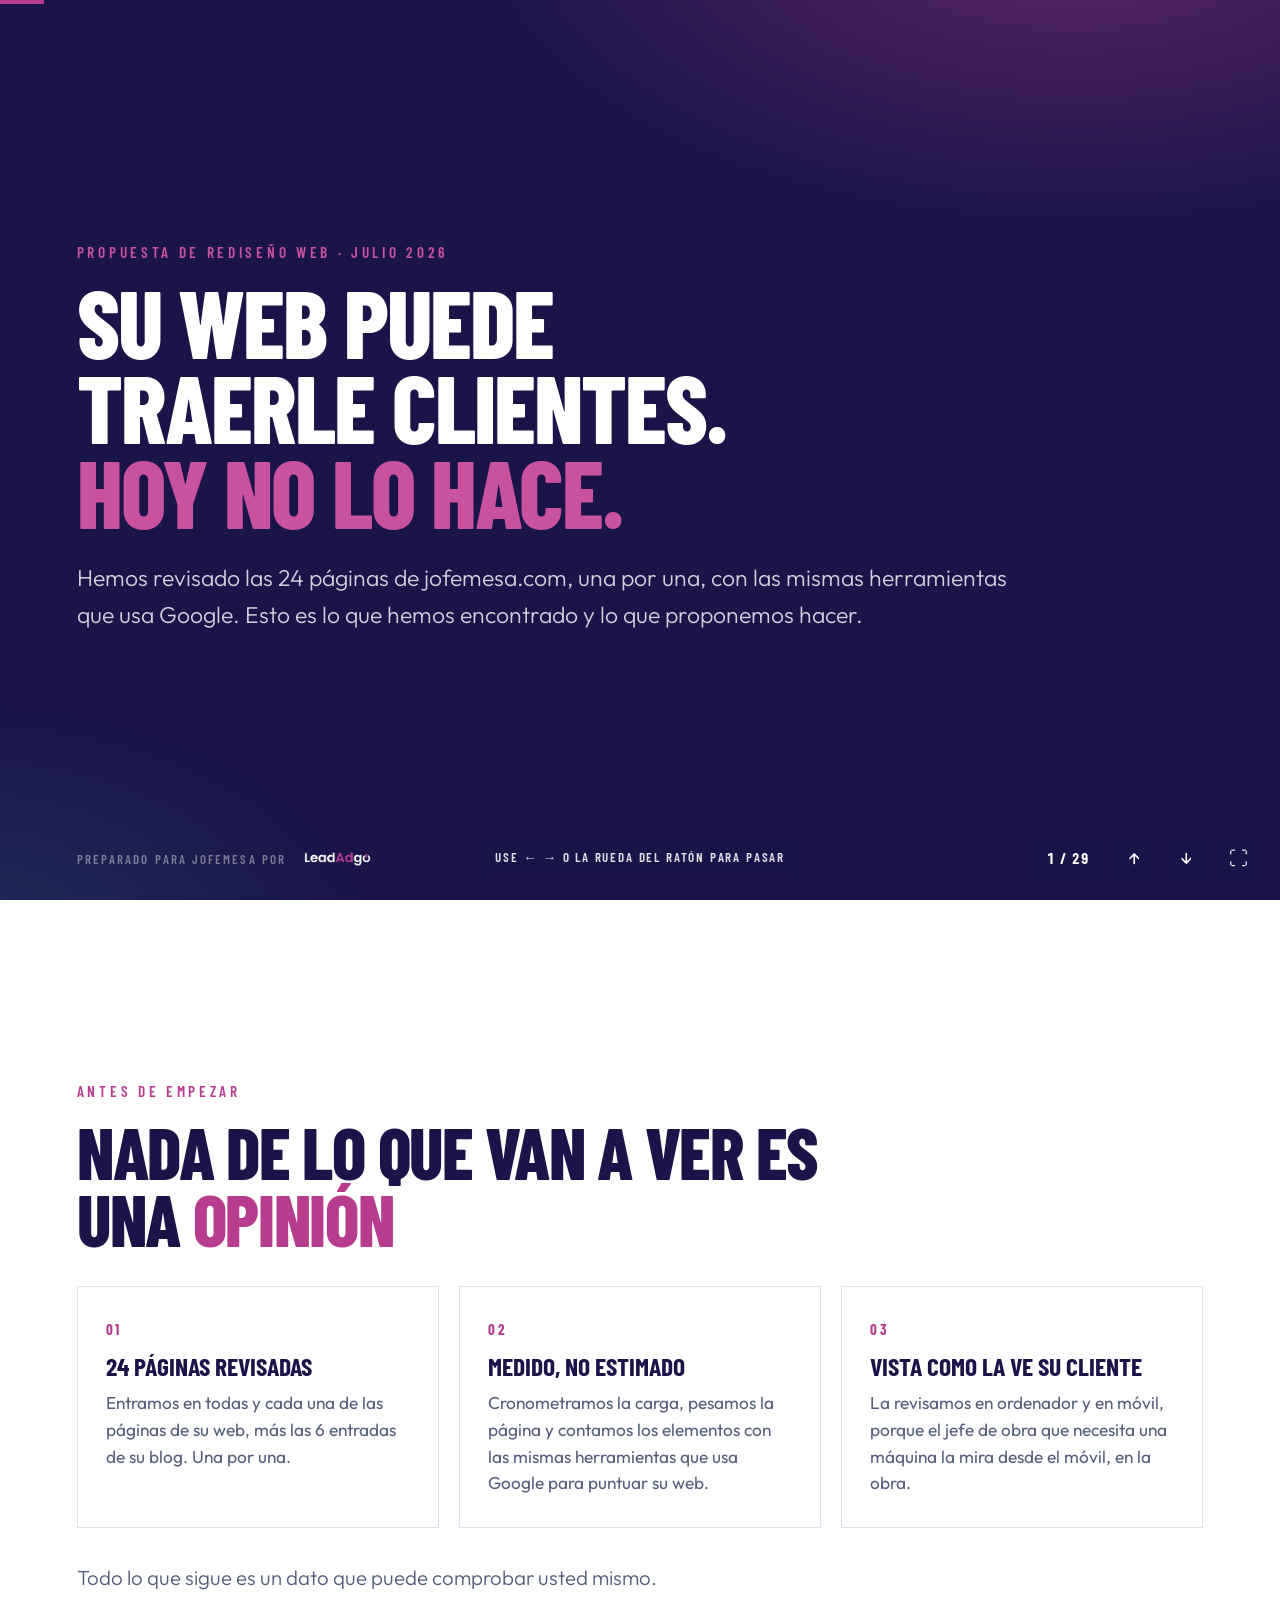
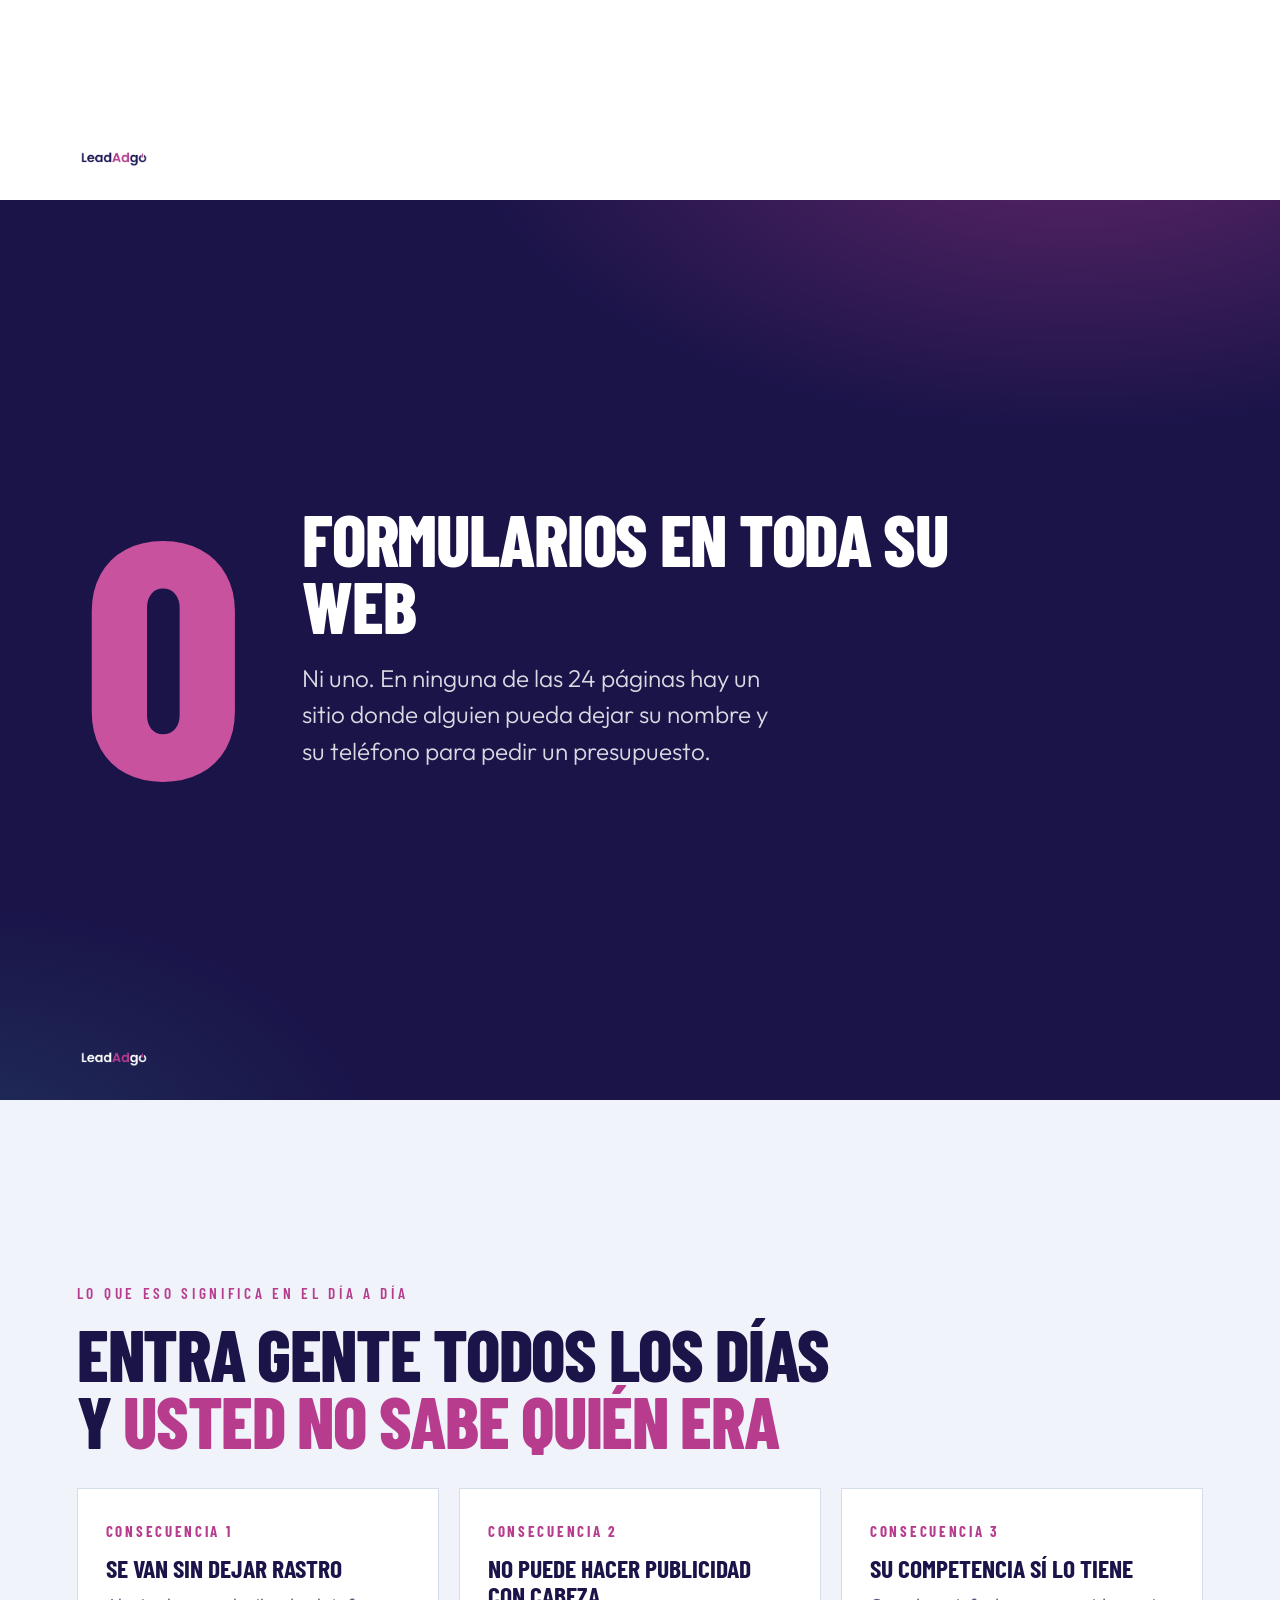
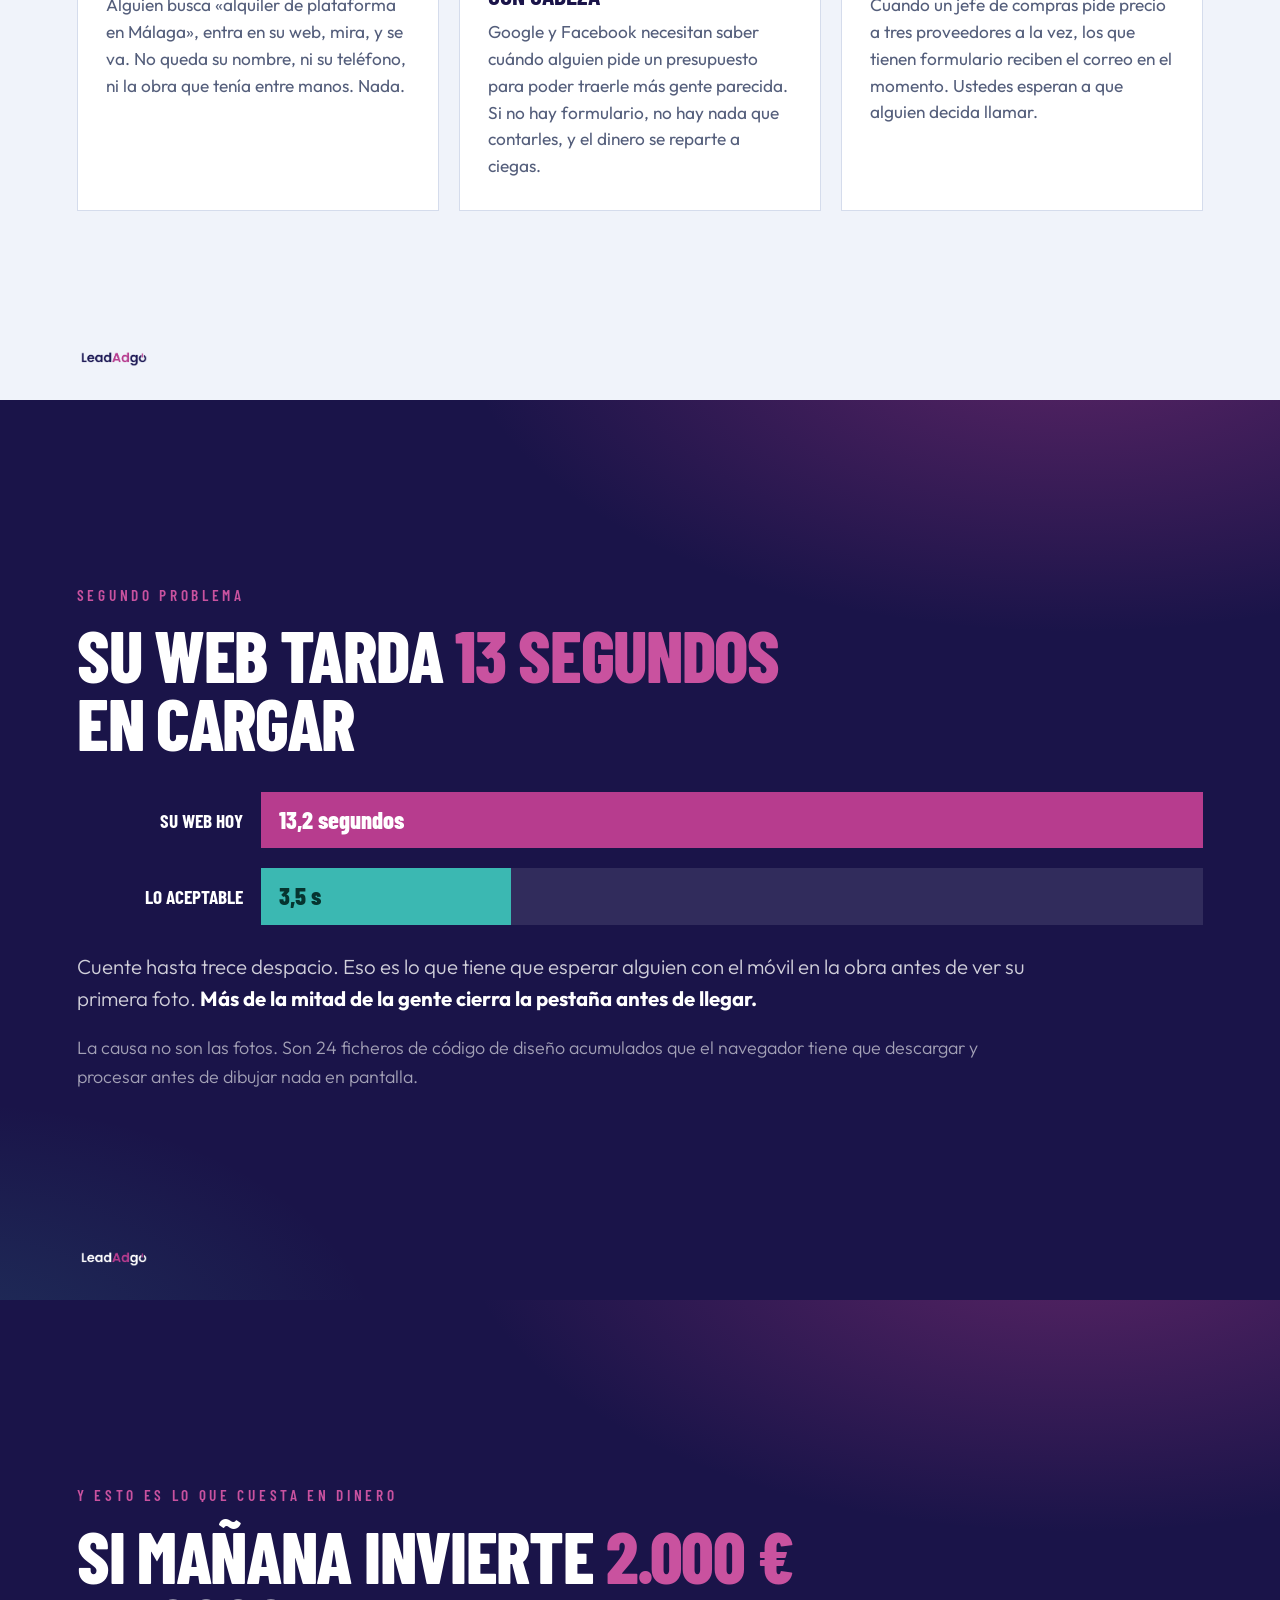
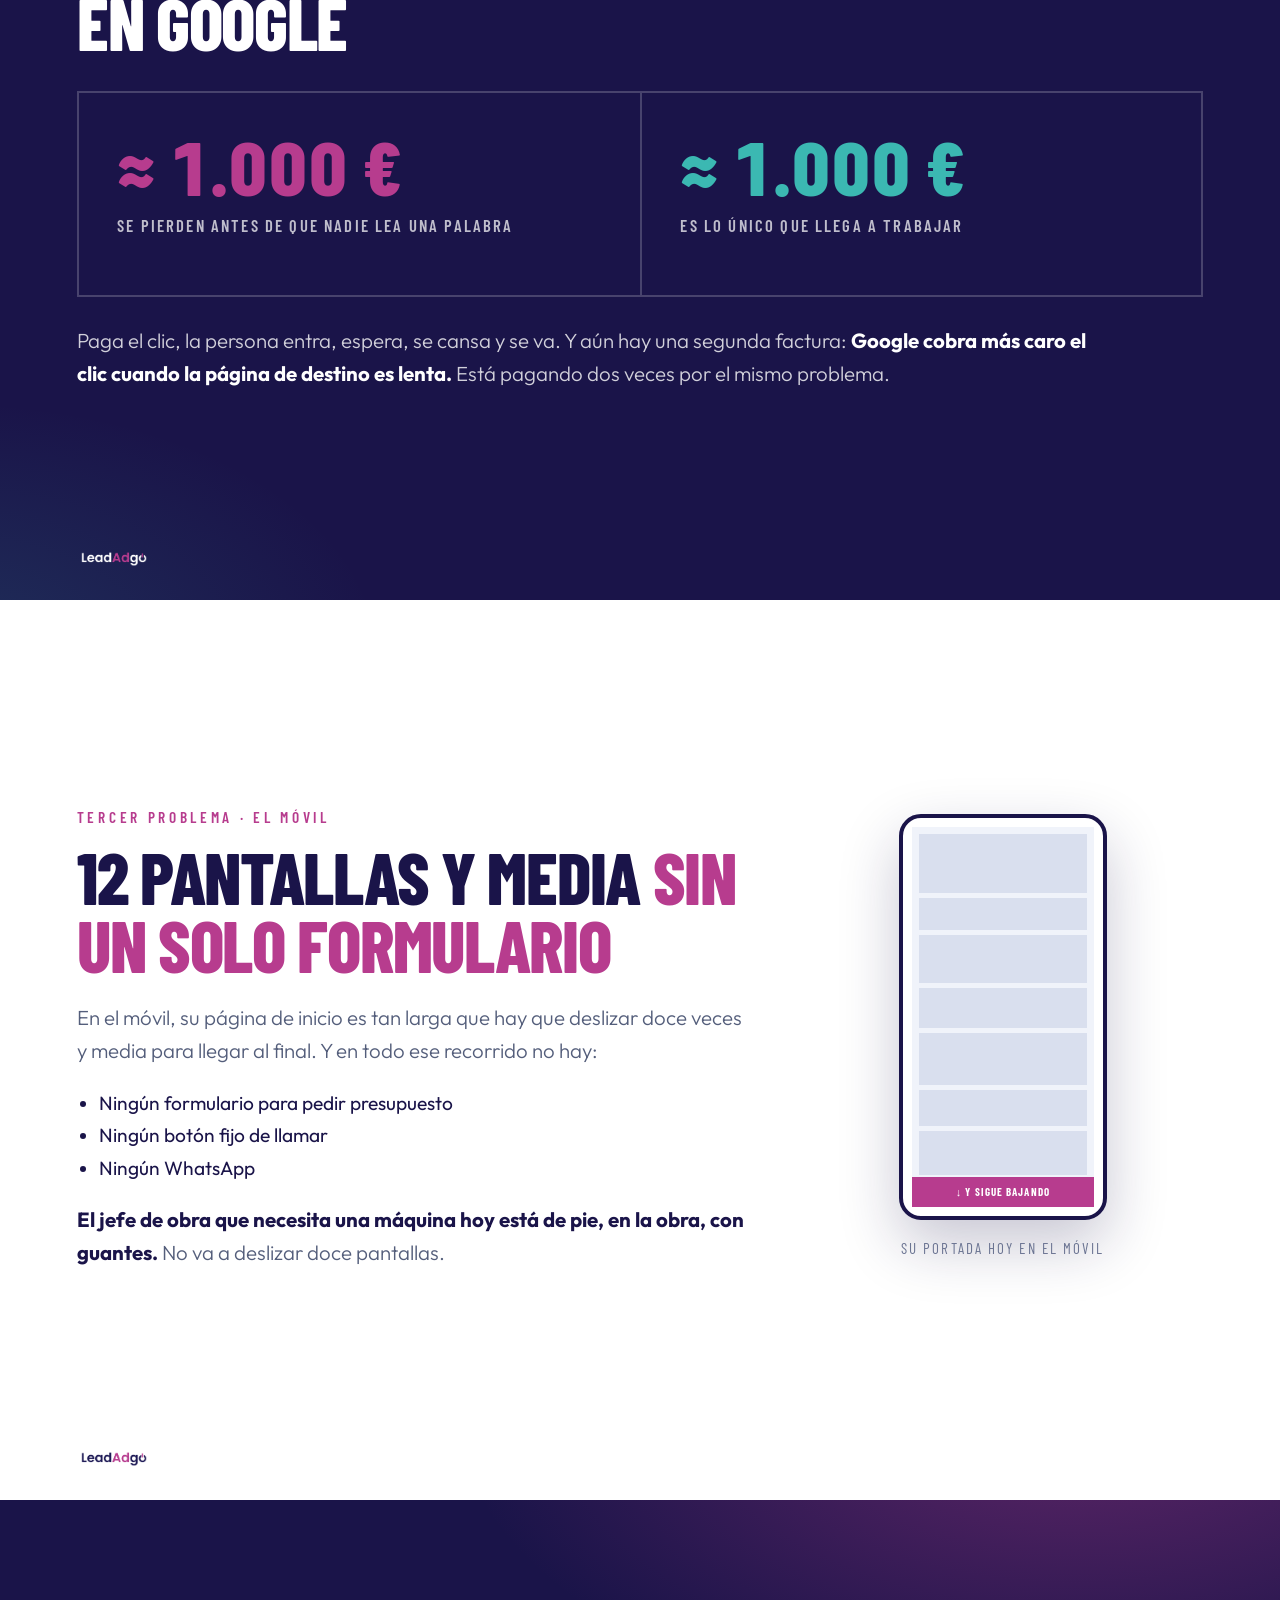
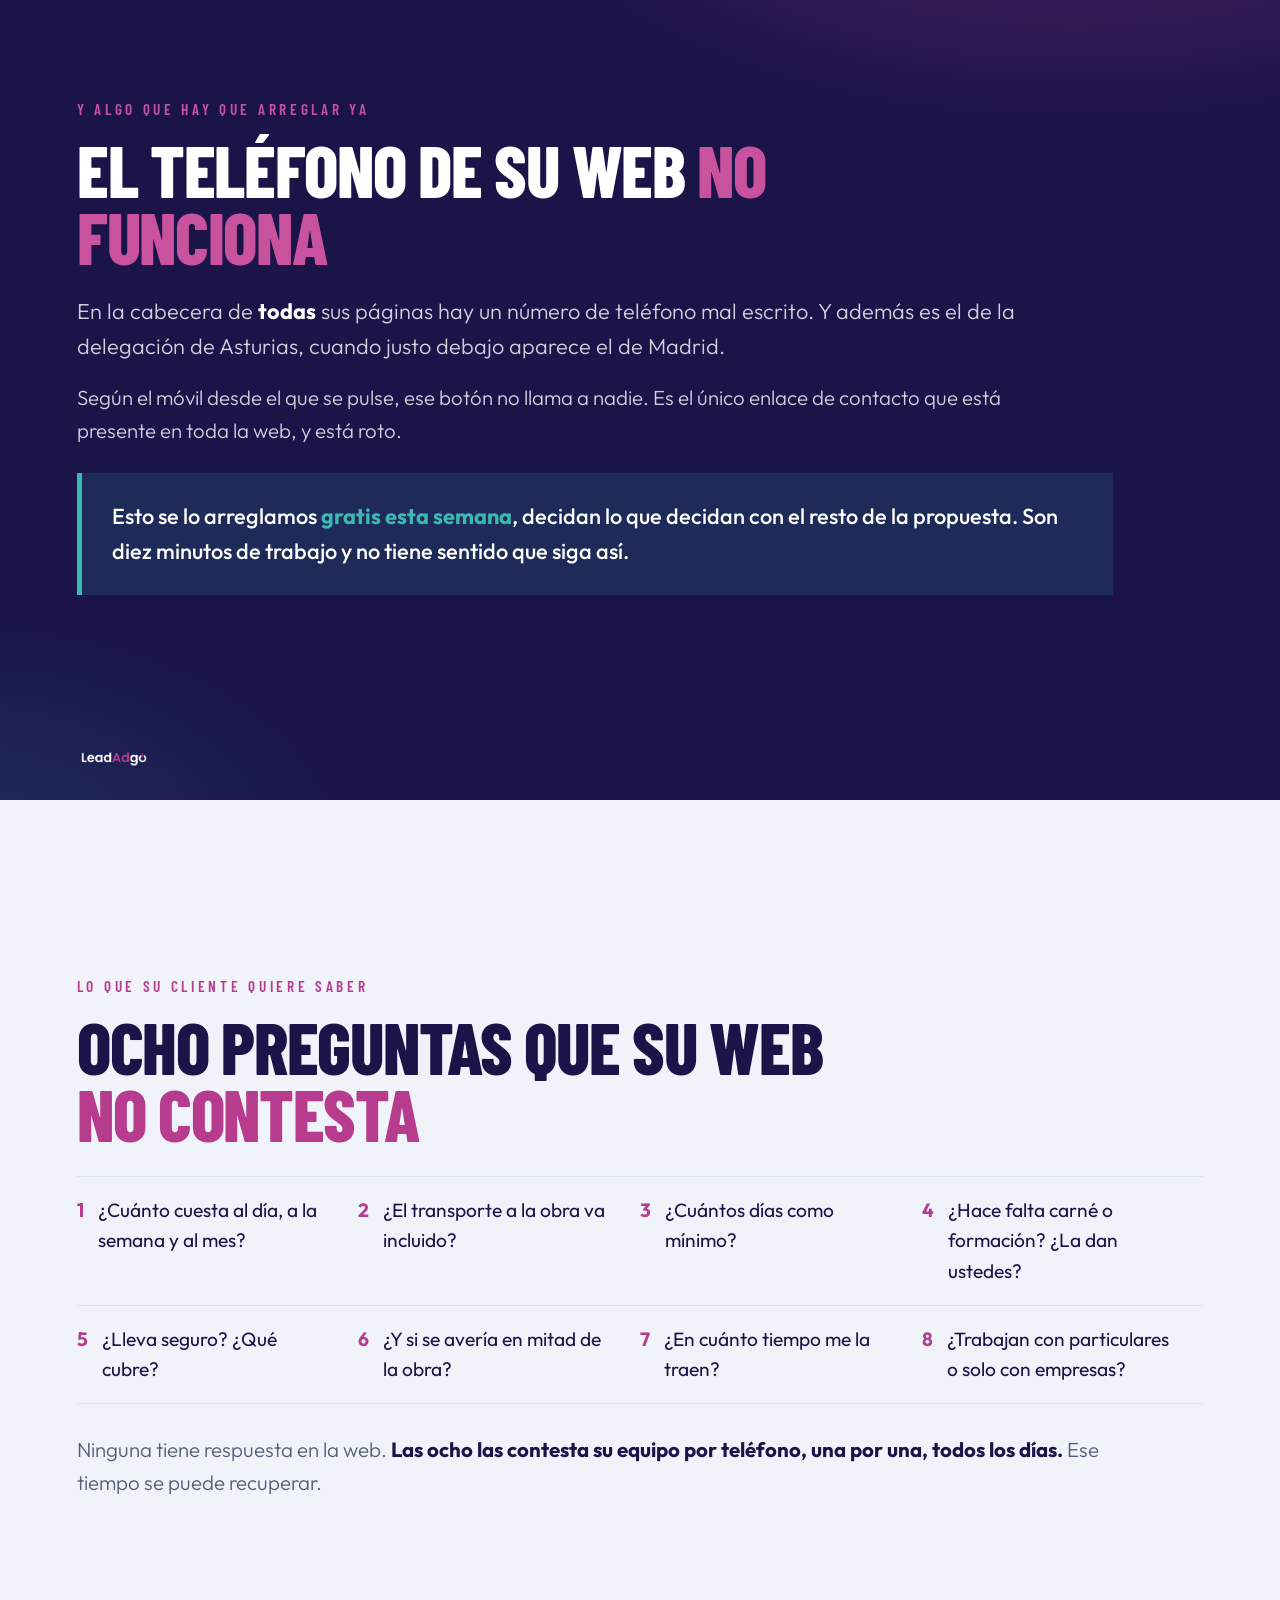
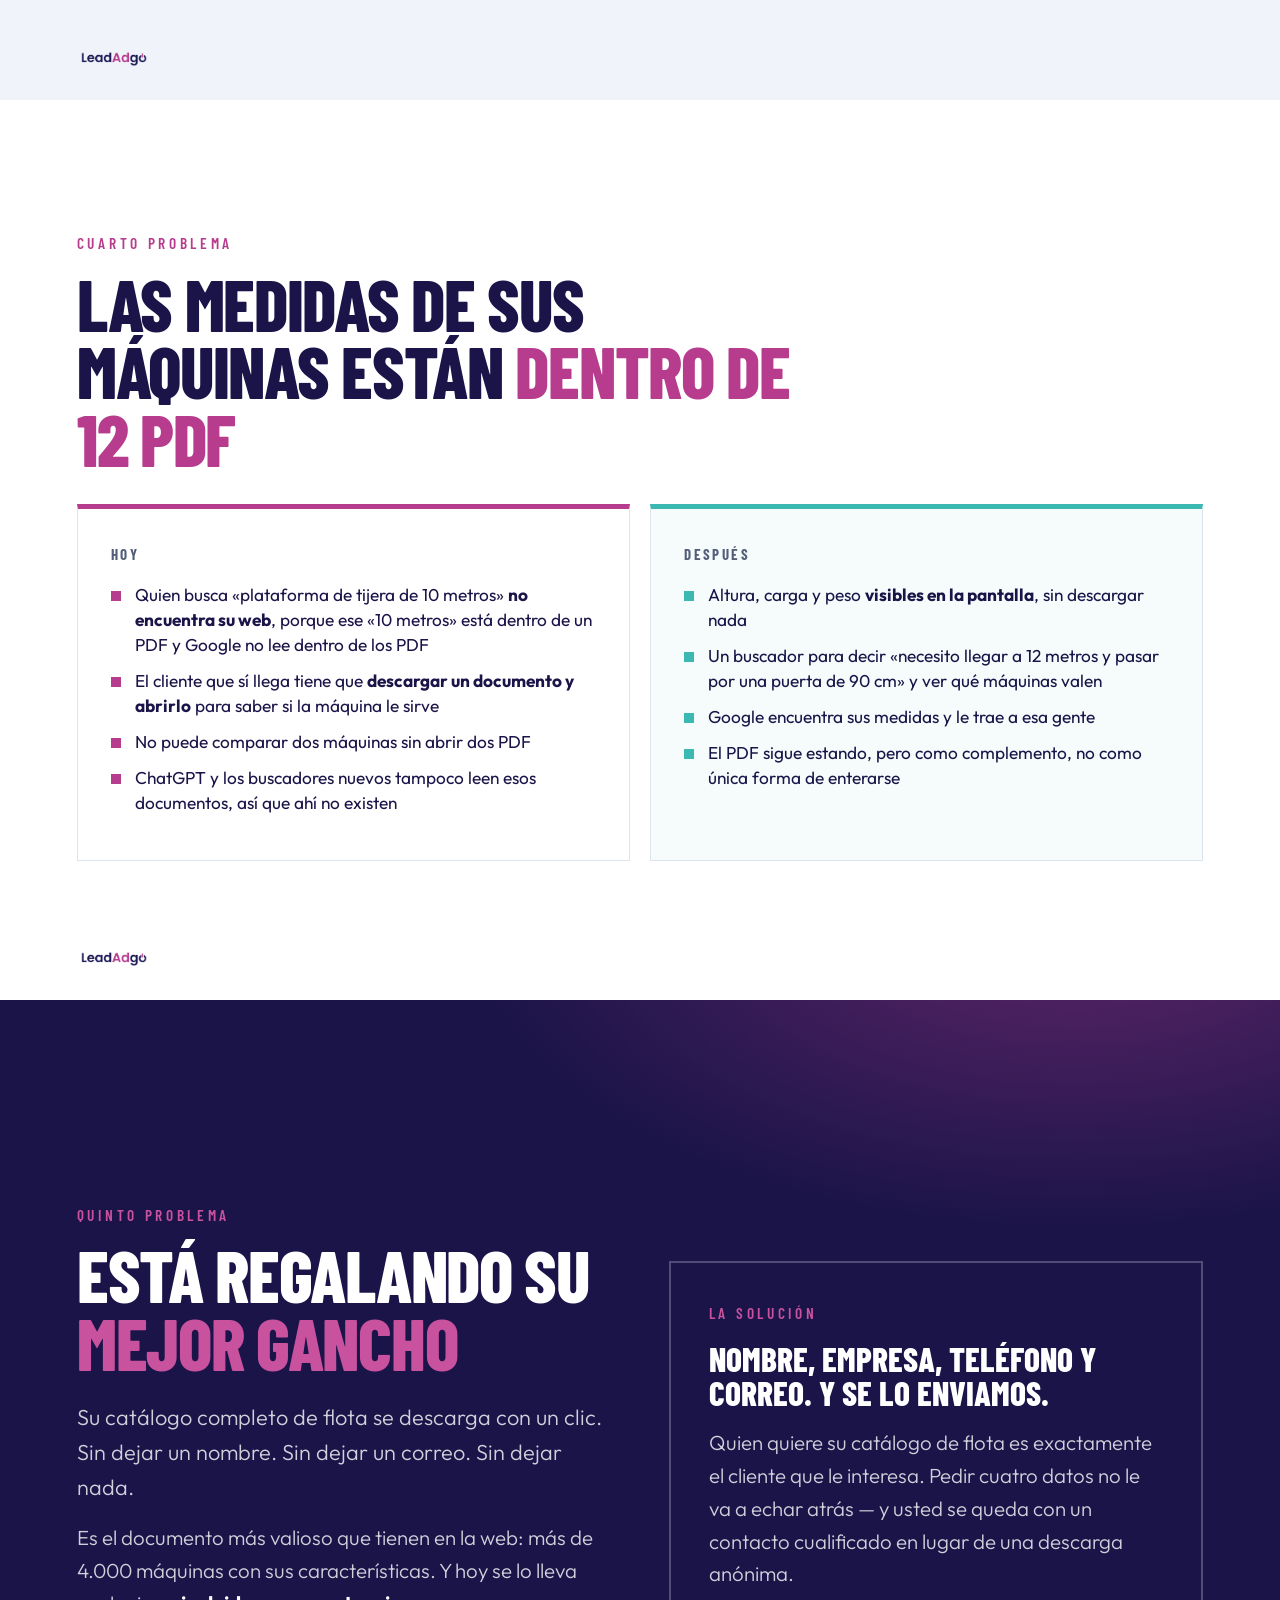
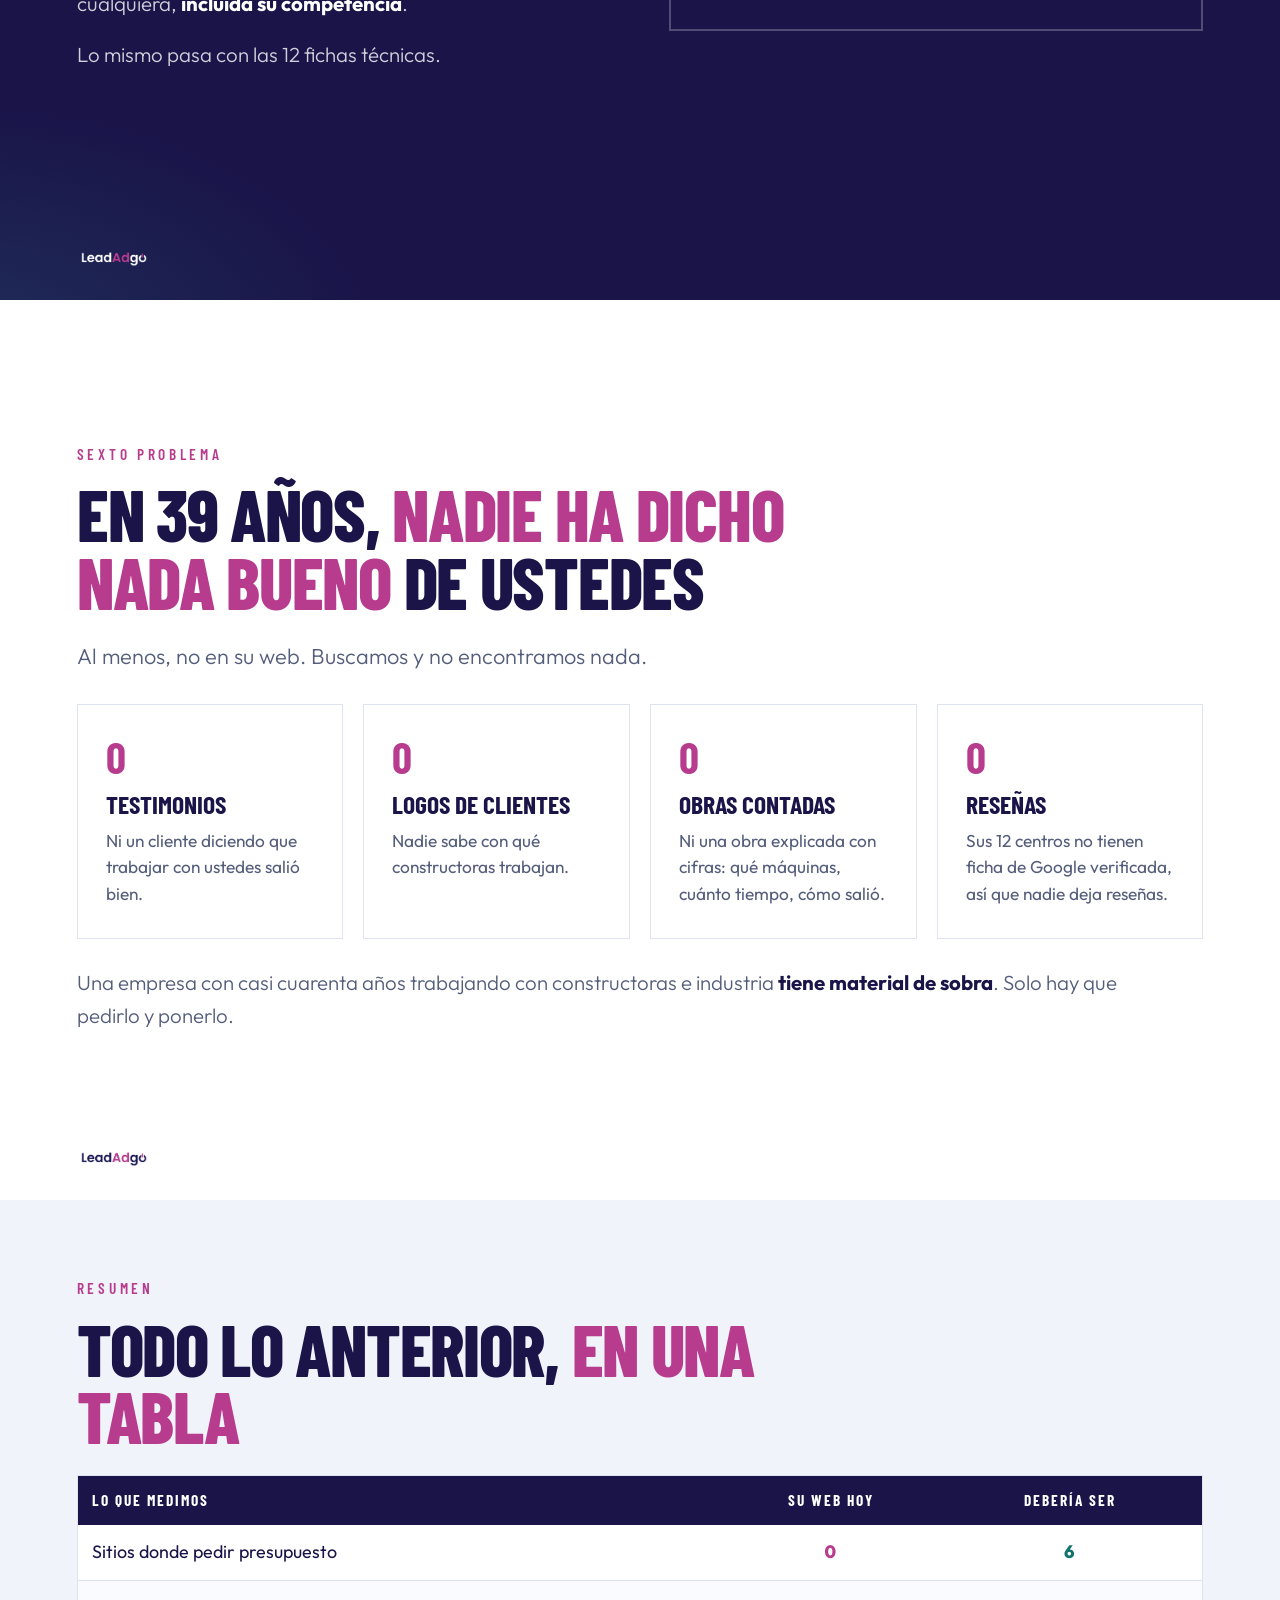
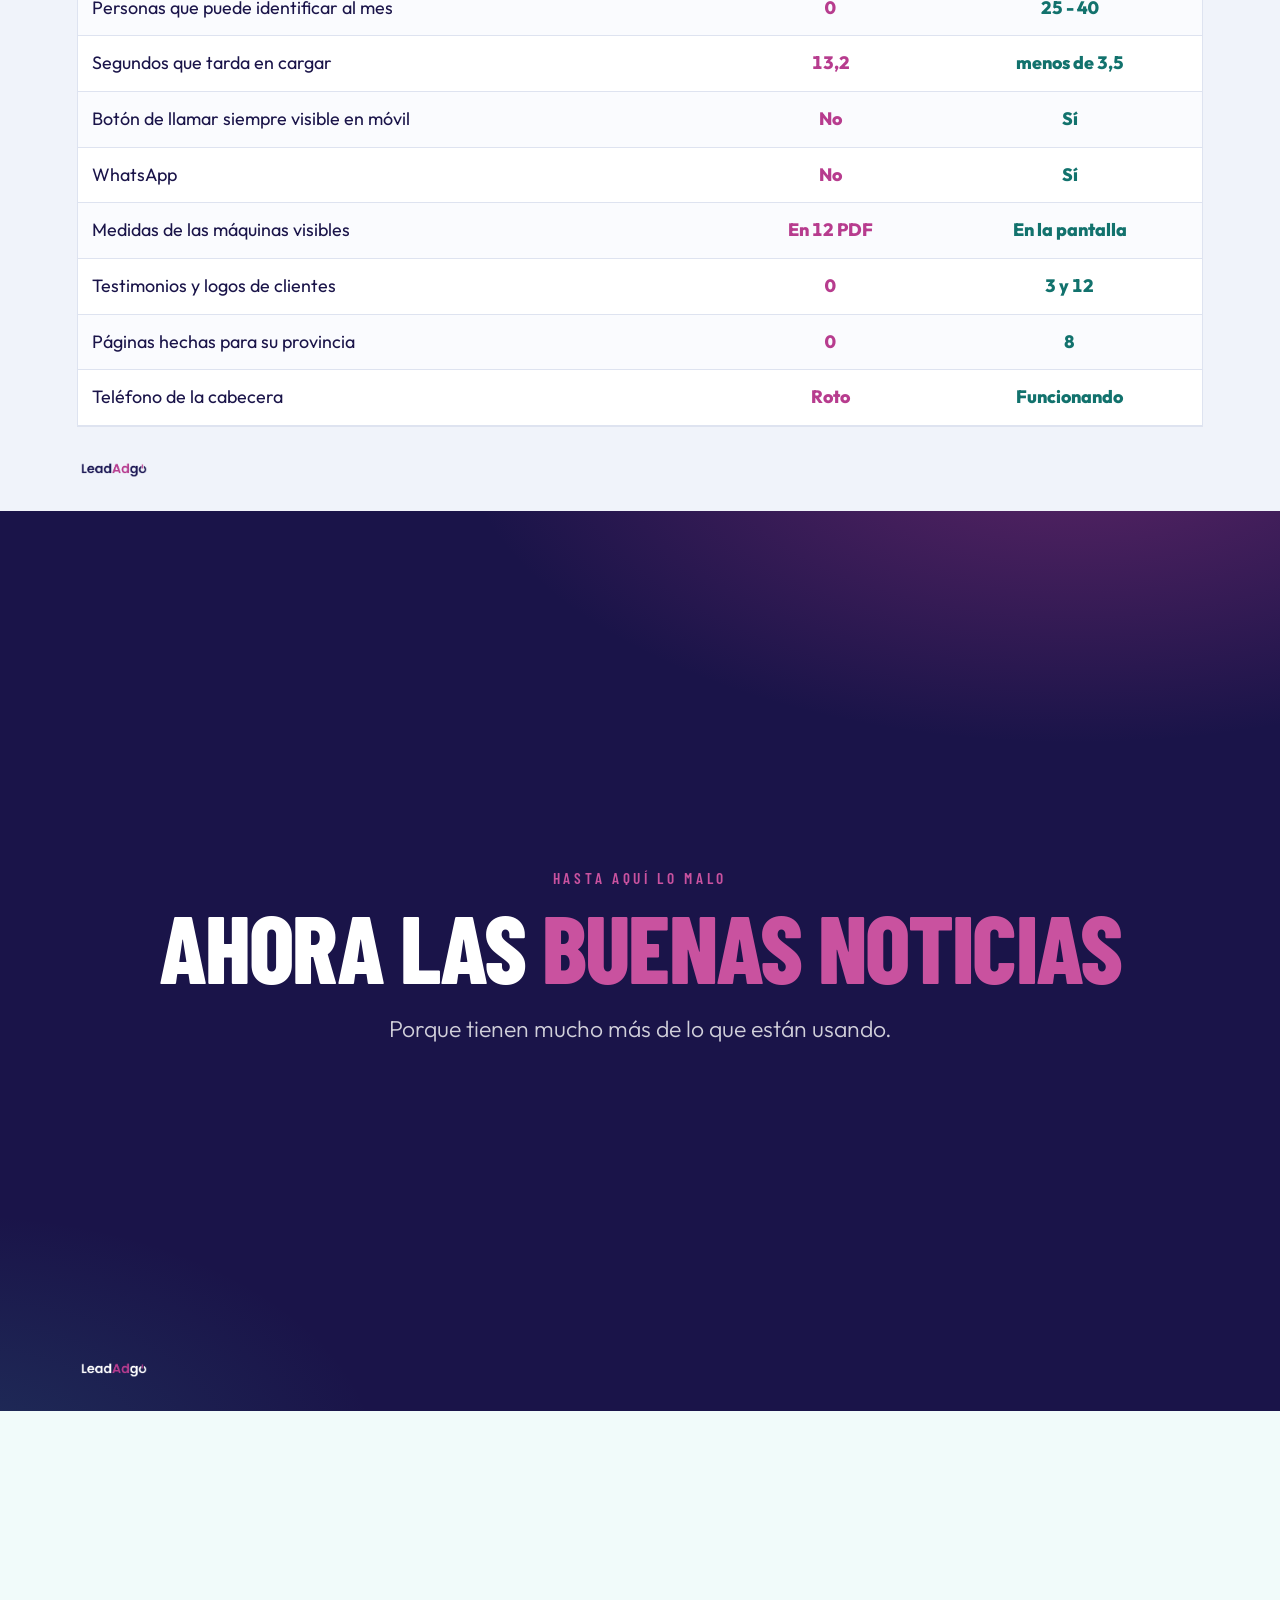
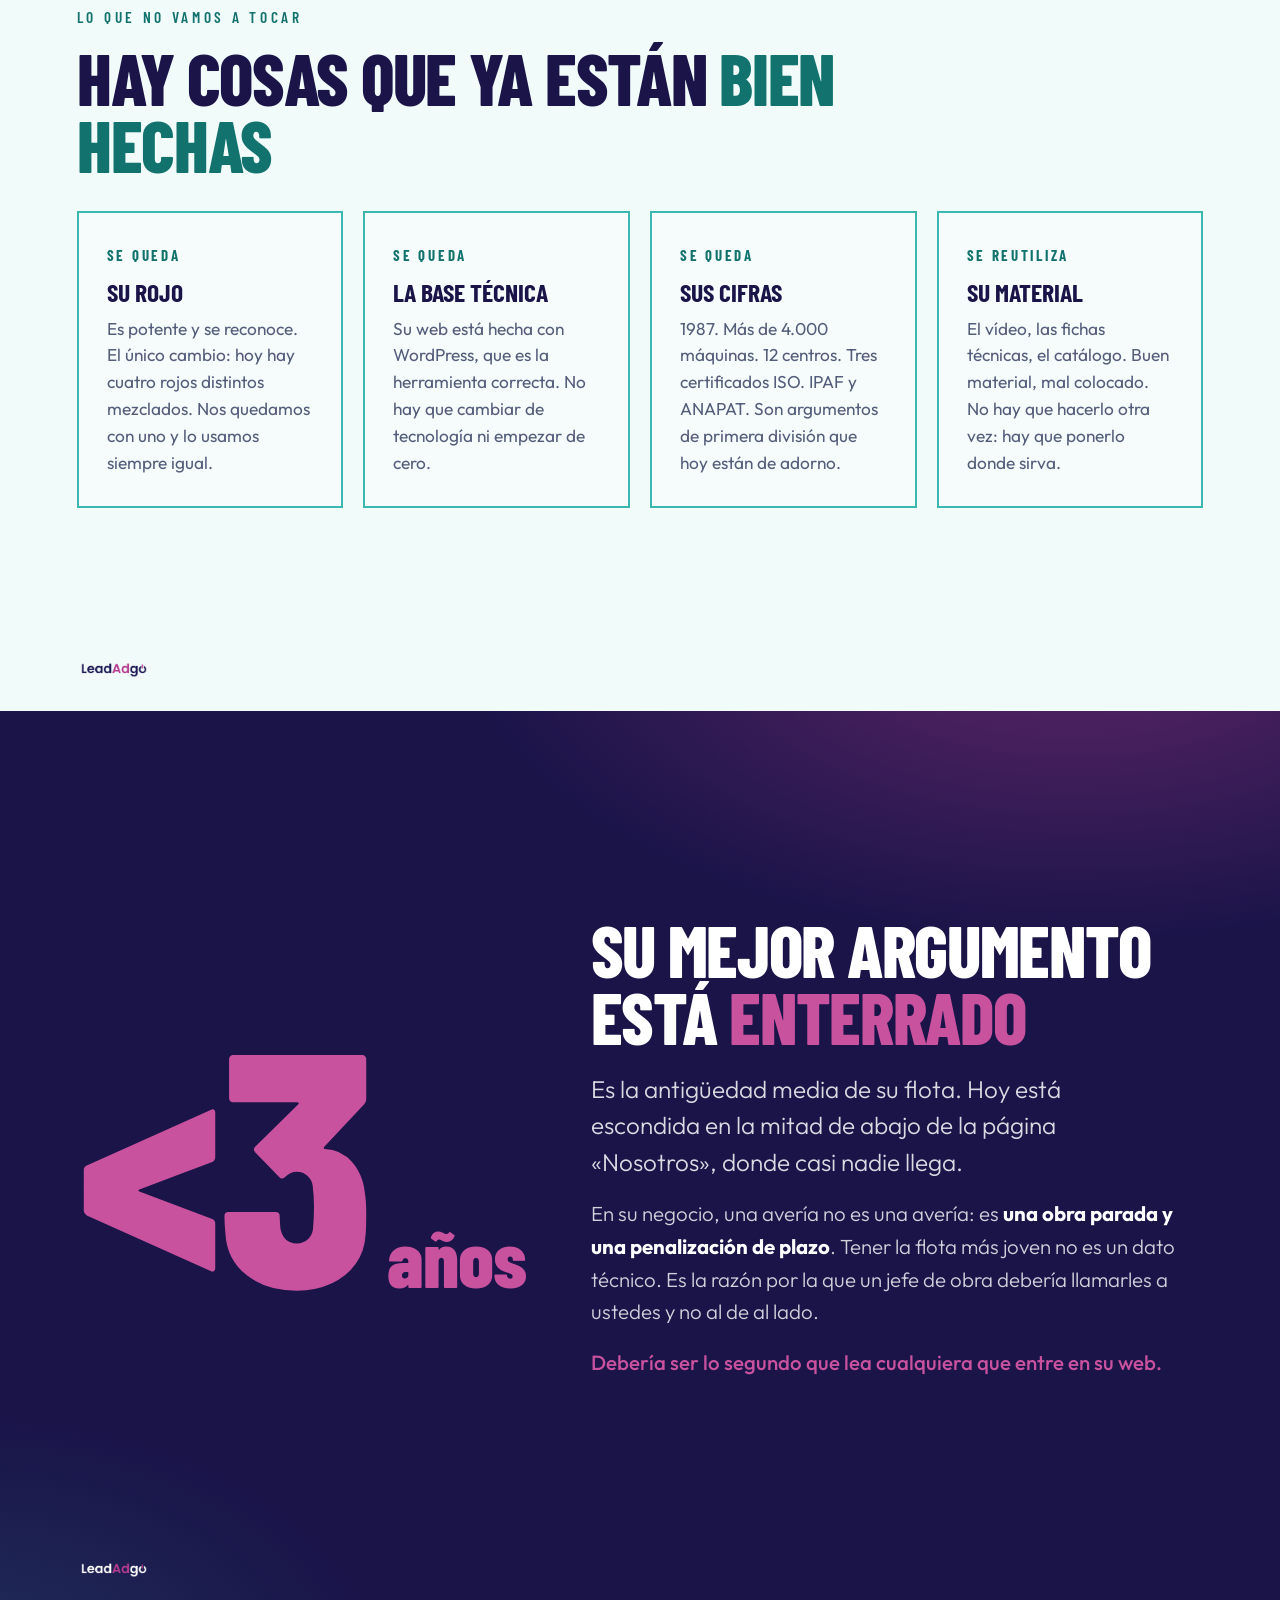
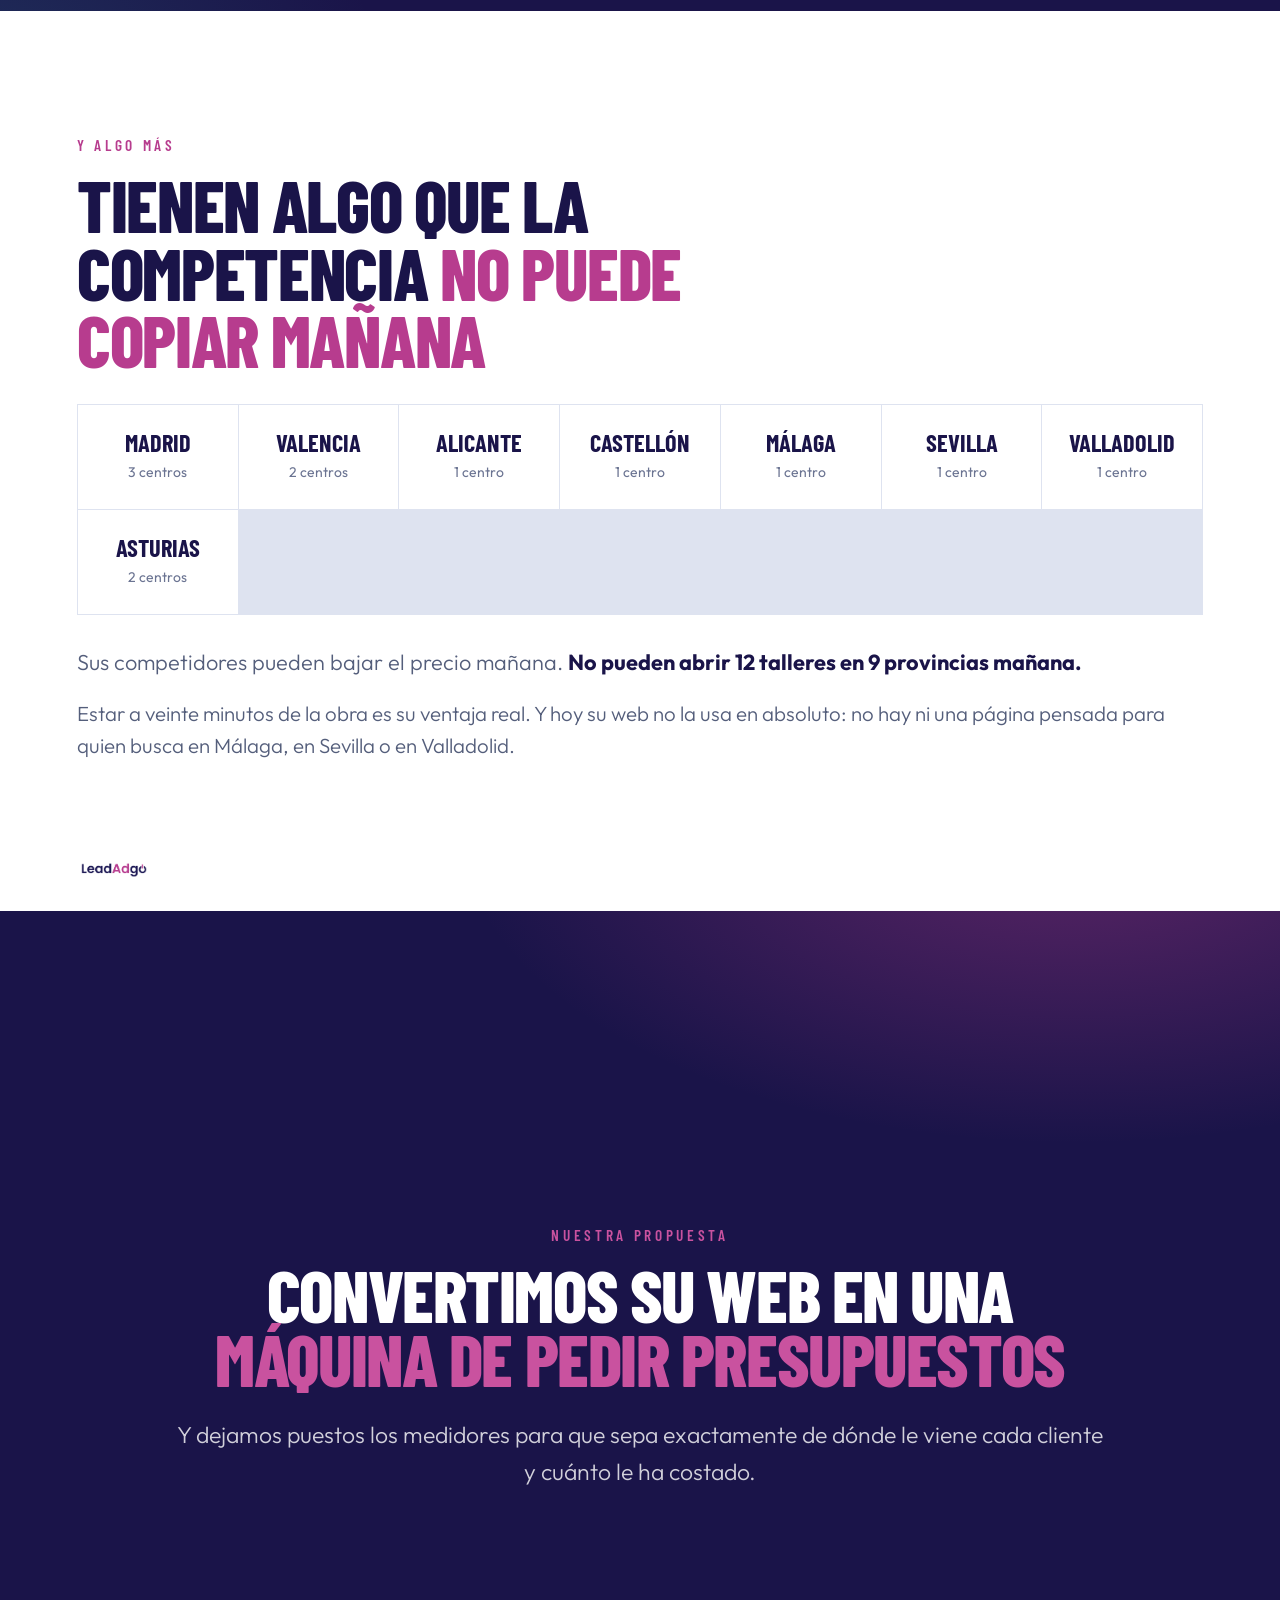
==== JOFEMESA-CLIENTE/index.html @ c35e4840 "Actualiza presentacion cliente: logo real, precios, paquetes y quita garantia - Sustituye el logo re" ====
<!DOCTYPE html>
<html lang="es">
<head>
<meta charset="utf-8">
<meta name="viewport" content="width=device-width, initial-scale=1">
<title>Su web puede traerle clientes · JOFEMESA × LeadadGo</title>
<meta name="description" content="Propuesta de rediseño web para JOFEMESA. Presentación comercial de LeadadGo.">
<link href="https://fonts.googleapis.com/css2?family=Barlow+Condensed:wght@400;500;600;700;800&family=Outfit:wght@200;300;400;500;600;700;800&display=swap" rel="stylesheet">
<style>
:root{
  --navy:#1A1449; --navy2:#1D1A55; --navy3:#241D66; --deep:#100D2E;
  --mag:#B73C8E; --magl:#C9529F; --magd:#A43E90; --teal:#3BB8B2;
  /* --t3 a 4,62:1 sobre blanco para que las etiquetas pequeñas cumplan WCAG AA */
  --mist:#F0F3FA; --border:#DEE3F0; --t2:#545E7B; --t3:#6B7492;
  --fd:'Barlow Condensed','Arial Narrow',sans-serif;
  --fb:'Outfit',-apple-system,'Segoe UI',sans-serif;
}
*{box-sizing:border-box}
html{scroll-behavior:smooth}
html,body{margin:0;padding:0}
body{
  font-family:var(--fb);color:var(--navy);background:var(--deep);
  -webkit-font-smoothing:antialiased;font-size:21px;line-height:1.6;
  scroll-snap-type:y mandatory;overflow-y:scroll;height:100vh
}

/* ============ ESTRUCTURA DE DIAPOSITIVA ============ */
.s{
  min-height:100vh;scroll-snap-align:start;scroll-snap-stop:always;
  display:flex;flex-direction:column;justify-content:center;
  padding:76px 6vw 84px;position:relative;background:#fff;overflow:hidden
}
.s.navy{background:var(--navy);color:#fff}
.s.navy::before{content:'';position:absolute;inset:0;background:
  radial-gradient(1000px 520px at 84% -10%,rgba(183,60,142,.44),transparent 62%),
  radial-gradient(720px 420px at -4% 106%,rgba(59,184,178,.16),transparent 60%);pointer-events:none}
.s.mist{background:var(--mist)}
.s.teal-tint{background:#F1FBFA}
.s > *{position:relative;z-index:1}
.w{width:100%;max-width:1180px;margin:0 auto}

/* ============ TIPOGRAFÍA ============ */
.eyebrow{font-family:var(--fd);font-size:clamp(14px,1.2vw,17px);font-weight:600;letter-spacing:.24em;text-transform:uppercase;color:var(--mag);margin:0 0 14px}
.s.navy .eyebrow{color:var(--magl)}
h1{font-family:var(--fd);font-size:clamp(46px,7.4vw,110px);font-weight:800;line-height:.9;letter-spacing:-.02em;text-transform:uppercase;margin:0 0 26px}
h1 em{font-style:normal;color:var(--mag)}
.s.navy h1 em{color:var(--magl)}
h2{font-family:var(--fd);font-size:clamp(38px,5.6vw,80px);font-weight:800;line-height:.94;letter-spacing:-.018em;text-transform:uppercase;margin:0 0 24px;max-width:23ch}
h2 em{font-style:normal;color:var(--mag)}
.s.navy h2 em{color:var(--magl)}
h3{font-family:var(--fd);font-size:clamp(26px,2.6vw,38px);font-weight:700;line-height:1.05;text-transform:uppercase;margin:0 0 12px}
p{margin:0 0 18px}
.big{font-size:clamp(21px,1.9vw,28px);font-weight:300;line-height:1.5;max-width:30ch;color:var(--t2)}
.s.navy .big{color:rgba(255,255,255,.84)}
.lede{font-size:clamp(19px,1.6vw,25px);font-weight:300;line-height:1.6;max-width:62ch;color:var(--t2)}
.s.navy .lede{color:rgba(255,255,255,.8)}
strong{font-weight:700;color:var(--navy)}
.s.navy strong{color:#fff}
.mark{color:var(--mag);font-weight:700}
.s.navy .mark{color:var(--magl)}

/* ============ CIFRA GIGANTE ============ */
.mega{font-family:var(--fd);font-size:clamp(150px,26vw,380px);font-weight:800;line-height:.78;letter-spacing:-.035em;color:var(--magl);margin:0;font-variant-numeric:tabular-nums}
.mega.dark{color:var(--mag)}
.mega small{font-size:.24em;letter-spacing:-.01em}
.numrow{display:grid;grid-template-columns:auto 1fr;gap:clamp(28px,5vw,70px);align-items:center}
@media(max-width:900px){.numrow{grid-template-columns:1fr;gap:12px}}

/* ============ SPLIT ============ */
.split{display:grid;grid-template-columns:1fr 1fr;gap:clamp(30px,4.5vw,66px);align-items:center}
.split.wide-l{grid-template-columns:1.25fr .75fr}
.split.wide-r{grid-template-columns:.85fr 1.15fr}
@media(max-width:960px){.split,.split.wide-l,.split.wide-r{grid-template-columns:1fr;gap:26px}}

/* ============ TARJETAS ============ */
.cards{display:grid;grid-template-columns:repeat(auto-fit,minmax(250px,1fr));gap:20px}
.c{background:#fff;border:1px solid var(--border);padding:30px 28px}
.s.navy .c{background:var(--navy2);border-color:rgba(255,255,255,.18)}
.s.mist .c{border-color:#D5DCEC}
.c .k{font-family:var(--fd);font-size:15px;font-weight:700;letter-spacing:.18em;text-transform:uppercase;color:var(--mag);display:block;margin-bottom:12px}
.s.navy .c .k{color:var(--magl)}
.c h4{font-family:var(--fd);font-size:clamp(22px,2vw,29px);font-weight:700;text-transform:uppercase;line-height:1.05;margin:0 0 10px;color:var(--navy)}
.s.navy .c h4{color:#fff}
.c p{font-size:clamp(16px,1.35vw,19px);line-height:1.55;color:var(--t2);margin:0}
.s.navy .c p{color:rgba(255,255,255,.76)}
.c.good{border-color:var(--teal);border-width:2px;background:#F5FCFB}
.c.good .k{color:#12726D}

/* ============ VELOCÍMETRO ============ */
.speed{margin:0 0 10px}
.speed .row{display:grid;grid-template-columns:clamp(110px,13vw,190px) 1fr;gap:18px;align-items:center;margin-bottom:20px}
.speed .lab{font-family:var(--fd);font-size:clamp(16px,1.5vw,21px);font-weight:700;text-transform:uppercase;text-align:right;line-height:1.1}
.speed .track{height:clamp(38px,4.4vw,58px);background:rgba(255,255,255,.1);position:relative}
.s:not(.navy) .speed .track{background:#E7EBF5}
.speed .fill{height:100%;display:flex;align-items:center;padding:0 18px;font-family:var(--fd);font-size:clamp(18px,1.9vw,27px);font-weight:800;color:#fff;white-space:nowrap}
.speed .fill.bad{width:100%;background:var(--mag)}
.speed .fill.ok{width:26.5%;background:var(--teal);color:#06342F}
.speed .note{font-size:clamp(15px,1.25vw,18px);color:var(--t3);margin:0}
.s.navy .speed .note{color:rgba(255,255,255,.6)}

/* ============ DINERO ============ */
.money{display:grid;grid-template-columns:1fr 1fr;gap:0;border:2px solid rgba(255,255,255,.2);margin-bottom:8px}
.money > div{padding:clamp(24px,3vw,40px)}
.money > div + div{border-left:2px solid rgba(255,255,255,.2)}
.money .amt{font-family:var(--fd);font-size:clamp(46px,6vw,88px);font-weight:800;line-height:.9;font-variant-numeric:tabular-nums}
.money .lost .amt{color:var(--mag)}
.money .kept .amt{color:var(--teal)}
.money .cap{font-family:var(--fd);font-size:clamp(15px,1.3vw,19px);font-weight:600;letter-spacing:.13em;text-transform:uppercase;margin-top:12px;color:rgba(255,255,255,.72)}
@media(max-width:760px){.money{grid-template-columns:1fr}.money > div + div{border-left:0;border-top:2px solid rgba(255,255,255,.2)}}

/* ============ MÓVIL ============ */
.phone{width:clamp(150px,17vw,208px);border:4px solid var(--navy);border-radius:22px;background:#fff;padding:9px;margin:0 auto;box-shadow:0 24px 60px rgba(26,20,73,.24)}
.s.navy .phone{border-color:rgba(255,255,255,.8);box-shadow:0 24px 60px rgba(0,0,0,.4)}
.phone .scr{background:var(--mist);height:clamp(280px,32vw,380px);position:relative;overflow:hidden;display:flex;flex-direction:column;gap:5px;padding:7px}
.phone .blk{background:#D9DFEE;flex:0 0 auto}
.phone .marker{position:absolute;left:0;right:0;bottom:0;background:var(--mag);color:#fff;font-family:var(--fd);font-size:11px;font-weight:700;letter-spacing:.1em;text-transform:uppercase;text-align:center;padding:6px 4px}
.phone.fixed-bar .bar{display:flex;gap:4px;padding:5px;background:#fff;border-top:1px solid var(--border)}
.phone.fixed-bar .bar span{flex:1;font-family:var(--fd);font-size:10px;font-weight:700;text-transform:uppercase;text-align:center;padding:8px 2px;letter-spacing:.04em}

/* ============ PREGUNTAS ============ */
.qs{display:grid;grid-template-columns:repeat(auto-fit,minmax(280px,1fr));gap:0;border-top:1px solid var(--border)}
.s.navy .qs{border-color:rgba(255,255,255,.18)}
.qs div{padding:18px 22px 18px 0;border-bottom:1px solid var(--border);font-size:clamp(17px,1.5vw,22px);font-weight:400;display:flex;gap:14px}
.s.navy .qs div{border-color:rgba(255,255,255,.18);color:rgba(255,255,255,.9)}
.qs div i{font-style:normal;color:var(--mag);font-weight:700;flex:0 0 auto}
.s.navy .qs div i{color:var(--magl)}

/* ============ ANTES / DESPUÉS ============ */
.ba{display:grid;grid-template-columns:1fr 1fr;gap:20px}
.ba > div{padding:clamp(22px,2.6vw,34px);border:1px solid var(--border);background:#fff}
.ba .bef{border-top:5px solid var(--mag)}
.ba .aft{border-top:5px solid var(--teal);background:#F5FCFB}
.ba .tt{font-family:var(--fd);font-size:15px;font-weight:700;letter-spacing:.16em;text-transform:uppercase;color:var(--t2);margin:0 0 16px}
.ba ul{margin:0;padding:0;list-style:none;font-size:clamp(16px,1.35vw,19px)}
.ba li{position:relative;padding-left:24px;margin-bottom:11px;line-height:1.45}
.ba li::before{content:'';position:absolute;left:0;top:9px;width:10px;height:10px;background:var(--mag)}
.ba .aft li::before{background:var(--teal)}
@media(max-width:820px){.ba{grid-template-columns:1fr}}

/* ============ MENÚ ============ */
.menu{border:1px solid var(--border);background:#fff}
.menu .hd{padding:12px 18px;font-family:var(--fd);font-size:14px;font-weight:700;letter-spacing:.14em;text-transform:uppercase;color:#fff}
.menu.old .hd{background:var(--mag)}
.menu.new .hd{background:var(--teal);color:#06342F}
.menu ul{list-style:none;margin:0;padding:16px 20px;font-family:var(--fd);font-size:clamp(16px,1.5vw,21px);font-weight:600;text-transform:uppercase;letter-spacing:.02em}
.menu li{padding:5px 0;border-bottom:1px solid #F1F3F9}
.menu li:last-child{border-bottom:0}
.menu li small{display:block;font-family:var(--fb);font-size:14px;font-weight:400;text-transform:none;letter-spacing:0;color:var(--t3);margin-top:2px}
.menu .cta{background:var(--mag);color:#fff;text-align:center;padding:11px;font-family:var(--fd);font-weight:700;letter-spacing:.1em;text-transform:uppercase;font-size:15px;margin:8px 20px 18px}

/* ============ MAQUETA ============ */
.mock{border:3px solid var(--navy);background:#fff}
.mock .top{background:var(--navy);color:#fff;padding:11px 16px;display:flex;justify-content:space-between;gap:14px;font-family:var(--fd);font-size:13px;letter-spacing:.13em;text-transform:uppercase}
.mock .in{display:grid;grid-template-columns:1.2fr .8fr}
.mock .lft{padding:clamp(20px,2.4vw,32px)}
.mock .rgt{padding:clamp(20px,2.4vw,32px);background:var(--mist);border-left:1px solid var(--border)}
.mock .ph{font-family:var(--fd);font-size:13px;letter-spacing:.12em;text-transform:uppercase;color:var(--t3);margin-bottom:10px}
.mock h5{font-family:var(--fd);font-size:clamp(23px,2.4vw,34px);font-weight:800;text-transform:uppercase;line-height:1;margin:0 0 10px;color:var(--navy)}
.mock .sm{font-size:15px;color:var(--t2);margin:0 0 16px;line-height:1.45}
.mock .fld{border:1px solid var(--border);background:#fff;padding:11px 13px;margin-bottom:8px;color:var(--t3);font-size:15px}
.mock .btn{background:#AC0000;color:#fff;text-align:center;padding:13px;font-family:var(--fd);font-weight:700;letter-spacing:.09em;text-transform:uppercase;font-size:16px}
.mock .btn.g{background:transparent;color:var(--navy);border:2px solid var(--navy);display:inline-block;padding:11px 20px}
@media(max-width:820px){.mock .in{grid-template-columns:1fr}.mock .rgt{border-left:0;border-top:1px solid var(--border)}}

/* ============ FICHA DE MÁQUINA ============ */
.mach{border:1px solid var(--border);background:#fff;max-width:340px}
.mach .img{height:130px;background:linear-gradient(135deg,#1C3254,#33578C);display:flex;align-items:center;justify-content:center;color:rgba(255,255,255,.5);font-family:var(--fd);font-size:13px;letter-spacing:.14em;text-transform:uppercase}
.mach .bd{padding:20px 22px}
.mach .cat{font-family:var(--fd);font-size:13px;font-weight:700;letter-spacing:.13em;text-transform:uppercase;color:#1C3254}
.mach h5{font-family:var(--fd);font-size:24px;font-weight:800;text-transform:uppercase;margin:5px 0 14px;color:#0E1217;line-height:1}
.mach .r{display:flex;justify-content:space-between;padding:7px 0;border-bottom:1px solid #EDEFF3;font-size:16px}
.mach .r span:first-child{color:#4A5561}
.mach .r span:last-child{font-weight:700;font-variant-numeric:tabular-nums;color:#0E1217}
.mach .btn{background:#AC0000;color:#fff;text-align:center;padding:12px;font-family:var(--fd);font-weight:700;letter-spacing:.09em;text-transform:uppercase;font-size:15px;margin-top:16px}

/* ============ TABLA SIMPLE ============ */
.tbl{width:100%;border-collapse:collapse;font-size:clamp(16px,1.4vw,20px)}
.tbl th{font-family:var(--fd);font-size:clamp(14px,1.2vw,17px);font-weight:700;letter-spacing:.13em;text-transform:uppercase;text-align:left;padding:12px 14px;background:var(--navy);color:#fff}
.tbl th.tc,.tbl td.tc{text-align:center}
.tbl td{padding:13px 14px;border-bottom:1px solid var(--border);color:var(--navy)}
.tbl tr:nth-child(even) td{background:#FAFBFE}
.tbl .bad{color:var(--mag);font-weight:800;font-variant-numeric:tabular-nums}
.tbl .ok{color:#12726D;font-weight:800;font-variant-numeric:tabular-nums}
.tblwrap{overflow-x:auto;border:1px solid var(--border);background:#fff}

/* ============ PROVINCIAS ============ */
.provs{display:grid;grid-template-columns:repeat(auto-fit,minmax(140px,1fr));gap:1px;background:var(--border);border:1px solid var(--border)}
.provs div{background:#fff;padding:clamp(16px,2vw,26px) 14px;text-align:center}
.provs b{display:block;font-family:var(--fd);font-size:clamp(19px,1.9vw,26px);font-weight:700;text-transform:uppercase;color:var(--navy);line-height:1.05}
.provs span{display:block;font-size:14px;color:var(--t3);margin-top:5px}

/* ============ PRECIOS ============ */
.pk3{display:grid;grid-template-columns:repeat(3,1fr);gap:18px;align-items:start}
@media(max-width:980px){.pk3{grid-template-columns:1fr}}
.pk{background:#fff;border:1px solid var(--border);display:flex;flex-direction:column;position:relative}
.pk.feat{border:3px solid var(--mag);box-shadow:0 22px 54px rgba(26,20,73,.2)}
.pk .rb{position:absolute;top:-3px;right:-3px;background:var(--mag);color:#fff;font-family:var(--fd);font-size:12px;font-weight:700;letter-spacing:.14em;text-transform:uppercase;padding:7px 13px}
.pk .h{padding:26px 24px 22px;border-bottom:1px solid var(--border)}
.pk.feat .h{background:var(--navy);border-bottom:0}
.pk .nm{font-family:var(--fd);font-size:clamp(24px,2.2vw,32px);font-weight:800;text-transform:uppercase;line-height:1;margin:0 0 6px;color:var(--navy)}
.pk.feat .nm{color:#fff}
.pk .tg{font-size:15px;color:var(--t2);margin:0 0 16px;min-height:42px;line-height:1.4}
.pk.feat .tg{color:rgba(255,255,255,.74)}
.pk .pr{font-family:var(--fd);font-size:clamp(44px,4.6vw,62px);font-weight:800;line-height:.9;color:var(--navy);font-variant-numeric:tabular-nums}
.pk.feat .pr{color:#fff}
.pk .pr sup{font-size:.42em;vertical-align:super}
.pk .vat{font-size:13px;color:var(--t3);margin:7px 0 0}
.pk.feat .vat{color:rgba(255,255,255,.55)}
.pk .b{padding:22px 24px 26px;flex:1}
.pk ul{list-style:none;margin:0;padding:0;font-size:16px}
.pk li{position:relative;padding-left:24px;margin-bottom:10px;line-height:1.45;color:var(--navy)}
.pk li::before{content:'';position:absolute;left:0;top:8px;width:10px;height:10px;background:var(--mag)}
.pk li.p::before{background:var(--teal)}
.pk .pre{font-size:15px;font-weight:600;color:var(--t2);margin:0 0 14px}

/* ============ NO INCLUIDO ============ */
.notinc{display:grid;grid-template-columns:repeat(auto-fit,minmax(300px,1fr));gap:12px}
.notinc div{display:flex;align-items:center;gap:16px;padding:16px 20px;border:1px solid var(--border);background:#fff}
.notinc div:nth-child(even){background:var(--mist)}
.notinc i{flex:0 0 auto;width:36px;height:36px;border-radius:50%;background:var(--mag);color:#fff;font-style:normal;font-family:var(--fd);font-weight:700;font-size:14px;display:grid;place-items:center}
.notinc div.t i{background:var(--teal);color:#06342F}
.notinc span{font-size:clamp(15px,1.25vw,18px);line-height:1.4;color:var(--navy)}

/* ============ NECESITAMOS ============ */
.need{display:grid;grid-template-columns:repeat(auto-fit,minmax(230px,1fr));gap:16px}
.need div{background:var(--navy2);border-left:4px solid var(--magl);padding:22px 24px}
.need b{display:block;font-family:var(--fd);font-size:clamp(19px,1.8vw,25px);font-weight:700;text-transform:uppercase;line-height:1.05;color:#fff;margin-bottom:7px}
.need span{font-size:16px;color:rgba(255,255,255,.74);line-height:1.5}

/* ============ PASOS ============ */
.steps{display:grid;grid-template-columns:repeat(auto-fit,minmax(200px,1fr));gap:0;border:1px solid rgba(255,255,255,.2)}
.steps > div{padding:clamp(22px,2.6vw,34px);border-left:1px solid rgba(255,255,255,.2)}
.steps > div:first-child{border-left:0}
.steps .n{font-family:var(--fd);font-size:clamp(44px,5vw,72px);font-weight:800;line-height:.85;color:var(--magl);display:block;margin-bottom:8px}
.steps b{display:block;font-family:var(--fd);font-size:clamp(19px,1.7vw,24px);font-weight:700;text-transform:uppercase;line-height:1.05;margin-bottom:7px}
.steps span{font-size:16px;color:rgba(255,255,255,.74);line-height:1.5}
@media(max-width:900px){.steps > div{border-left:0;border-top:1px solid rgba(255,255,255,.2)}.steps > div:first-child{border-top:0}}

/* ============ LOGO ============ */
.logo-img{display:inline-block;height:1em;width:auto;vertical-align:-.15em}

/* ============ CRÉDITO DE PIE ============ */
.credit{position:absolute;left:6vw;bottom:30px;display:flex;align-items:center;gap:14px;font-family:var(--fd);font-size:13px;font-weight:600;letter-spacing:.16em;text-transform:uppercase;color:var(--t3);z-index:2}
.s.navy .credit{color:rgba(255,255,255,.42)}
.credit .logo-img{height:22px}

/* ============ CONTROLES ============ */
.progress{position:fixed;top:0;left:0;height:4px;background:var(--mag);z-index:200;width:0;transition:width .18s ease}
.hud{position:fixed;right:20px;bottom:20px;z-index:200;display:flex;align-items:center;gap:8px}
.hud button{
  width:44px;height:44px;border:0;background:rgba(26,20,73,.9);color:#fff;cursor:pointer;
  font-size:19px;line-height:1;display:grid;place-items:center;font-family:var(--fb);
  backdrop-filter:blur(8px);transition:background .15s
}
.hud button:hover{background:var(--mag)}
.hud .count{
  background:rgba(26,20,73,.9);color:#fff;font-family:var(--fd);font-size:15px;font-weight:700;
  letter-spacing:.1em;padding:0 15px;height:44px;display:grid;place-items:center;
  font-variant-numeric:tabular-nums;backdrop-filter:blur(8px)
}
.hint{
  position:fixed;left:50%;bottom:22px;transform:translateX(-50%);z-index:200;
  background:rgba(26,20,73,.9);color:rgba(255,255,255,.9);font-family:var(--fd);font-size:13px;
  font-weight:600;letter-spacing:.14em;text-transform:uppercase;padding:10px 20px;
  backdrop-filter:blur(8px);transition:opacity .5s;pointer-events:none
}
.hint.gone{opacity:0}
@media(max-width:760px){.hud{right:12px;bottom:12px}.hint{display:none}}

/* ============ IMPRESIÓN ============ */
@media print{
  @page{size:A4 landscape;margin:0}
  html,body{height:auto;overflow:visible;scroll-snap-type:none;background:#fff;font-size:13pt}
  .progress,.hud,.hint{display:none!important}
  .s{min-height:auto;height:190mm;page-break-after:always;break-after:page;padding:22mm 20mm}
  .s:last-child{page-break-after:auto}
  *{-webkit-print-color-adjust:exact!important;print-color-adjust:exact!important}
  .credit{bottom:10mm;left:20mm}
}
</style>
</head>
<body>

<div class="progress" id="prog"></div>

<!-- ═══════════════ 01 · PORTADA ═══════════════ -->
<section class="s navy" data-document-role="page" data-label="01 - Portada">
  <div class="w">
    <p class="eyebrow">Propuesta de rediseño web · Julio 2026</p>
    <h1>Su web puede<br>traerle clientes.<br><em>Hoy no lo hace.</em></h1>
    <p class="lede" style="font-size:clamp(20px,1.8vw,27px)">Hemos revisado las 24 páginas de jofemesa.com, una por una, con las mismas herramientas que usa Google. Esto es lo que hemos encontrado y lo que proponemos hacer.</p>
  </div>
  <div class="credit"><span>Preparado para JOFEMESA por</span><img class="logo-img lt" src="assets/logo-negativo.png" alt="LeadAdgo"></div>
</section>

<!-- ═══════════════ 02 · CÓMO HEMOS TRABAJADO ═══════════════ -->
<section class="s" data-document-role="page" data-label="02 - Como hemos trabajado">
  <div class="w">
    <p class="eyebrow">Antes de empezar</p>
    <h2>Nada de lo que van a ver es una <em>opinión</em></h2>
    <div class="cards" style="margin-top:34px">
      <div class="c"><span class="k">01</span><h4>24 páginas revisadas</h4><p>Entramos en todas y cada una de las páginas de su web, más las 6 entradas de su blog. Una por una.</p></div>
      <div class="c"><span class="k">02</span><h4>Medido, no estimado</h4><p>Cronometramos la carga, pesamos la página y contamos los elementos con las mismas herramientas que usa Google para puntuar su web.</p></div>
      <div class="c"><span class="k">03</span><h4>Vista como la ve su cliente</h4><p>La revisamos en ordenador y en móvil, porque el jefe de obra que necesita una máquina la mira desde el móvil, en la obra.</p></div>
    </div>
    <p class="lede" style="margin-top:34px">Todo lo que sigue es un dato que puede comprobar usted mismo.</p>
  </div>
  <div class="credit"><img class="logo-img" src="assets/logo.png" alt="LeadAdgo"></div>
</section>

<!-- ═══════════════ 03 · EL GOLPE ═══════════════ -->
<section class="s navy" data-document-role="page" data-label="03 - El golpe: cero formularios">
  <div class="w numrow">
    <p class="mega">0</p>
    <div>
      <h2 style="margin-bottom:20px">Formularios en toda su web</h2>
      <p class="big">Ni uno. En ninguna de las 24 páginas hay un sitio donde alguien pueda dejar su nombre y su teléfono para pedir un presupuesto.</p>
    </div>
  </div>
  <div class="credit"><img class="logo-img lt" src="assets/logo-negativo.png" alt="LeadAdgo"></div>
</section>

<!-- ═══════════════ 04 · QUÉ SIGNIFICA ═══════════════ -->
<section class="s mist" data-document-role="page" data-label="04 - Que significa eso">
  <div class="w">
    <p class="eyebrow">Lo que eso significa en el día a día</p>
    <h2>Entra gente todos los días y <em>usted no sabe quién era</em></h2>
    <div class="cards" style="margin-top:34px">
      <div class="c"><span class="k">Consecuencia 1</span><h4>Se van sin dejar rastro</h4><p>Alguien busca «alquiler de plataforma en Málaga», entra en su web, mira, y se va. No queda su nombre, ni su teléfono, ni la obra que tenía entre manos. Nada.</p></div>
      <div class="c"><span class="k">Consecuencia 2</span><h4>No puede hacer publicidad con cabeza</h4><p>Google y Facebook necesitan saber cuándo alguien pide un presupuesto para poder traerle más gente parecida. Si no hay formulario, no hay nada que contarles, y el dinero se reparte a ciegas.</p></div>
      <div class="c"><span class="k">Consecuencia 3</span><h4>Su competencia sí lo tiene</h4><p>Cuando un jefe de compras pide precio a tres proveedores a la vez, los que tienen formulario reciben el correo en el momento. Ustedes esperan a que alguien decida llamar.</p></div>
    </div>
  </div>
  <div class="credit"><img class="logo-img" src="assets/logo.png" alt="LeadAdgo"></div>
</section>

<!-- ═══════════════ 05 · VELOCIDAD ═══════════════ -->
<section class="s navy" data-document-role="page" data-label="05 - Velocidad: 13 segundos">
  <div class="w">
    <p class="eyebrow">Segundo problema</p>
    <h2>Su web tarda <em>13 segundos</em> en cargar</h2>
    <div class="speed" style="margin-top:36px">
      <div class="row"><div class="lab">Su web hoy</div><div class="track"><div class="fill bad">13,2 segundos</div></div></div>
      <div class="row"><div class="lab">Lo aceptable</div><div class="track"><div class="fill ok">3,5 s</div></div></div>
    </div>
    <p class="lede" style="max-width:76ch;margin-top:26px">Cuente hasta trece despacio. Eso es lo que tiene que esperar alguien con el móvil en la obra antes de ver su primera foto. <strong>Más de la mitad de la gente cierra la pestaña antes de llegar.</strong></p>
    <p class="lede" style="max-width:76ch;color:rgba(255,255,255,.6);font-size:clamp(17px,1.4vw,21px)">La causa no son las fotos. Son 24 ficheros de código de diseño acumulados que el navegador tiene que descargar y procesar antes de dibujar nada en pantalla.</p>
  </div>
  <div class="credit"><img class="logo-img lt" src="assets/logo-negativo.png" alt="LeadAdgo"></div>
</section>

<!-- ═══════════════ 06 · LA CUENTA DE LA PUBLICIDAD ═══════════════ -->
<section class="s navy" data-document-role="page" data-label="06 - La cuenta de la publicidad">
  <div class="w">
    <p class="eyebrow">Y esto es lo que cuesta en dinero</p>
    <h2>Si mañana invierte <em>2.000 €</em> en Google</h2>
    <div class="money" style="margin-top:34px">
      <div class="lost"><div class="amt">≈ 1.000 €</div><p class="cap">Se pierden antes de que nadie lea una palabra</p></div>
      <div class="kept"><div class="amt">≈ 1.000 €</div><p class="cap">Es lo único que llega a trabajar</p></div>
    </div>
    <p class="lede" style="max-width:78ch;margin-top:28px">Paga el clic, la persona entra, espera, se cansa y se va. Y aún hay una segunda factura: <strong>Google cobra más caro el clic cuando la página de destino es lenta.</strong> Está pagando dos veces por el mismo problema.</p>
  </div>
  <div class="credit"><img class="logo-img lt" src="assets/logo-negativo.png" alt="LeadAdgo"></div>
</section>

<!-- ═══════════════ 07 · MÓVIL ═══════════════ -->
<section class="s" data-document-role="page" data-label="07 - Movil sin formulario">
  <div class="w split wide-l">
    <div>
      <p class="eyebrow">Tercer problema · el móvil</p>
      <h2>12 pantallas y media <em>sin un solo formulario</em></h2>
      <p class="lede">En el móvil, su página de inicio es tan larga que hay que deslizar doce veces y media para llegar al final. Y en todo ese recorrido no hay:</p>
      <ul style="font-size:clamp(18px,1.5vw,23px);line-height:1.7;padding-left:22px">
        <li>Ningún formulario para pedir presupuesto</li>
        <li>Ningún botón fijo de llamar</li>
        <li>Ningún WhatsApp</li>
      </ul>
      <p class="lede"><strong>El jefe de obra que necesita una máquina hoy está de pie, en la obra, con guantes.</strong> No va a deslizar doce pantallas.</p>
    </div>
    <div>
      <div class="phone">
        <div class="scr">
          <div class="blk" style="height:16%"></div>
          <div class="blk" style="height:9%"></div>
          <div class="blk" style="height:13%"></div>
          <div class="blk" style="height:11%"></div>
          <div class="blk" style="height:14%"></div>
          <div class="blk" style="height:10%"></div>
          <div class="blk" style="height:12%"></div>
          <div class="blk" style="height:9%"></div>
          <div class="marker">↓ y sigue bajando</div>
        </div>
      </div>
      <p style="text-align:center;font-family:var(--fd);font-size:15px;letter-spacing:.14em;text-transform:uppercase;color:var(--t3);margin-top:16px">Su portada hoy en el móvil</p>
    </div>
  </div>
  <div class="credit"><img class="logo-img" src="assets/logo.png" alt="LeadAdgo"></div>
</section>

<!-- ═══════════════ 08 · TELÉFONO ROTO ═══════════════ -->
<section class="s navy" data-document-role="page" data-label="08 - Telefono roto">
  <div class="w">
    <p class="eyebrow">Y algo que hay que arreglar ya</p>
    <h2>El teléfono de su web <em>no funciona</em></h2>
    <p class="lede" style="max-width:74ch;font-size:clamp(20px,1.7vw,26px)">En la cabecera de <strong>todas</strong> sus páginas hay un número de teléfono mal escrito. Y además es el de la delegación de Asturias, cuando justo debajo aparece el de Madrid.</p>
    <p class="lede" style="max-width:74ch">Según el móvil desde el que se pulse, ese botón no llama a nadie. Es el único enlace de contacto que está presente en toda la web, y está roto.</p>
    <div style="background:rgba(59,184,178,.14);border-left:5px solid var(--teal);padding:26px 30px;margin-top:26px;max-width:74ch">
      <p style="margin:0;font-size:clamp(19px,1.7vw,25px);font-weight:500;color:#fff">Esto se lo arreglamos <strong style="color:var(--teal)">gratis esta semana</strong>, decidan lo que decidan con el resto de la propuesta. Son diez minutos de trabajo y no tiene sentido que siga así.</p>
    </div>
  </div>
  <div class="credit"><img class="logo-img lt" src="assets/logo-negativo.png" alt="LeadAdgo"></div>
</section>

<!-- ═══════════════ 09 · LAS 8 PREGUNTAS ═══════════════ -->
<section class="s mist" data-document-role="page" data-label="09 - Las 8 preguntas">
  <div class="w">
    <p class="eyebrow">Lo que su cliente quiere saber</p>
    <h2>Ocho preguntas que su web <em>no contesta</em></h2>
    <div class="qs" style="margin-top:28px">
      <div><i>1</i><span>¿Cuánto cuesta al día, a la semana y al mes?</span></div>
      <div><i>2</i><span>¿El transporte a la obra va incluido?</span></div>
      <div><i>3</i><span>¿Cuántos días como mínimo?</span></div>
      <div><i>4</i><span>¿Hace falta carné o formación? ¿La dan ustedes?</span></div>
      <div><i>5</i><span>¿Lleva seguro? ¿Qué cubre?</span></div>
      <div><i>6</i><span>¿Y si se avería en mitad de la obra?</span></div>
      <div><i>7</i><span>¿En cuánto tiempo me la traen?</span></div>
      <div><i>8</i><span>¿Trabajan con particulares o solo con empresas?</span></div>
    </div>
    <p class="lede" style="margin-top:30px;max-width:80ch">Ninguna tiene respuesta en la web. <strong>Las ocho las contesta su equipo por teléfono, una por una, todos los días.</strong> Ese tiempo se puede recuperar.</p>
  </div>
  <div class="credit"><img class="logo-img" src="assets/logo.png" alt="LeadAdgo"></div>
</section>

<!-- ═══════════════ 10 · DATOS ESCONDIDOS ═══════════════ -->
<section class="s" data-document-role="page" data-label="10 - Datos escondidos en PDF">
  <div class="w">
    <p class="eyebrow">Cuarto problema</p>
    <h2>Las medidas de sus máquinas están <em>dentro de 12 PDF</em></h2>
    <div class="ba" style="margin-top:32px">
      <div class="bef">
        <p class="tt">Hoy</p>
        <ul>
          <li>Quien busca «plataforma de tijera de 10 metros» <strong>no encuentra su web</strong>, porque ese «10 metros» está dentro de un PDF y Google no lee dentro de los PDF</li>
          <li>El cliente que sí llega tiene que <strong>descargar un documento y abrirlo</strong> para saber si la máquina le sirve</li>
          <li>No puede comparar dos máquinas sin abrir dos PDF</li>
          <li>ChatGPT y los buscadores nuevos tampoco leen esos documentos, así que ahí no existen</li>
        </ul>
      </div>
      <div class="aft">
        <p class="tt">Después</p>
        <ul>
          <li>Altura, carga y peso <strong>visibles en la pantalla</strong>, sin descargar nada</li>
          <li>Un buscador para decir «necesito llegar a 12 metros y pasar por una puerta de 90 cm» y ver qué máquinas valen</li>
          <li>Google encuentra sus medidas y le trae a esa gente</li>
          <li>El PDF sigue estando, pero como complemento, no como única forma de enterarse</li>
        </ul>
      </div>
    </div>
  </div>
  <div class="credit"><img class="logo-img" src="assets/logo.png" alt="LeadAdgo"></div>
</section>

<!-- ═══════════════ 11 · CATÁLOGO REGALADO ═══════════════ -->
<section class="s navy" data-document-role="page" data-label="11 - Catalogo regalado">
  <div class="w split">
    <div>
      <p class="eyebrow">Quinto problema</p>
      <h2>Está regalando su <em>mejor gancho</em></h2>
      <p class="lede" style="font-size:clamp(20px,1.7vw,26px)">Su catálogo completo de flota se descarga con un clic. Sin dejar un nombre. Sin dejar un correo. Sin dejar nada.</p>
      <p class="lede">Es el documento más valioso que tienen en la web: más de 4.000 máquinas con sus características. Y hoy se lo lleva cualquiera, <strong>incluida su competencia</strong>.</p>
      <p class="lede">Lo mismo pasa con las 12 fichas técnicas.</p>
    </div>
    <div style="border:2px solid rgba(255,255,255,.24);padding:clamp(24px,3vw,38px)">
      <p class="eyebrow" style="margin-bottom:18px">La solución</p>
      <p style="font-family:var(--fd);font-size:clamp(26px,2.6vw,38px);font-weight:800;text-transform:uppercase;line-height:1.02;margin:0 0 16px;color:#fff">Nombre, empresa, teléfono y correo. Y se lo enviamos.</p>
      <p class="lede" style="margin:0">Quien quiere su catálogo de flota es exactamente el cliente que le interesa. Pedir cuatro datos no le va a echar atrás — y usted se queda con un contacto cualificado en lugar de una descarga anónima.</p>
    </div>
  </div>
  <div class="credit"><img class="logo-img lt" src="assets/logo-negativo.png" alt="LeadAdgo"></div>
</section>

<!-- ═══════════════ 12 · SIN PRUEBA SOCIAL ═══════════════ -->
<section class="s" data-document-role="page" data-label="12 - Sin prueba social">
  <div class="w">
    <p class="eyebrow">Sexto problema</p>
    <h2>En 39 años, <em>nadie ha dicho nada bueno</em> de ustedes</h2>
    <p class="lede" style="font-size:clamp(20px,1.7vw,26px);max-width:70ch">Al menos, no en su web. Buscamos y no encontramos nada.</p>
    <div class="cards" style="margin-top:30px">
      <div class="c"><span class="k" style="font-size:44px;line-height:1;letter-spacing:0">0</span><h4>Testimonios</h4><p>Ni un cliente diciendo que trabajar con ustedes salió bien.</p></div>
      <div class="c"><span class="k" style="font-size:44px;line-height:1;letter-spacing:0">0</span><h4>Logos de clientes</h4><p>Nadie sabe con qué constructoras trabajan.</p></div>
      <div class="c"><span class="k" style="font-size:44px;line-height:1;letter-spacing:0">0</span><h4>Obras contadas</h4><p>Ni una obra explicada con cifras: qué máquinas, cuánto tiempo, cómo salió.</p></div>
      <div class="c"><span class="k" style="font-size:44px;line-height:1;letter-spacing:0">0</span><h4>Reseñas</h4><p>Sus 12 centros no tienen ficha de Google verificada, así que nadie deja reseñas.</p></div>
    </div>
    <p class="lede" style="margin-top:28px;max-width:82ch">Una empresa con casi cuarenta años trabajando con constructoras e industria <strong>tiene material de sobra</strong>. Solo hay que pedirlo y ponerlo.</p>
  </div>
  <div class="credit"><img class="logo-img" src="assets/logo.png" alt="LeadAdgo"></div>
</section>

<!-- ═══════════════ 13 · RESUMEN DEL DIAGNÓSTICO ═══════════════ -->
<section class="s mist" data-document-role="page" data-label="13 - Resumen del diagnostico">
  <div class="w">
    <p class="eyebrow">Resumen</p>
    <h2>Todo lo anterior, <em>en una tabla</em></h2>
    <div class="tblwrap" style="margin-top:26px">
      <table class="tbl">
        <thead><tr><th>Lo que medimos</th><th class="tc">Su web hoy</th><th class="tc">Debería ser</th></tr></thead>
        <tbody>
          <tr><td>Sitios donde pedir presupuesto</td><td class="tc bad">0</td><td class="tc ok">6</td></tr>
          <tr><td>Personas que puede identificar al mes</td><td class="tc bad">0</td><td class="tc ok">25 - 40</td></tr>
          <tr><td>Segundos que tarda en cargar</td><td class="tc bad">13,2</td><td class="tc ok">menos de 3,5</td></tr>
          <tr><td>Botón de llamar siempre visible en móvil</td><td class="tc bad">No</td><td class="tc ok">Sí</td></tr>
          <tr><td>WhatsApp</td><td class="tc bad">No</td><td class="tc ok">Sí</td></tr>
          <tr><td>Medidas de las máquinas visibles</td><td class="tc bad">En 12 PDF</td><td class="tc ok">En la pantalla</td></tr>
          <tr><td>Testimonios y logos de clientes</td><td class="tc bad">0</td><td class="tc ok">3 y 12</td></tr>
          <tr><td>Páginas hechas para su provincia</td><td class="tc bad">0</td><td class="tc ok">8</td></tr>
          <tr><td>Teléfono de la cabecera</td><td class="tc bad">Roto</td><td class="tc ok">Funcionando</td></tr>
        </tbody>
      </table>
    </div>
  </div>
  <div class="credit"><img class="logo-img" src="assets/logo.png" alt="LeadAdgo"></div>
</section>

<!-- ═══════════════ 14 · TRANSICIÓN ═══════════════ -->
<section class="s navy" data-document-role="page" data-label="14 - Transicion">
  <div class="w" style="text-align:center">
    <p class="eyebrow" style="text-align:center">Hasta aquí lo malo</p>
    <h1 style="max-width:24ch;margin:0 auto 22px">Ahora las <em>buenas noticias</em></h1>
    <p class="lede" style="max-width:60ch;margin:0 auto;font-size:clamp(20px,1.8vw,27px)">Porque tienen mucho más de lo que están usando.</p>
  </div>
  <div class="credit"><img class="logo-img lt" src="assets/logo-negativo.png" alt="LeadAdgo"></div>
</section>

<!-- ═══════════════ 15 · LO QUE FUNCIONA ═══════════════ -->
<section class="s teal-tint" data-document-role="page" data-label="15 - Lo que ya funciona">
  <div class="w">
    <p class="eyebrow" style="color:#12726D">Lo que no vamos a tocar</p>
    <h2>Hay cosas que ya están <em style="color:#12726D">bien hechas</em></h2>
    <div class="cards" style="margin-top:32px">
      <div class="c good"><span class="k">Se queda</span><h4>Su rojo</h4><p>Es potente y se reconoce. El único cambio: hoy hay cuatro rojos distintos mezclados. Nos quedamos con uno y lo usamos siempre igual.</p></div>
      <div class="c good"><span class="k">Se queda</span><h4>La base técnica</h4><p>Su web está hecha con WordPress, que es la herramienta correcta. No hay que cambiar de tecnología ni empezar de cero.</p></div>
      <div class="c good"><span class="k">Se queda</span><h4>Sus cifras</h4><p>1987. Más de 4.000 máquinas. 12 centros. Tres certificados ISO. IPAF y ANAPAT. Son argumentos de primera división que hoy están de adorno.</p></div>
      <div class="c good"><span class="k">Se reutiliza</span><h4>Su material</h4><p>El vídeo, las fichas técnicas, el catálogo. Buen material, mal colocado. No hay que hacerlo otra vez: hay que ponerlo donde sirva.</p></div>
    </div>
  </div>
  <div class="credit"><img class="logo-img" src="assets/logo.png" alt="LeadAdgo"></div>
</section>

<!-- ═══════════════ 16 · EL ARGUMENTO ENTERRADO ═══════════════ -->
<section class="s navy" data-document-role="page" data-label="16 - El argumento enterrado">
  <div class="w numrow">
    <p class="mega">&lt;3<small> años</small></p>
    <div>
      <h2 style="margin-bottom:20px">Su mejor argumento está <em>enterrado</em></h2>
      <p class="big" style="max-width:36ch">Es la antigüedad media de su flota. Hoy está escondida en la mitad de abajo de la página «Nosotros», donde casi nadie llega.</p>
      <p class="lede" style="max-width:56ch;margin-top:18px">En su negocio, una avería no es una avería: es <strong>una obra parada y una penalización de plazo</strong>. Tener la flota más joven no es un dato técnico. Es la razón por la que un jefe de obra debería llamarles a ustedes y no al de al lado.</p>
      <p class="lede" style="max-width:56ch;color:var(--magl);font-weight:500">Debería ser lo segundo que lea cualquiera que entre en su web.</p>
    </div>
  </div>
  <div class="credit"><img class="logo-img lt" src="assets/logo-negativo.png" alt="LeadAdgo"></div>
</section>

<!-- ═══════════════ 17 · LO QUE NADIE PUEDE COPIAR ═══════════════ -->
<section class="s" data-document-role="page" data-label="17 - Lo que nadie puede copiar">
  <div class="w">
    <p class="eyebrow">Y algo más</p>
    <h2>Tienen algo que la competencia <em>no puede copiar mañana</em></h2>
    <div class="provs" style="margin-top:30px">
      <div><b>Madrid</b><span>3 centros</span></div>
      <div><b>Valencia</b><span>2 centros</span></div>
      <div><b>Alicante</b><span>1 centro</span></div>
      <div><b>Castellón</b><span>1 centro</span></div>
      <div><b>Málaga</b><span>1 centro</span></div>
      <div><b>Sevilla</b><span>1 centro</span></div>
      <div><b>Valladolid</b><span>1 centro</span></div>
      <div><b>Asturias</b><span>2 centros</span></div>
    </div>
    <p class="lede" style="margin-top:30px;max-width:84ch;font-size:clamp(20px,1.7vw,26px)">Sus competidores pueden bajar el precio mañana. <strong>No pueden abrir 12 talleres en 9 provincias mañana.</strong></p>
    <p class="lede" style="max-width:84ch">Estar a veinte minutos de la obra es su ventaja real. Y hoy su web no la usa en absoluto: no hay ni una página pensada para quien busca en Málaga, en Sevilla o en Valladolid.</p>
  </div>
  <div class="credit"><img class="logo-img" src="assets/logo.png" alt="LeadAdgo"></div>
</section>

<!-- ═══════════════ 18 · LA PROPUESTA ═══════════════ -->
<section class="s navy" data-document-role="page" data-label="18 - La propuesta">
  <div class="w" style="text-align:center">
    <p class="eyebrow" style="text-align:center">Nuestra propuesta</p>
    <h1 style="max-width:26ch;margin:0 auto 26px;font-size:clamp(38px,5.6vw,80px)">Convertimos su web en una <em>máquina de pedir presupuestos</em></h1>
    <p class="lede" style="max-width:62ch;margin:0 auto;font-size:clamp(20px,1.8vw,27px)">Y dejamos puestos los medidores para que sepa exactamente de dónde le viene cada cliente y cuánto le ha costado.</p>
  </div>
  <div class="credit"><img class="logo-img lt" src="assets/logo-negativo.png" alt="LeadAdgo"></div>
</section>

<!-- ═══════════════ 19 · LA NUEVA PORTADA ═══════════════ -->
<section class="s" data-document-role="page" data-label="19 - La nueva portada">
  <div class="w">
    <p class="eyebrow">Cambio 1</p>
    <h2>Lo primero que verá su cliente: <em>un formulario</em></h2>
    <div class="mock" style="margin-top:24px">
      <div class="top"><span>Nueva portada · lo que se ve sin bajar nada</span><span>Ordenador y móvil</span></div>
      <div class="in">
        <div class="lft">
          <p class="ph">Foto: plataforma trabajando, con operario</p>
          <h5>Alquiler de maquinaria para obra e industria en toda España</h5>
          <p class="sm">Más de 4.000 máquinas con menos de 3 años de antigüedad media. 12 centros. Desde 1987.</p>
          <span class="btn g">📞 Llamar al 91 361 31 31</span>
        </div>
        <div class="rgt">
          <p class="ph" style="color:#0E1217;font-weight:700">Pida su presupuesto</p>
          <p class="sm" style="margin-bottom:14px">Le contestamos en menos de 2 horas</p>
          <div class="fld">¿Qué máquina necesita? ▾</div>
          <div class="fld">Provincia ▾</div>
          <div class="fld">Teléfono</div>
          <div class="fld">Correo electrónico</div>
          <div class="btn">Pedir presupuesto</div>
        </div>
      </div>
    </div>
    <p class="lede" style="margin-top:22px;max-width:86ch">Cuatro datos, nada más. Cuantas menos casillas, más gente lo rellena. <strong>Y el vídeo de presentación baja más abajo:</strong> un vídeo está muy bien, pero no es un presupuesto.</p>
  </div>
  <div class="credit"><img class="logo-img" src="assets/logo.png" alt="LeadAdgo"></div>
</section>

<!-- ═══════════════ 20 · MENÚ ═══════════════ -->
<section class="s mist" data-document-role="page" data-label="20 - Menu simplificado">
  <div class="w">
    <p class="eyebrow">Cambio 2</p>
    <h2>De <em>20 opciones</em> de menú a 6</h2>
    <div class="split" style="margin-top:26px">
      <div class="menu old">
        <div class="hd">Hoy · 20 opciones y tres niveles</div>
        <ul>
          <li>Alquiler maquinaria de elevación ▾<small>+ 11 opciones dentro</small></li>
          <li>Alquiler maquinaria de obra ▾<small>+ 7 opciones dentro</small></li>
          <li>Venta</li>
          <li>Otros servicios</li>
          <li>Nosotros</li>
          <li>Noticias</li>
          <li>Contacto</li>
        </ul>
      </div>
      <div class="menu new">
        <div class="hd">Después · 6 opciones y un nivel</div>
        <ul>
          <li>Alquiler ▾<small>Plataformas · Carretillas · Obra · Energía</small></li>
          <li>Venta</li>
          <li>Servicios industriales</li>
          <li>Empresa</li>
          <li>Sedes</li>
        </ul>
        <div class="cta">📞 91 361 31 31 · Pedir presupuesto</div>
      </div>
    </div>
    <p class="lede" style="margin-top:24px;max-width:86ch">Hoy, para llegar a una plataforma de tijera hay que hacer <strong>tres clics</strong>, y cuando se llega no hay ni precio ni formulario. Después será <strong>un clic</strong>, y el teléfono y el botón de presupuesto estarán siempre visibles arriba.</p>
  </div>
  <div class="credit"><img class="logo-img" src="assets/logo.png" alt="LeadAdgo"></div>
</section>

<!-- ═══════════════ 21 · MÁQUINAS A LA VISTA ═══════════════ -->
<section class="s" data-document-role="page" data-label="21 - Maquinas a la vista">
  <div class="w split wide-r">
    <div>
      <div class="mach">
        <div class="img">Foto de la máquina</div>
        <div class="bd">
          <p class="cat">Plataformas de tijera</p>
          <h5>Tijera eléctrica compacta</h5>
          <div class="r"><span>Altura de trabajo</span><span>10,00 m</span></div>
          <div class="r"><span>Carga</span><span>320 kg</span></div>
          <div class="r"><span>Peso</span><span>1.550 kg</span></div>
          <div class="r"><span>Motor</span><span>Eléctrico</span></div>
          <div class="btn">Pedir precio de esta máquina</div>
        </div>
      </div>
    </div>
    <div>
      <p class="eyebrow">Cambio 3</p>
      <h2>Cada máquina, con sus <em>medidas a la vista</em></h2>
      <p class="lede">Altura, carga, peso y tipo de motor. Sin descargar nada, sin abrir un PDF, sin llamar para preguntar.</p>
      <p class="lede">Y un buscador para filtrar: «necesito llegar a 12 metros» o «tiene que pasar por una puerta de 90 centímetros».</p>
      <p class="lede"><strong>Cada máquina tendrá su propio botón de pedir precio.</strong> El cliente no tiene que buscar dónde preguntar: lo tiene justo debajo de la máquina que le interesa.</p>
    </div>
  </div>
  <div class="credit"><img class="logo-img" src="assets/logo.png" alt="LeadAdgo"></div>
</section>

<!-- ═══════════════ 22 · MÓVIL ARREGLADO ═══════════════ -->
<section class="s navy" data-document-role="page" data-label="22 - Movil arreglado">
  <div class="w split wide-l">
    <div>
      <p class="eyebrow">Cambio 4</p>
      <h2>En el móvil: llamar, WhatsApp y presupuesto <em>siempre a mano</em></h2>
      <p class="lede">Una barra fija abajo de la pantalla, en todas las páginas. Da igual por dónde vaya el cliente: los tres botones están siempre ahí, a un dedo de distancia.</p>
      <p class="lede">Y la portada pasa de doce pantallas y media a <strong>seis</strong>, con tres oportunidades de pedir presupuesto en el camino.</p>
      <p class="lede" style="color:var(--magl);font-weight:500">De todos los cambios de esta propuesta, este es probablemente el que más presupuestos va a traer por sí solo.</p>
    </div>
    <div>
      <div class="phone fixed-bar">
        <div class="scr" style="height:clamp(210px,24vw,290px)">
          <div class="blk" style="height:26%;background:#C3CCE4"></div>
          <div class="blk" style="height:20%"></div>
          <div class="blk" style="height:17%"></div>
          <div class="blk" style="height:20%"></div>
        </div>
        <div class="bar">
          <span style="border:1px solid #DEE3F0;color:#1A1449">📞 Llamar</span>
          <span style="background:#25D366;color:#0E1217">WhatsApp</span>
          <span style="background:#AC0000;color:#fff">Presup.</span>
        </div>
      </div>
      <p style="text-align:center;font-family:var(--fd);font-size:15px;letter-spacing:.14em;text-transform:uppercase;color:rgba(255,255,255,.5);margin-top:16px">Barra fija en todas las páginas</p>
    </div>
  </div>
  <div class="credit"><img class="logo-img lt" src="assets/logo-negativo.png" alt="LeadAdgo"></div>
</section>

<!-- ═══════════════ 23 · 8 PROVINCIAS ═══════════════ -->
<section class="s" data-document-role="page" data-label="23 - 8 paginas de provincia">
  <div class="w">
    <p class="eyebrow">Cambio 5 · el más rentable</p>
    <h2>Ocho páginas que trabajan para <em>sus ocho provincias</em></h2>
    <p class="lede" style="max-width:82ch;font-size:clamp(20px,1.7vw,26px)">Quien busca «alquiler de plataformas en Málaga» quiere ver Málaga. Quiere ver la dirección de su nave en Málaga, el teléfono de Málaga y una foto de Málaga.</p>
    <div class="cards" style="margin-top:28px">
      <div class="c"><span class="k">Cómo funciona</span><h4>Una página por provincia</h4><p>Ocho páginas hechas a medida para las ocho provincias donde tienen instalación. Cada una con su sede, su teléfono y su gente.</p></div>
      <div class="c"><span class="k">Para qué sirve</span><h4>Son el destino de los anuncios</h4><p>Cuando alguien busque en Sevilla y vea su anuncio, aterrizará en la página de Sevilla. No en la portada general.</p></div>
      <div class="c"><span class="k">Qué gana</span><h4>El clic sale más barato</h4><p>Google premia que el anuncio y la página digan lo mismo. Mejor anuncio, clic más barato, más presupuestos por el mismo dinero.</p></div>
    </div>
    <p class="lede" style="margin-top:26px;max-width:84ch"><strong>Sus 12 centros dejan de ser una lista de direcciones y se convierten en ocho puertas de entrada.</strong></p>
  </div>
  <div class="credit"><img class="logo-img" src="assets/logo.png" alt="LeadAdgo"></div>
</section>

<!-- ═══════════════ 24 · MEDICIÓN ═══════════════ -->
<section class="s mist" data-document-role="page" data-label="24 - Medicion">
  <div class="w">
    <p class="eyebrow">Cambio 6</p>
    <h2>Cada mañana va a saber <em>de dónde viene cada cliente</em></h2>
    <p class="lede" style="max-width:82ch;font-size:clamp(20px,1.7vw,26px)">Hoy no hay forma de saberlo. Después, un panel que se actualiza solo y que se abre en el móvil o en el ordenador.</p>
    <div class="cards" style="margin-top:28px">
      <div class="c"><span class="k">Verá</span><h4>Cuántas peticiones</h4><p>Cuántas personas han pedido presupuesto hoy, esta semana y este mes.</p></div>
      <div class="c"><span class="k">Verá</span><h4>De qué provincia</h4><p>Y cada petición irá directamente al correo de la delegación que la va a atender, sin pasar por Madrid.</p></div>
      <div class="c"><span class="k">Verá</span><h4>De qué anuncio</h4><p>Qué búsqueda de Google le trajo a esa persona. Y qué búsquedas no traen nada, para dejar de pagarlas.</p></div>
      <div class="c"><span class="k">Verá</span><h4>Cuánto le costó</h4><p>El precio exacto de cada petición de presupuesto. Ese número es el que decide si merece la pena invertir más o menos.</p></div>
    </div>
  </div>
  <div class="credit"><img class="logo-img" src="assets/logo.png" alt="LeadAdgo"></div>
</section>

<!-- ═══════════════ 25 · ANTES Y DESPUÉS ═══════════════ -->
<section class="s navy" data-document-role="page" data-label="25 - Antes y despues">
  <div class="w">
    <p class="eyebrow">En resumen</p>
    <h2>Antes y <em>después</em></h2>
    <div class="tblwrap" style="margin-top:24px">
      <table class="tbl">
        <thead><tr><th></th><th class="tc">Hoy</th><th class="tc">Después</th></tr></thead>
        <tbody>
          <tr><td>Sitios donde pedir presupuesto</td><td class="tc bad">0</td><td class="tc ok">6</td></tr>
          <tr><td>Segundos en cargar</td><td class="tc bad">13,2</td><td class="tc ok">menos de 3,5</td></tr>
          <tr><td>Peso de la página</td><td class="tc bad">2,8 megas</td><td class="tc ok">menos de 0,9</td></tr>
          <tr><td>Opciones en el menú</td><td class="tc bad">20</td><td class="tc ok">6</td></tr>
          <tr><td>Pantallas de scroll en móvil</td><td class="tc bad">12,5</td><td class="tc ok">6</td></tr>
          <tr><td>WhatsApp y botón de llamar fijo</td><td class="tc bad">No</td><td class="tc ok">Sí</td></tr>
          <tr><td>Medidas de las máquinas</td><td class="tc bad">En 12 PDF</td><td class="tc ok">En pantalla, con buscador</td></tr>
          <tr><td>Páginas para sus provincias</td><td class="tc bad">0</td><td class="tc ok">8</td></tr>
          <tr><td>Panel para saber qué funciona</td><td class="tc bad">No</td><td class="tc ok">Sí, diario</td></tr>
          <tr><td>Peticiones de presupuesto al mes</td><td class="tc bad">0</td><td class="tc ok">25 - 40</td></tr>
        </tbody>
      </table>
    </div>
  </div>
  <div class="credit"><img class="logo-img lt" src="assets/logo-negativo.png" alt="LeadAdgo"></div>
</section>

<!-- ═══════════════ 26 · PRECIO ═══════════════ -->
<section class="s" data-document-role="page" data-label="26 - Precio">
  <div class="w">
    <p class="eyebrow">Inversión</p>
    <h2>Tres formas de <em>hacerlo</em></h2>
    <div class="pk3" style="margin-top:26px">

      <div class="pk">
        <div class="h">
          <p class="nm">Lanzamiento</p>
          <p class="tg">Para arrancar y tapar la fuga principal.</p>
          <div class="pr">1.950<sup>€</sup></div>
          <p class="vat">Sin IVA · en tres pagos</p>
        </div>
        <div class="b">
          <ul>
            <li>8 páginas nuevas</li>
            <li>3 sitios donde pedir presupuesto</li>
            <li>WhatsApp y barra fija en el móvil</li>
            <li>Teléfono arreglado</li>
            <li>Web más rápida</li>
            <li>Medición básica</li>
            <li>Los textos los aportan ustedes; nosotros los ordenamos</li>
          </ul>
        </div>
      </div>

      <div class="pk feat">
        <span class="rb">Recomendado</span>
        <div class="h">
          <p class="nm">Conversión</p>
          <p class="tg">La web completa, midiendo todo.</p>
          <div class="pr">3.500<sup>€</sup></div>
          <p class="vat">Sin IVA · en tres pagos</p>
        </div>
        <div class="b">
          <p class="pre">Todo lo anterior, y además:</p>
          <ul>
            <li class="p">16 páginas: toda la web</li>
            <li class="p">6 sitios donde pedir presupuesto, y cada petición va directa a su delegación</li>
            <li class="p">Catálogo entregado a cambio de los datos</li>
            <li class="p">Medición completa en Google y Facebook, y en regla con la ley de cookies</li>
            <li class="p">Todos los textos escritos por nosotros</li>
            <li class="p">Trabajamos el proyecto en WordPress, el mismo gestor de contenidos que ya usan</li>
            <li class="p">Web rápida de verdad: menos de 2,5 s</li>
          </ul>
        </div>
      </div>

      <div class="pk">
        <div class="h">
          <p class="nm">Performance</p>
          <p class="tg">Todo, y listo para crecer en las 8 provincias.</p>
          <div class="pr">5.900<sup>€</sup></div>
          <p class="vat">Sin IVA · en tres pagos</p>
        </div>
        <div class="b">
          <p class="pre">Todo lo anterior, y además:</p>
          <ul>
            <li class="p">16 páginas de campaña: 8 provincias × 2 tipos de máquina</li>
            <li class="p">Todas las medidas de toda la flota sacadas de los PDF y puestas en pantalla, con buscador</li>
            <li class="p">Las 8 fichas de Google de sus sedes puestas a punto</li>
            <li class="p">Calculadora «alquilar o comprar carretilla»</li>
            <li class="p">2 guías descargables más para captar contactos</li>
            <li class="p">30 días de acompañamiento</li>
          </ul>
        </div>
      </div>

    </div>
    <p class="lede" style="margin-top:24px;max-width:88ch;font-size:clamp(17px,1.4vw,20px)">Precios sin IVA. Se pagan en tres veces: al empezar, al aprobar el diseño y al publicar. La web está lista en <strong>6 o 7 semanas</strong>. La inversión en publicidad de Google se paga aparte y va directamente a Google.</p>
  </div>
  <div class="credit"><img class="logo-img" src="assets/logo.png" alt="LeadAdgo"></div>
</section>

<!-- ═══════════════ 27 · NO INCLUIDO ═══════════════ -->
<section class="s" data-document-role="page" data-label="27 - No incluido">
  <div class="w">
    <p class="eyebrow">Para que no haya sorpresas</p>
    <h2>Lo que <em>no incluye</em> este presupuesto</h2>
    <div class="notinc" style="margin-top:28px">
      <div><i>01</i><span>Hosting, dominio o licencias externas</span></div>
      <div><i>02</i><span>Compra de fotografías, vídeos o recursos premium</span></div>
      <div><i>03</i><span>Producción audiovisual (grabar vídeo nuevo)</span></div>
      <div><i>04</i><span>Traducciones profesionales — la web se entrega en español</span></div>
      <div><i>05</i><span>Redacción legal de textos de privacidad, cookies o condiciones</span></div>
      <div><i>06</i><span>Integraciones avanzadas con CRM, ERP u otros sistemas internos</span></div>
      <div><i>07</i><span>Mantenimiento mensual posterior al lanzamiento</span></div>
      <div class="t"><i>08</i><span>Campañas de publicidad o gestión SEO — esto lo hacemos, pero como servicio aparte</span></div>
    </div>
  </div>
  <div class="credit"><img class="logo-img" src="assets/logo.png" alt="LeadAdgo"></div>
</section>

<!-- ═══════════════ 28 · QUÉ NECESITAMOS ═══════════════ -->
<section class="s navy" data-document-role="page" data-label="28 - Que necesitamos">
  <div class="w">
    <p class="eyebrow">Lo que necesitamos de ustedes</p>
    <h2>Hay una parte que <em>solo ustedes tienen</em></h2>
    <div class="need" style="margin-top:30px">
      <div><b>Los horarios de las 12 sedes</b><span>Hoy no aparecen en ninguna. Es lo primero que busca alguien que quiere pasarse a recoger una máquina.</span></div>
      <div><b>Un compromiso de plazo</b><span>«Presupuesto en 2 horas», «entrega en 24 horas». El que ustedes puedan cumplir siempre. Sin un plazo concreto no hay nada que prometer.</span></div>
      <div><b>Las marcas con las que trabajan</b><span>Hoy la web dice «primeras marcas» sin decir cuáles. Mucha gente busca directamente por marca.</span></div>
      <div><b>Tres obras contadas</b><span>Qué máquinas, cuánto tiempo, cómo salió. Con cifras. Vale un audio de WhatsApp de treinta segundos.</span></div>
      <div><b>Logos de 8 a 12 clientes</b><span>Con su permiso. Ver con quién trabajan vale más que cualquier texto que podamos escribir nosotros.</span></div>
      <div><b>Tres o cuatro testimonios</b><span>Con nombre, cargo y empresa. Cortos. Reales.</span></div>
    </div>
    <p class="lede" style="margin-top:28px;max-width:84ch;font-size:clamp(19px,1.6vw,24px)">Podemos hacer la mejor web del sector. Pero si no podemos decir que entregan en 24 horas ni mostrar con quién trabajan, <strong>estaremos compitiendo con una mano atada.</strong></p>
  </div>
  <div class="credit"><img class="logo-img lt" src="assets/logo-negativo.png" alt="LeadAdgo"></div>
</section>

<!-- ═══════════════ 29 · CIERRE ═══════════════ -->
<section class="s navy" data-document-role="page" data-label="29 - Cierre">
  <div class="w">
    <p class="eyebrow">Los siguientes pasos</p>
    <h1 style="max-width:24ch;font-size:clamp(40px,6vw,88px);margin-bottom:34px">Empiece a saber <em>quién entra</em> en su web</h1>
    <div class="steps">
      <div><span class="n">1</span><b>Esta semana</b><span>Les arreglamos el teléfono roto, gratis. Así ven cómo trabajamos antes de firmar nada.</span></div>
      <div><span class="n">2</span><b>La semana que viene</b><span>Nos dicen con qué opción quieren arrancar y nos pasan el material.</span></div>
      <div><span class="n">3</span><b>6-7 semanas después</b><span>Web publicada, formularios funcionando y el panel de peticiones en marcha.</span></div>
      <div><span class="n">4</span><b>A los 90 días</b><span>Revisamos juntos los números. Y si no llegamos a 15 peticiones al mes, seguimos sin cobrar.</span></div>
    </div>
    <p class="lede" style="margin-top:34px;max-width:66ch;font-size:clamp(20px,1.7vw,26px);color:#fff">Gracias por el tiempo. <strong>¿Empezamos por el teléfono?</strong></p>
  </div>
  <div class="credit"><span>Propuesta preparada por</span><img class="logo-img lt" src="assets/logo-negativo.png" alt="LeadAdgo"><span>· Julio 2026</span></div>
</section>

<!-- ═══════════════ CONTROLES ═══════════════ -->
<div class="hint" id="hint">Use ← → o la rueda del ratón para pasar</div>
<div class="hud">
  <span class="count" id="count">1 / 29</span>
  <button id="prev" title="Anterior (←)" aria-label="Diapositiva anterior">↑</button>
  <button id="next" title="Siguiente (→)" aria-label="Siguiente diapositiva">↓</button>
  <button id="fs" title="Pantalla completa (F)" aria-label="Pantalla completa">⛶</button>
</div>

<script>
(function(){
  var slides = Array.prototype.slice.call(document.querySelectorAll('.s'));
  var count  = document.getElementById('count');
  var prog   = document.getElementById('prog');
  var hint   = document.getElementById('hint');
  var i = 0;

  document.getElementById('count').textContent = '1 / ' + slides.length;

  function goTo(n){
    i = Math.max(0, Math.min(slides.length - 1, n));
    slides[i].scrollIntoView({behavior:'smooth', block:'start'});
    render();
  }
  function render(){
    count.textContent = (i + 1) + ' / ' + slides.length;
    prog.style.width = ((i + 1) / slides.length * 100) + '%';
  }

  // Detecta la diapositiva visible al hacer scroll manual
  if ('IntersectionObserver' in window){
    var io = new IntersectionObserver(function(entries){
      entries.forEach(function(e){
        if (e.isIntersecting && e.intersectionRatio > 0.55){
          var idx = slides.indexOf(e.target);
          if (idx > -1){ i = idx; render(); }
        }
      });
    }, {threshold:[0.55]});
    slides.forEach(function(s){ io.observe(s); });
  }

  document.getElementById('next').addEventListener('click', function(){ goTo(i + 1); });
  document.getElementById('prev').addEventListener('click', function(){ goTo(i - 1); });
  document.getElementById('fs').addEventListener('click', function(){
    if (document.fullscreenElement){ document.exitFullscreen(); }
    else if (document.documentElement.requestFullscreen){ document.documentElement.requestFullscreen(); }
  });

  document.addEventListener('keydown', function(e){
    if (e.metaKey || e.ctrlKey || e.altKey) return;
    switch(e.key){
      case 'ArrowRight': case 'ArrowDown': case 'PageDown': case ' ':
        e.preventDefault(); goTo(i + 1); break;
      case 'ArrowLeft': case 'ArrowUp': case 'PageUp':
        e.preventDefault(); goTo(i - 1); break;
      case 'Home': e.preventDefault(); goTo(0); break;
      case 'End':  e.preventDefault(); goTo(slides.length - 1); break;
      case 'f': case 'F':
        e.preventDefault(); document.getElementById('fs').click(); break;
    }
  });

  setTimeout(function(){ hint.classList.add('gone'); }, 5200);
  render();
})();
</script>

</body>
</html>
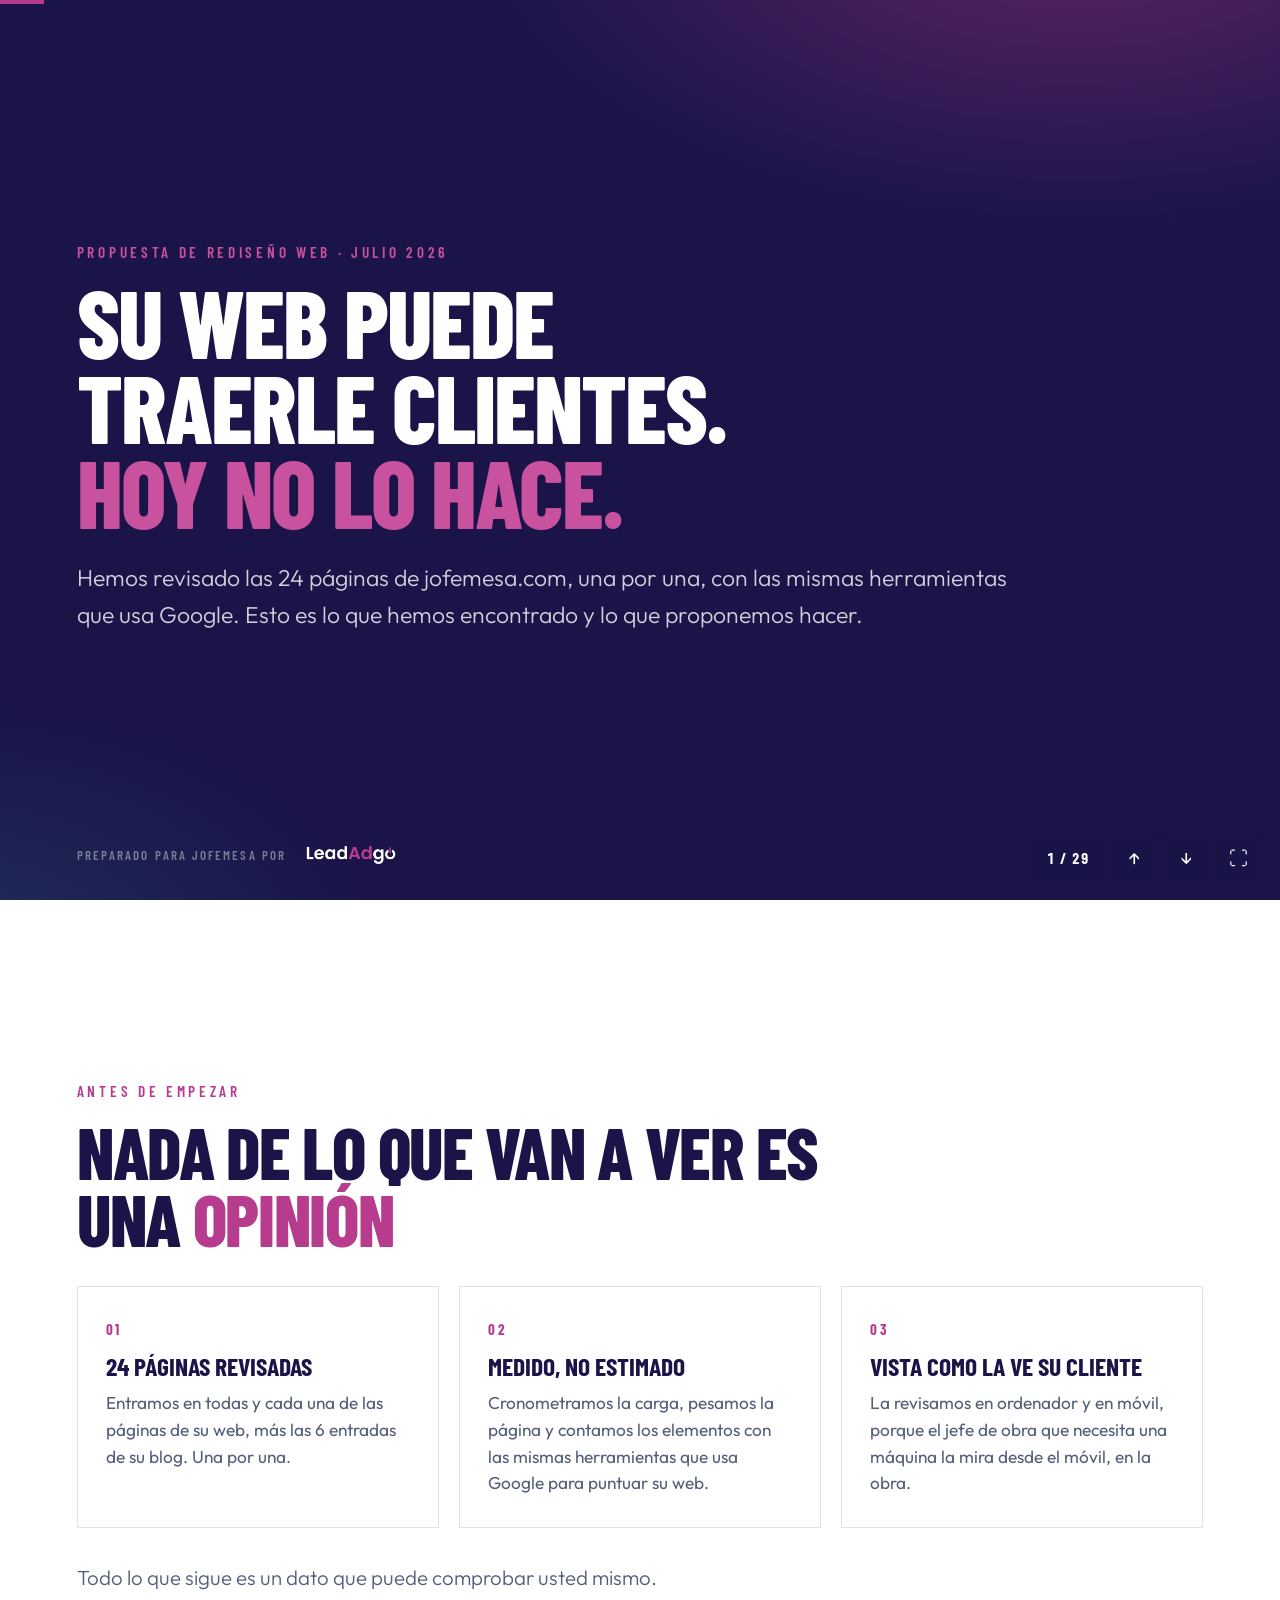
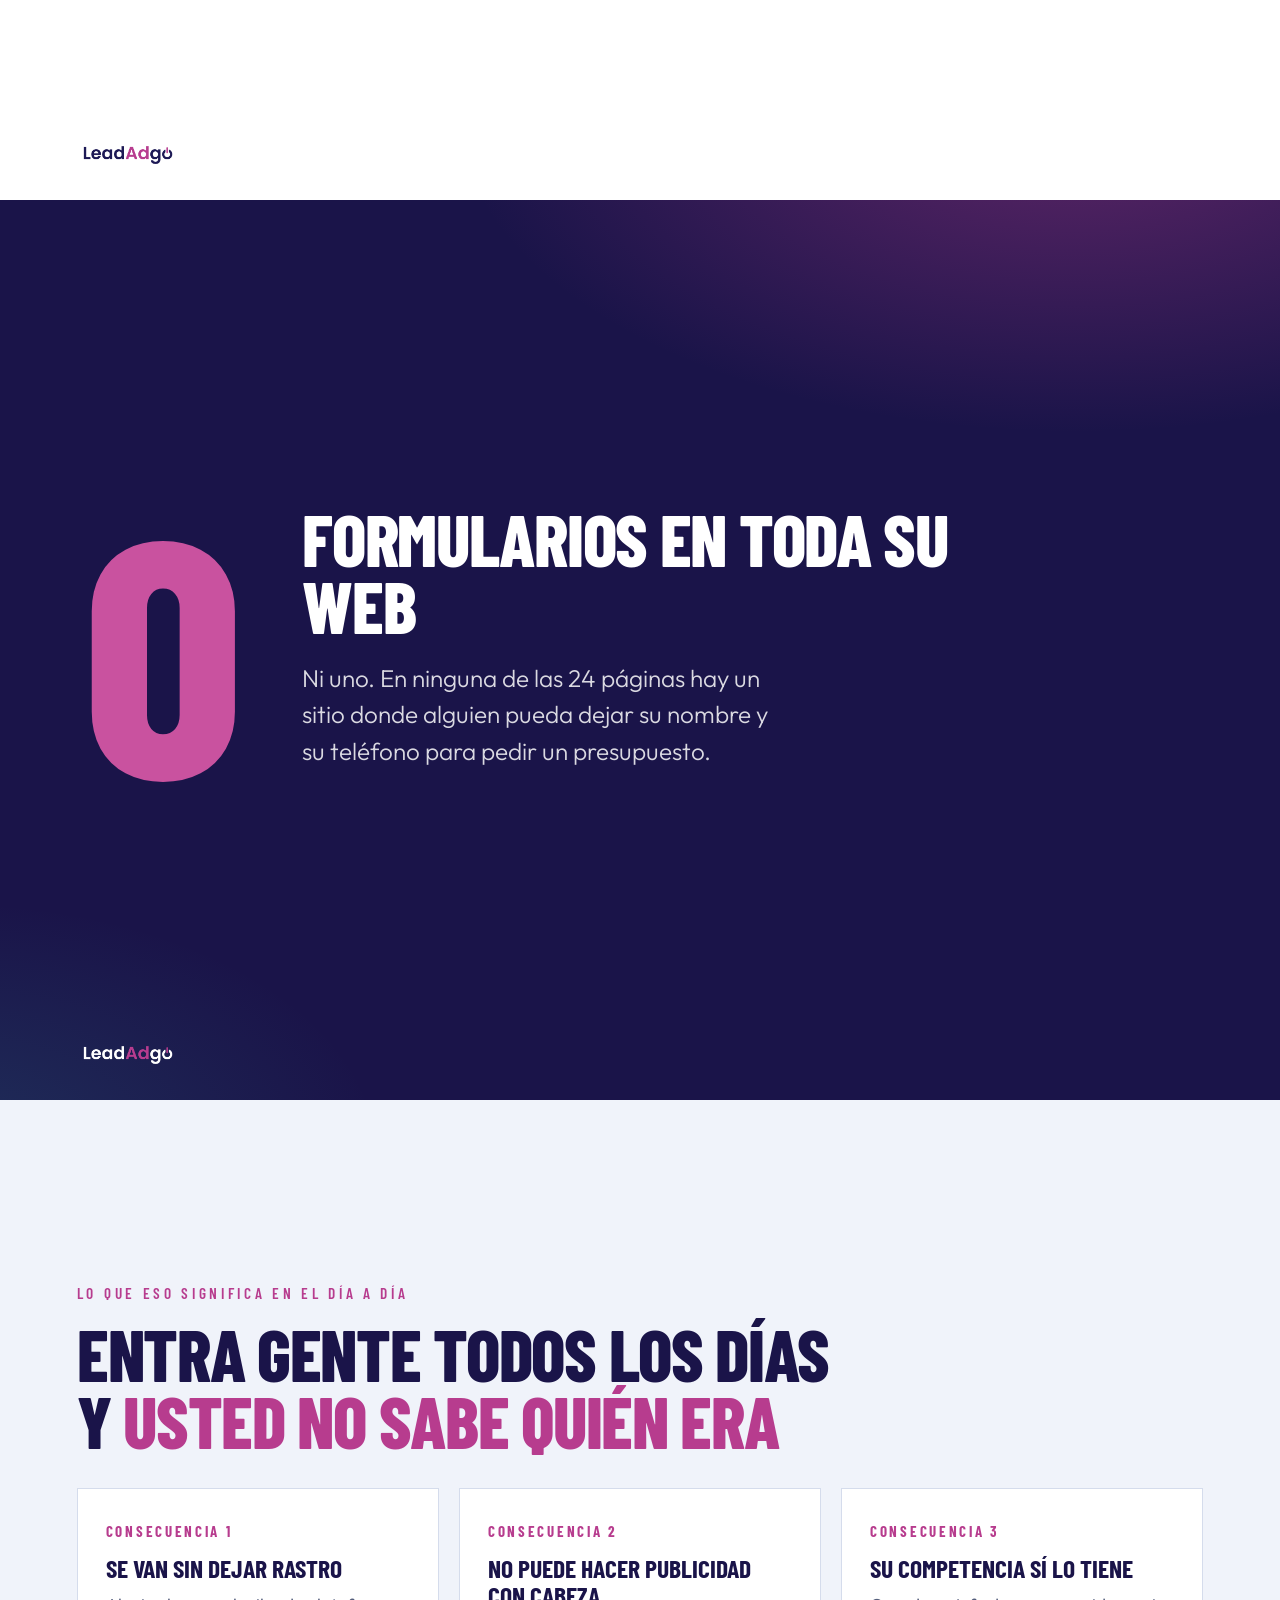
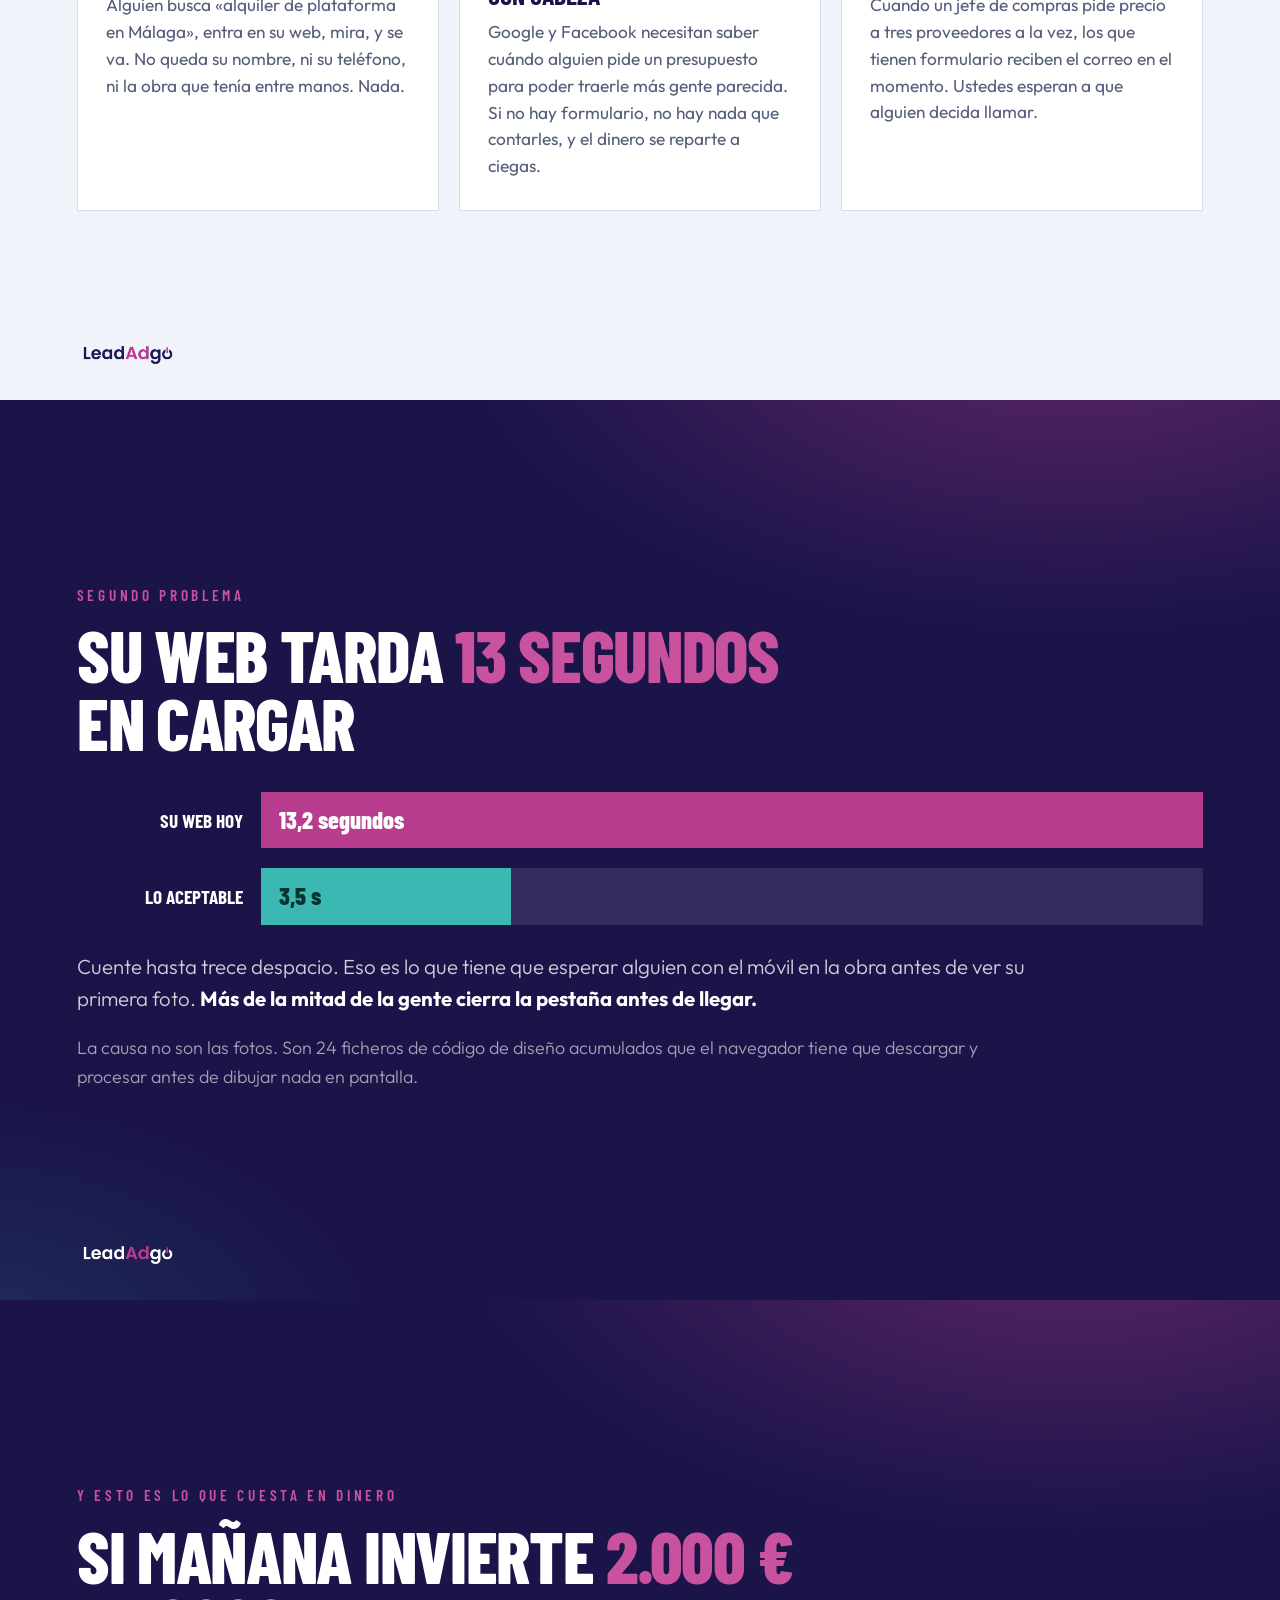
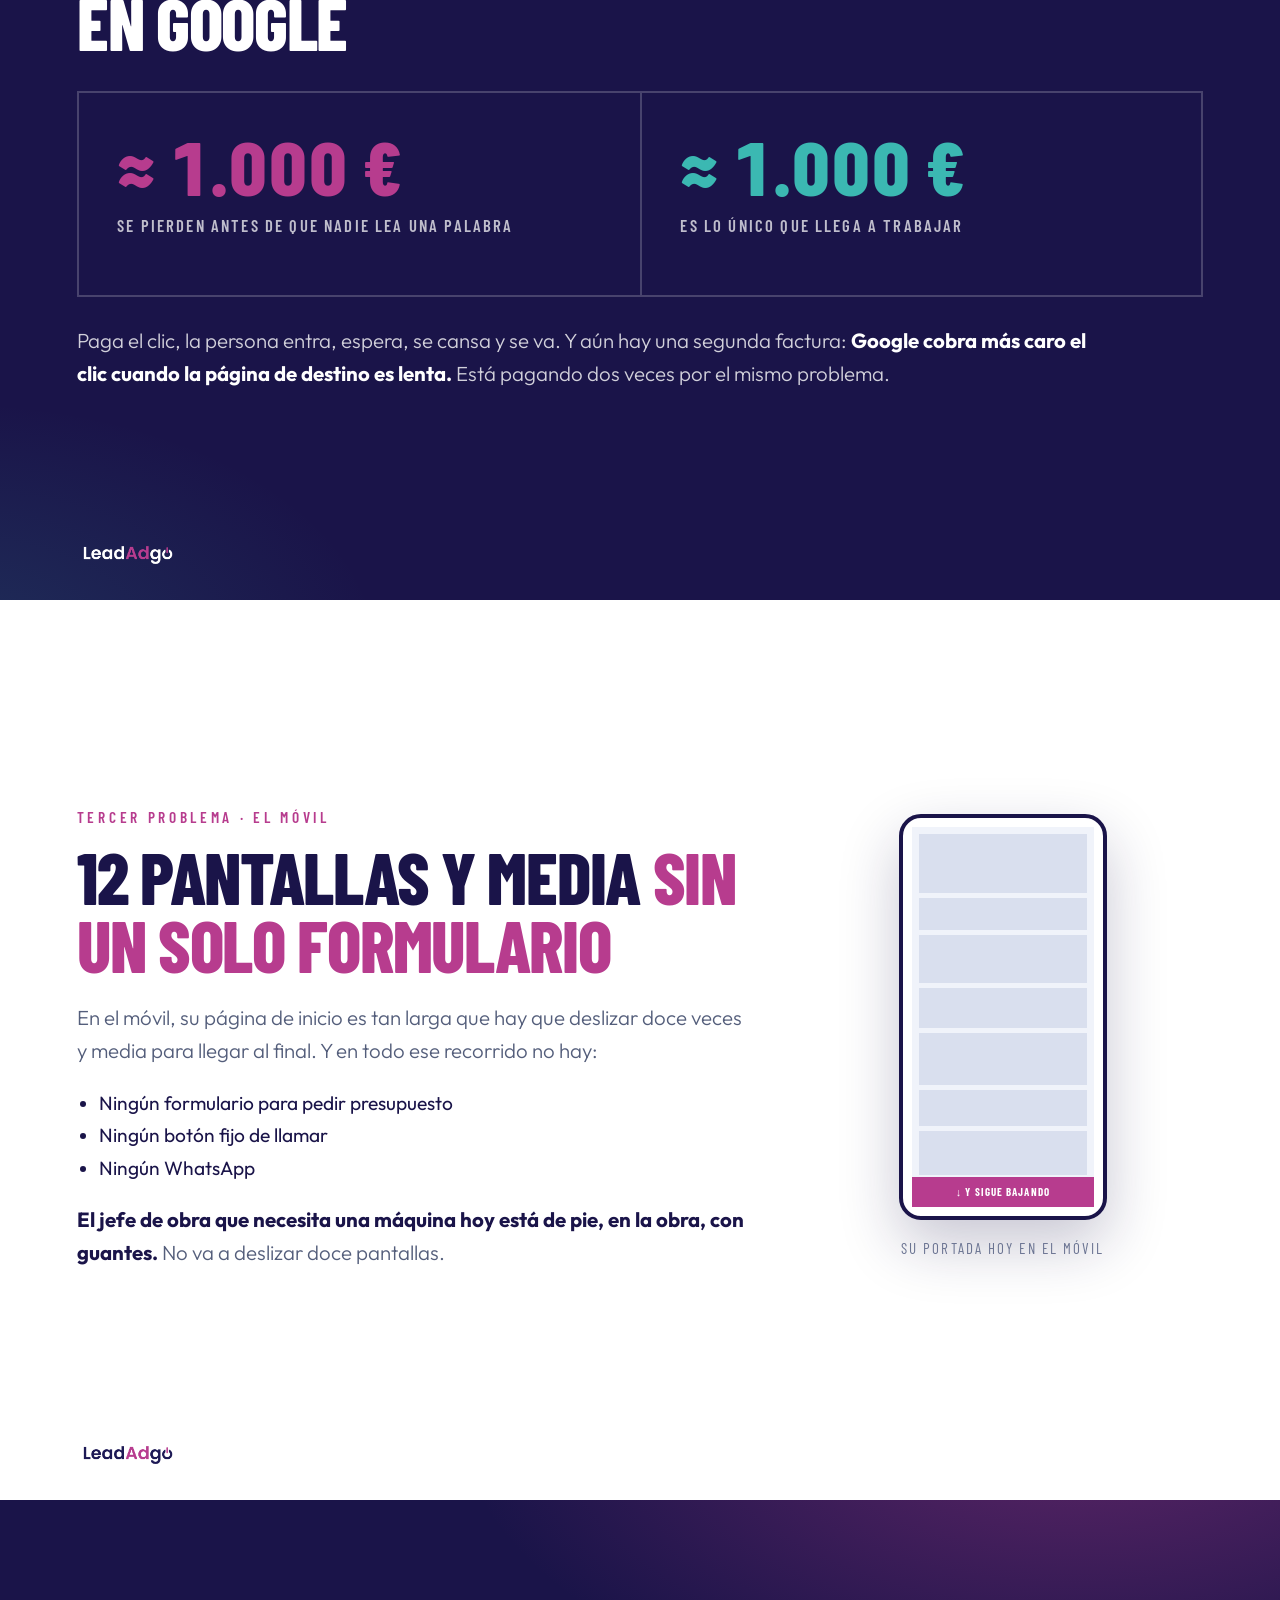
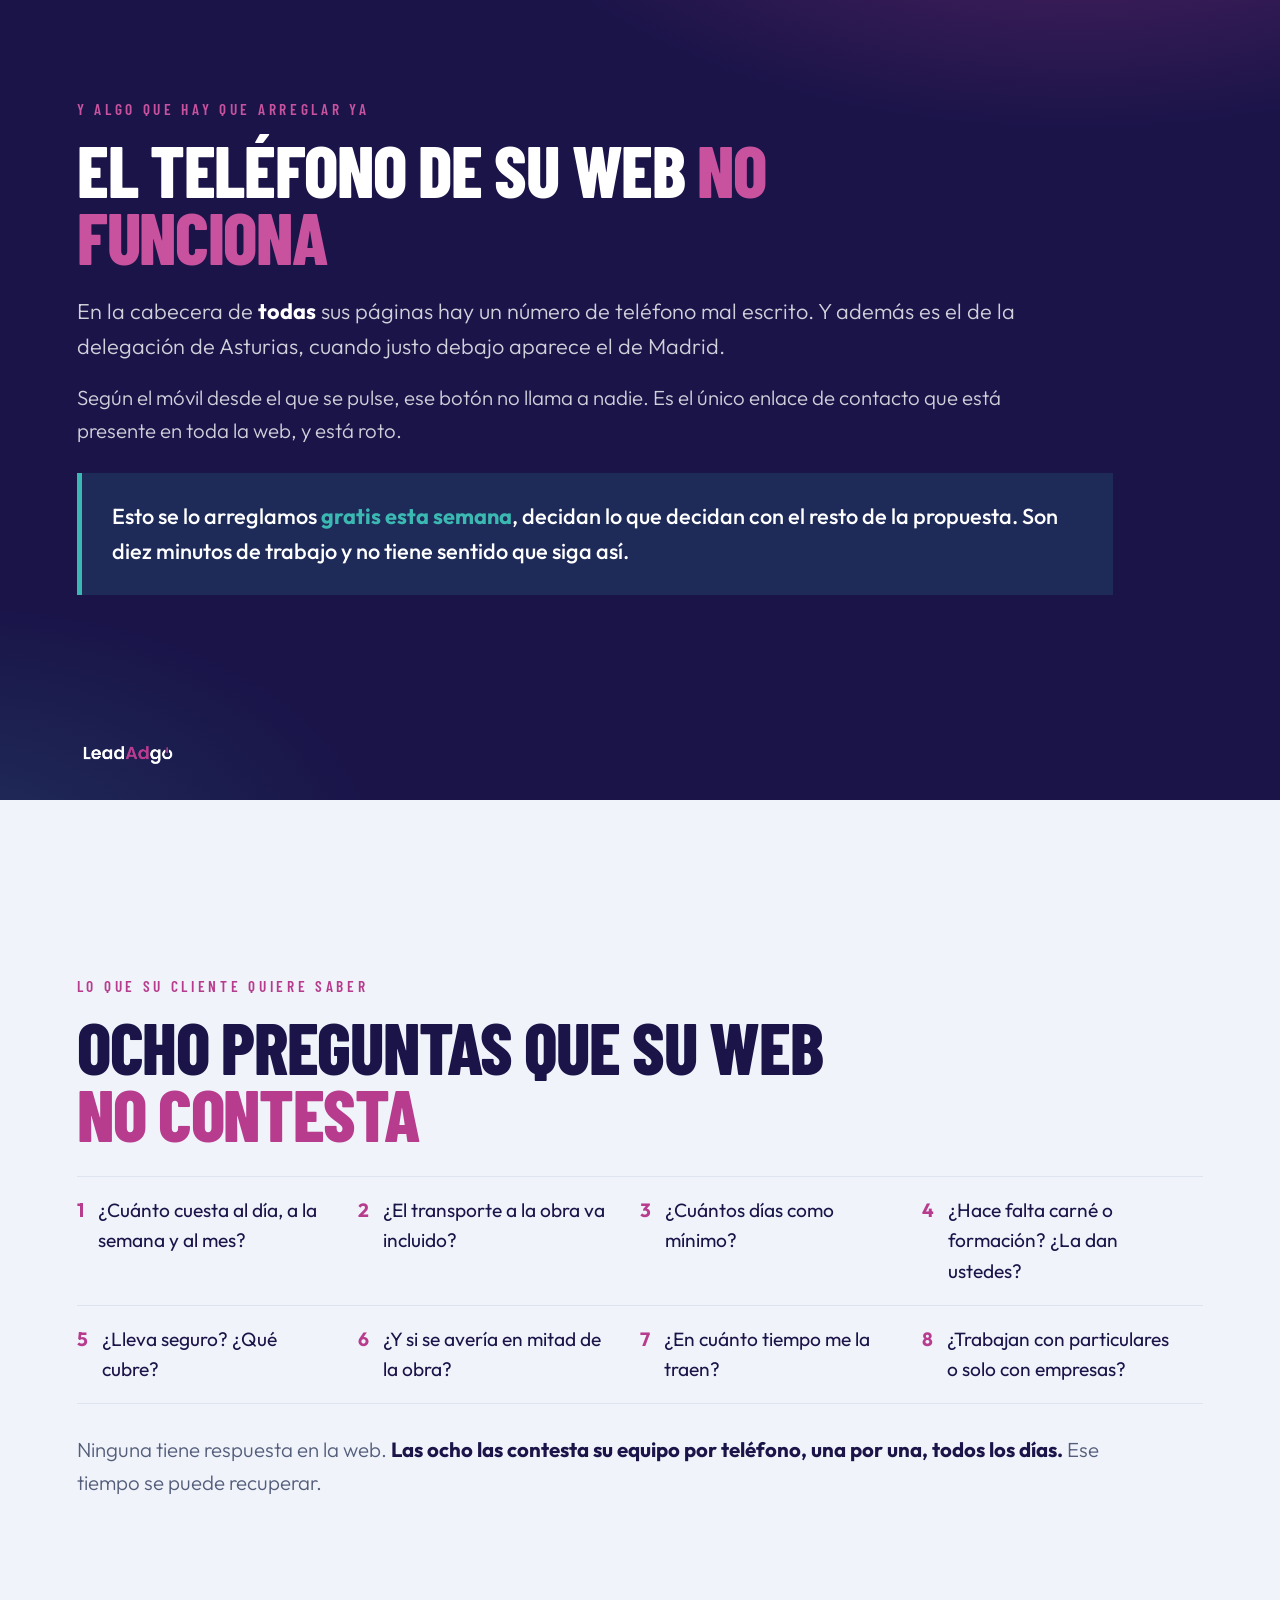
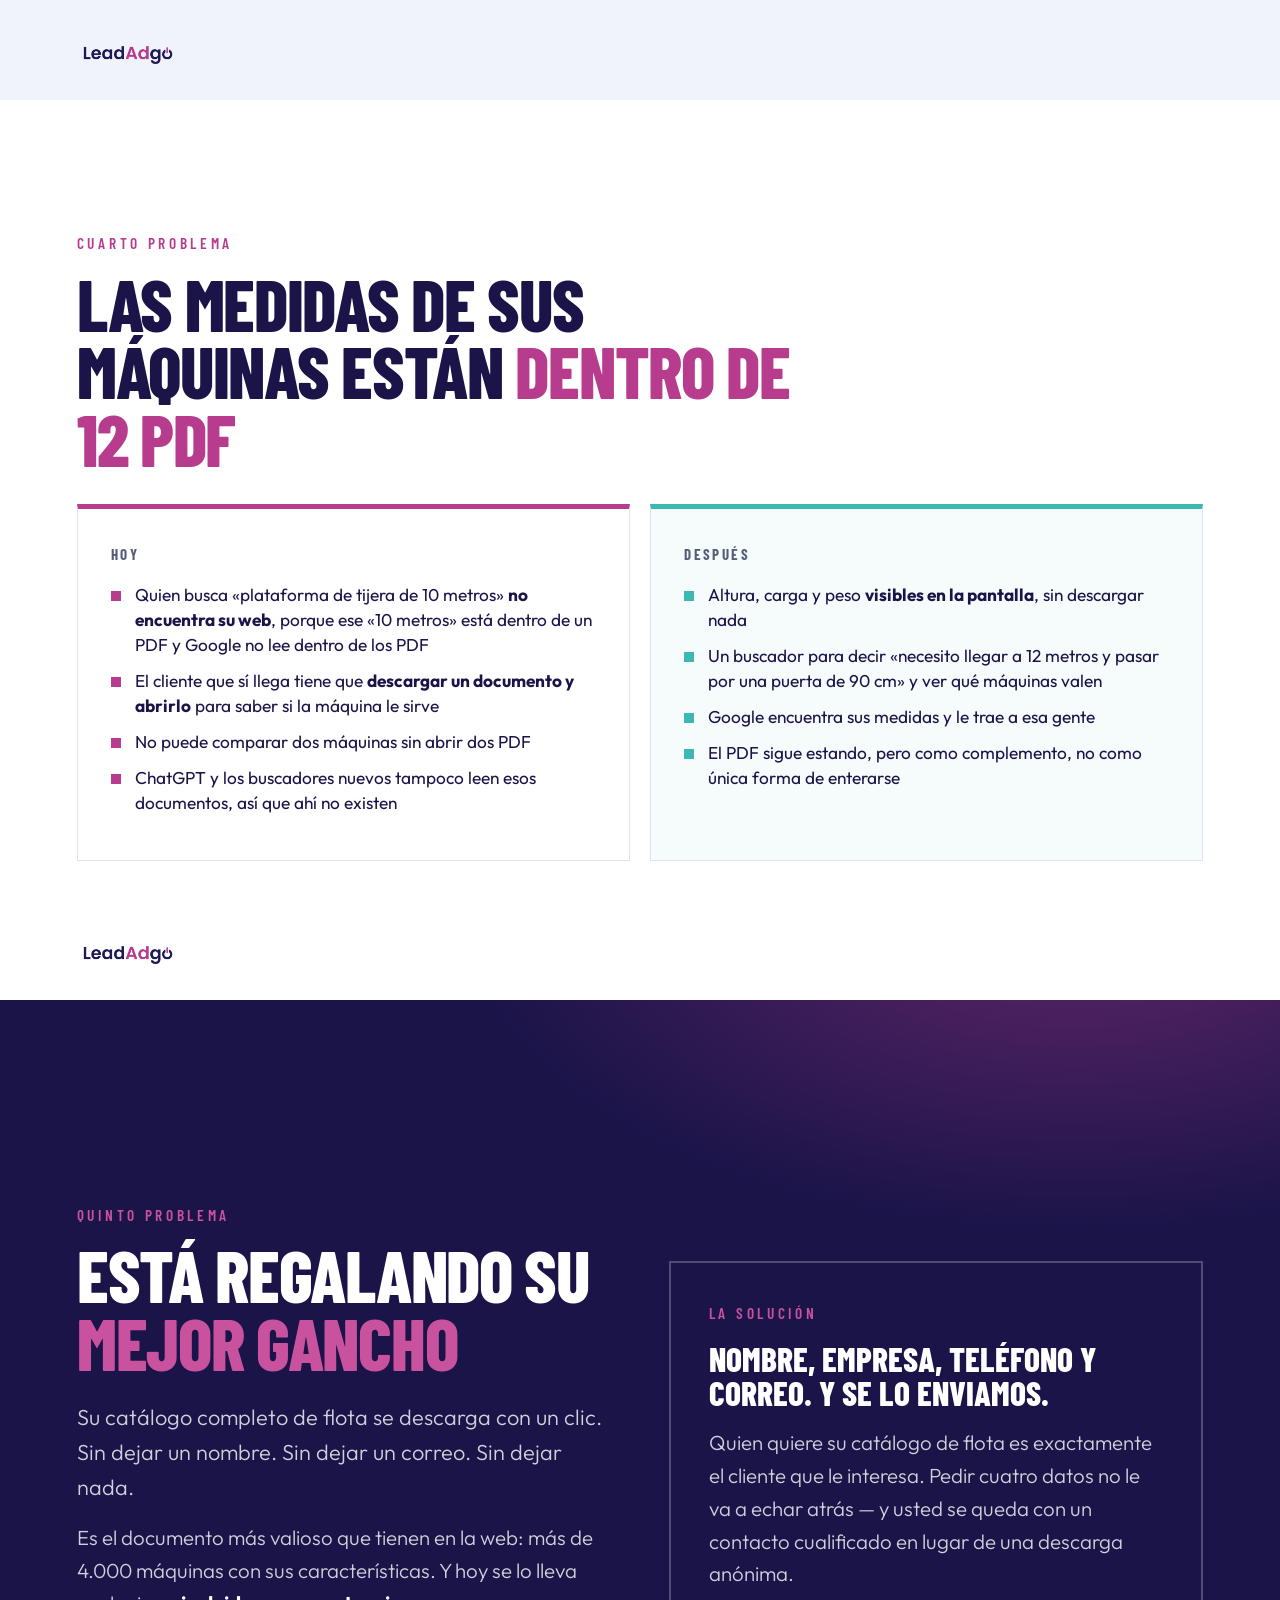
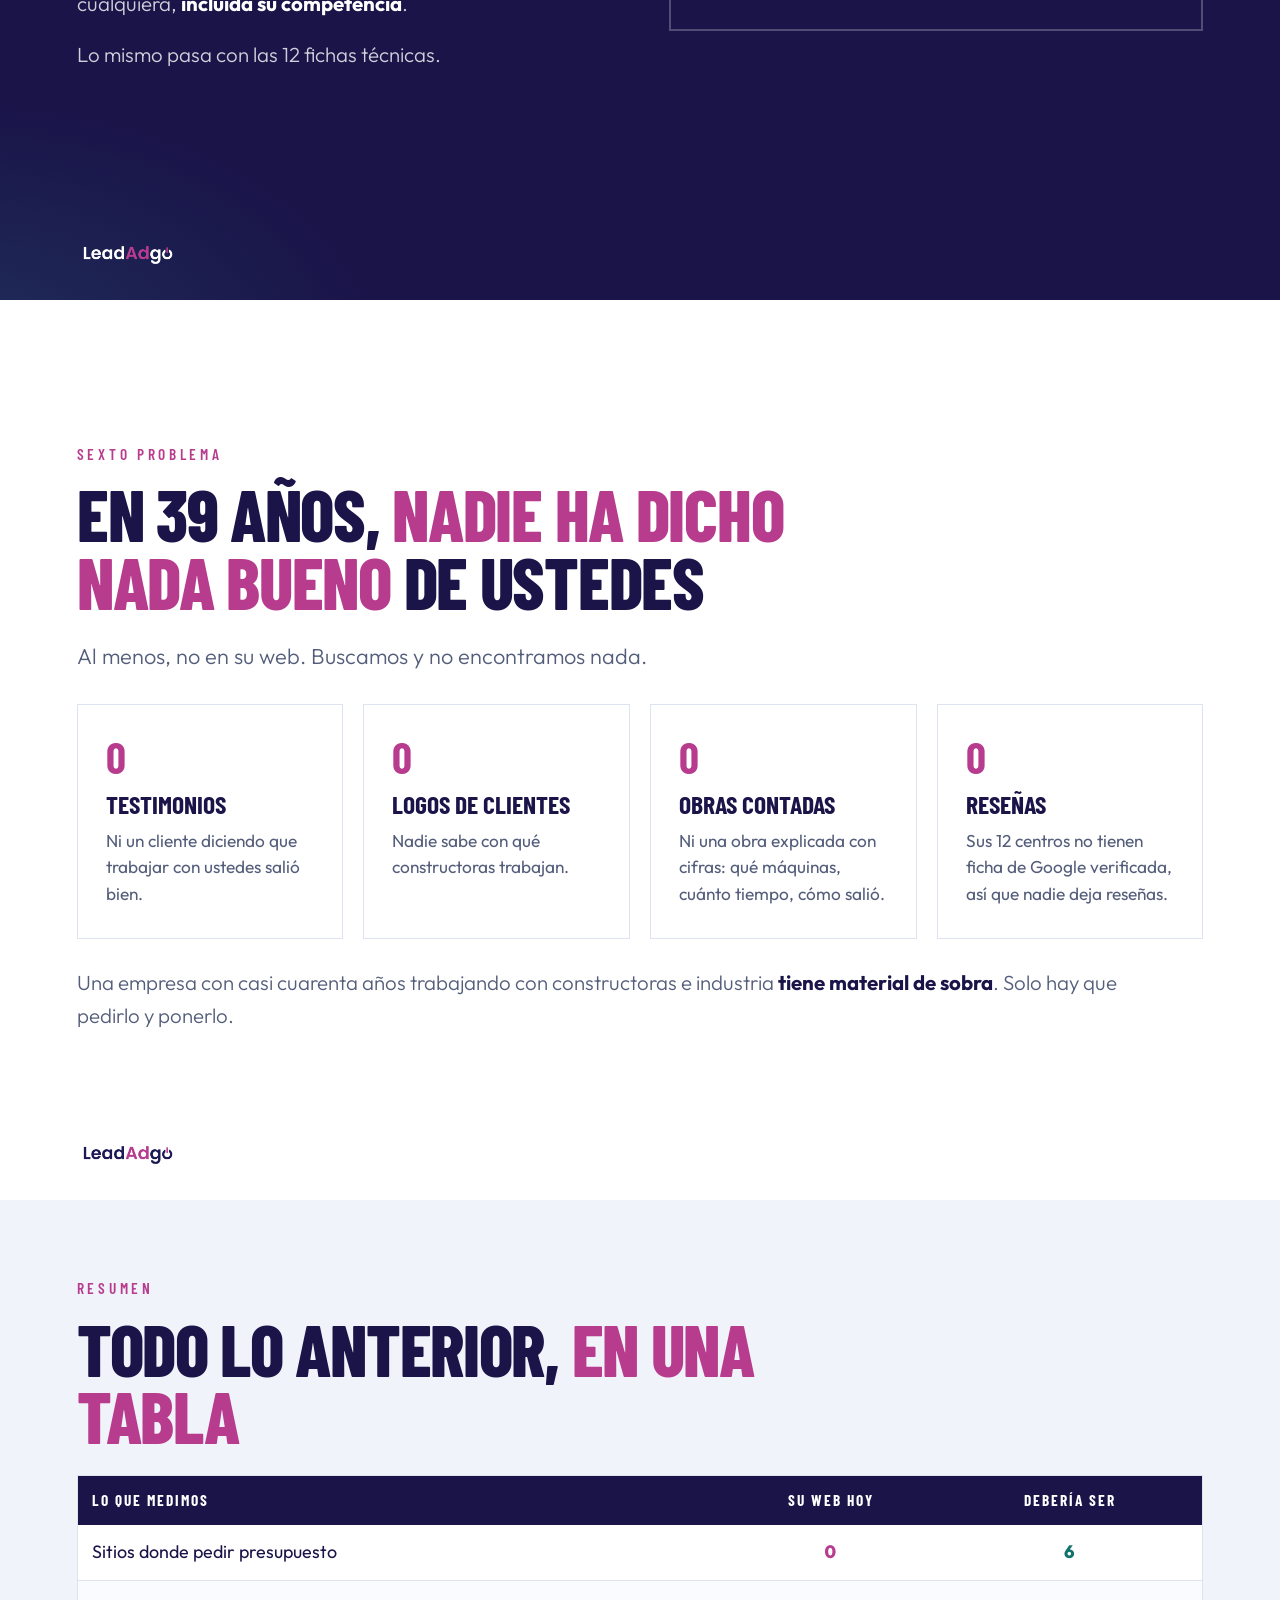
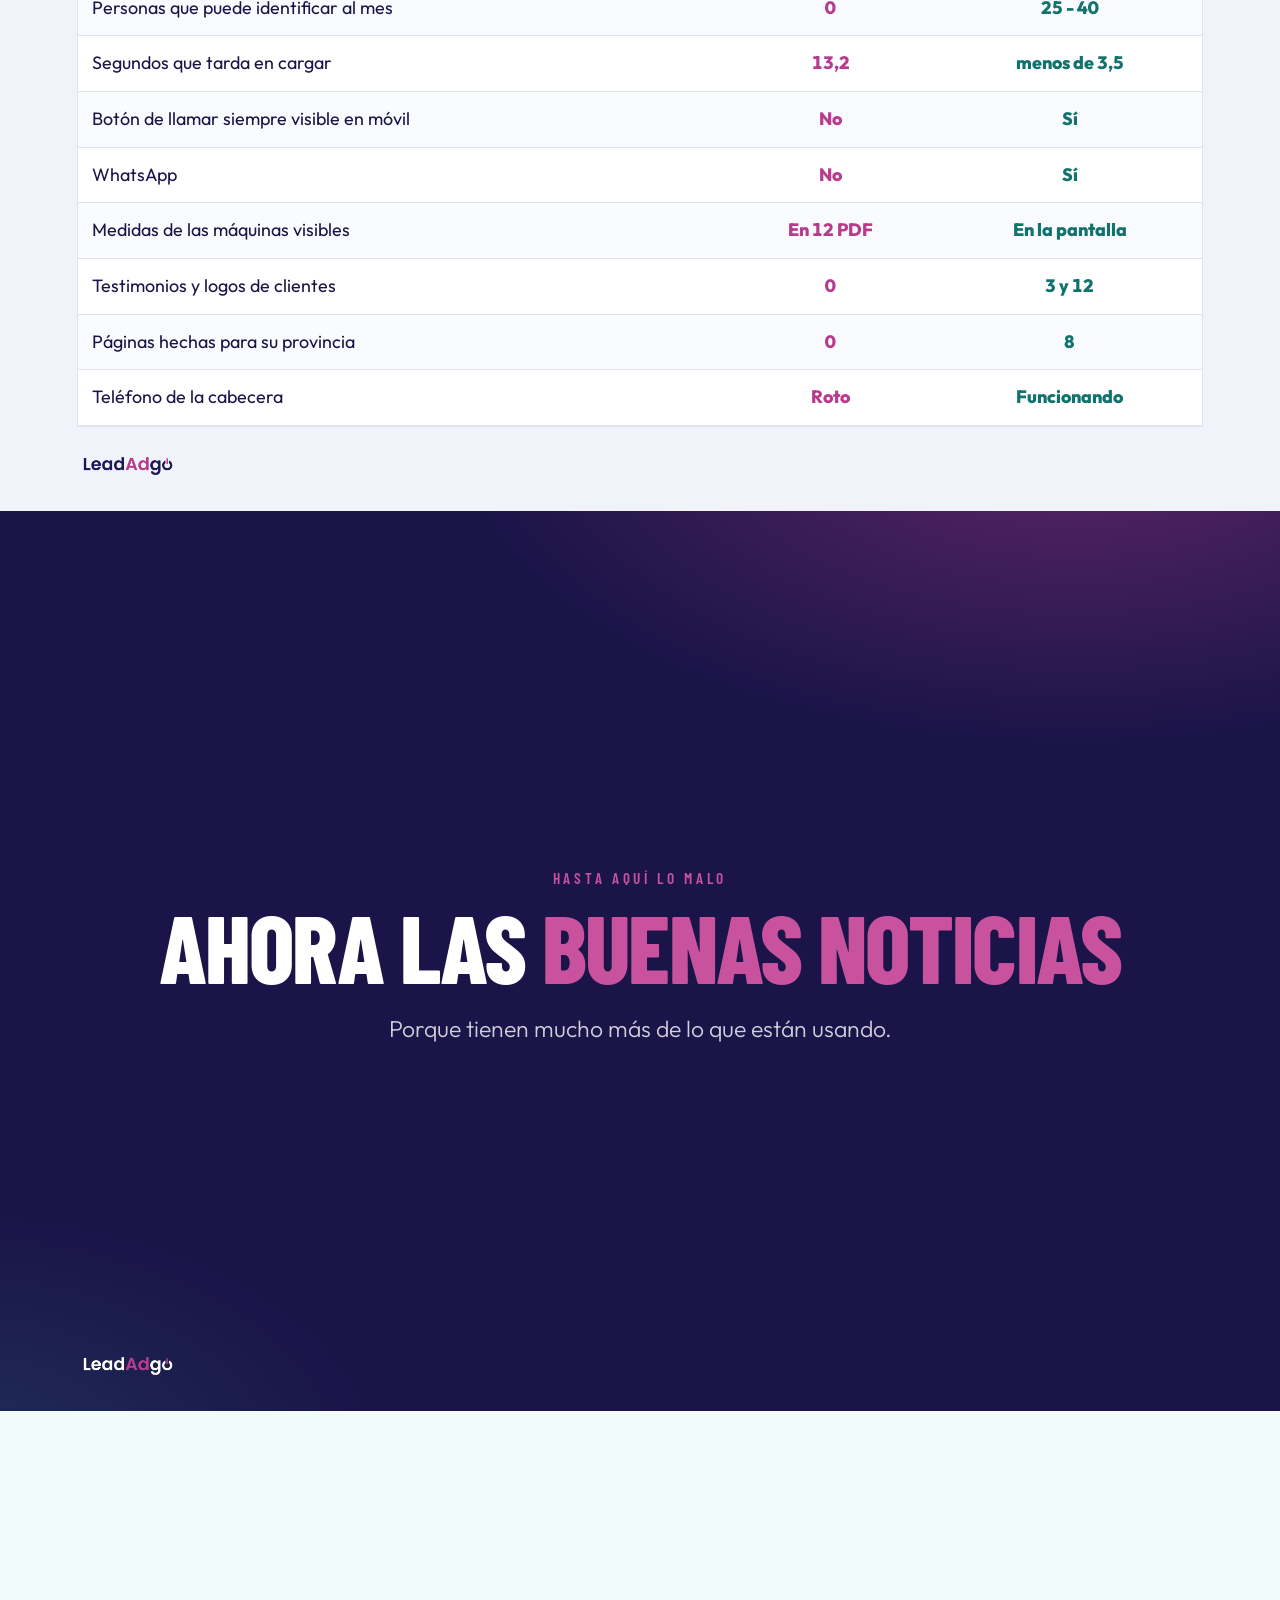
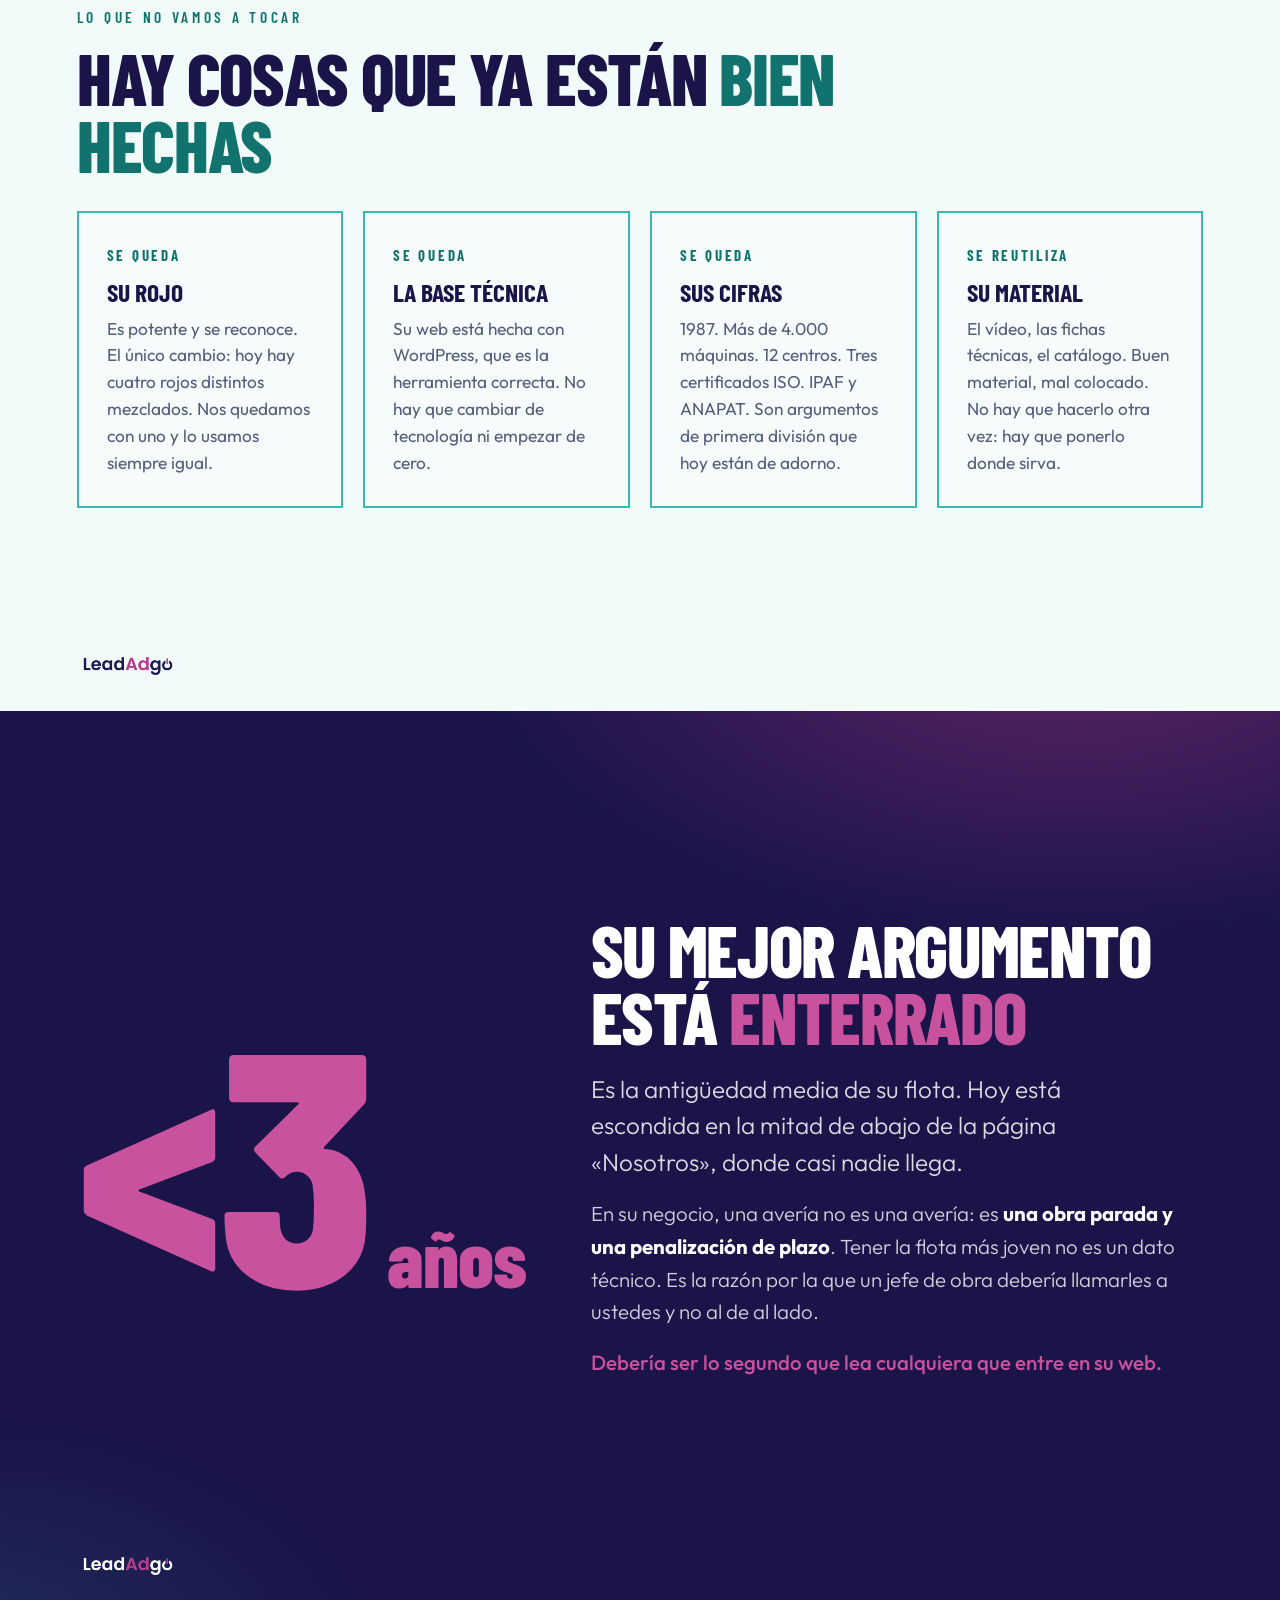
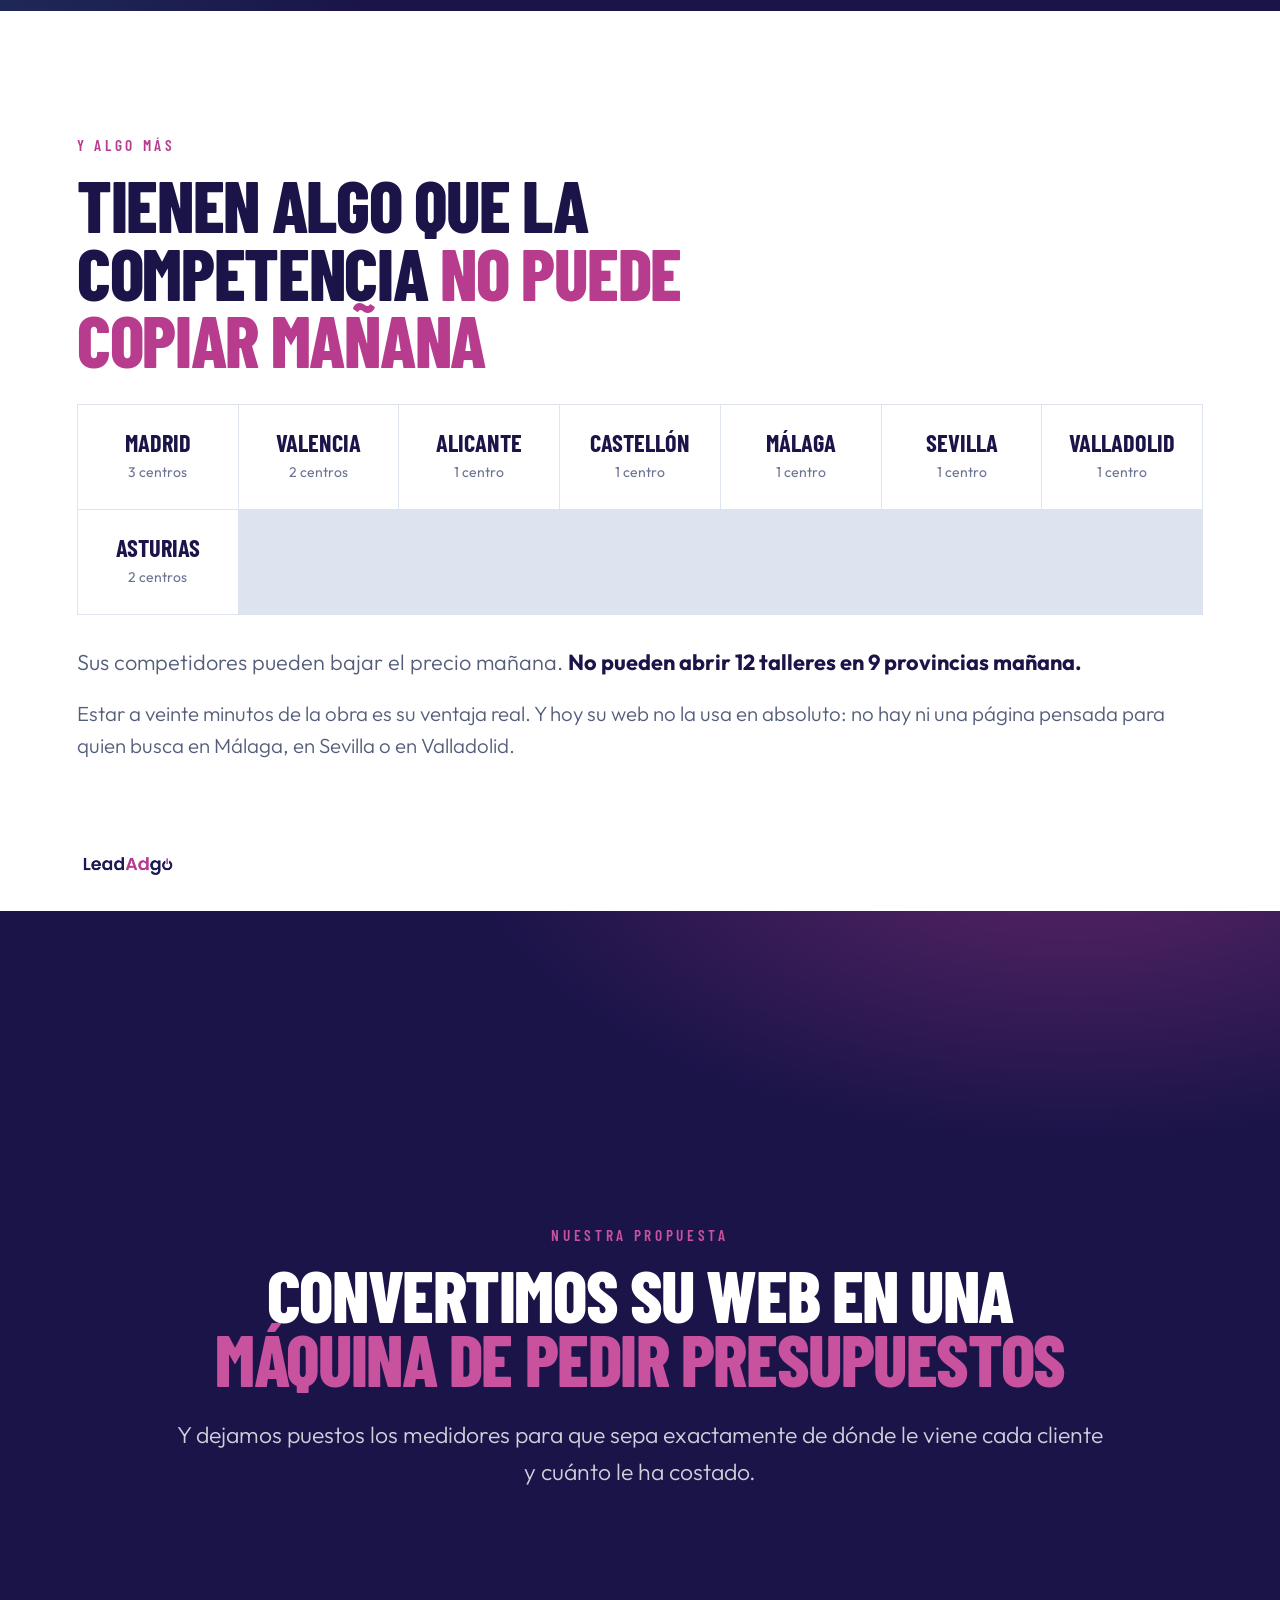
==== commit 83b12112: "Actualiza precios y logo de la presentacion cliente - Lanzamiento 1.950 -> 3.000 EUR, Conversion 3.5" ====
--- a/JOFEMESA-CLIENTE/index.html
+++ b/JOFEMESA-CLIENTE/index.html
@@ -242,7 +242,7 @@
 /* ============ CRÉDITO DE PIE ============ */
 .credit{position:absolute;left:6vw;bottom:30px;display:flex;align-items:center;gap:14px;font-family:var(--fd);font-size:13px;font-weight:600;letter-spacing:.16em;text-transform:uppercase;color:var(--t3);z-index:2}
 .s.navy .credit{color:rgba(255,255,255,.42)}
-.credit .logo-img{height:22px}
+.credit .logo-img{height:30px}
 
 /* ============ CONTROLES ============ */
 .progress{position:fixed;top:0;left:0;height:4px;background:var(--mag);z-index:200;width:0;transition:width .18s ease}
@@ -783,8 +783,8 @@
         <div class="h">
           <p class="nm">Lanzamiento</p>
           <p class="tg">Para arrancar y tapar la fuga principal.</p>
-          <div class="pr">1.950<sup>€</sup></div>
-          <p class="vat">Sin IVA · en tres pagos</p>
+          <div class="pr">3.000<sup>€</sup></div>
+          <p class="vat">Sin IVA · en dos pagos</p>
         </div>
         <div class="b">
           <ul>
@@ -804,8 +804,8 @@
         <div class="h">
           <p class="nm">Conversión</p>
           <p class="tg">La web completa, midiendo todo.</p>
-          <div class="pr">3.500<sup>€</sup></div>
-          <p class="vat">Sin IVA · en tres pagos</p>
+          <div class="pr">5.000<sup>€</sup></div>
+          <p class="vat">Sin IVA · en dos pagos</p>
         </div>
         <div class="b">
           <p class="pre">Todo lo anterior, y además:</p>
@@ -825,8 +825,8 @@
         <div class="h">
           <p class="nm">Performance</p>
           <p class="tg">Todo, y listo para crecer en las 8 provincias.</p>
-          <div class="pr">5.900<sup>€</sup></div>
-          <p class="vat">Sin IVA · en tres pagos</p>
+          <div class="pr">9.500<sup>€</sup></div>
+          <p class="vat">Sin IVA · en dos pagos</p>
         </div>
         <div class="b">
           <p class="pre">Todo lo anterior, y además:</p>
@@ -842,7 +842,7 @@
       </div>
 
     </div>
-    <p class="lede" style="margin-top:24px;max-width:88ch;font-size:clamp(17px,1.4vw,20px)">Precios sin IVA. Se pagan en tres veces: al empezar, al aprobar el diseño y al publicar. La web está lista en <strong>6 o 7 semanas</strong>. La inversión en publicidad de Google se paga aparte y va directamente a Google.</p>
+    <p class="lede" style="margin-top:24px;max-width:88ch;font-size:clamp(17px,1.4vw,20px)">Precios sin IVA. Se pagan en dos veces: al aprobar el diseño y al publicar. La web está lista en <strong>6 o 7 semanas</strong>. La inversión en publicidad de Google se paga aparte y va directamente a Google.</p>
   </div>
   <div class="credit"><img class="logo-img" src="assets/logo.png" alt="LeadAdgo"></div>
 </section>
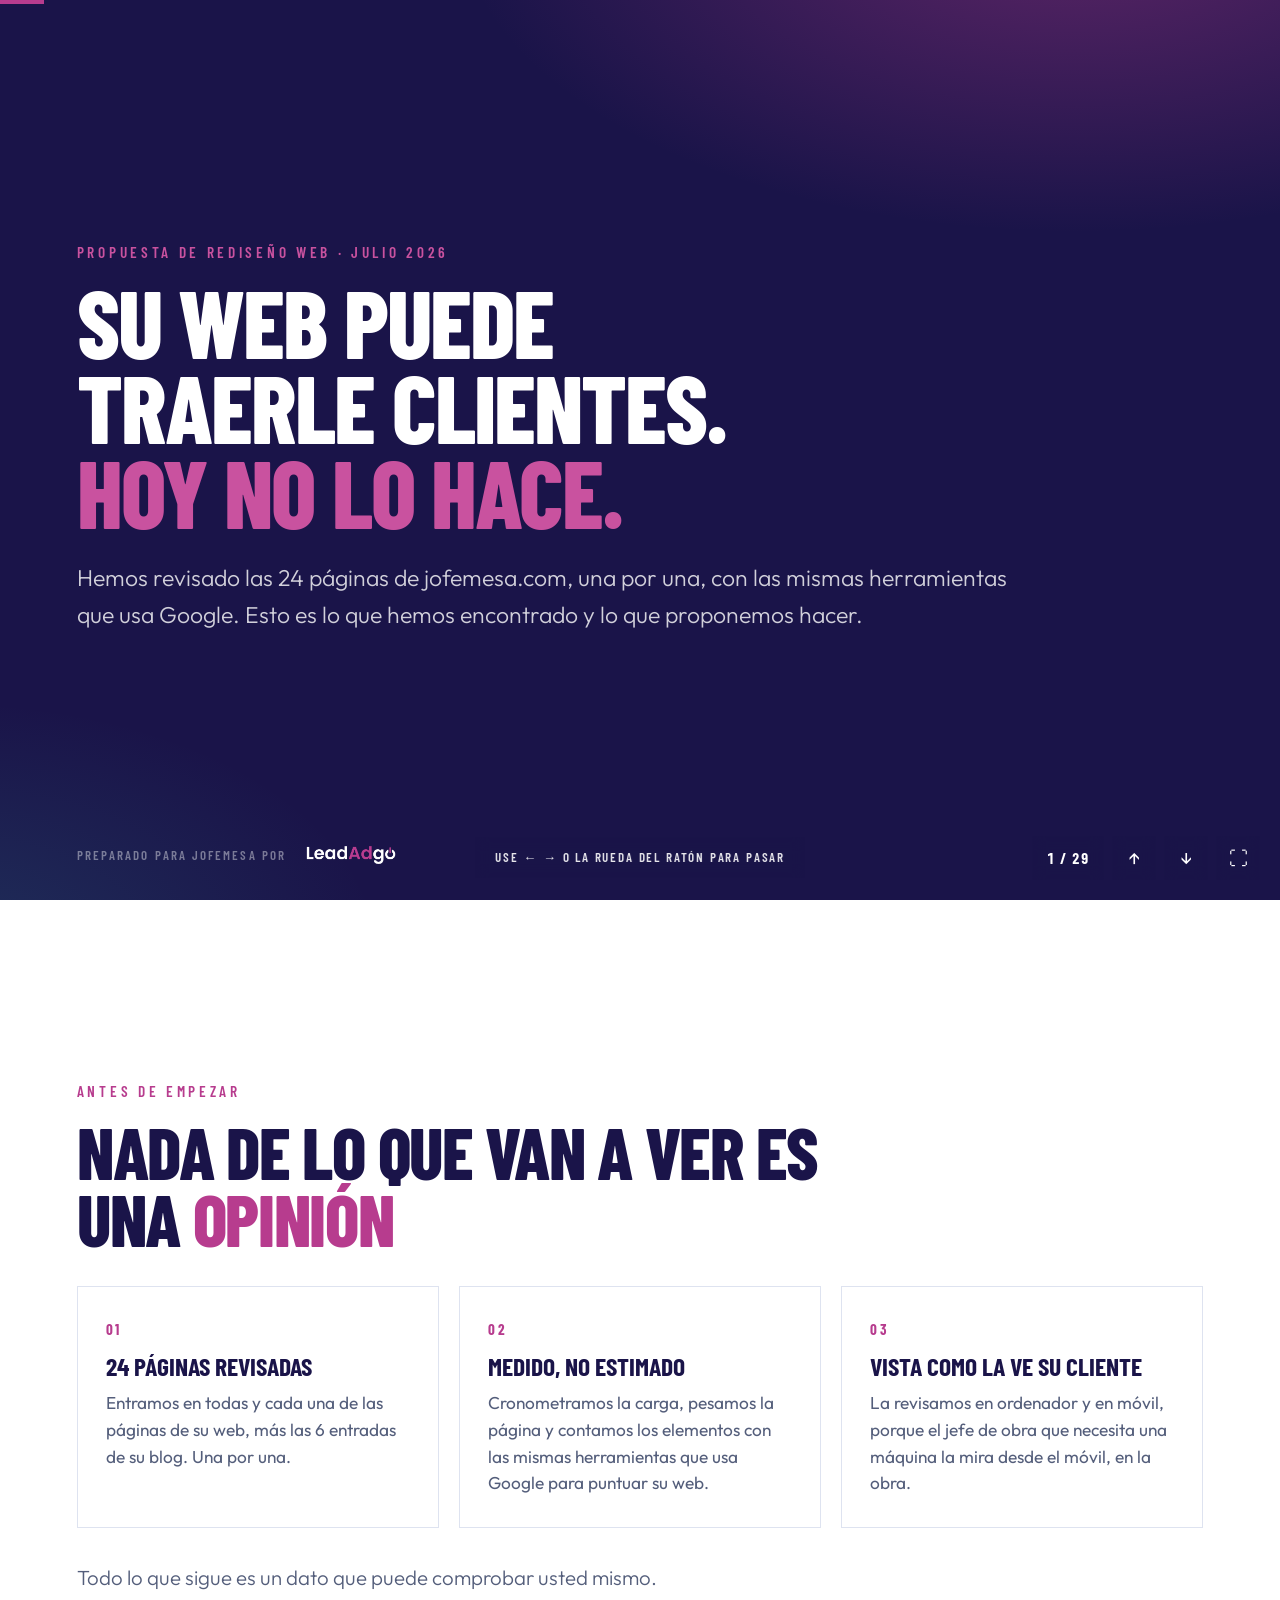
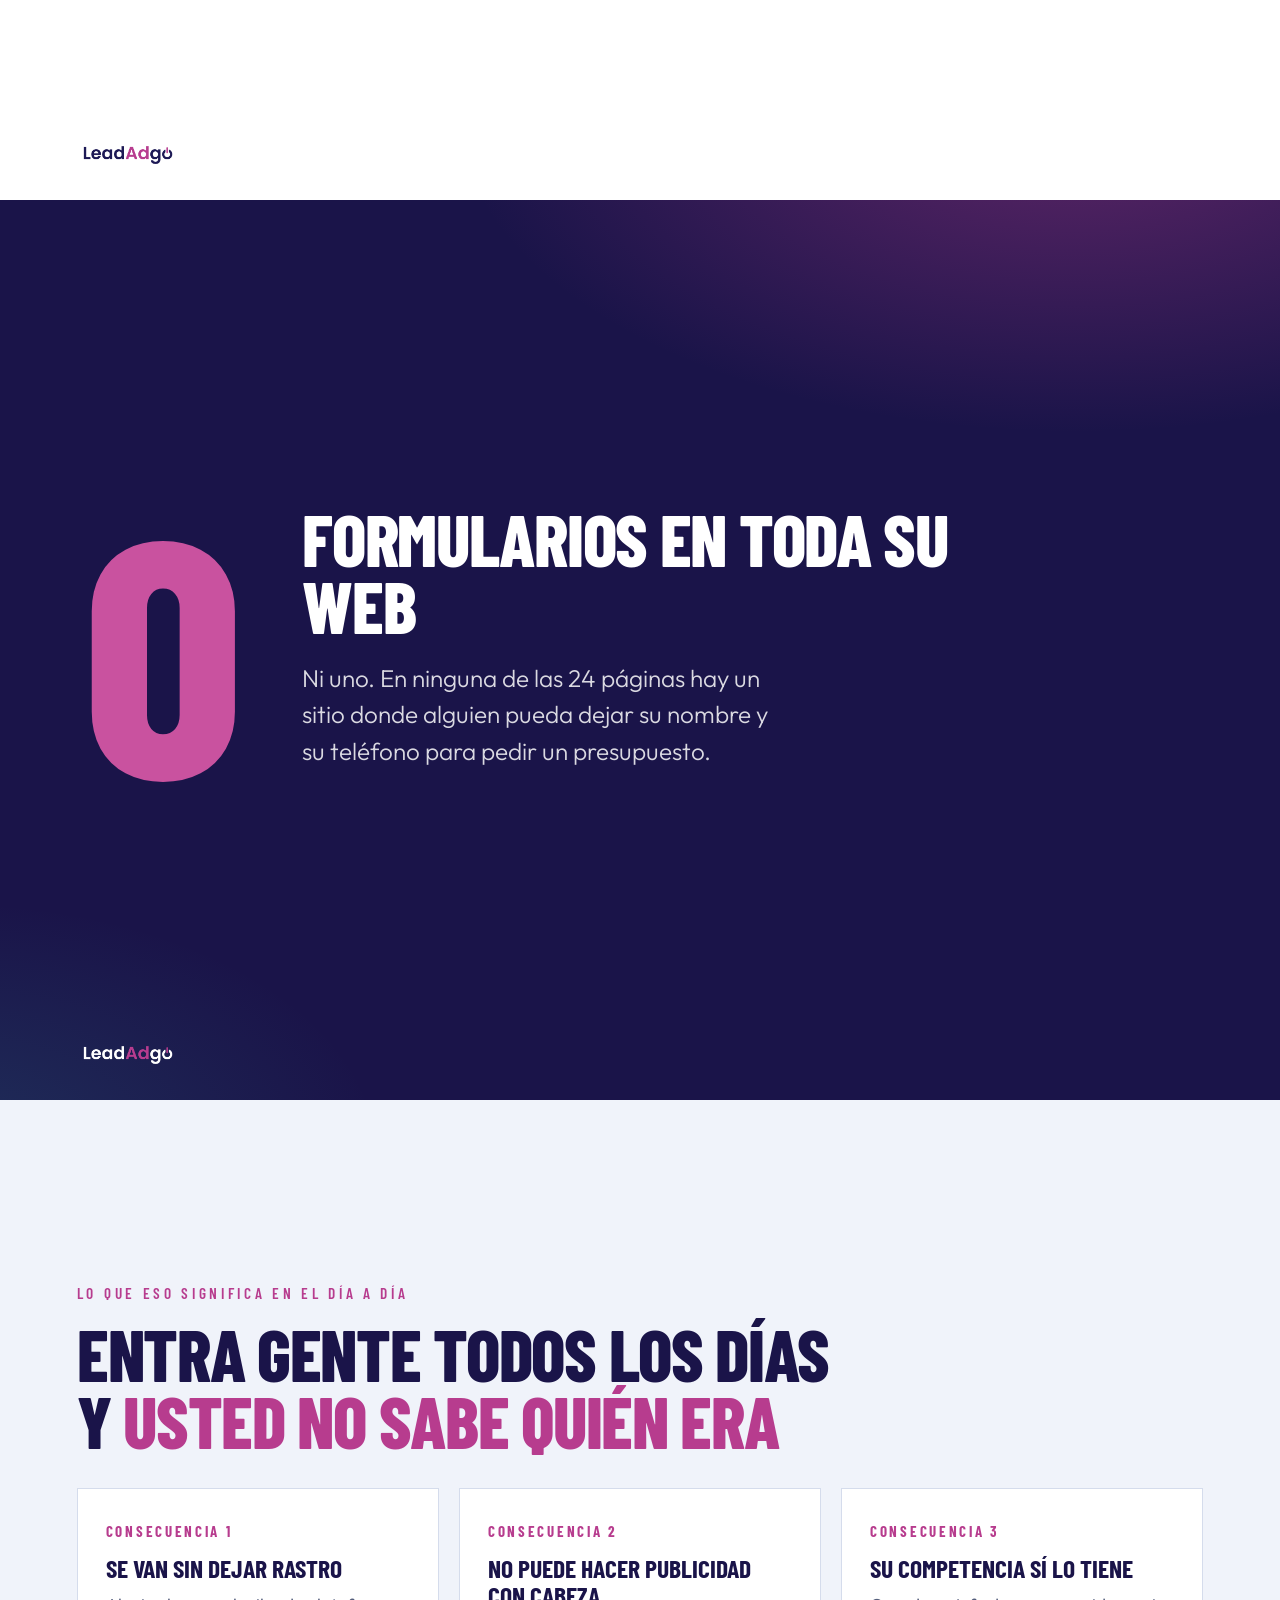
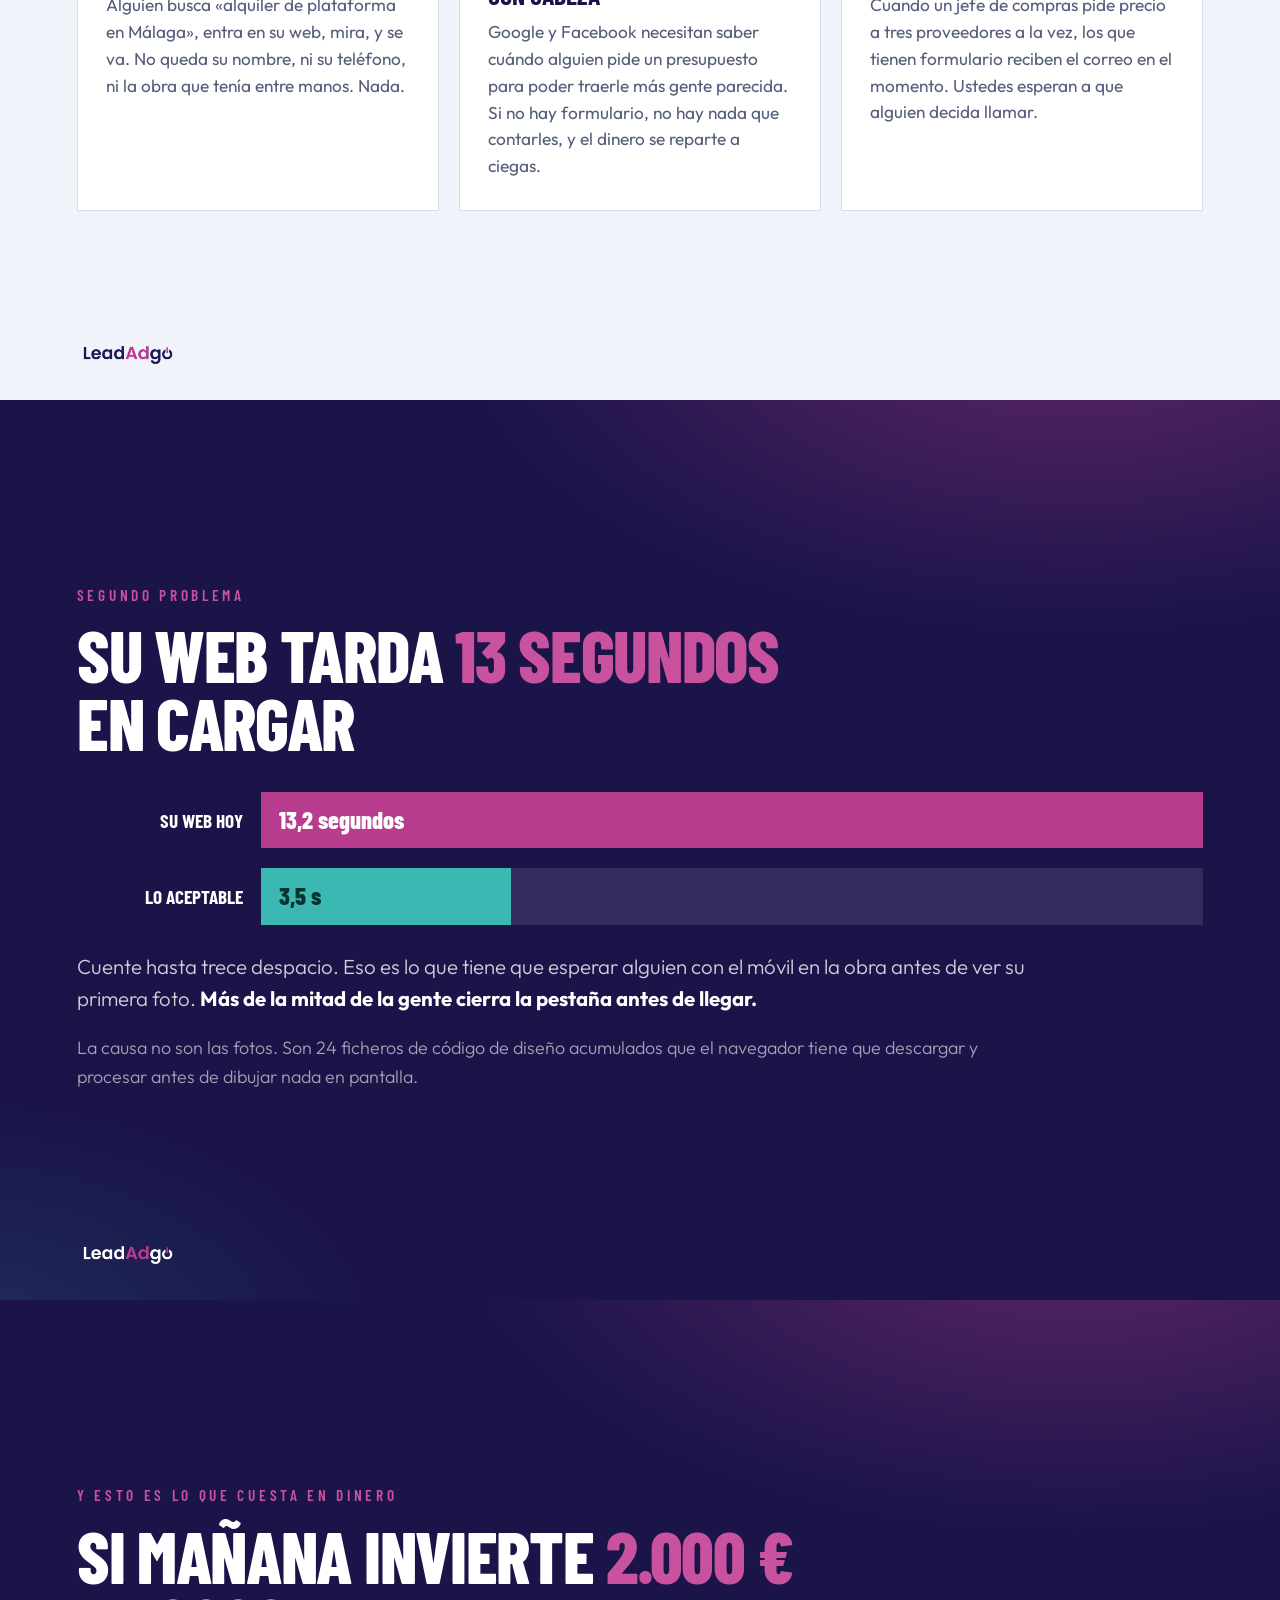
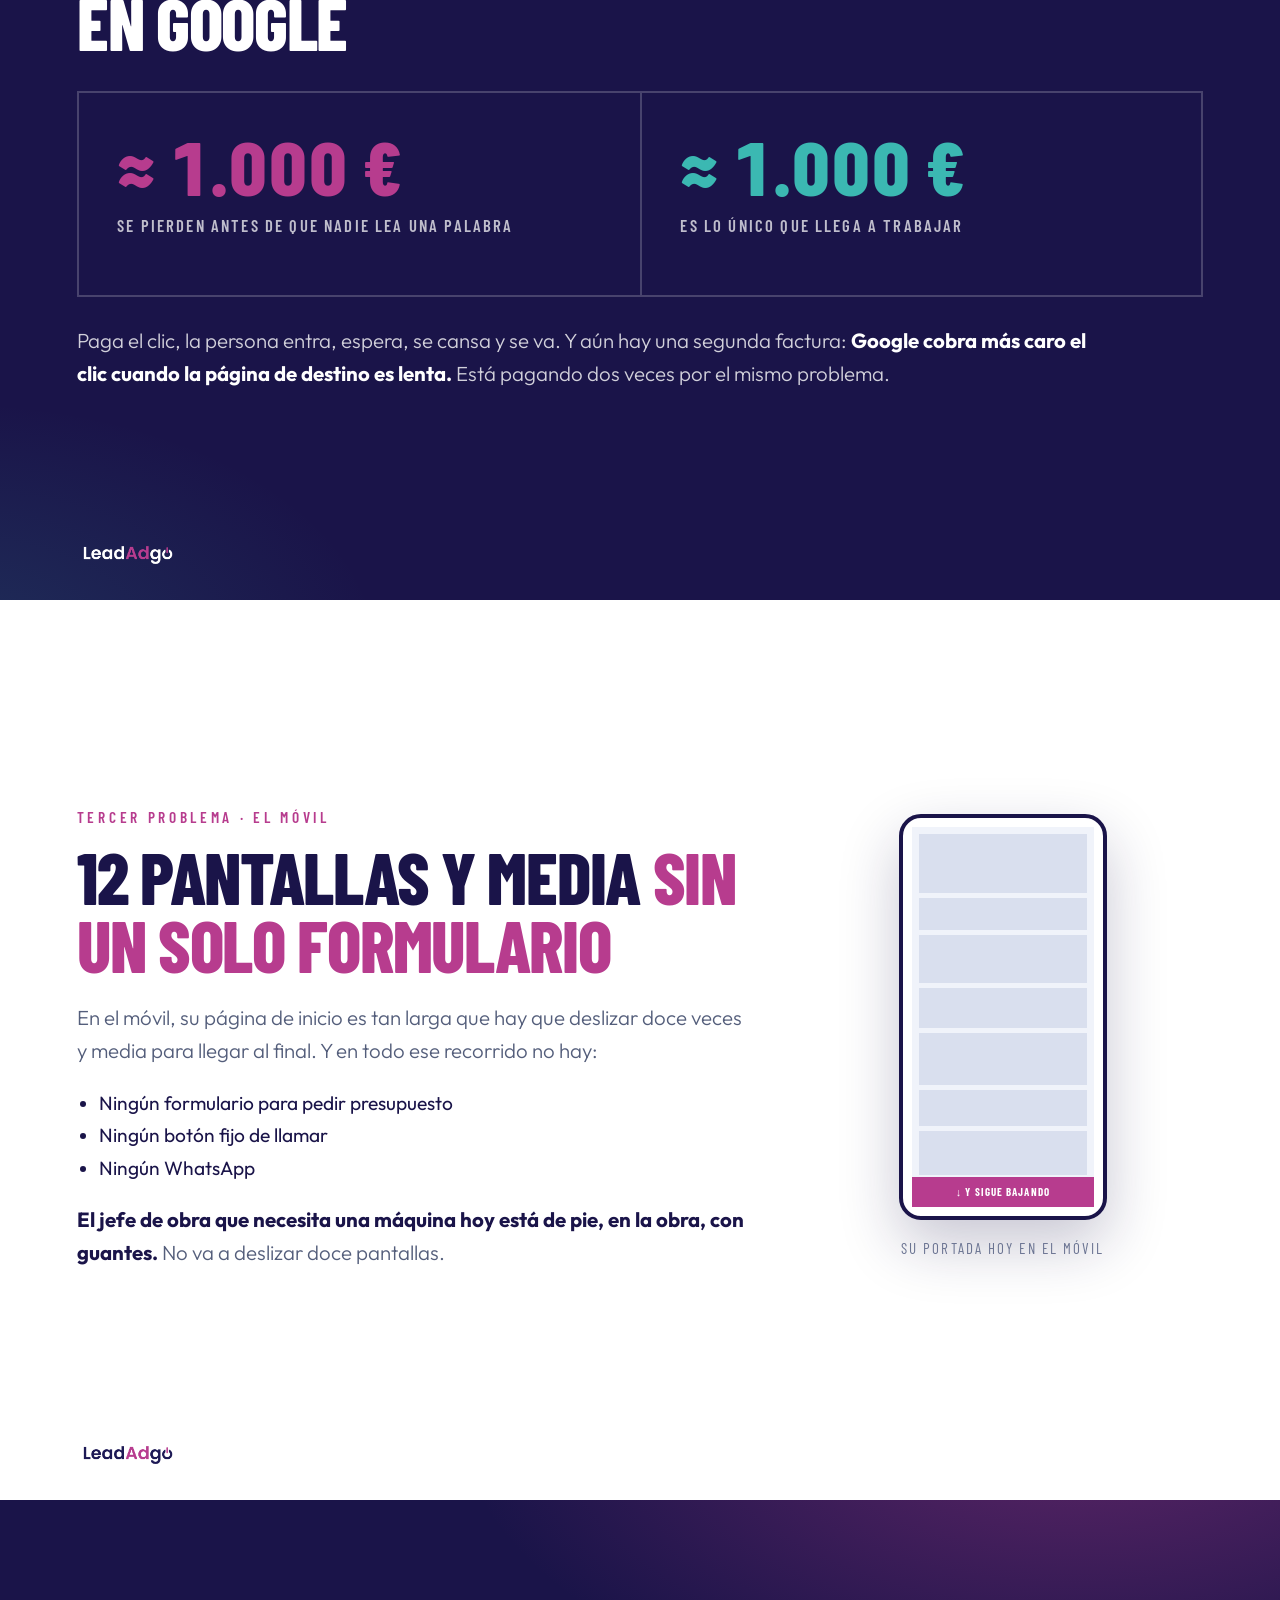
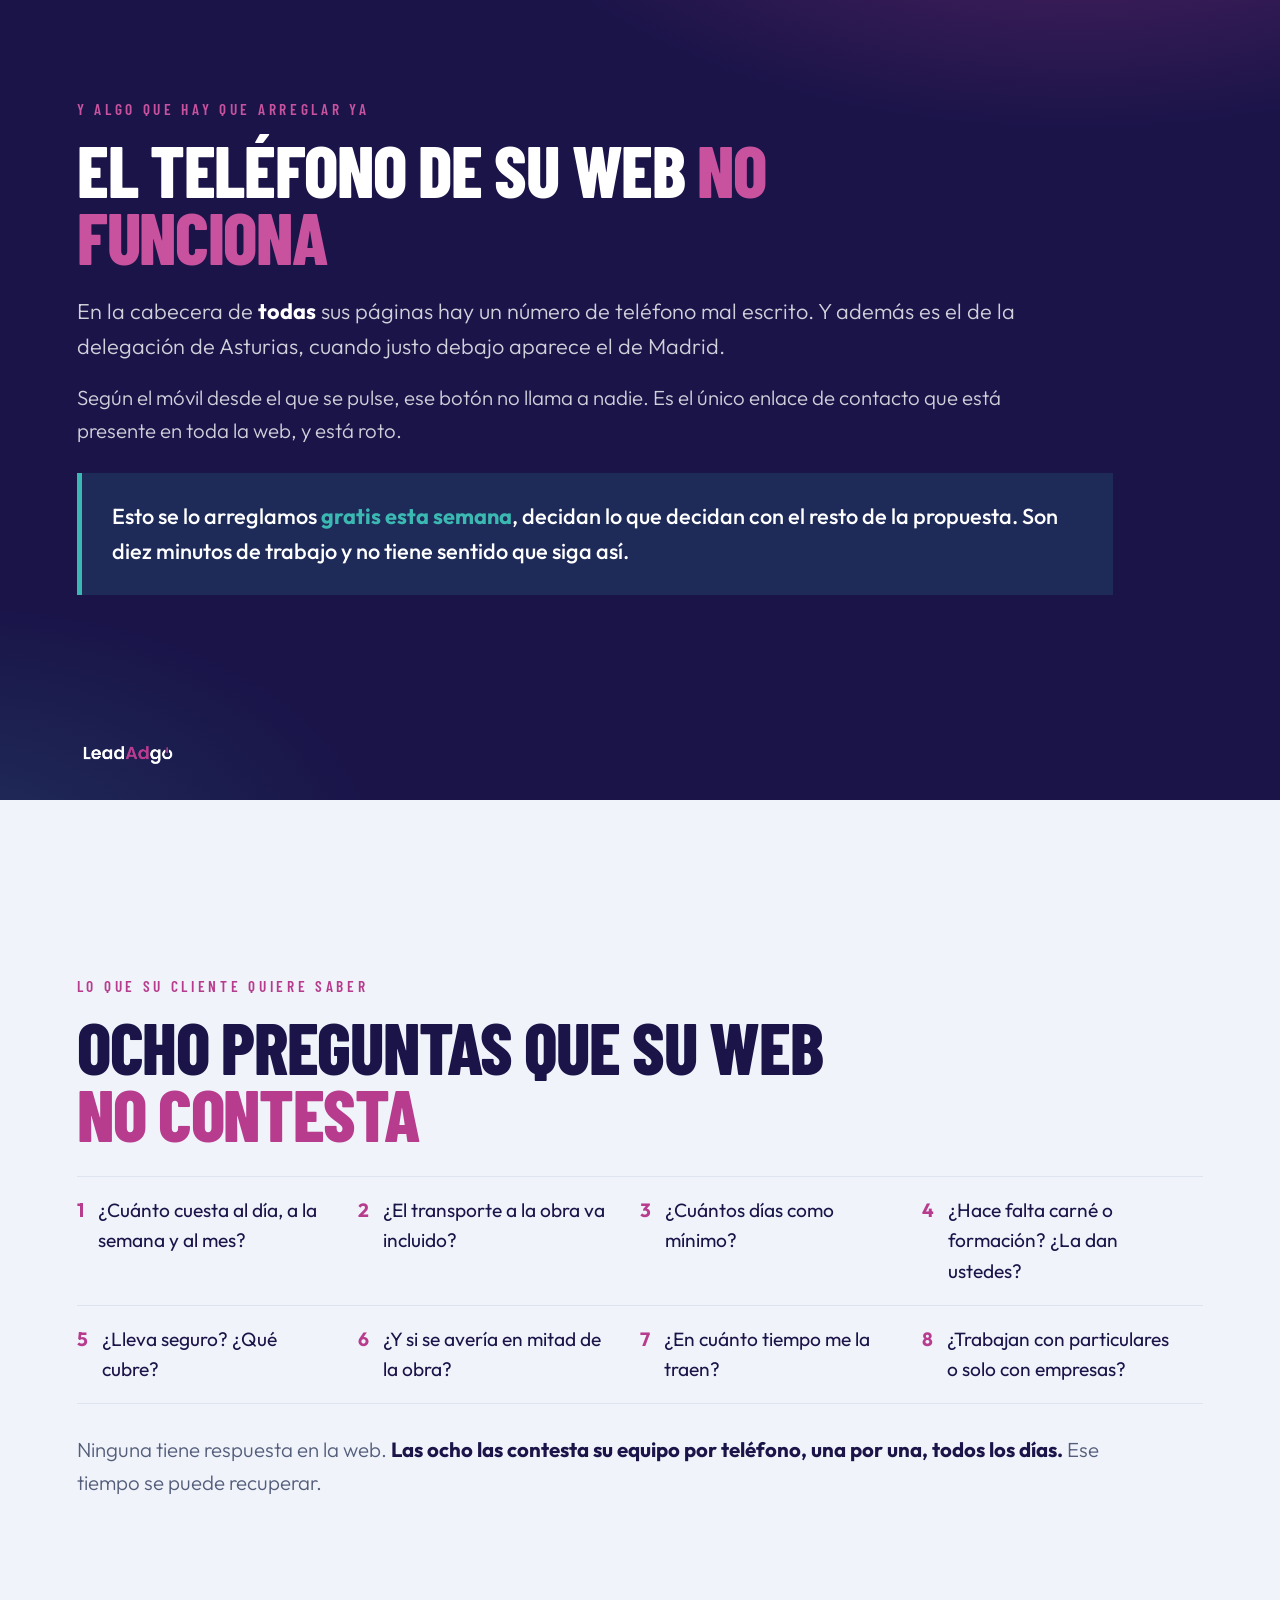
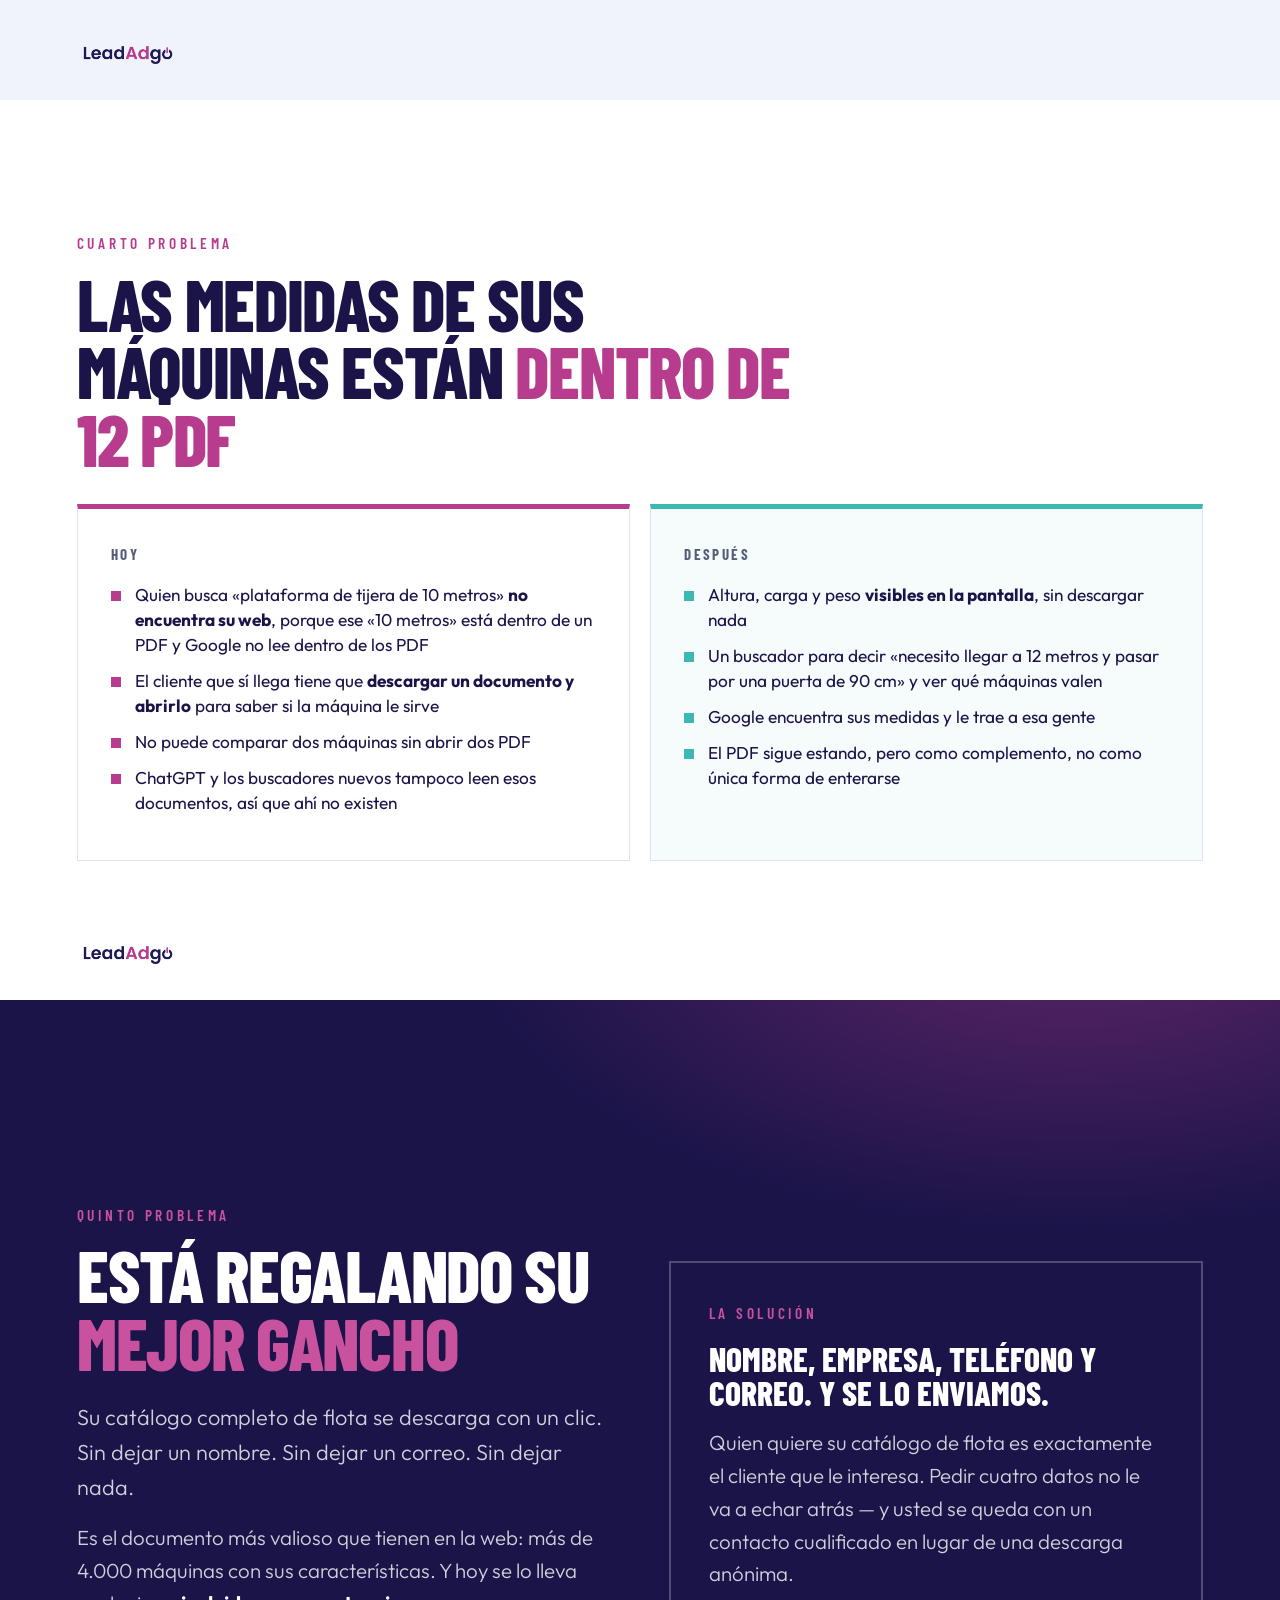
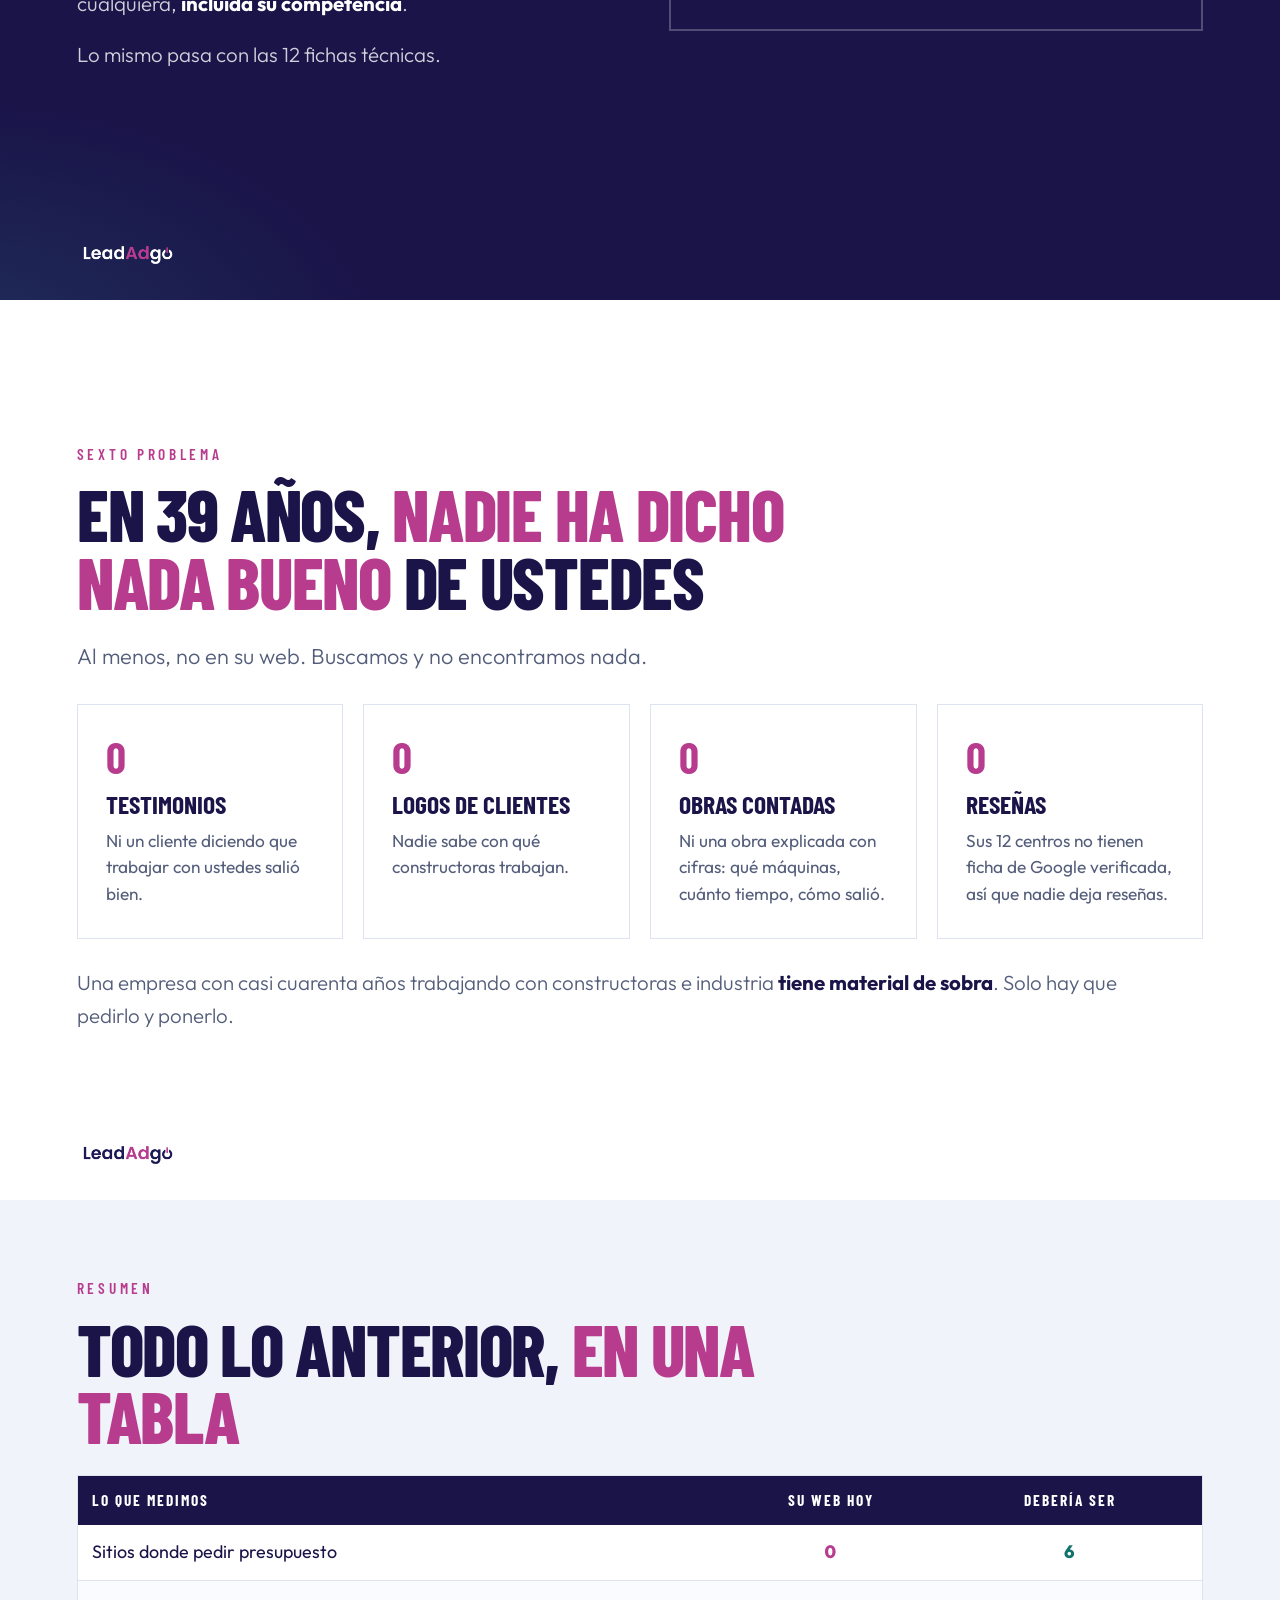
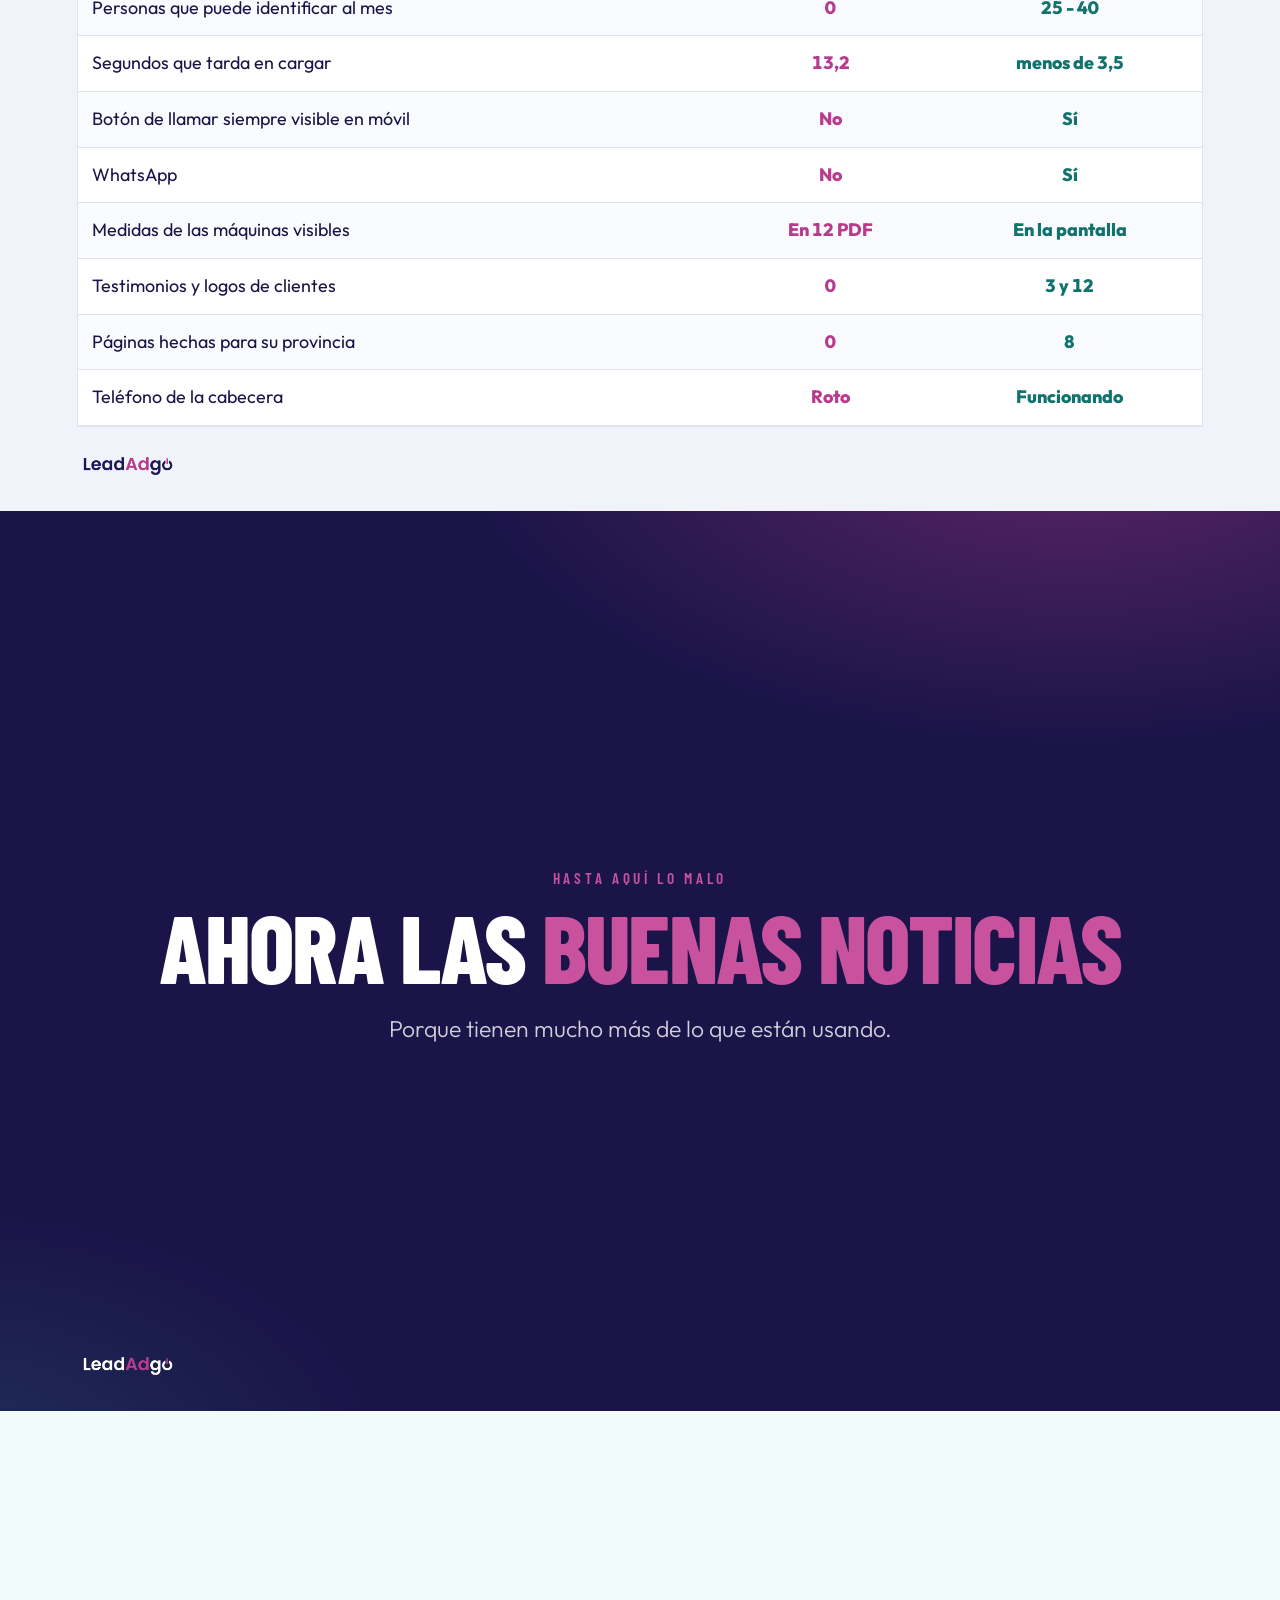
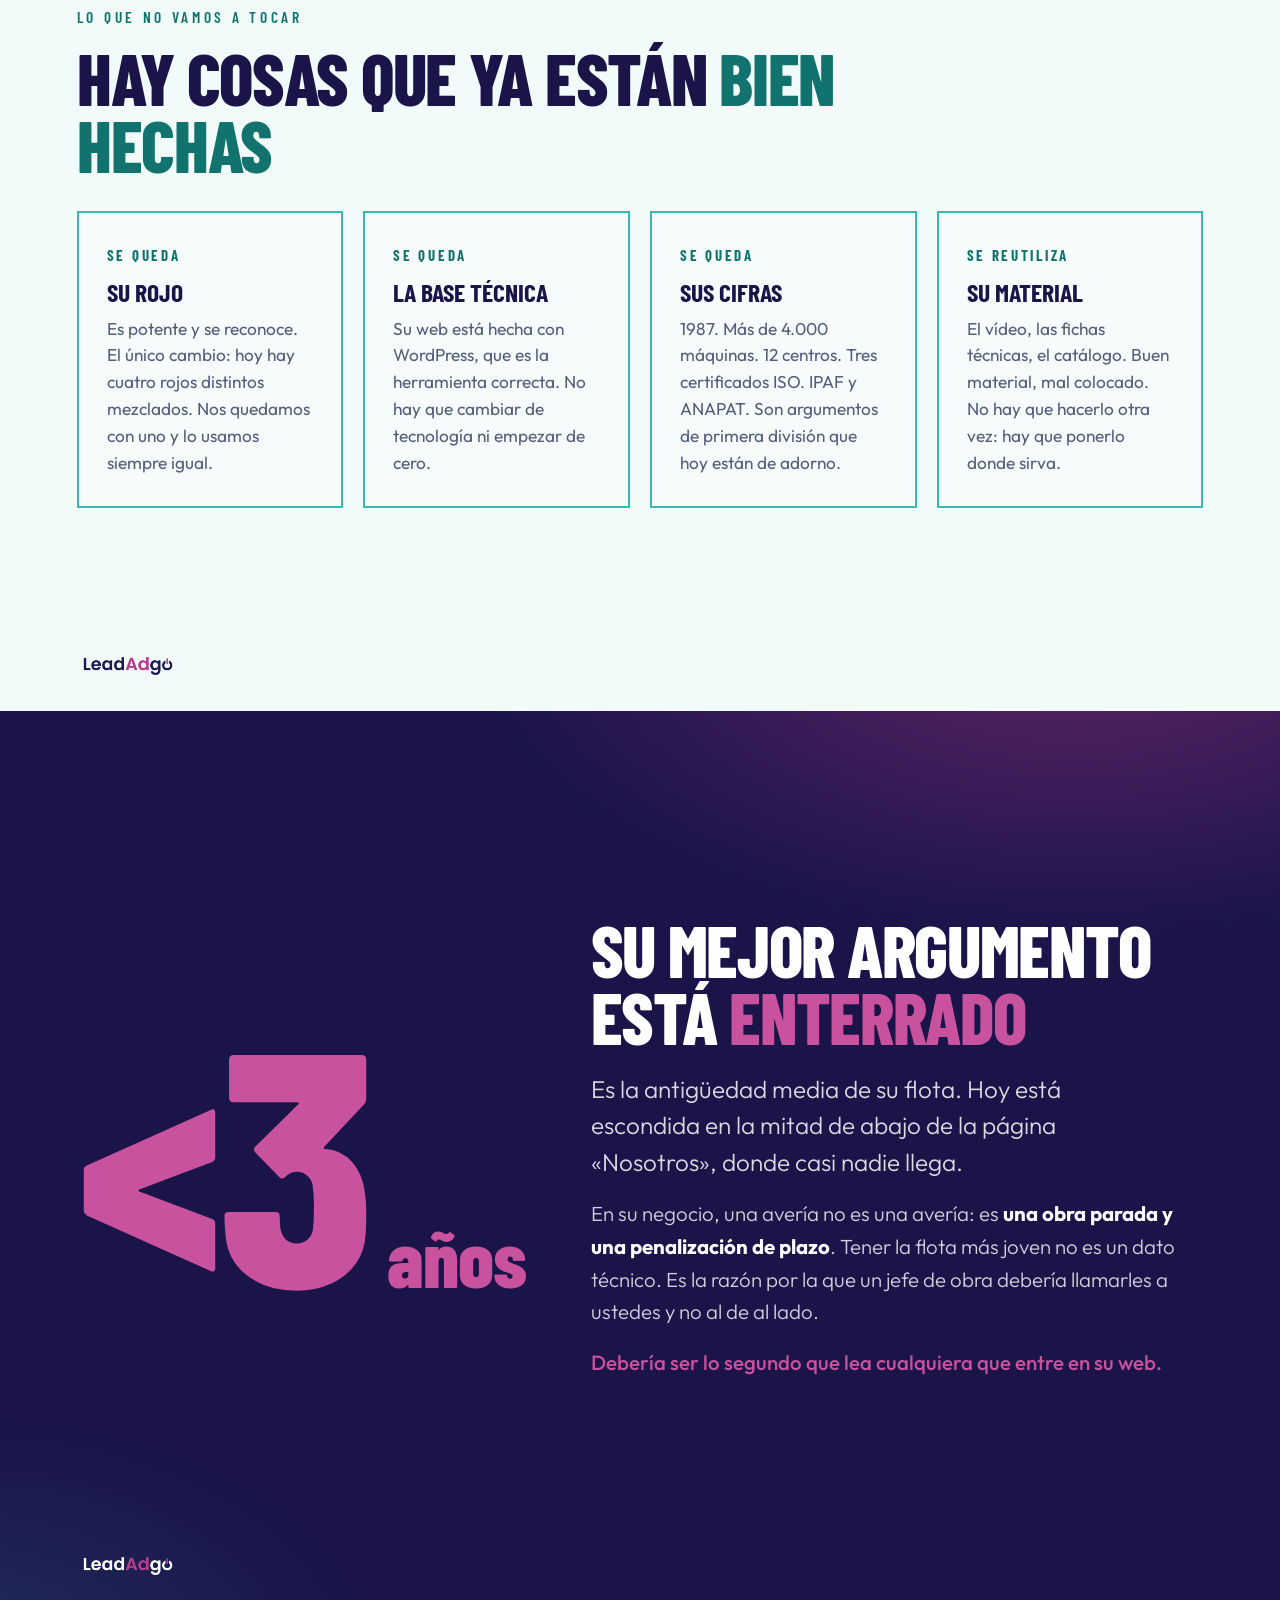
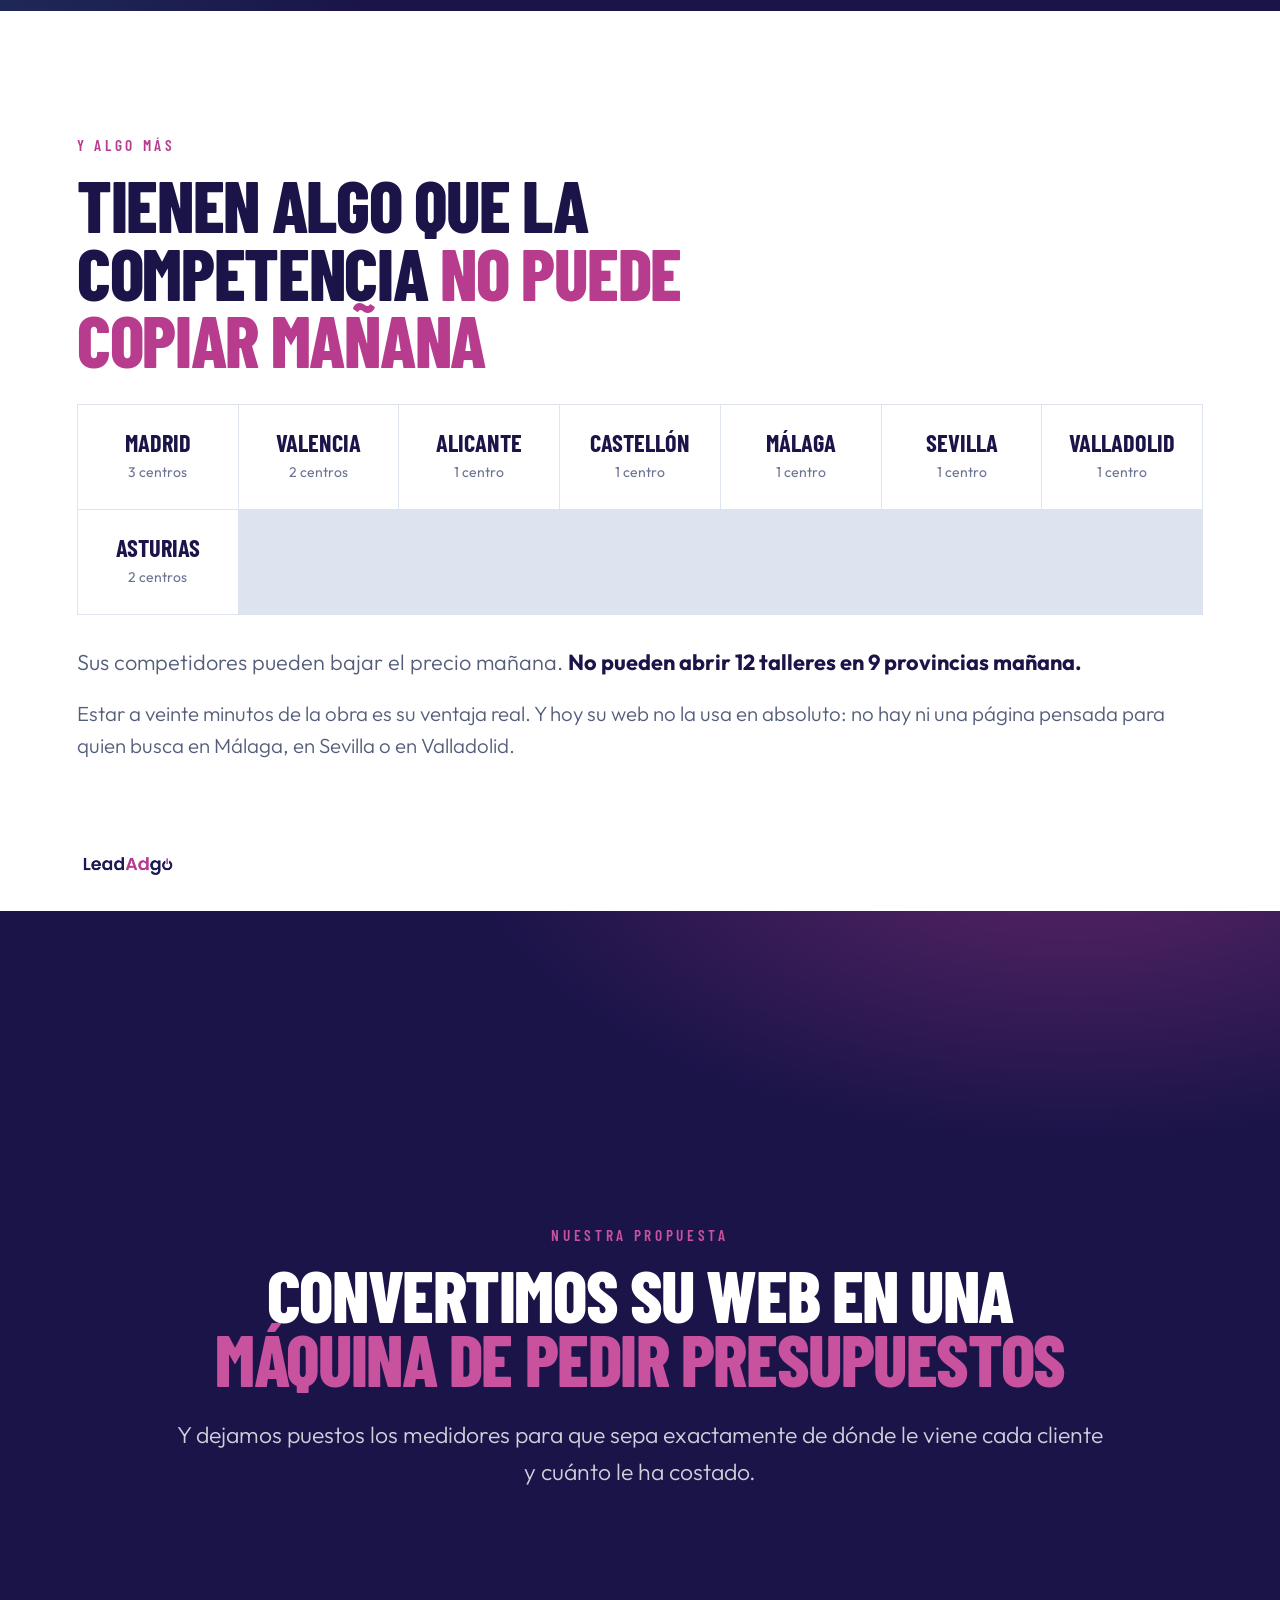
==== commit 03d593b7: "Aclara forma de pago: 50% al iniciar y 50% al publicar la web" ====
--- a/JOFEMESA-CLIENTE/index.html
+++ b/JOFEMESA-CLIENTE/index.html
@@ -842,7 +842,7 @@
       </div>
 
     </div>
-    <p class="lede" style="margin-top:24px;max-width:88ch;font-size:clamp(17px,1.4vw,20px)">Precios sin IVA. Se pagan en dos veces: al aprobar el diseño y al publicar. La web está lista en <strong>6 o 7 semanas</strong>. La inversión en publicidad de Google se paga aparte y va directamente a Google.</p>
+    <p class="lede" style="margin-top:24px;max-width:88ch;font-size:clamp(17px,1.4vw,20px)">Precios sin IVA. Se pagan en dos veces: 50% al iniciar el proyecto y 50% al publicar la web. La web está lista en <strong>6 o 7 semanas</strong>. La inversión en publicidad de Google se paga aparte y va directamente a Google.</p>
   </div>
   <div class="credit"><img class="logo-img" src="assets/logo.png" alt="LeadAdgo"></div>
 </section>
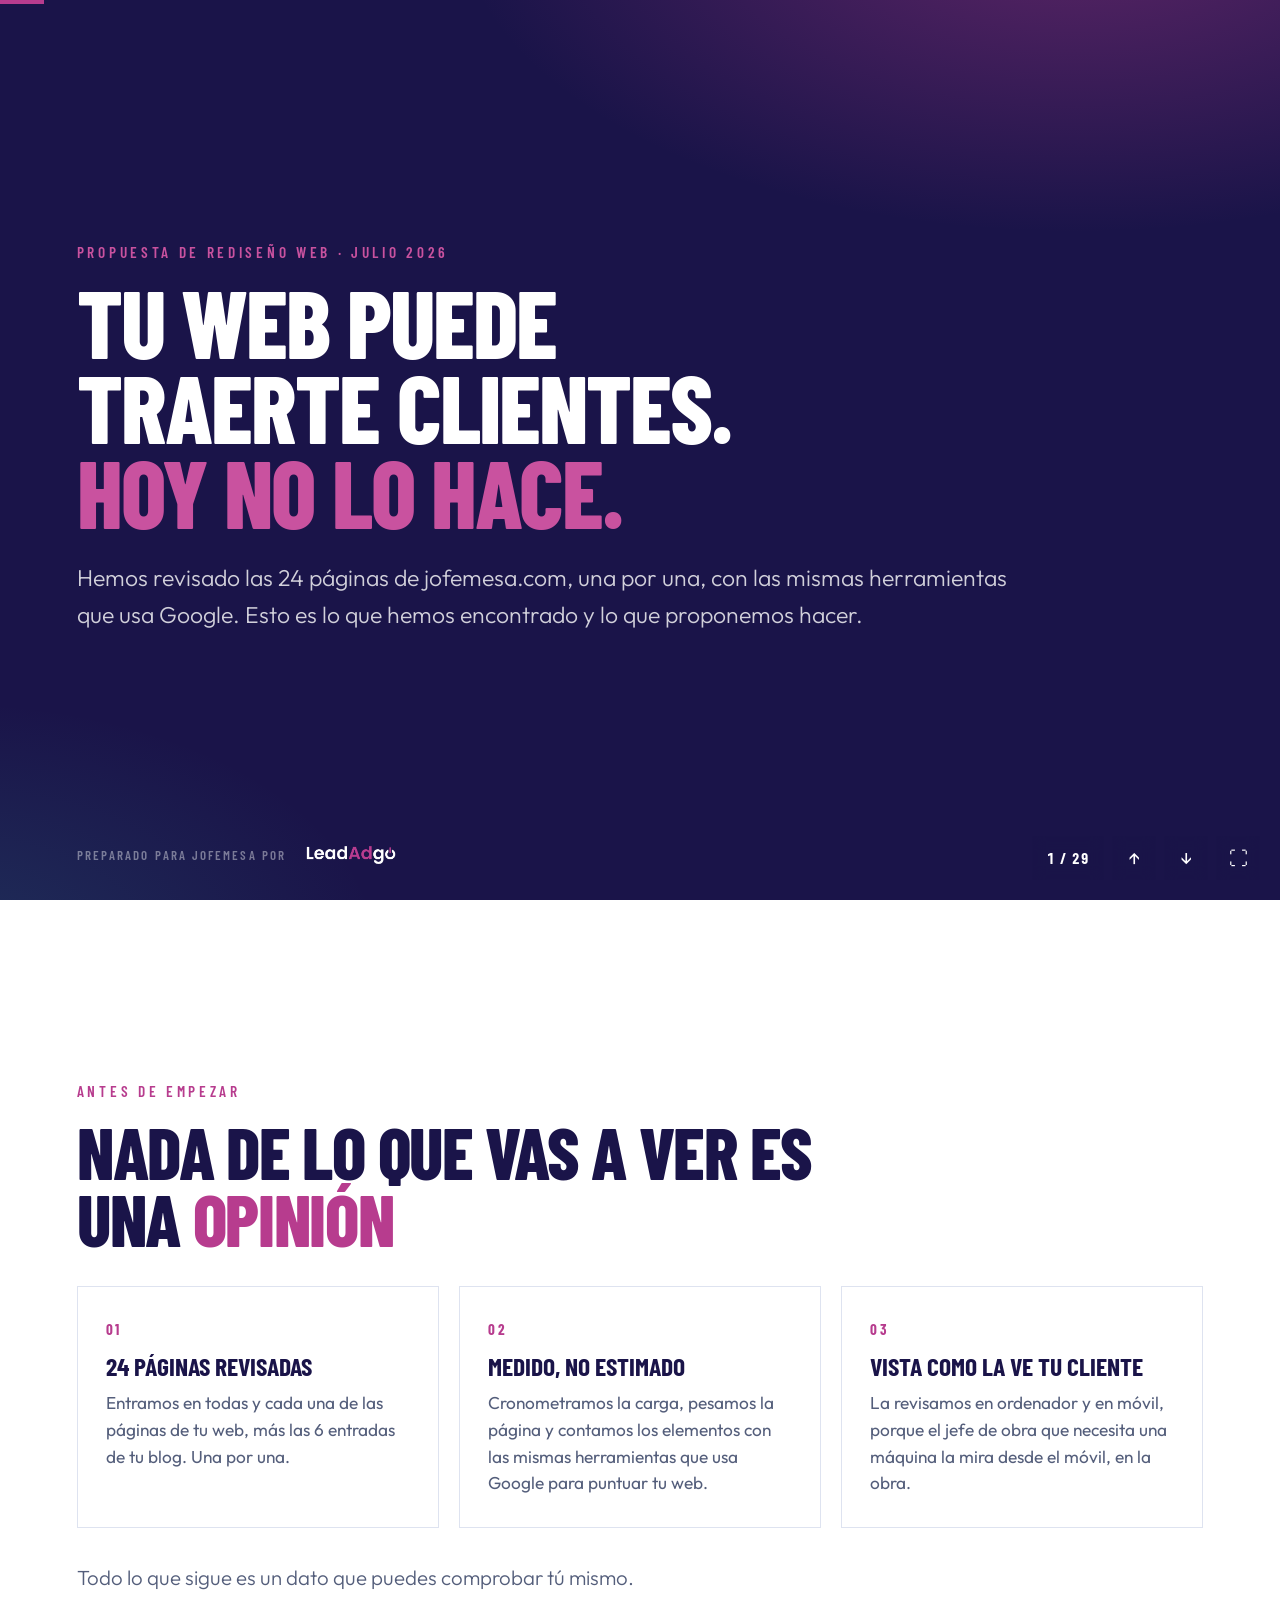
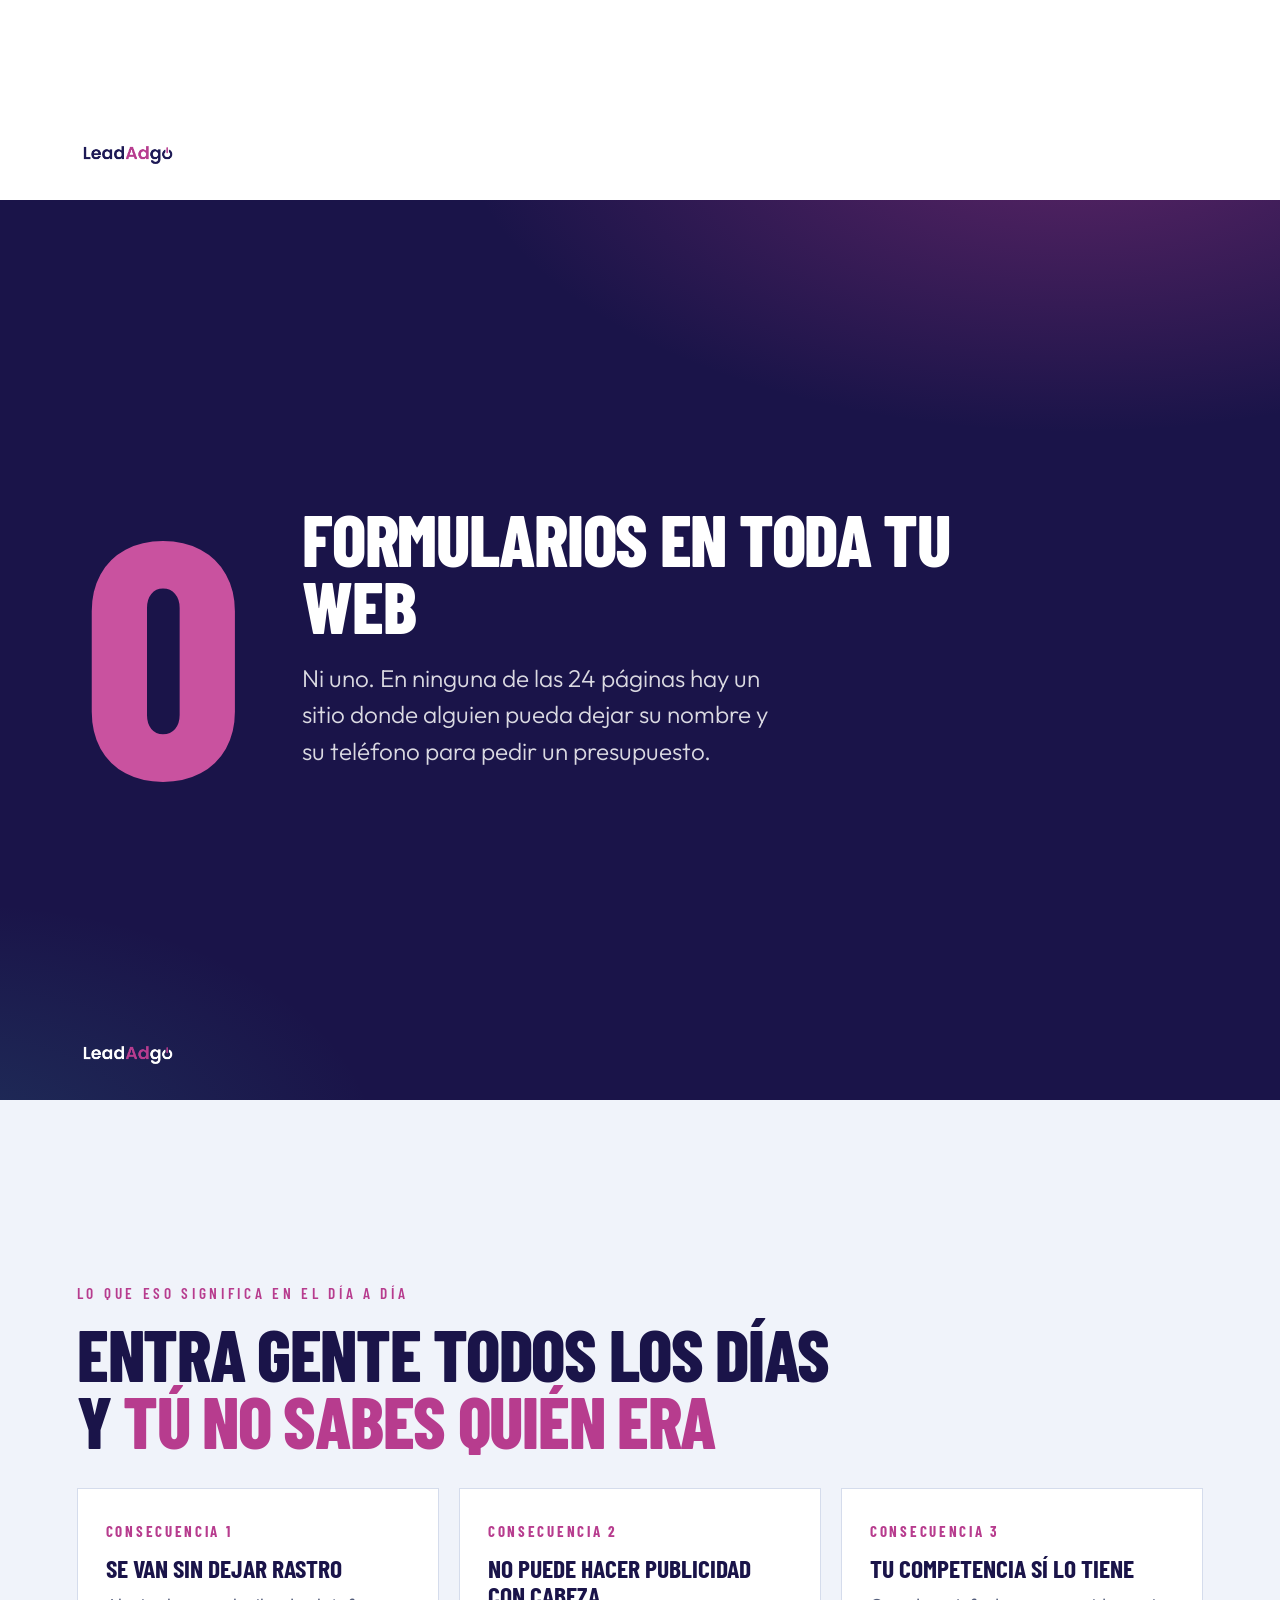
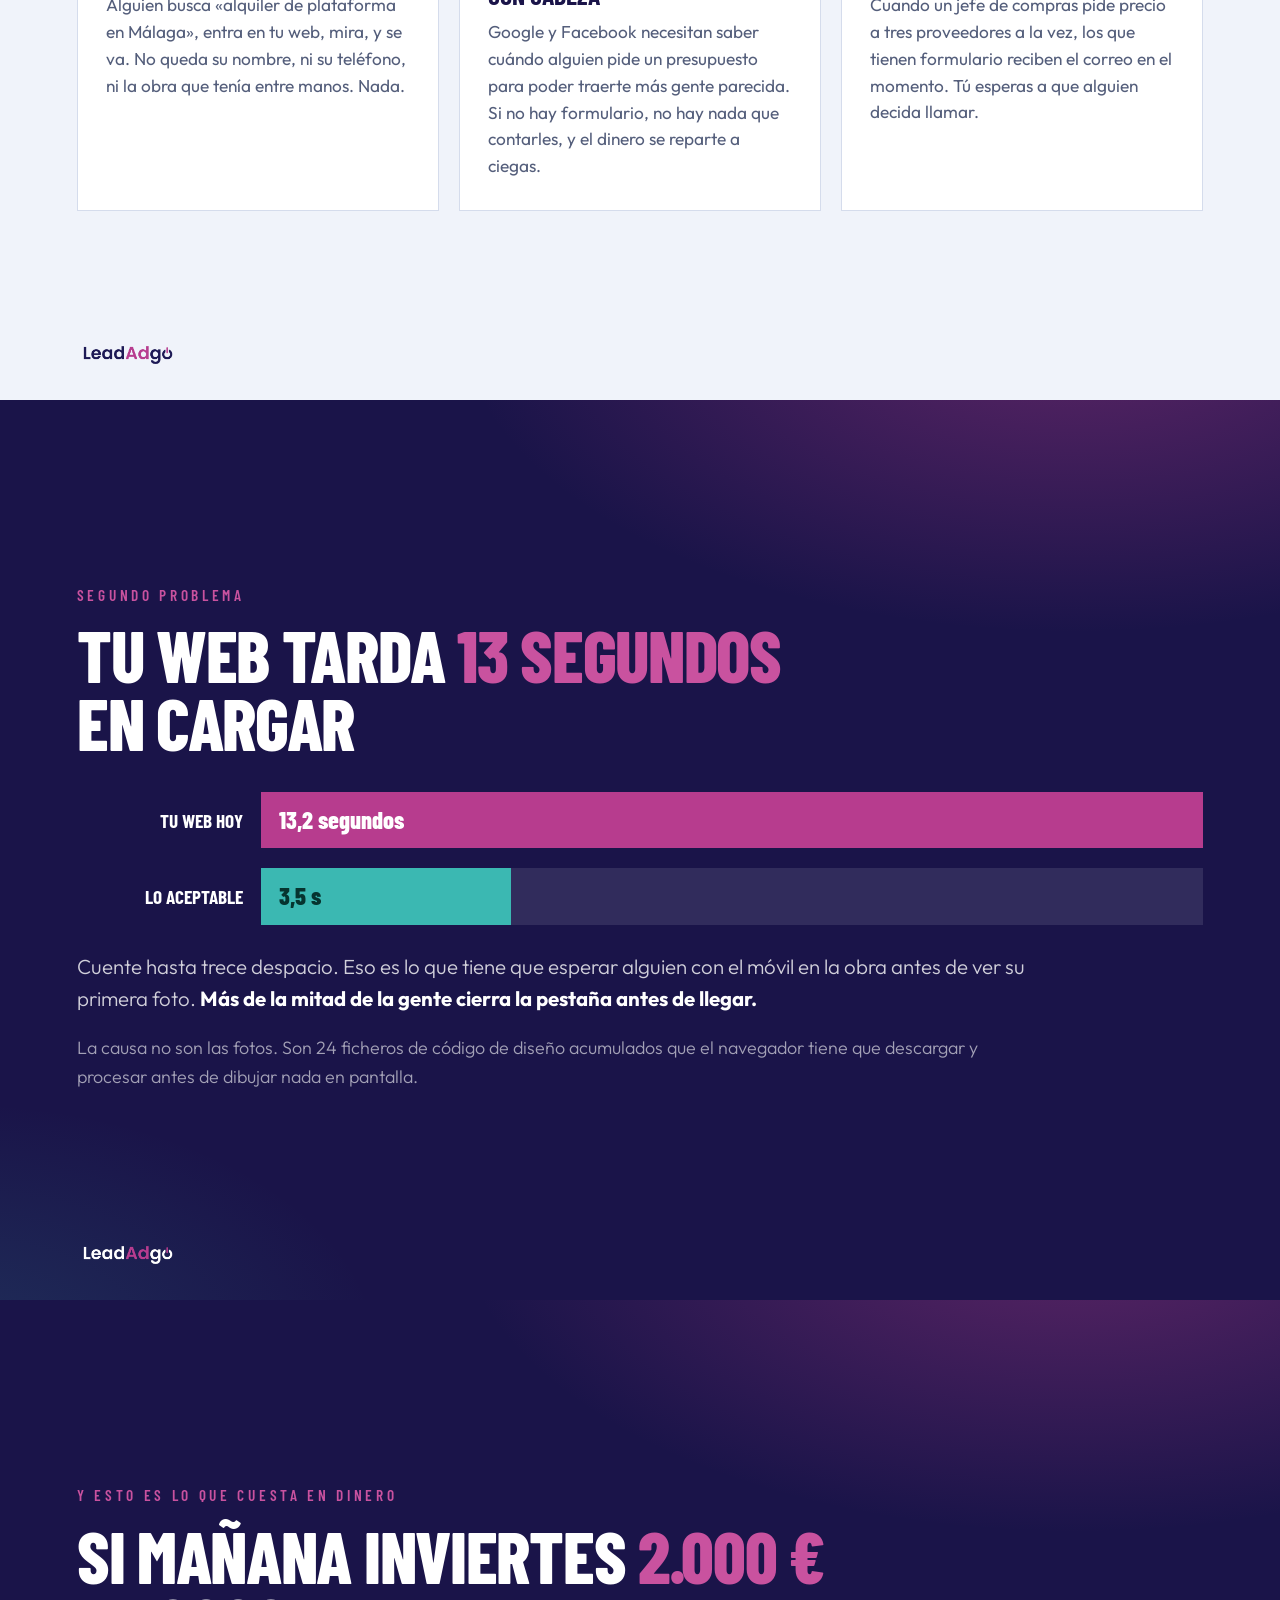
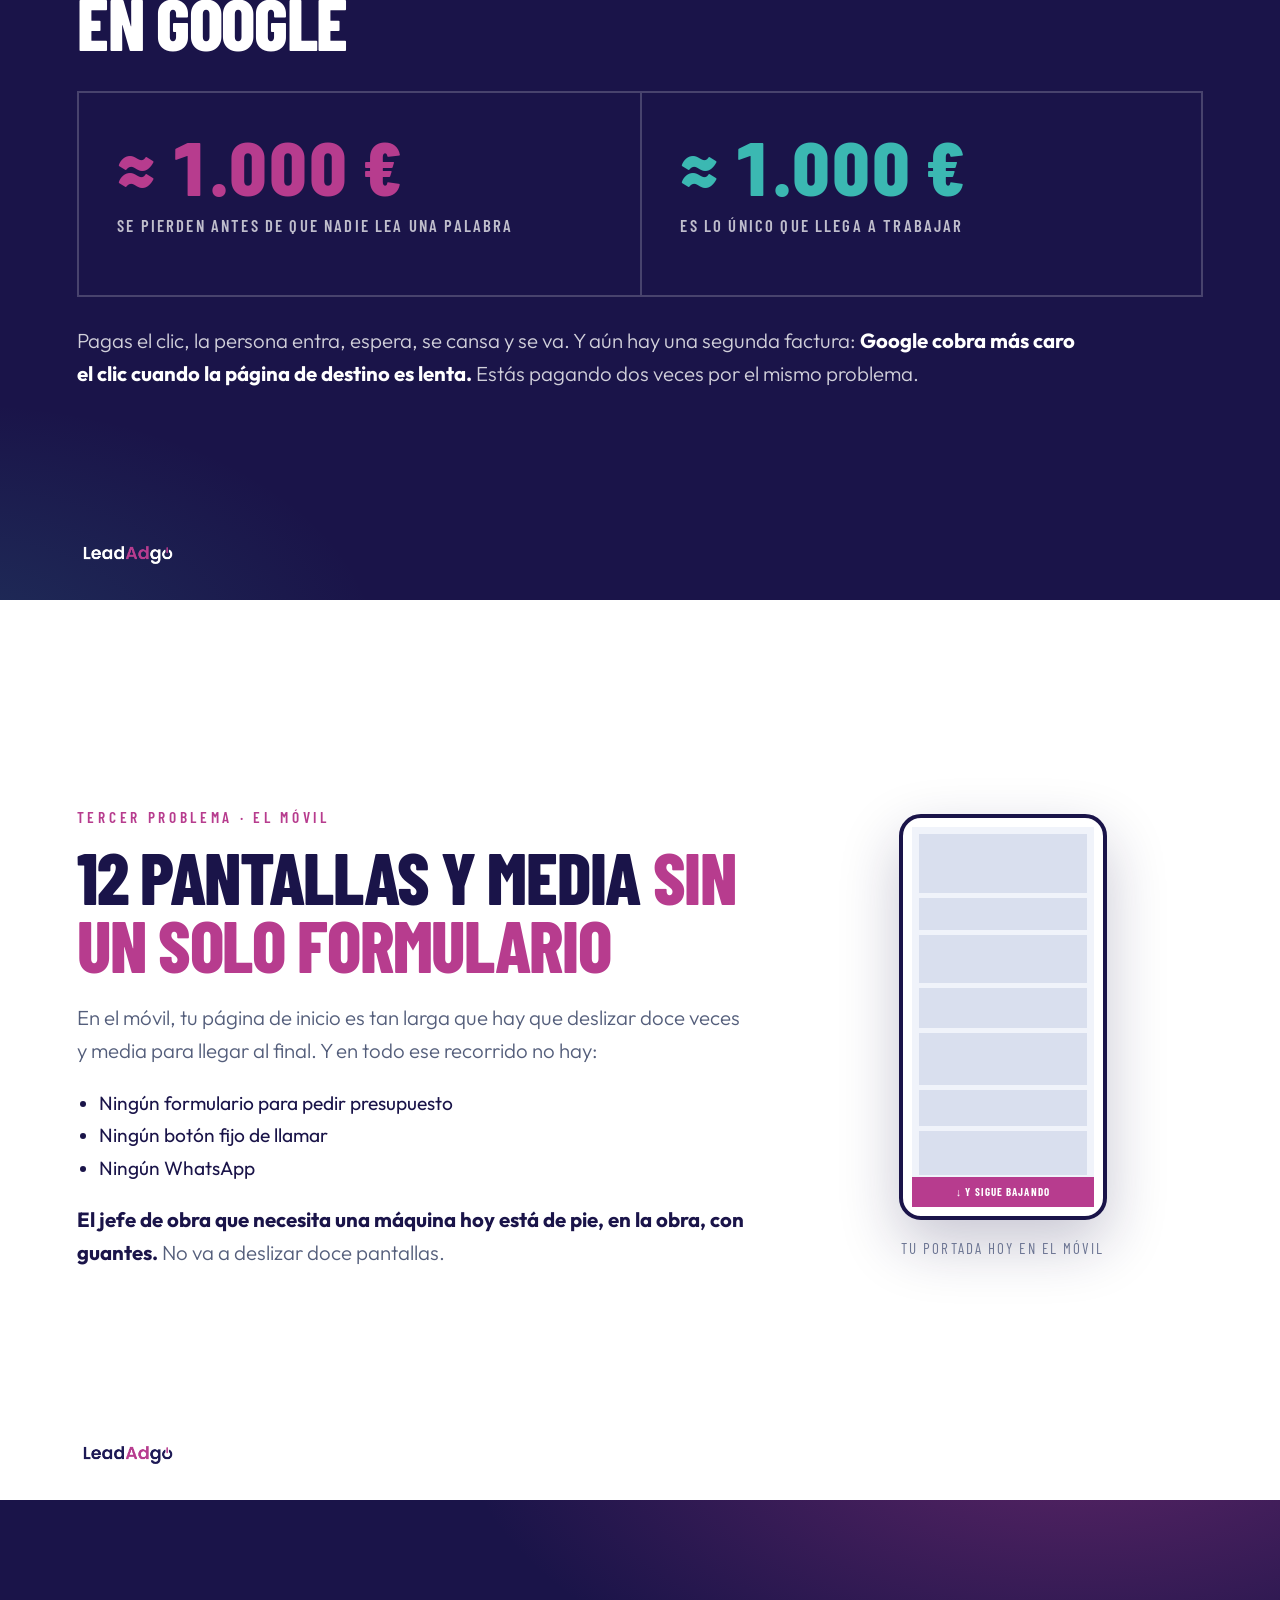
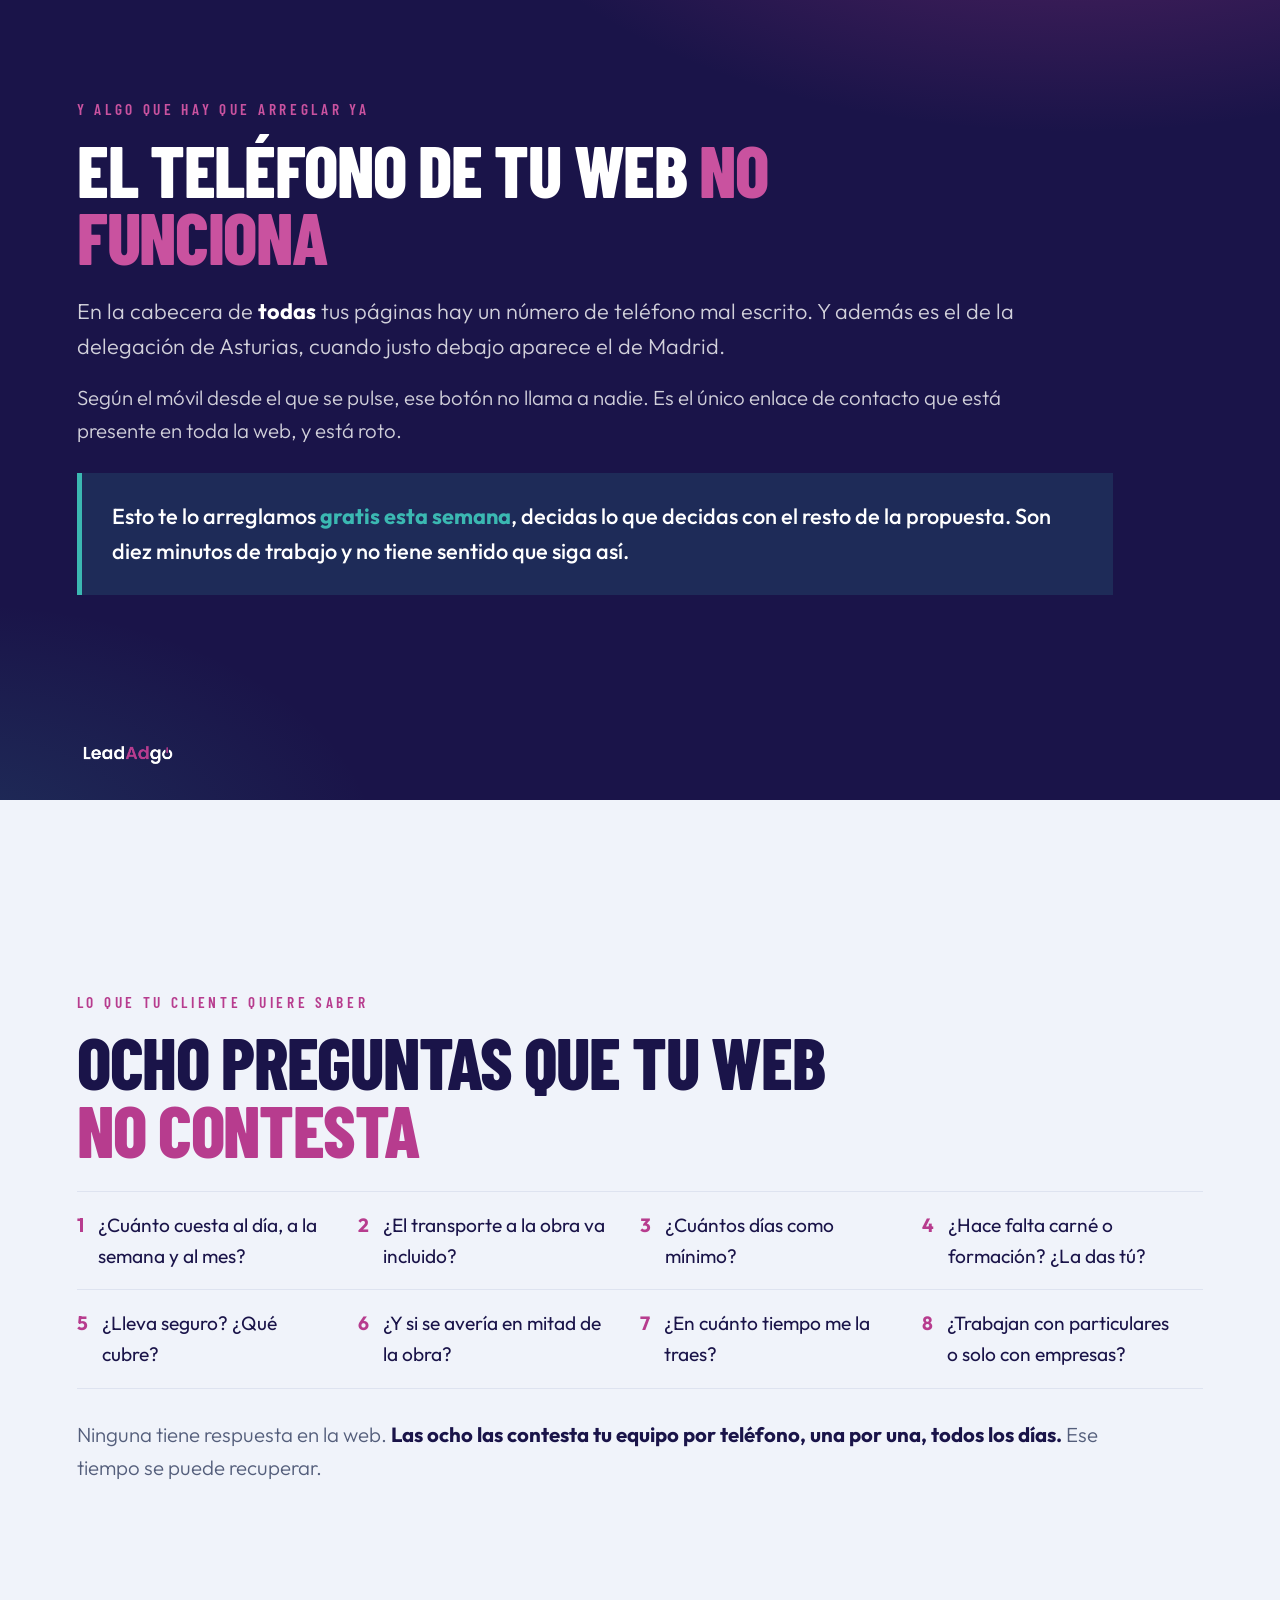
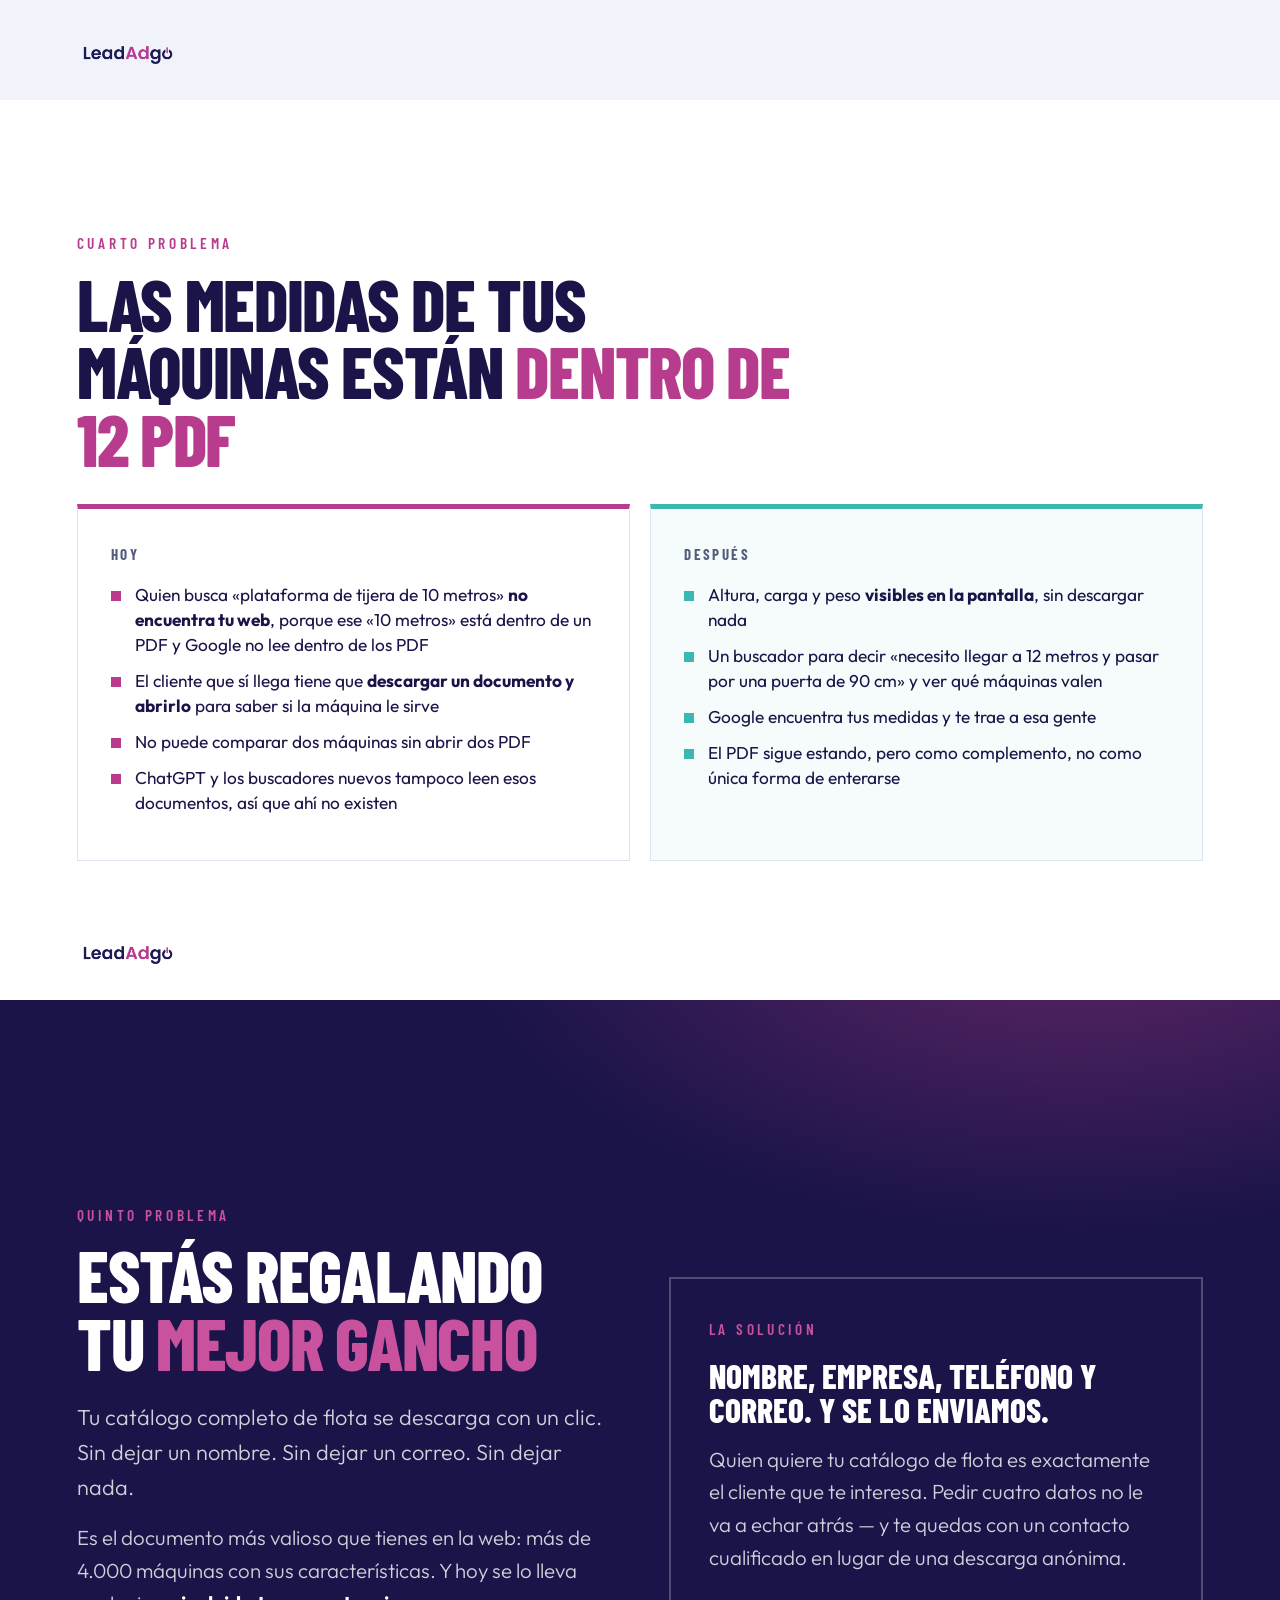
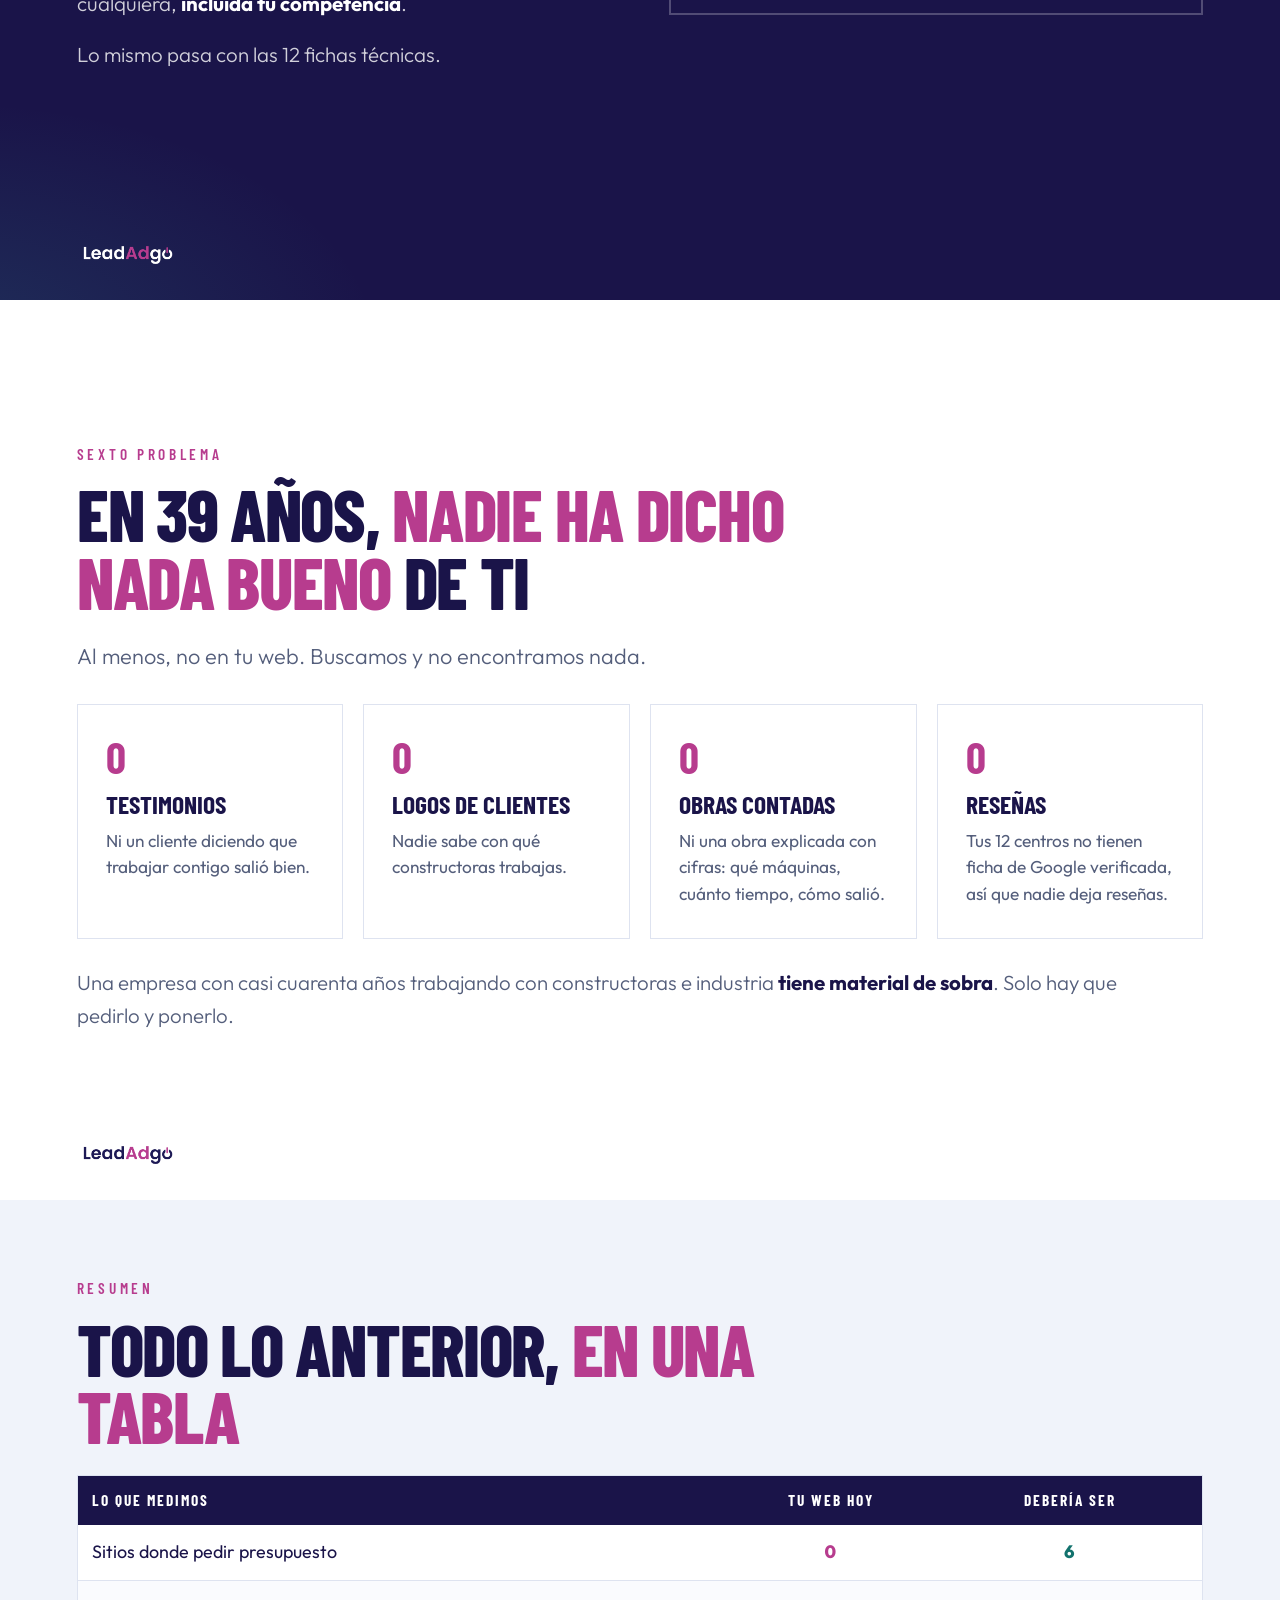
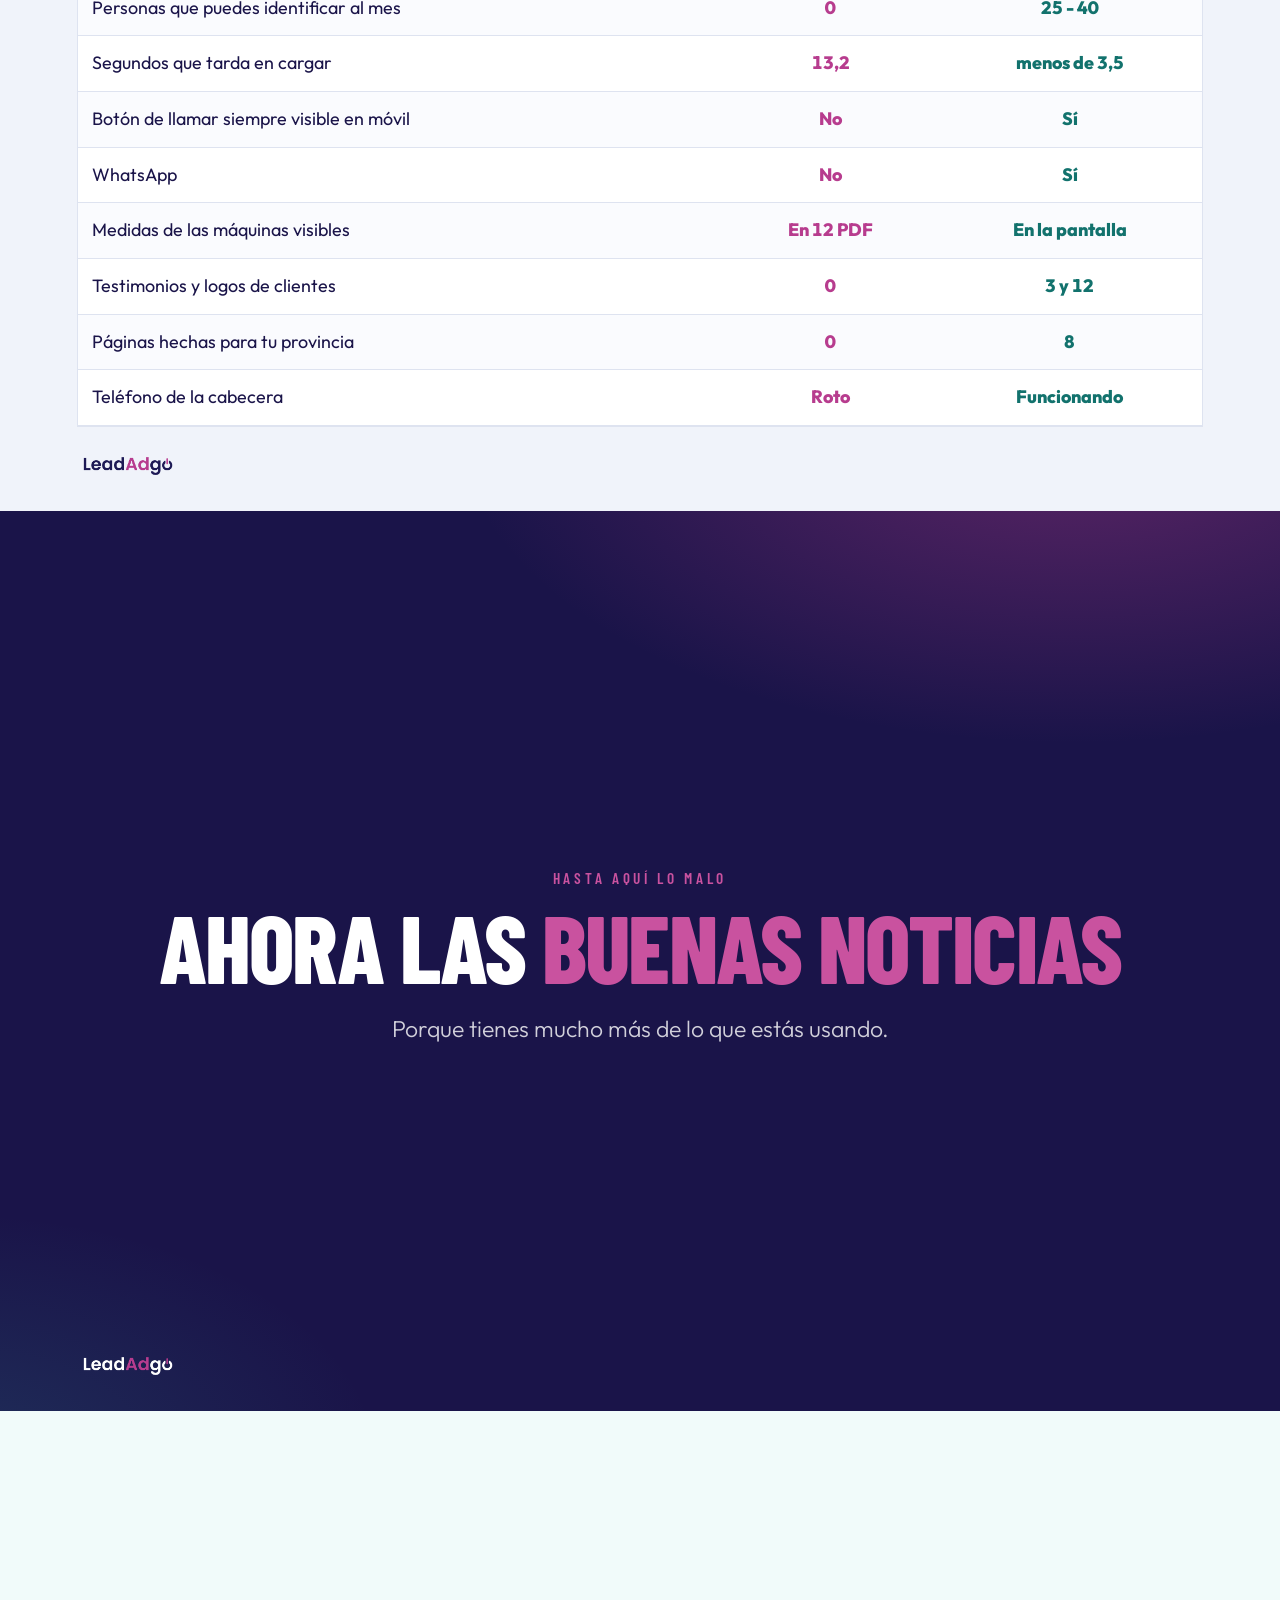
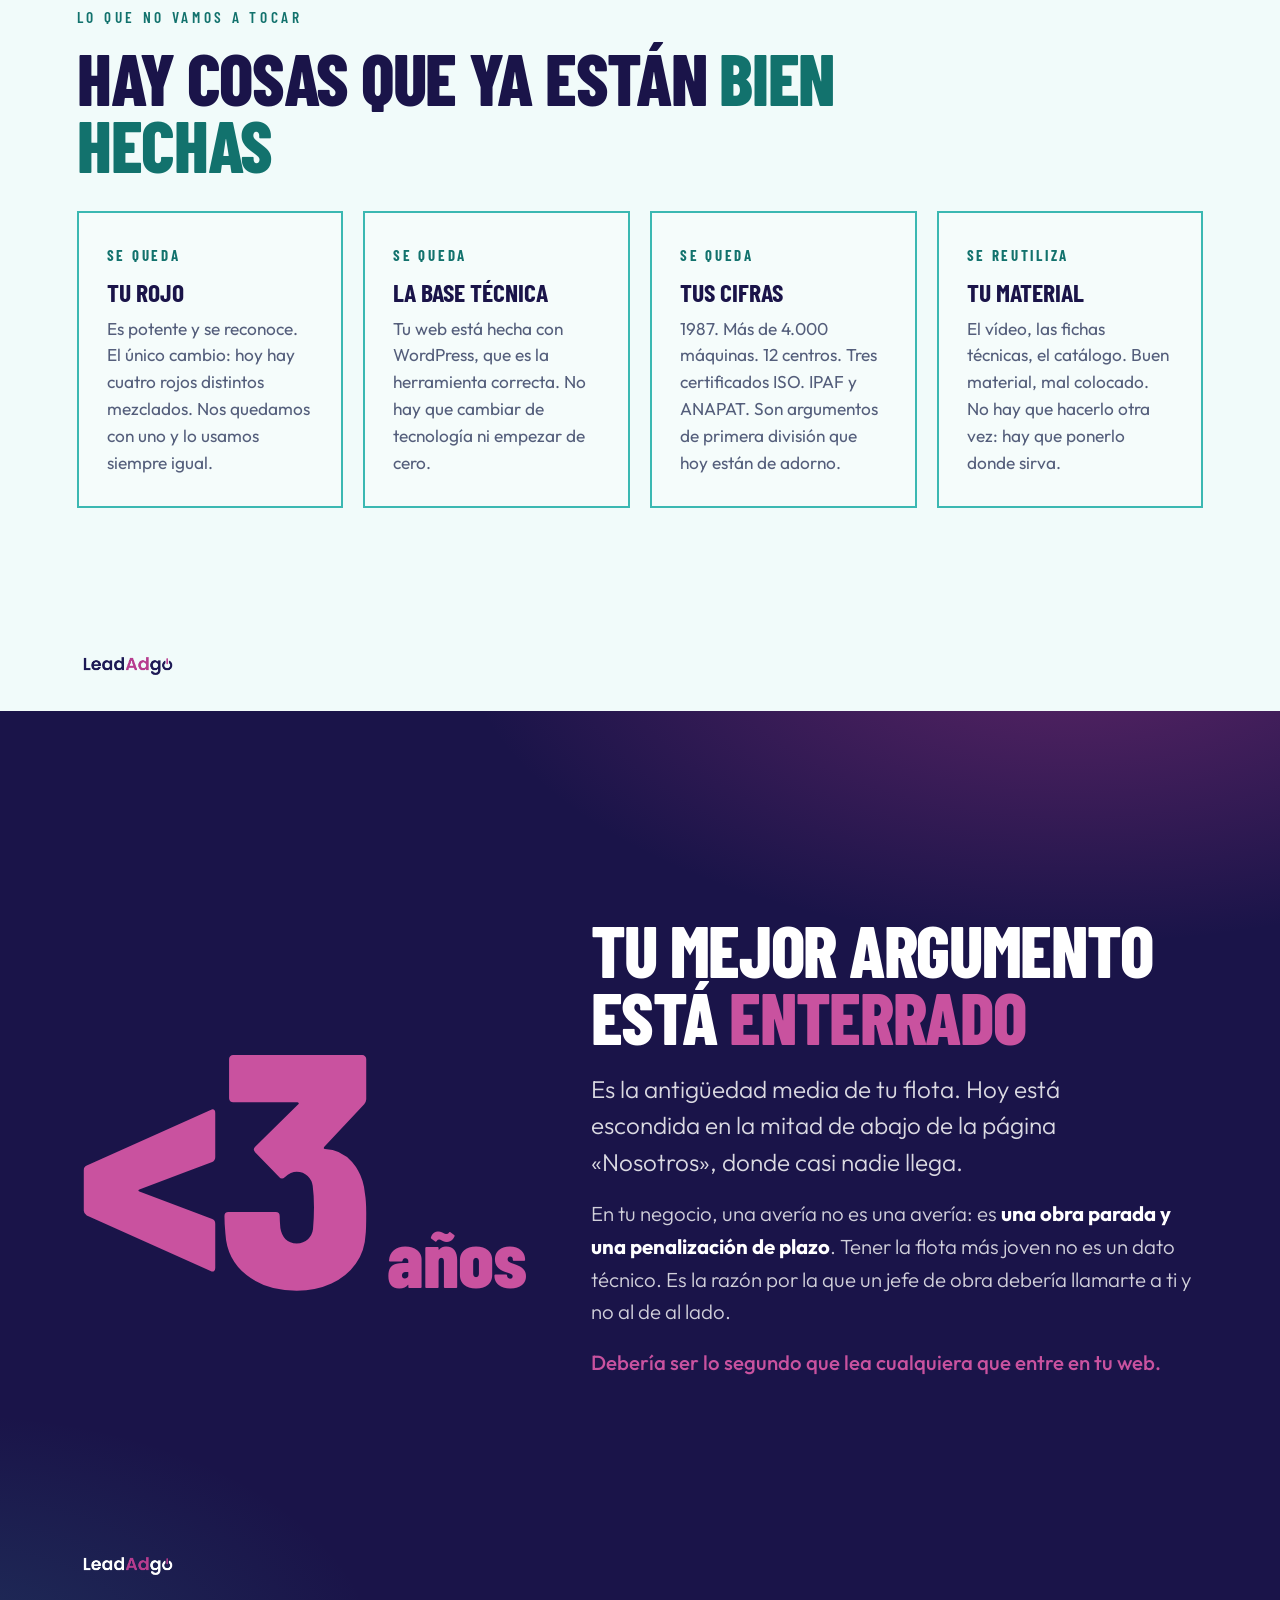
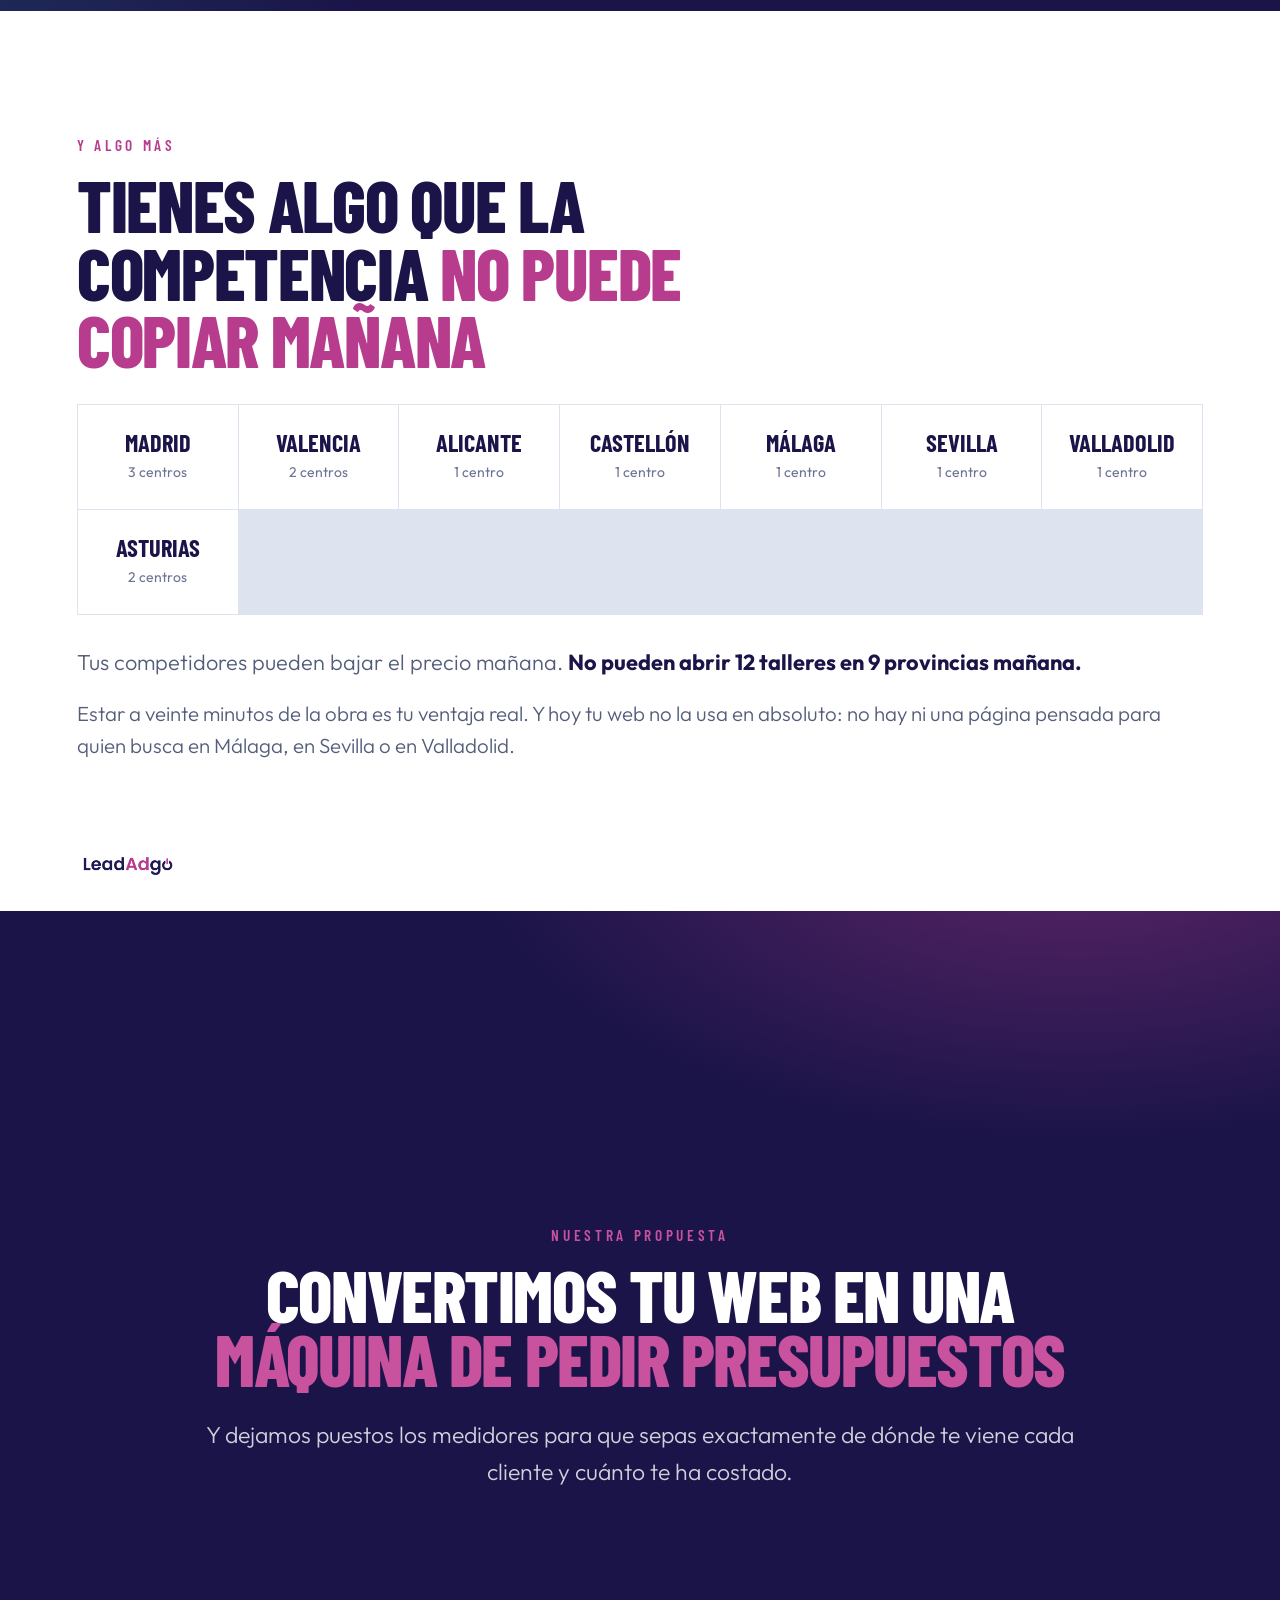
==== commit b495dfad: "Cambia el tono de la presentacion cliente de usted a tu Reescribe las 29 diapositivas para tutear al" ====
--- a/JOFEMESA-CLIENTE/index.html
+++ b/JOFEMESA-CLIENTE/index.html
@@ -3,7 +3,7 @@
 <head>
 <meta charset="utf-8">
 <meta name="viewport" content="width=device-width, initial-scale=1">
-<title>Su web puede traerle clientes · JOFEMESA × LeadadGo</title>
+<title>Tu web puede traerte clientes · JOFEMESA × LeadadGo</title>
 <meta name="description" content="Propuesta de rediseño web para JOFEMESA. Presentación comercial de LeadadGo.">
 <link href="https://fonts.googleapis.com/css2?family=Barlow+Condensed:wght@400;500;600;700;800&family=Outfit:wght@200;300;400;500;600;700;800&display=swap" rel="stylesheet">
 <style>
@@ -287,7 +287,7 @@
 <section class="s navy" data-document-role="page" data-label="01 - Portada">
   <div class="w">
     <p class="eyebrow">Propuesta de rediseño web · Julio 2026</p>
-    <h1>Su web puede<br>traerle clientes.<br><em>Hoy no lo hace.</em></h1>
+    <h1>Tu web puede<br>traerte clientes.<br><em>Hoy no lo hace.</em></h1>
     <p class="lede" style="font-size:clamp(20px,1.8vw,27px)">Hemos revisado las 24 páginas de jofemesa.com, una por una, con las mismas herramientas que usa Google. Esto es lo que hemos encontrado y lo que proponemos hacer.</p>
   </div>
   <div class="credit"><span>Preparado para JOFEMESA por</span><img class="logo-img lt" src="assets/logo-negativo.png" alt="LeadAdgo"></div>
@@ -297,13 +297,13 @@
 <section class="s" data-document-role="page" data-label="02 - Como hemos trabajado">
   <div class="w">
     <p class="eyebrow">Antes de empezar</p>
-    <h2>Nada de lo que van a ver es una <em>opinión</em></h2>
+    <h2>Nada de lo que vas a ver es una <em>opinión</em></h2>
     <div class="cards" style="margin-top:34px">
-      <div class="c"><span class="k">01</span><h4>24 páginas revisadas</h4><p>Entramos en todas y cada una de las páginas de su web, más las 6 entradas de su blog. Una por una.</p></div>
-      <div class="c"><span class="k">02</span><h4>Medido, no estimado</h4><p>Cronometramos la carga, pesamos la página y contamos los elementos con las mismas herramientas que usa Google para puntuar su web.</p></div>
-      <div class="c"><span class="k">03</span><h4>Vista como la ve su cliente</h4><p>La revisamos en ordenador y en móvil, porque el jefe de obra que necesita una máquina la mira desde el móvil, en la obra.</p></div>
-    </div>
-    <p class="lede" style="margin-top:34px">Todo lo que sigue es un dato que puede comprobar usted mismo.</p>
+      <div class="c"><span class="k">01</span><h4>24 páginas revisadas</h4><p>Entramos en todas y cada una de las páginas de tu web, más las 6 entradas de tu blog. Una por una.</p></div>
+      <div class="c"><span class="k">02</span><h4>Medido, no estimado</h4><p>Cronometramos la carga, pesamos la página y contamos los elementos con las mismas herramientas que usa Google para puntuar tu web.</p></div>
+      <div class="c"><span class="k">03</span><h4>Vista como la ve tu cliente</h4><p>La revisamos en ordenador y en móvil, porque el jefe de obra que necesita una máquina la mira desde el móvil, en la obra.</p></div>
+    </div>
+    <p class="lede" style="margin-top:34px">Todo lo que sigue es un dato que puedes comprobar tú mismo.</p>
   </div>
   <div class="credit"><img class="logo-img" src="assets/logo.png" alt="LeadAdgo"></div>
 </section>
@@ -313,7 +313,7 @@
   <div class="w numrow">
     <p class="mega">0</p>
     <div>
-      <h2 style="margin-bottom:20px">Formularios en toda su web</h2>
+      <h2 style="margin-bottom:20px">Formularios en toda tu web</h2>
       <p class="big">Ni uno. En ninguna de las 24 páginas hay un sitio donde alguien pueda dejar su nombre y su teléfono para pedir un presupuesto.</p>
     </div>
   </div>
@@ -324,11 +324,11 @@
 <section class="s mist" data-document-role="page" data-label="04 - Que significa eso">
   <div class="w">
     <p class="eyebrow">Lo que eso significa en el día a día</p>
-    <h2>Entra gente todos los días y <em>usted no sabe quién era</em></h2>
+    <h2>Entra gente todos los días y <em>tú no sabes quién era</em></h2>
     <div class="cards" style="margin-top:34px">
-      <div class="c"><span class="k">Consecuencia 1</span><h4>Se van sin dejar rastro</h4><p>Alguien busca «alquiler de plataforma en Málaga», entra en su web, mira, y se va. No queda su nombre, ni su teléfono, ni la obra que tenía entre manos. Nada.</p></div>
-      <div class="c"><span class="k">Consecuencia 2</span><h4>No puede hacer publicidad con cabeza</h4><p>Google y Facebook necesitan saber cuándo alguien pide un presupuesto para poder traerle más gente parecida. Si no hay formulario, no hay nada que contarles, y el dinero se reparte a ciegas.</p></div>
-      <div class="c"><span class="k">Consecuencia 3</span><h4>Su competencia sí lo tiene</h4><p>Cuando un jefe de compras pide precio a tres proveedores a la vez, los que tienen formulario reciben el correo en el momento. Ustedes esperan a que alguien decida llamar.</p></div>
+      <div class="c"><span class="k">Consecuencia 1</span><h4>Se van sin dejar rastro</h4><p>Alguien busca «alquiler de plataforma en Málaga», entra en tu web, mira, y se va. No queda su nombre, ni su teléfono, ni la obra que tenía entre manos. Nada.</p></div>
+      <div class="c"><span class="k">Consecuencia 2</span><h4>No puede hacer publicidad con cabeza</h4><p>Google y Facebook necesitan saber cuándo alguien pide un presupuesto para poder traerte más gente parecida. Si no hay formulario, no hay nada que contarles, y el dinero se reparte a ciegas.</p></div>
+      <div class="c"><span class="k">Consecuencia 3</span><h4>Tu competencia sí lo tiene</h4><p>Cuando un jefe de compras pide precio a tres proveedores a la vez, los que tienen formulario reciben el correo en el momento. Tú esperas a que alguien decida llamar.</p></div>
     </div>
   </div>
   <div class="credit"><img class="logo-img" src="assets/logo.png" alt="LeadAdgo"></div>
@@ -338,9 +338,9 @@
 <section class="s navy" data-document-role="page" data-label="05 - Velocidad: 13 segundos">
   <div class="w">
     <p class="eyebrow">Segundo problema</p>
-    <h2>Su web tarda <em>13 segundos</em> en cargar</h2>
+    <h2>Tu web tarda <em>13 segundos</em> en cargar</h2>
     <div class="speed" style="margin-top:36px">
-      <div class="row"><div class="lab">Su web hoy</div><div class="track"><div class="fill bad">13,2 segundos</div></div></div>
+      <div class="row"><div class="lab">Tu web hoy</div><div class="track"><div class="fill bad">13,2 segundos</div></div></div>
       <div class="row"><div class="lab">Lo aceptable</div><div class="track"><div class="fill ok">3,5 s</div></div></div>
     </div>
     <p class="lede" style="max-width:76ch;margin-top:26px">Cuente hasta trece despacio. Eso es lo que tiene que esperar alguien con el móvil en la obra antes de ver su primera foto. <strong>Más de la mitad de la gente cierra la pestaña antes de llegar.</strong></p>
@@ -353,12 +353,12 @@
 <section class="s navy" data-document-role="page" data-label="06 - La cuenta de la publicidad">
   <div class="w">
     <p class="eyebrow">Y esto es lo que cuesta en dinero</p>
-    <h2>Si mañana invierte <em>2.000 €</em> en Google</h2>
+    <h2>Si mañana inviertes <em>2.000 €</em> en Google</h2>
     <div class="money" style="margin-top:34px">
       <div class="lost"><div class="amt">≈ 1.000 €</div><p class="cap">Se pierden antes de que nadie lea una palabra</p></div>
       <div class="kept"><div class="amt">≈ 1.000 €</div><p class="cap">Es lo único que llega a trabajar</p></div>
     </div>
-    <p class="lede" style="max-width:78ch;margin-top:28px">Paga el clic, la persona entra, espera, se cansa y se va. Y aún hay una segunda factura: <strong>Google cobra más caro el clic cuando la página de destino es lenta.</strong> Está pagando dos veces por el mismo problema.</p>
+    <p class="lede" style="max-width:78ch;margin-top:28px">Pagas el clic, la persona entra, espera, se cansa y se va. Y aún hay una segunda factura: <strong>Google cobra más caro el clic cuando la página de destino es lenta.</strong> Estás pagando dos veces por el mismo problema.</p>
   </div>
   <div class="credit"><img class="logo-img lt" src="assets/logo-negativo.png" alt="LeadAdgo"></div>
 </section>
@@ -369,7 +369,7 @@
     <div>
       <p class="eyebrow">Tercer problema · el móvil</p>
       <h2>12 pantallas y media <em>sin un solo formulario</em></h2>
-      <p class="lede">En el móvil, su página de inicio es tan larga que hay que deslizar doce veces y media para llegar al final. Y en todo ese recorrido no hay:</p>
+      <p class="lede">En el móvil, tu página de inicio es tan larga que hay que deslizar doce veces y media para llegar al final. Y en todo ese recorrido no hay:</p>
       <ul style="font-size:clamp(18px,1.5vw,23px);line-height:1.7;padding-left:22px">
         <li>Ningún formulario para pedir presupuesto</li>
         <li>Ningún botón fijo de llamar</li>
@@ -391,7 +391,7 @@
           <div class="marker">↓ y sigue bajando</div>
         </div>
       </div>
-      <p style="text-align:center;font-family:var(--fd);font-size:15px;letter-spacing:.14em;text-transform:uppercase;color:var(--t3);margin-top:16px">Su portada hoy en el móvil</p>
+      <p style="text-align:center;font-family:var(--fd);font-size:15px;letter-spacing:.14em;text-transform:uppercase;color:var(--t3);margin-top:16px">Tu portada hoy en el móvil</p>
     </div>
   </div>
   <div class="credit"><img class="logo-img" src="assets/logo.png" alt="LeadAdgo"></div>
@@ -401,11 +401,11 @@
 <section class="s navy" data-document-role="page" data-label="08 - Telefono roto">
   <div class="w">
     <p class="eyebrow">Y algo que hay que arreglar ya</p>
-    <h2>El teléfono de su web <em>no funciona</em></h2>
-    <p class="lede" style="max-width:74ch;font-size:clamp(20px,1.7vw,26px)">En la cabecera de <strong>todas</strong> sus páginas hay un número de teléfono mal escrito. Y además es el de la delegación de Asturias, cuando justo debajo aparece el de Madrid.</p>
+    <h2>El teléfono de tu web <em>no funciona</em></h2>
+    <p class="lede" style="max-width:74ch;font-size:clamp(20px,1.7vw,26px)">En la cabecera de <strong>todas</strong> tus páginas hay un número de teléfono mal escrito. Y además es el de la delegación de Asturias, cuando justo debajo aparece el de Madrid.</p>
     <p class="lede" style="max-width:74ch">Según el móvil desde el que se pulse, ese botón no llama a nadie. Es el único enlace de contacto que está presente en toda la web, y está roto.</p>
     <div style="background:rgba(59,184,178,.14);border-left:5px solid var(--teal);padding:26px 30px;margin-top:26px;max-width:74ch">
-      <p style="margin:0;font-size:clamp(19px,1.7vw,25px);font-weight:500;color:#fff">Esto se lo arreglamos <strong style="color:var(--teal)">gratis esta semana</strong>, decidan lo que decidan con el resto de la propuesta. Son diez minutos de trabajo y no tiene sentido que siga así.</p>
+      <p style="margin:0;font-size:clamp(19px,1.7vw,25px);font-weight:500;color:#fff">Esto te lo arreglamos <strong style="color:var(--teal)">gratis esta semana</strong>, decidas lo que decidas con el resto de la propuesta. Son diez minutos de trabajo y no tiene sentido que siga así.</p>
     </div>
   </div>
   <div class="credit"><img class="logo-img lt" src="assets/logo-negativo.png" alt="LeadAdgo"></div>
@@ -414,19 +414,19 @@
 <!-- ═══════════════ 09 · LAS 8 PREGUNTAS ═══════════════ -->
 <section class="s mist" data-document-role="page" data-label="09 - Las 8 preguntas">
   <div class="w">
-    <p class="eyebrow">Lo que su cliente quiere saber</p>
-    <h2>Ocho preguntas que su web <em>no contesta</em></h2>
+    <p class="eyebrow">Lo que tu cliente quiere saber</p>
+    <h2>Ocho preguntas que tu web <em>no contesta</em></h2>
     <div class="qs" style="margin-top:28px">
       <div><i>1</i><span>¿Cuánto cuesta al día, a la semana y al mes?</span></div>
       <div><i>2</i><span>¿El transporte a la obra va incluido?</span></div>
       <div><i>3</i><span>¿Cuántos días como mínimo?</span></div>
-      <div><i>4</i><span>¿Hace falta carné o formación? ¿La dan ustedes?</span></div>
+      <div><i>4</i><span>¿Hace falta carné o formación? ¿La das tú?</span></div>
       <div><i>5</i><span>¿Lleva seguro? ¿Qué cubre?</span></div>
       <div><i>6</i><span>¿Y si se avería en mitad de la obra?</span></div>
-      <div><i>7</i><span>¿En cuánto tiempo me la traen?</span></div>
+      <div><i>7</i><span>¿En cuánto tiempo me la traes?</span></div>
       <div><i>8</i><span>¿Trabajan con particulares o solo con empresas?</span></div>
     </div>
-    <p class="lede" style="margin-top:30px;max-width:80ch">Ninguna tiene respuesta en la web. <strong>Las ocho las contesta su equipo por teléfono, una por una, todos los días.</strong> Ese tiempo se puede recuperar.</p>
+    <p class="lede" style="margin-top:30px;max-width:80ch">Ninguna tiene respuesta en la web. <strong>Las ocho las contesta tu equipo por teléfono, una por una, todos los días.</strong> Ese tiempo se puede recuperar.</p>
   </div>
   <div class="credit"><img class="logo-img" src="assets/logo.png" alt="LeadAdgo"></div>
 </section>
@@ -435,12 +435,12 @@
 <section class="s" data-document-role="page" data-label="10 - Datos escondidos en PDF">
   <div class="w">
     <p class="eyebrow">Cuarto problema</p>
-    <h2>Las medidas de sus máquinas están <em>dentro de 12 PDF</em></h2>
+    <h2>Las medidas de tus máquinas están <em>dentro de 12 PDF</em></h2>
     <div class="ba" style="margin-top:32px">
       <div class="bef">
         <p class="tt">Hoy</p>
         <ul>
-          <li>Quien busca «plataforma de tijera de 10 metros» <strong>no encuentra su web</strong>, porque ese «10 metros» está dentro de un PDF y Google no lee dentro de los PDF</li>
+          <li>Quien busca «plataforma de tijera de 10 metros» <strong>no encuentra tu web</strong>, porque ese «10 metros» está dentro de un PDF y Google no lee dentro de los PDF</li>
           <li>El cliente que sí llega tiene que <strong>descargar un documento y abrirlo</strong> para saber si la máquina le sirve</li>
           <li>No puede comparar dos máquinas sin abrir dos PDF</li>
           <li>ChatGPT y los buscadores nuevos tampoco leen esos documentos, así que ahí no existen</li>
@@ -451,7 +451,7 @@
         <ul>
           <li>Altura, carga y peso <strong>visibles en la pantalla</strong>, sin descargar nada</li>
           <li>Un buscador para decir «necesito llegar a 12 metros y pasar por una puerta de 90 cm» y ver qué máquinas valen</li>
-          <li>Google encuentra sus medidas y le trae a esa gente</li>
+          <li>Google encuentra tus medidas y te trae a esa gente</li>
           <li>El PDF sigue estando, pero como complemento, no como única forma de enterarse</li>
         </ul>
       </div>
@@ -465,15 +465,15 @@
   <div class="w split">
     <div>
       <p class="eyebrow">Quinto problema</p>
-      <h2>Está regalando su <em>mejor gancho</em></h2>
-      <p class="lede" style="font-size:clamp(20px,1.7vw,26px)">Su catálogo completo de flota se descarga con un clic. Sin dejar un nombre. Sin dejar un correo. Sin dejar nada.</p>
-      <p class="lede">Es el documento más valioso que tienen en la web: más de 4.000 máquinas con sus características. Y hoy se lo lleva cualquiera, <strong>incluida su competencia</strong>.</p>
+      <h2>Estás regalando tu <em>mejor gancho</em></h2>
+      <p class="lede" style="font-size:clamp(20px,1.7vw,26px)">Tu catálogo completo de flota se descarga con un clic. Sin dejar un nombre. Sin dejar un correo. Sin dejar nada.</p>
+      <p class="lede">Es el documento más valioso que tienes en la web: más de 4.000 máquinas con sus características. Y hoy se lo lleva cualquiera, <strong>incluida tu competencia</strong>.</p>
       <p class="lede">Lo mismo pasa con las 12 fichas técnicas.</p>
     </div>
     <div style="border:2px solid rgba(255,255,255,.24);padding:clamp(24px,3vw,38px)">
       <p class="eyebrow" style="margin-bottom:18px">La solución</p>
       <p style="font-family:var(--fd);font-size:clamp(26px,2.6vw,38px);font-weight:800;text-transform:uppercase;line-height:1.02;margin:0 0 16px;color:#fff">Nombre, empresa, teléfono y correo. Y se lo enviamos.</p>
-      <p class="lede" style="margin:0">Quien quiere su catálogo de flota es exactamente el cliente que le interesa. Pedir cuatro datos no le va a echar atrás — y usted se queda con un contacto cualificado en lugar de una descarga anónima.</p>
+      <p class="lede" style="margin:0">Quien quiere tu catálogo de flota es exactamente el cliente que te interesa. Pedir cuatro datos no le va a echar atrás — y te quedas con un contacto cualificado en lugar de una descarga anónima.</p>
     </div>
   </div>
   <div class="credit"><img class="logo-img lt" src="assets/logo-negativo.png" alt="LeadAdgo"></div>
@@ -483,13 +483,13 @@
 <section class="s" data-document-role="page" data-label="12 - Sin prueba social">
   <div class="w">
     <p class="eyebrow">Sexto problema</p>
-    <h2>En 39 años, <em>nadie ha dicho nada bueno</em> de ustedes</h2>
-    <p class="lede" style="font-size:clamp(20px,1.7vw,26px);max-width:70ch">Al menos, no en su web. Buscamos y no encontramos nada.</p>
+    <h2>En 39 años, <em>nadie ha dicho nada bueno</em> de ti</h2>
+    <p class="lede" style="font-size:clamp(20px,1.7vw,26px);max-width:70ch">Al menos, no en tu web. Buscamos y no encontramos nada.</p>
     <div class="cards" style="margin-top:30px">
-      <div class="c"><span class="k" style="font-size:44px;line-height:1;letter-spacing:0">0</span><h4>Testimonios</h4><p>Ni un cliente diciendo que trabajar con ustedes salió bien.</p></div>
-      <div class="c"><span class="k" style="font-size:44px;line-height:1;letter-spacing:0">0</span><h4>Logos de clientes</h4><p>Nadie sabe con qué constructoras trabajan.</p></div>
+      <div class="c"><span class="k" style="font-size:44px;line-height:1;letter-spacing:0">0</span><h4>Testimonios</h4><p>Ni un cliente diciendo que trabajar contigo salió bien.</p></div>
+      <div class="c"><span class="k" style="font-size:44px;line-height:1;letter-spacing:0">0</span><h4>Logos de clientes</h4><p>Nadie sabe con qué constructoras trabajas.</p></div>
       <div class="c"><span class="k" style="font-size:44px;line-height:1;letter-spacing:0">0</span><h4>Obras contadas</h4><p>Ni una obra explicada con cifras: qué máquinas, cuánto tiempo, cómo salió.</p></div>
-      <div class="c"><span class="k" style="font-size:44px;line-height:1;letter-spacing:0">0</span><h4>Reseñas</h4><p>Sus 12 centros no tienen ficha de Google verificada, así que nadie deja reseñas.</p></div>
+      <div class="c"><span class="k" style="font-size:44px;line-height:1;letter-spacing:0">0</span><h4>Reseñas</h4><p>Tus 12 centros no tienen ficha de Google verificada, así que nadie deja reseñas.</p></div>
     </div>
     <p class="lede" style="margin-top:28px;max-width:82ch">Una empresa con casi cuarenta años trabajando con constructoras e industria <strong>tiene material de sobra</strong>. Solo hay que pedirlo y ponerlo.</p>
   </div>
@@ -503,16 +503,16 @@
     <h2>Todo lo anterior, <em>en una tabla</em></h2>
     <div class="tblwrap" style="margin-top:26px">
       <table class="tbl">
-        <thead><tr><th>Lo que medimos</th><th class="tc">Su web hoy</th><th class="tc">Debería ser</th></tr></thead>
+        <thead><tr><th>Lo que medimos</th><th class="tc">Tu web hoy</th><th class="tc">Debería ser</th></tr></thead>
         <tbody>
           <tr><td>Sitios donde pedir presupuesto</td><td class="tc bad">0</td><td class="tc ok">6</td></tr>
-          <tr><td>Personas que puede identificar al mes</td><td class="tc bad">0</td><td class="tc ok">25 - 40</td></tr>
+          <tr><td>Personas que puedes identificar al mes</td><td class="tc bad">0</td><td class="tc ok">25 - 40</td></tr>
           <tr><td>Segundos que tarda en cargar</td><td class="tc bad">13,2</td><td class="tc ok">menos de 3,5</td></tr>
           <tr><td>Botón de llamar siempre visible en móvil</td><td class="tc bad">No</td><td class="tc ok">Sí</td></tr>
           <tr><td>WhatsApp</td><td class="tc bad">No</td><td class="tc ok">Sí</td></tr>
           <tr><td>Medidas de las máquinas visibles</td><td class="tc bad">En 12 PDF</td><td class="tc ok">En la pantalla</td></tr>
           <tr><td>Testimonios y logos de clientes</td><td class="tc bad">0</td><td class="tc ok">3 y 12</td></tr>
-          <tr><td>Páginas hechas para su provincia</td><td class="tc bad">0</td><td class="tc ok">8</td></tr>
+          <tr><td>Páginas hechas para tu provincia</td><td class="tc bad">0</td><td class="tc ok">8</td></tr>
           <tr><td>Teléfono de la cabecera</td><td class="tc bad">Roto</td><td class="tc ok">Funcionando</td></tr>
         </tbody>
       </table>
@@ -526,7 +526,7 @@
   <div class="w" style="text-align:center">
     <p class="eyebrow" style="text-align:center">Hasta aquí lo malo</p>
     <h1 style="max-width:24ch;margin:0 auto 22px">Ahora las <em>buenas noticias</em></h1>
-    <p class="lede" style="max-width:60ch;margin:0 auto;font-size:clamp(20px,1.8vw,27px)">Porque tienen mucho más de lo que están usando.</p>
+    <p class="lede" style="max-width:60ch;margin:0 auto;font-size:clamp(20px,1.8vw,27px)">Porque tienes mucho más de lo que estás usando.</p>
   </div>
   <div class="credit"><img class="logo-img lt" src="assets/logo-negativo.png" alt="LeadAdgo"></div>
 </section>
@@ -537,10 +537,10 @@
     <p class="eyebrow" style="color:#12726D">Lo que no vamos a tocar</p>
     <h2>Hay cosas que ya están <em style="color:#12726D">bien hechas</em></h2>
     <div class="cards" style="margin-top:32px">
-      <div class="c good"><span class="k">Se queda</span><h4>Su rojo</h4><p>Es potente y se reconoce. El único cambio: hoy hay cuatro rojos distintos mezclados. Nos quedamos con uno y lo usamos siempre igual.</p></div>
-      <div class="c good"><span class="k">Se queda</span><h4>La base técnica</h4><p>Su web está hecha con WordPress, que es la herramienta correcta. No hay que cambiar de tecnología ni empezar de cero.</p></div>
-      <div class="c good"><span class="k">Se queda</span><h4>Sus cifras</h4><p>1987. Más de 4.000 máquinas. 12 centros. Tres certificados ISO. IPAF y ANAPAT. Son argumentos de primera división que hoy están de adorno.</p></div>
-      <div class="c good"><span class="k">Se reutiliza</span><h4>Su material</h4><p>El vídeo, las fichas técnicas, el catálogo. Buen material, mal colocado. No hay que hacerlo otra vez: hay que ponerlo donde sirva.</p></div>
+      <div class="c good"><span class="k">Se queda</span><h4>Tu rojo</h4><p>Es potente y se reconoce. El único cambio: hoy hay cuatro rojos distintos mezclados. Nos quedamos con uno y lo usamos siempre igual.</p></div>
+      <div class="c good"><span class="k">Se queda</span><h4>La base técnica</h4><p>Tu web está hecha con WordPress, que es la herramienta correcta. No hay que cambiar de tecnología ni empezar de cero.</p></div>
+      <div class="c good"><span class="k">Se queda</span><h4>Tus cifras</h4><p>1987. Más de 4.000 máquinas. 12 centros. Tres certificados ISO. IPAF y ANAPAT. Son argumentos de primera división que hoy están de adorno.</p></div>
+      <div class="c good"><span class="k">Se reutiliza</span><h4>Tu material</h4><p>El vídeo, las fichas técnicas, el catálogo. Buen material, mal colocado. No hay que hacerlo otra vez: hay que ponerlo donde sirva.</p></div>
     </div>
   </div>
   <div class="credit"><img class="logo-img" src="assets/logo.png" alt="LeadAdgo"></div>
@@ -551,10 +551,10 @@
   <div class="w numrow">
     <p class="mega">&lt;3<small> años</small></p>
     <div>
-      <h2 style="margin-bottom:20px">Su mejor argumento está <em>enterrado</em></h2>
-      <p class="big" style="max-width:36ch">Es la antigüedad media de su flota. Hoy está escondida en la mitad de abajo de la página «Nosotros», donde casi nadie llega.</p>
-      <p class="lede" style="max-width:56ch;margin-top:18px">En su negocio, una avería no es una avería: es <strong>una obra parada y una penalización de plazo</strong>. Tener la flota más joven no es un dato técnico. Es la razón por la que un jefe de obra debería llamarles a ustedes y no al de al lado.</p>
-      <p class="lede" style="max-width:56ch;color:var(--magl);font-weight:500">Debería ser lo segundo que lea cualquiera que entre en su web.</p>
+      <h2 style="margin-bottom:20px">Tu mejor argumento está <em>enterrado</em></h2>
+      <p class="big" style="max-width:36ch">Es la antigüedad media de tu flota. Hoy está escondida en la mitad de abajo de la página «Nosotros», donde casi nadie llega.</p>
+      <p class="lede" style="max-width:56ch;margin-top:18px">En tu negocio, una avería no es una avería: es <strong>una obra parada y una penalización de plazo</strong>. Tener la flota más joven no es un dato técnico. Es la razón por la que un jefe de obra debería llamarte a ti y no al de al lado.</p>
+      <p class="lede" style="max-width:56ch;color:var(--magl);font-weight:500">Debería ser lo segundo que lea cualquiera que entre en tu web.</p>
     </div>
   </div>
   <div class="credit"><img class="logo-img lt" src="assets/logo-negativo.png" alt="LeadAdgo"></div>
@@ -564,7 +564,7 @@
 <section class="s" data-document-role="page" data-label="17 - Lo que nadie puede copiar">
   <div class="w">
     <p class="eyebrow">Y algo más</p>
-    <h2>Tienen algo que la competencia <em>no puede copiar mañana</em></h2>
+    <h2>Tienes algo que la competencia <em>no puede copiar mañana</em></h2>
     <div class="provs" style="margin-top:30px">
       <div><b>Madrid</b><span>3 centros</span></div>
       <div><b>Valencia</b><span>2 centros</span></div>
@@ -575,8 +575,8 @@
       <div><b>Valladolid</b><span>1 centro</span></div>
       <div><b>Asturias</b><span>2 centros</span></div>
     </div>
-    <p class="lede" style="margin-top:30px;max-width:84ch;font-size:clamp(20px,1.7vw,26px)">Sus competidores pueden bajar el precio mañana. <strong>No pueden abrir 12 talleres en 9 provincias mañana.</strong></p>
-    <p class="lede" style="max-width:84ch">Estar a veinte minutos de la obra es su ventaja real. Y hoy su web no la usa en absoluto: no hay ni una página pensada para quien busca en Málaga, en Sevilla o en Valladolid.</p>
+    <p class="lede" style="margin-top:30px;max-width:84ch;font-size:clamp(20px,1.7vw,26px)">Tus competidores pueden bajar el precio mañana. <strong>No pueden abrir 12 talleres en 9 provincias mañana.</strong></p>
+    <p class="lede" style="max-width:84ch">Estar a veinte minutos de la obra es tu ventaja real. Y hoy tu web no la usa en absoluto: no hay ni una página pensada para quien busca en Málaga, en Sevilla o en Valladolid.</p>
   </div>
   <div class="credit"><img class="logo-img" src="assets/logo.png" alt="LeadAdgo"></div>
 </section>
@@ -585,8 +585,8 @@
 <section class="s navy" data-document-role="page" data-label="18 - La propuesta">
   <div class="w" style="text-align:center">
     <p class="eyebrow" style="text-align:center">Nuestra propuesta</p>
-    <h1 style="max-width:26ch;margin:0 auto 26px;font-size:clamp(38px,5.6vw,80px)">Convertimos su web en una <em>máquina de pedir presupuestos</em></h1>
-    <p class="lede" style="max-width:62ch;margin:0 auto;font-size:clamp(20px,1.8vw,27px)">Y dejamos puestos los medidores para que sepa exactamente de dónde le viene cada cliente y cuánto le ha costado.</p>
+    <h1 style="max-width:26ch;margin:0 auto 26px;font-size:clamp(38px,5.6vw,80px)">Convertimos tu web en una <em>máquina de pedir presupuestos</em></h1>
+    <p class="lede" style="max-width:62ch;margin:0 auto;font-size:clamp(20px,1.8vw,27px)">Y dejamos puestos los medidores para que sepas exactamente de dónde te viene cada cliente y cuánto te ha costado.</p>
   </div>
   <div class="credit"><img class="logo-img lt" src="assets/logo-negativo.png" alt="LeadAdgo"></div>
 </section>
@@ -595,7 +595,7 @@
 <section class="s" data-document-role="page" data-label="19 - La nueva portada">
   <div class="w">
     <p class="eyebrow">Cambio 1</p>
-    <h2>Lo primero que verá su cliente: <em>un formulario</em></h2>
+    <h2>Lo primero que verá tu cliente: <em>un formulario</em></h2>
     <div class="mock" style="margin-top:24px">
       <div class="top"><span>Nueva portada · lo que se ve sin bajar nada</span><span>Ordenador y móvil</span></div>
       <div class="in">
@@ -606,8 +606,8 @@
           <span class="btn g">📞 Llamar al 91 361 31 31</span>
         </div>
         <div class="rgt">
-          <p class="ph" style="color:#0E1217;font-weight:700">Pida su presupuesto</p>
-          <p class="sm" style="margin-bottom:14px">Le contestamos en menos de 2 horas</p>
+          <p class="ph" style="color:#0E1217;font-weight:700">Pide tu presupuesto</p>
+          <p class="sm" style="margin-bottom:14px">Te contestamos en menos de 2 horas</p>
           <div class="fld">¿Qué máquina necesita? ▾</div>
           <div class="fld">Provincia ▾</div>
           <div class="fld">Teléfono</div>
@@ -718,14 +718,14 @@
 <section class="s" data-document-role="page" data-label="23 - 8 paginas de provincia">
   <div class="w">
     <p class="eyebrow">Cambio 5 · el más rentable</p>
-    <h2>Ocho páginas que trabajan para <em>sus ocho provincias</em></h2>
-    <p class="lede" style="max-width:82ch;font-size:clamp(20px,1.7vw,26px)">Quien busca «alquiler de plataformas en Málaga» quiere ver Málaga. Quiere ver la dirección de su nave en Málaga, el teléfono de Málaga y una foto de Málaga.</p>
+    <h2>Ocho páginas que trabajan para <em>tus ocho provincias</em></h2>
+    <p class="lede" style="max-width:82ch;font-size:clamp(20px,1.7vw,26px)">Quien busca «alquiler de plataformas en Málaga» quiere ver Málaga. Quiere ver la dirección de tu nave en Málaga, el teléfono de Málaga y una foto de Málaga.</p>
     <div class="cards" style="margin-top:28px">
-      <div class="c"><span class="k">Cómo funciona</span><h4>Una página por provincia</h4><p>Ocho páginas hechas a medida para las ocho provincias donde tienen instalación. Cada una con su sede, su teléfono y su gente.</p></div>
+      <div class="c"><span class="k">Cómo funciona</span><h4>Una página por provincia</h4><p>Ocho páginas hechas a medida para las ocho provincias donde tienes instalación. Cada una con tu sede, tu teléfono y tu gente.</p></div>
       <div class="c"><span class="k">Para qué sirve</span><h4>Son el destino de los anuncios</h4><p>Cuando alguien busque en Sevilla y vea su anuncio, aterrizará en la página de Sevilla. No en la portada general.</p></div>
       <div class="c"><span class="k">Qué gana</span><h4>El clic sale más barato</h4><p>Google premia que el anuncio y la página digan lo mismo. Mejor anuncio, clic más barato, más presupuestos por el mismo dinero.</p></div>
     </div>
-    <p class="lede" style="margin-top:26px;max-width:84ch"><strong>Sus 12 centros dejan de ser una lista de direcciones y se convierten en ocho puertas de entrada.</strong></p>
+    <p class="lede" style="margin-top:26px;max-width:84ch"><strong>Tus 12 centros dejan de ser una lista de direcciones y se convierten en ocho puertas de entrada.</strong></p>
   </div>
   <div class="credit"><img class="logo-img" src="assets/logo.png" alt="LeadAdgo"></div>
 </section>
@@ -734,7 +734,7 @@
 <section class="s mist" data-document-role="page" data-label="24 - Medicion">
   <div class="w">
     <p class="eyebrow">Cambio 6</p>
-    <h2>Cada mañana va a saber <em>de dónde viene cada cliente</em></h2>
+    <h2>Cada mañana vas a saber <em>de dónde viene cada cliente</em></h2>
     <p class="lede" style="max-width:82ch;font-size:clamp(20px,1.7vw,26px)">Hoy no hay forma de saberlo. Después, un panel que se actualiza solo y que se abre en el móvil o en el ordenador.</p>
     <div class="cards" style="margin-top:28px">
       <div class="c"><span class="k">Verá</span><h4>Cuántas peticiones</h4><p>Cuántas personas han pedido presupuesto hoy, esta semana y este mes.</p></div>
@@ -762,7 +762,7 @@
           <tr><td>Pantallas de scroll en móvil</td><td class="tc bad">12,5</td><td class="tc ok">6</td></tr>
           <tr><td>WhatsApp y botón de llamar fijo</td><td class="tc bad">No</td><td class="tc ok">Sí</td></tr>
           <tr><td>Medidas de las máquinas</td><td class="tc bad">En 12 PDF</td><td class="tc ok">En pantalla, con buscador</td></tr>
-          <tr><td>Páginas para sus provincias</td><td class="tc bad">0</td><td class="tc ok">8</td></tr>
+          <tr><td>Páginas para tus provincias</td><td class="tc bad">0</td><td class="tc ok">8</td></tr>
           <tr><td>Panel para saber qué funciona</td><td class="tc bad">No</td><td class="tc ok">Sí, diario</td></tr>
           <tr><td>Peticiones de presupuesto al mes</td><td class="tc bad">0</td><td class="tc ok">25 - 40</td></tr>
         </tbody>
@@ -794,7 +794,7 @@
             <li>Teléfono arreglado</li>
             <li>Web más rápida</li>
             <li>Medición básica</li>
-            <li>Los textos los aportan ustedes; nosotros los ordenamos</li>
+            <li>Los textos los aportas tú; nosotros los ordenamos</li>
           </ul>
         </div>
       </div>
@@ -811,11 +811,11 @@
           <p class="pre">Todo lo anterior, y además:</p>
           <ul>
             <li class="p">16 páginas: toda la web</li>
-            <li class="p">6 sitios donde pedir presupuesto, y cada petición va directa a su delegación</li>
+            <li class="p">6 sitios donde pedir presupuesto, y cada petición va directa a tu delegación</li>
             <li class="p">Catálogo entregado a cambio de los datos</li>
             <li class="p">Medición completa en Google y Facebook, y en regla con la ley de cookies</li>
             <li class="p">Todos los textos escritos por nosotros</li>
-            <li class="p">Trabajamos el proyecto en WordPress, el mismo gestor de contenidos que ya usan</li>
+            <li class="p">Trabajamos el proyecto en WordPress, el mismo gestor de contenidos que ya usas</li>
             <li class="p">Web rápida de verdad: menos de 2,5 s</li>
           </ul>
         </div>
@@ -833,7 +833,7 @@
           <ul>
             <li class="p">16 páginas de campaña: 8 provincias × 2 tipos de máquina</li>
             <li class="p">Todas las medidas de toda la flota sacadas de los PDF y puestas en pantalla, con buscador</li>
-            <li class="p">Las 8 fichas de Google de sus sedes puestas a punto</li>
+            <li class="p">Las 8 fichas de Google de tus sedes puestas a punto</li>
             <li class="p">Calculadora «alquilar o comprar carretilla»</li>
             <li class="p">2 guías descargables más para captar contactos</li>
             <li class="p">30 días de acompañamiento</li>
@@ -869,17 +869,17 @@
 <!-- ═══════════════ 28 · QUÉ NECESITAMOS ═══════════════ -->
 <section class="s navy" data-document-role="page" data-label="28 - Que necesitamos">
   <div class="w">
-    <p class="eyebrow">Lo que necesitamos de ustedes</p>
-    <h2>Hay una parte que <em>solo ustedes tienen</em></h2>
+    <p class="eyebrow">Lo que necesitamos de ti</p>
+    <h2>Hay una parte que <em>solo tú tienes</em></h2>
     <div class="need" style="margin-top:30px">
       <div><b>Los horarios de las 12 sedes</b><span>Hoy no aparecen en ninguna. Es lo primero que busca alguien que quiere pasarse a recoger una máquina.</span></div>
-      <div><b>Un compromiso de plazo</b><span>«Presupuesto en 2 horas», «entrega en 24 horas». El que ustedes puedan cumplir siempre. Sin un plazo concreto no hay nada que prometer.</span></div>
-      <div><b>Las marcas con las que trabajan</b><span>Hoy la web dice «primeras marcas» sin decir cuáles. Mucha gente busca directamente por marca.</span></div>
+      <div><b>Un compromiso de plazo</b><span>«Presupuesto en 2 horas», «entrega en 24 horas». El que tú puedas cumplir siempre. Sin un plazo concreto no hay nada que prometer.</span></div>
+      <div><b>Las marcas con las que trabajas</b><span>Hoy la web dice «primeras marcas» sin decir cuáles. Mucha gente busca directamente por marca.</span></div>
       <div><b>Tres obras contadas</b><span>Qué máquinas, cuánto tiempo, cómo salió. Con cifras. Vale un audio de WhatsApp de treinta segundos.</span></div>
-      <div><b>Logos de 8 a 12 clientes</b><span>Con su permiso. Ver con quién trabajan vale más que cualquier texto que podamos escribir nosotros.</span></div>
+      <div><b>Logos de 8 a 12 clientes</b><span>Con tu permiso. Ver con quién trabajas vale más que cualquier texto que podamos escribir nosotros.</span></div>
       <div><b>Tres o cuatro testimonios</b><span>Con nombre, cargo y empresa. Cortos. Reales.</span></div>
     </div>
-    <p class="lede" style="margin-top:28px;max-width:84ch;font-size:clamp(19px,1.6vw,24px)">Podemos hacer la mejor web del sector. Pero si no podemos decir que entregan en 24 horas ni mostrar con quién trabajan, <strong>estaremos compitiendo con una mano atada.</strong></p>
+    <p class="lede" style="margin-top:28px;max-width:84ch;font-size:clamp(19px,1.6vw,24px)">Podemos hacer la mejor web del sector. Pero si no podemos decir que entregas en 24 horas ni mostrar con quién trabajas, <strong>estaremos compitiendo con una mano atada.</strong></p>
   </div>
   <div class="credit"><img class="logo-img lt" src="assets/logo-negativo.png" alt="LeadAdgo"></div>
 </section>
@@ -888,10 +888,10 @@
 <section class="s navy" data-document-role="page" data-label="29 - Cierre">
   <div class="w">
     <p class="eyebrow">Los siguientes pasos</p>
-    <h1 style="max-width:24ch;font-size:clamp(40px,6vw,88px);margin-bottom:34px">Empiece a saber <em>quién entra</em> en su web</h1>
+    <h1 style="max-width:24ch;font-size:clamp(40px,6vw,88px);margin-bottom:34px">Empieza a saber <em>quién entra</em> en tu web</h1>
     <div class="steps">
-      <div><span class="n">1</span><b>Esta semana</b><span>Les arreglamos el teléfono roto, gratis. Así ven cómo trabajamos antes de firmar nada.</span></div>
-      <div><span class="n">2</span><b>La semana que viene</b><span>Nos dicen con qué opción quieren arrancar y nos pasan el material.</span></div>
+      <div><span class="n">1</span><b>Esta semana</b><span>Te arreglamos el teléfono roto, gratis. Así ves cómo trabajamos antes de firmar nada.</span></div>
+      <div><span class="n">2</span><b>La semana que viene</b><span>Nos dices con qué opción quieres arrancar y nos pasas el material.</span></div>
       <div><span class="n">3</span><b>6-7 semanas después</b><span>Web publicada, formularios funcionando y el panel de peticiones en marcha.</span></div>
       <div><span class="n">4</span><b>A los 90 días</b><span>Revisamos juntos los números. Y si no llegamos a 15 peticiones al mes, seguimos sin cobrar.</span></div>
     </div>
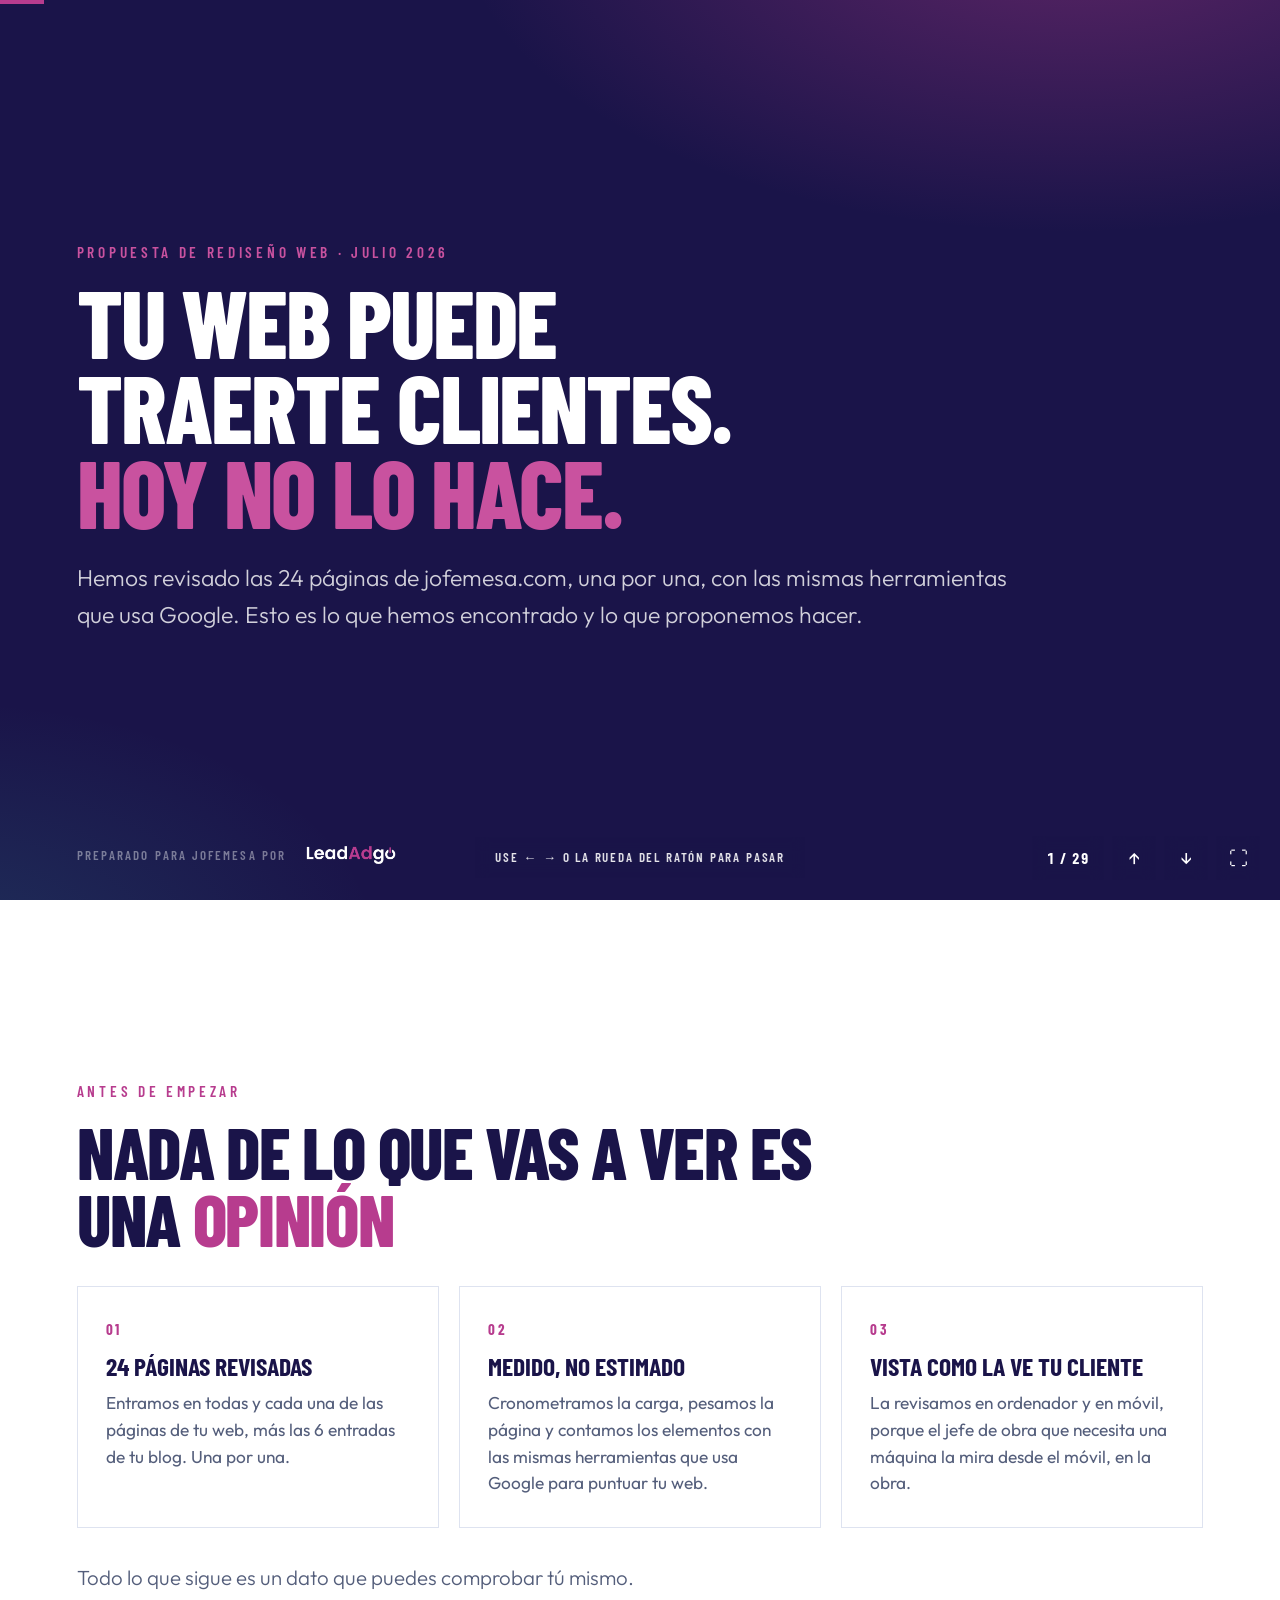
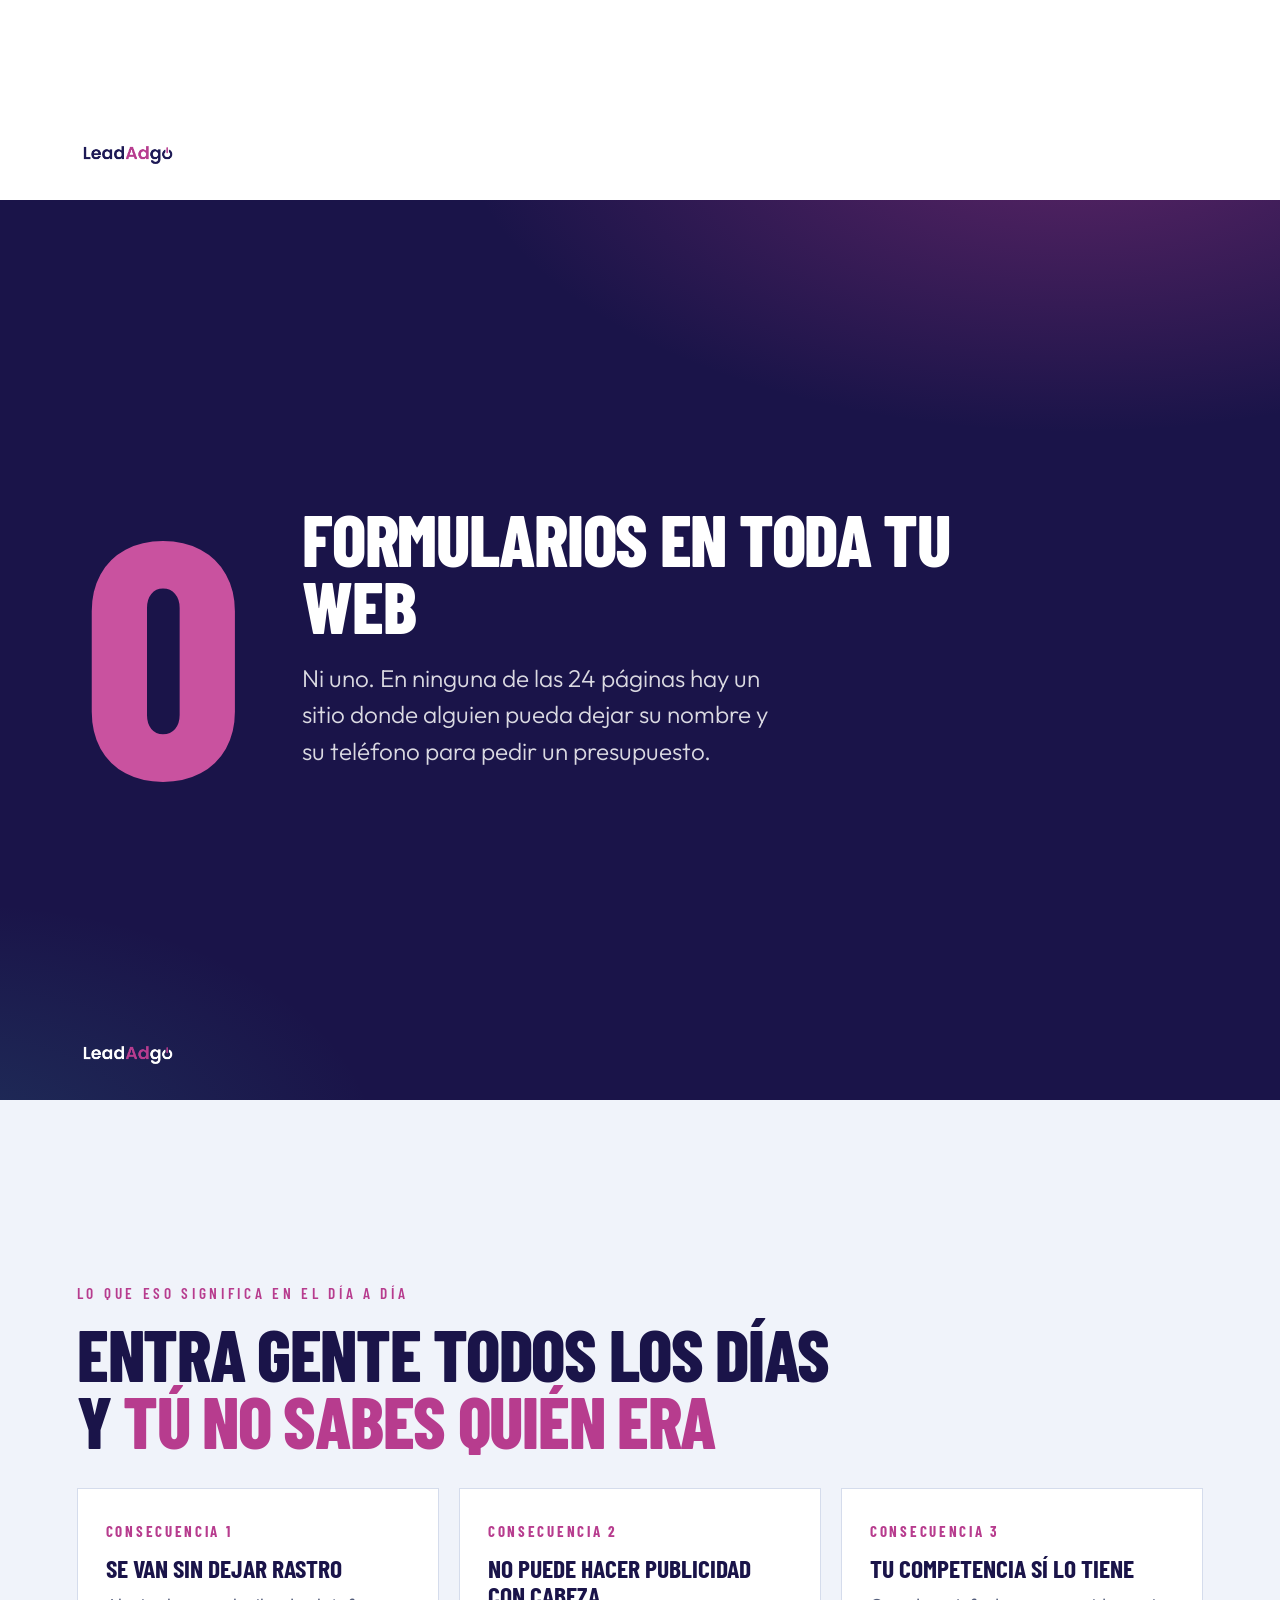
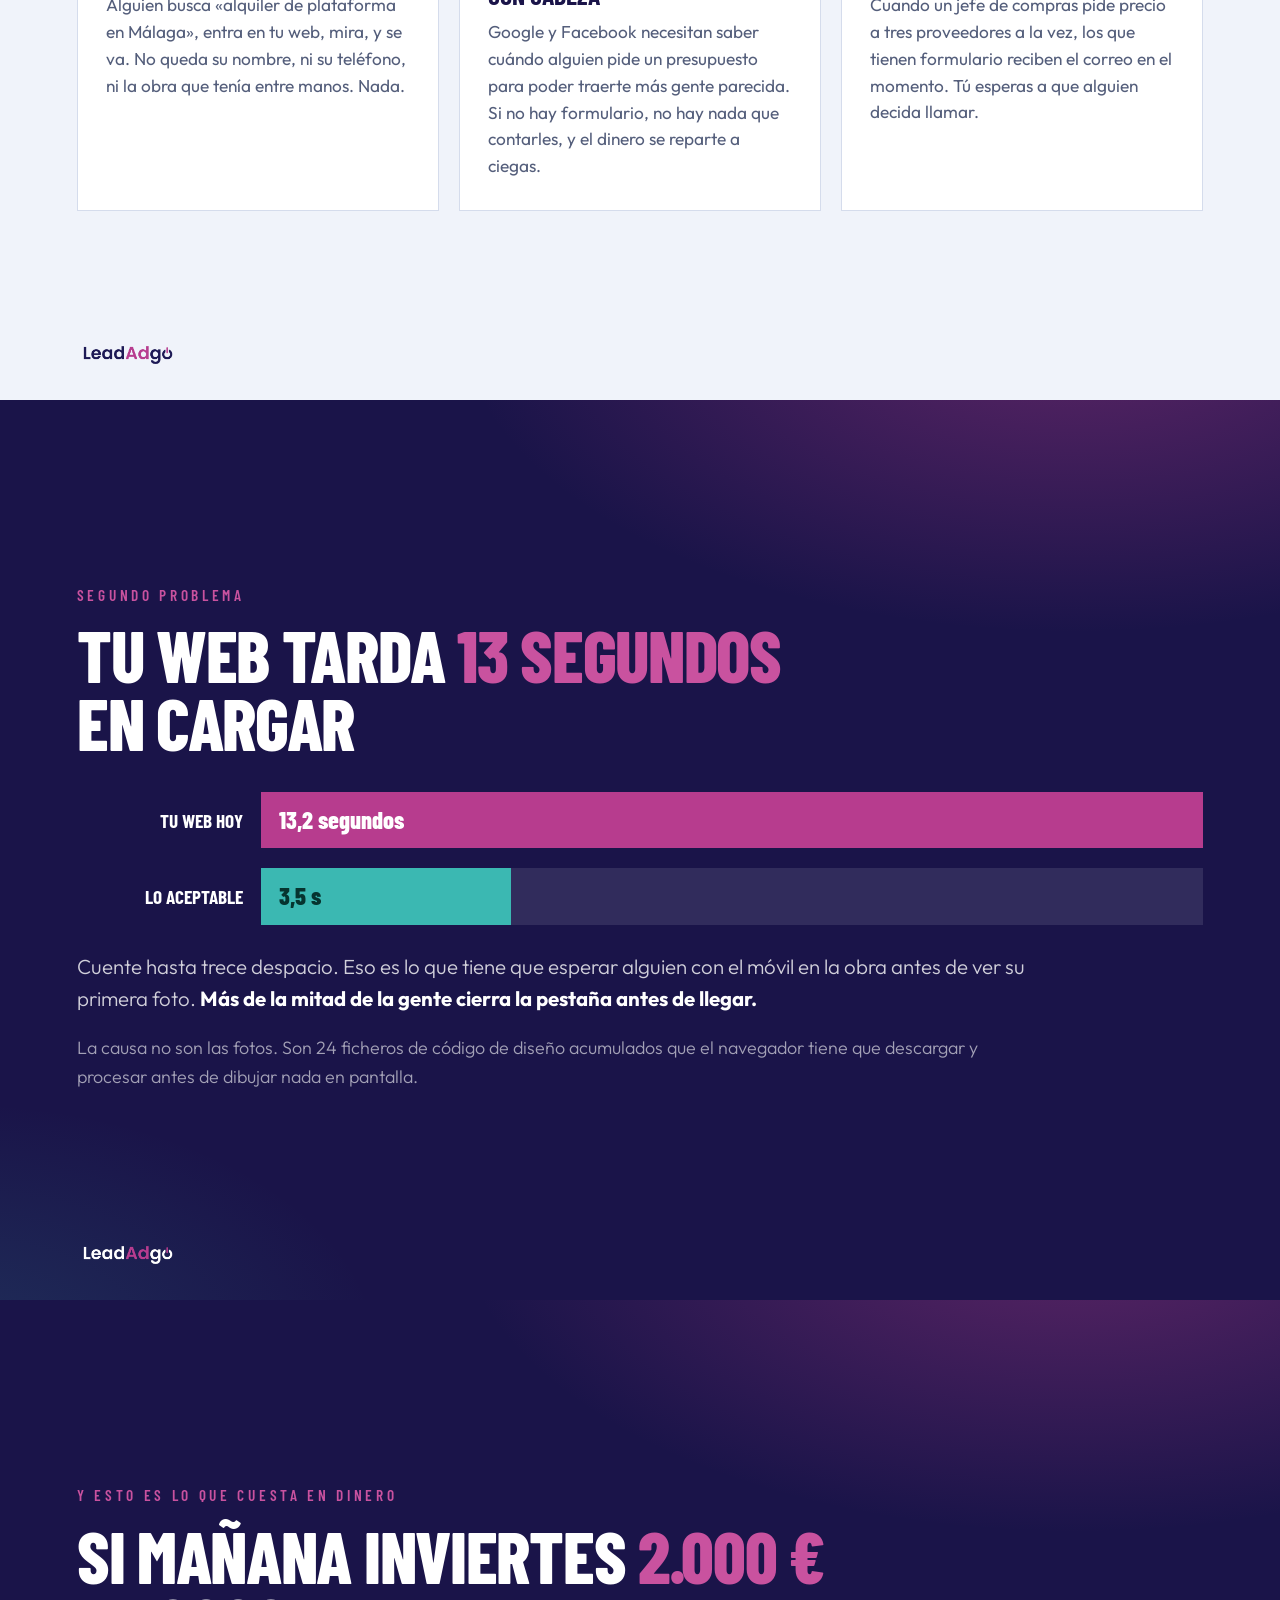
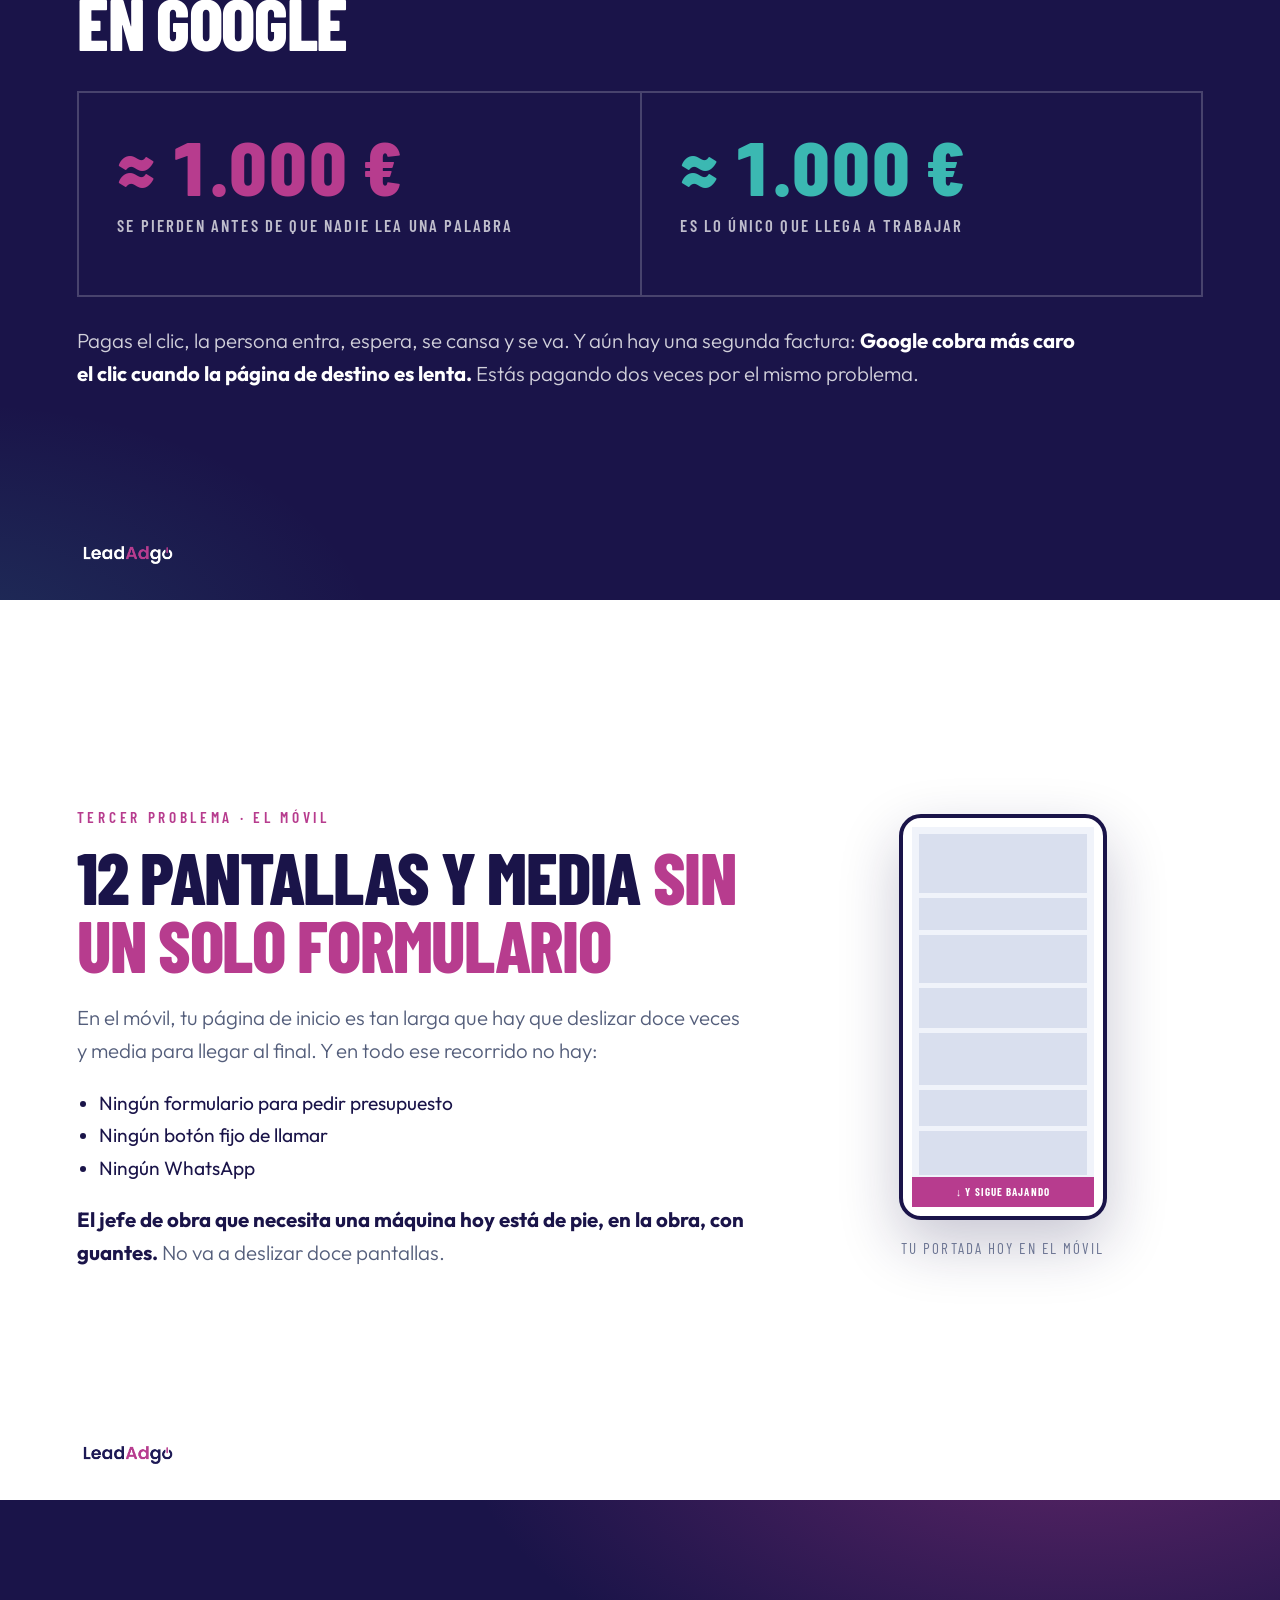
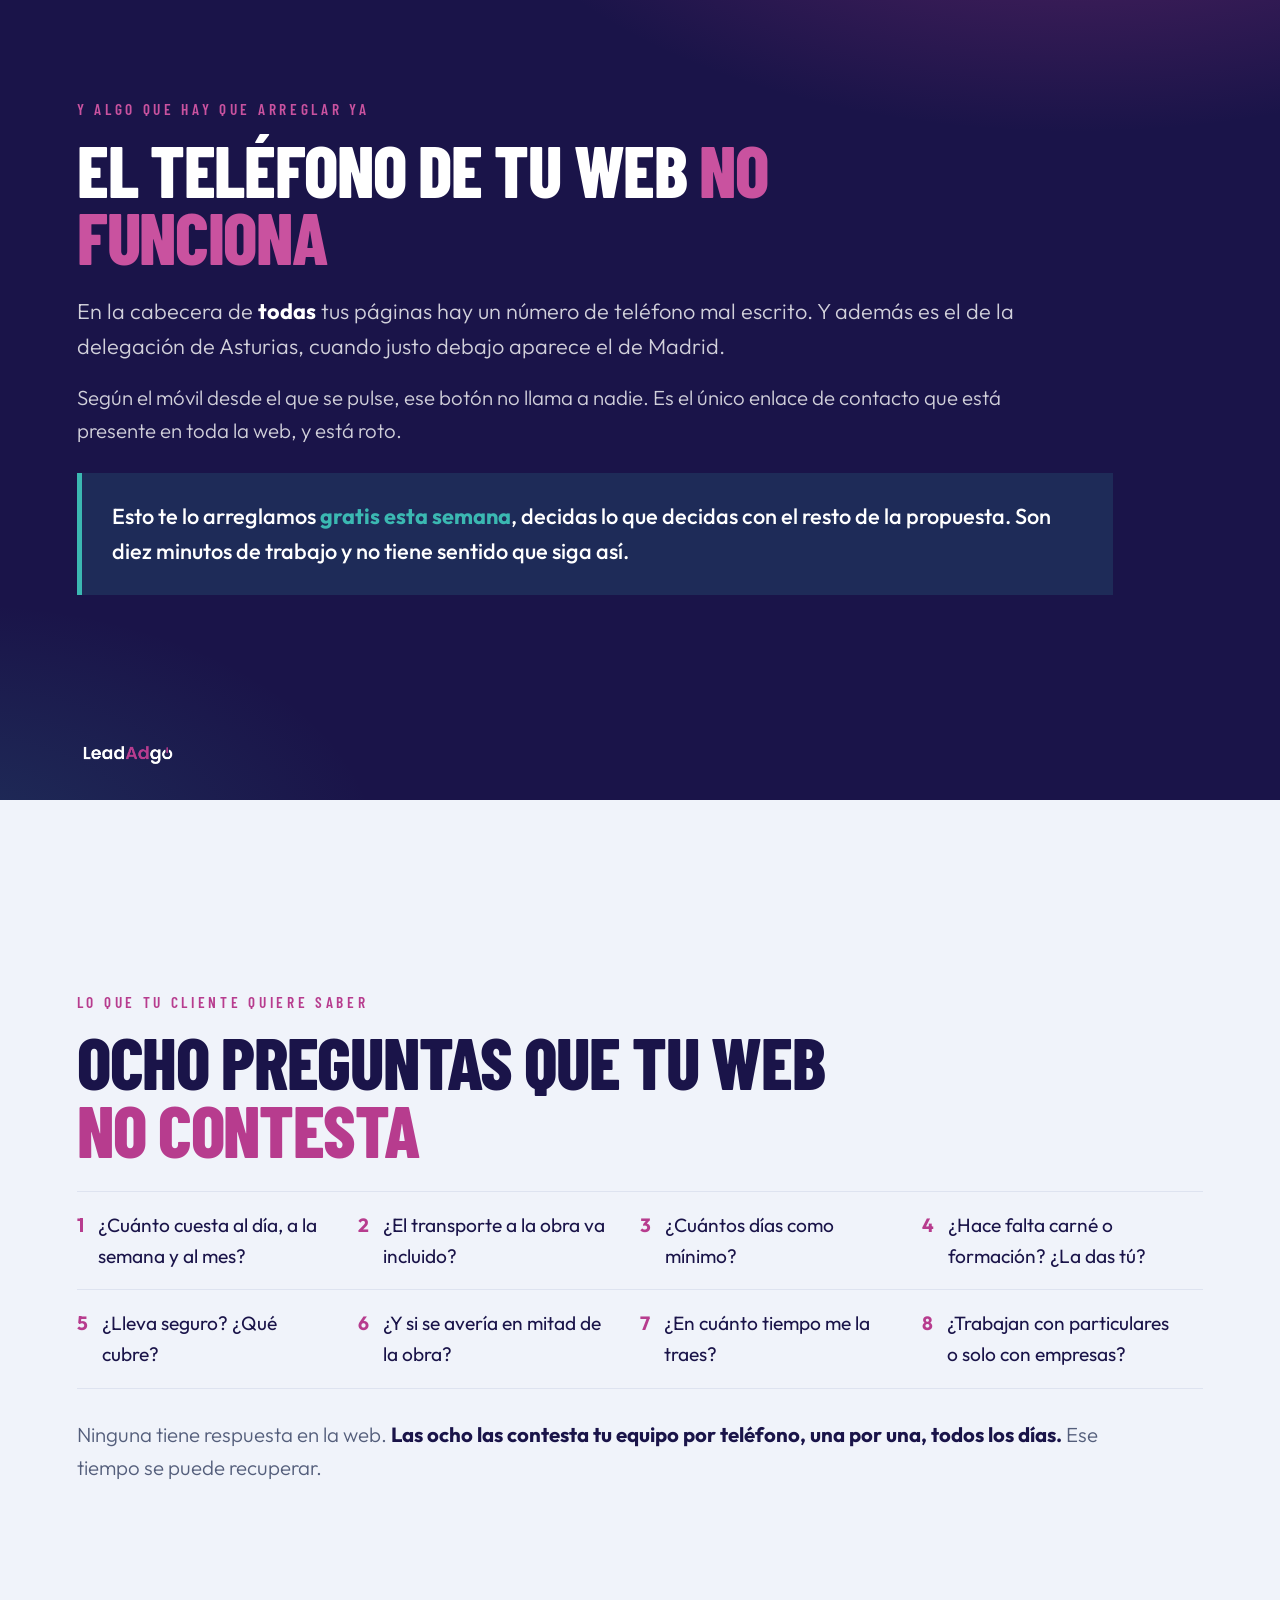
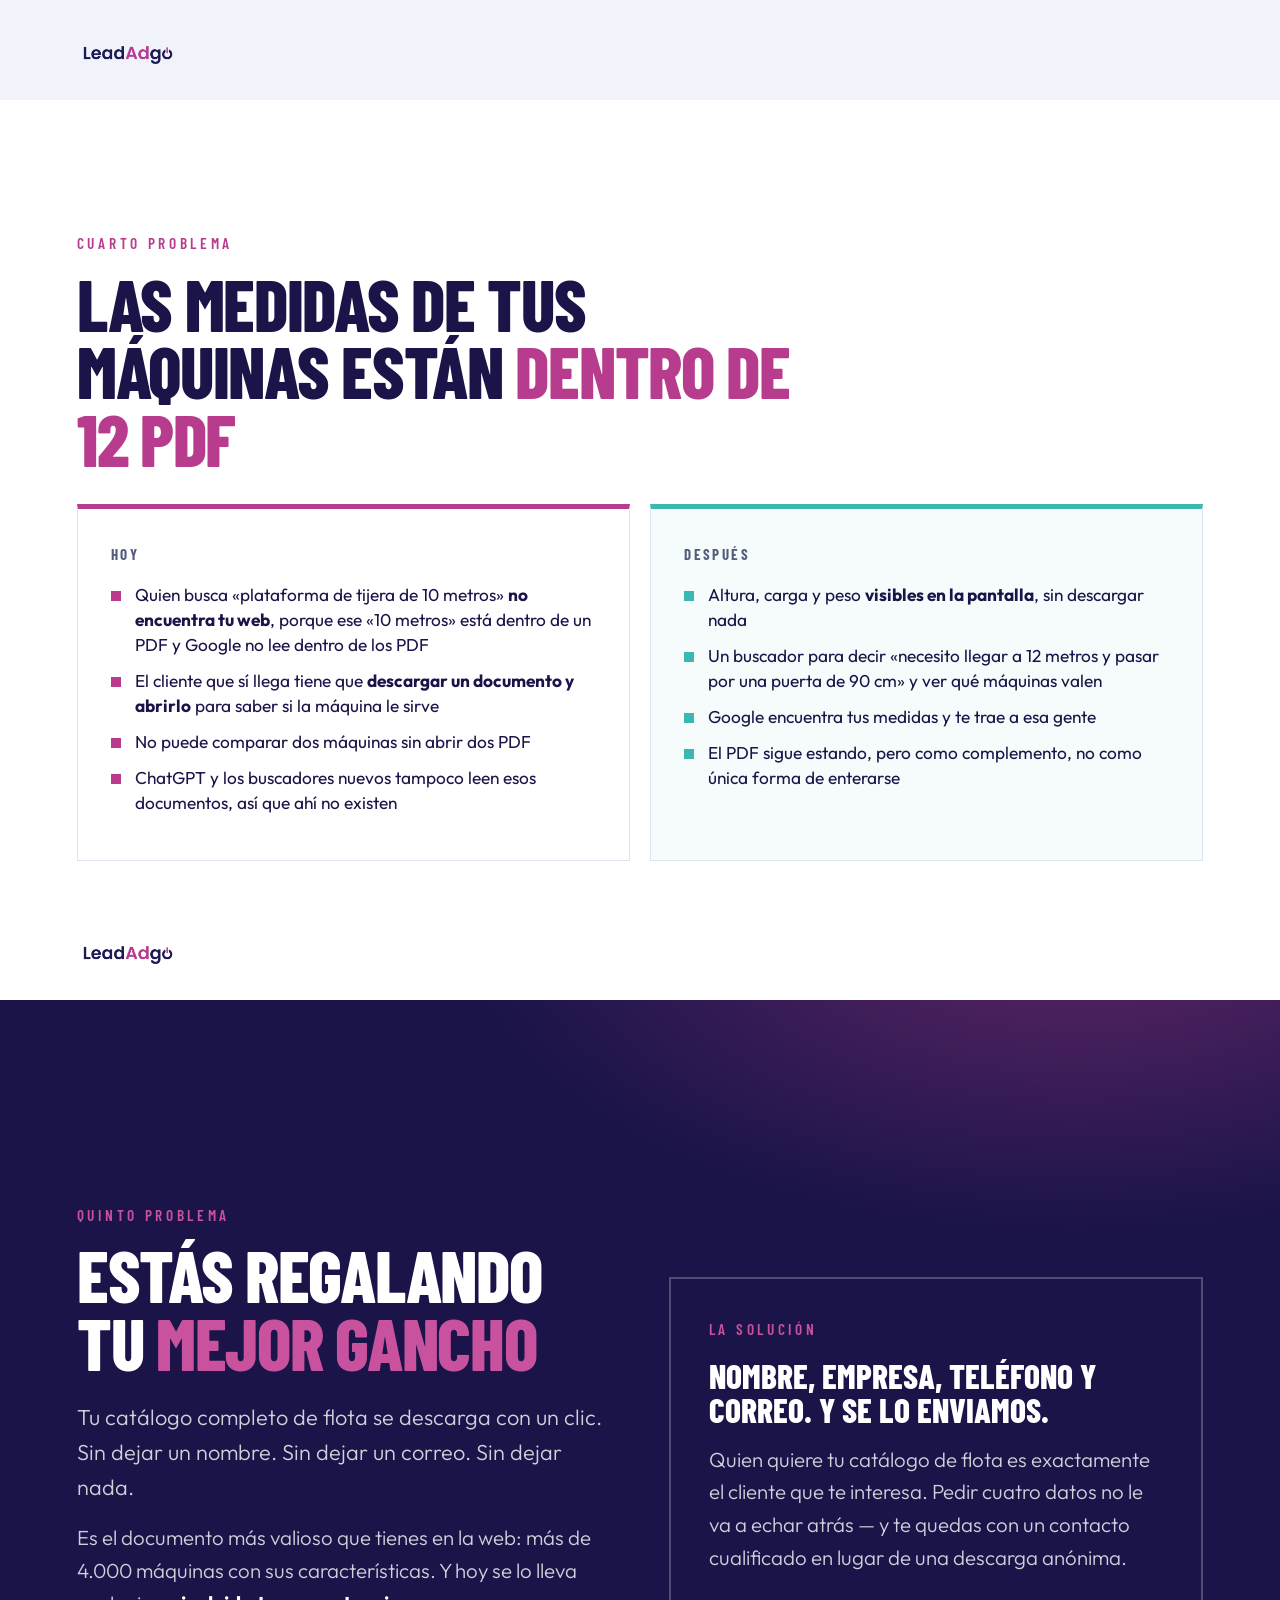
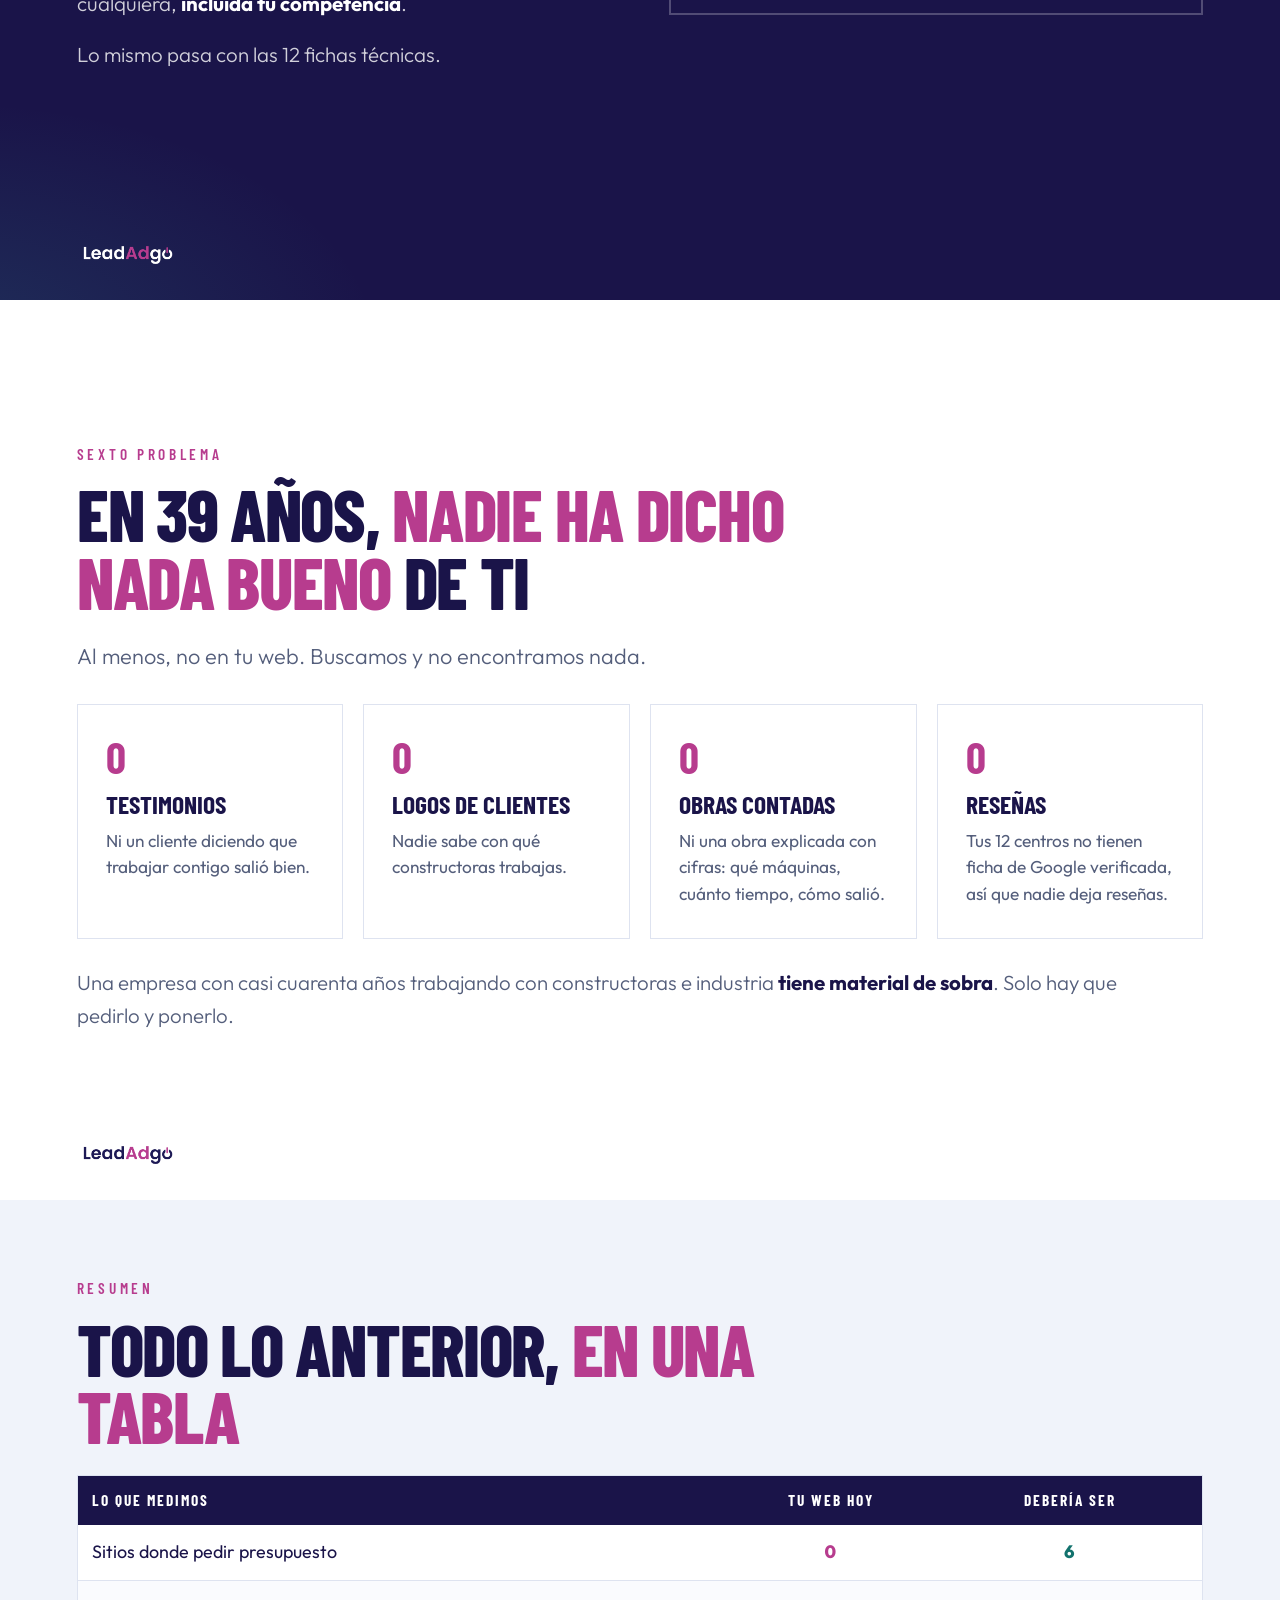
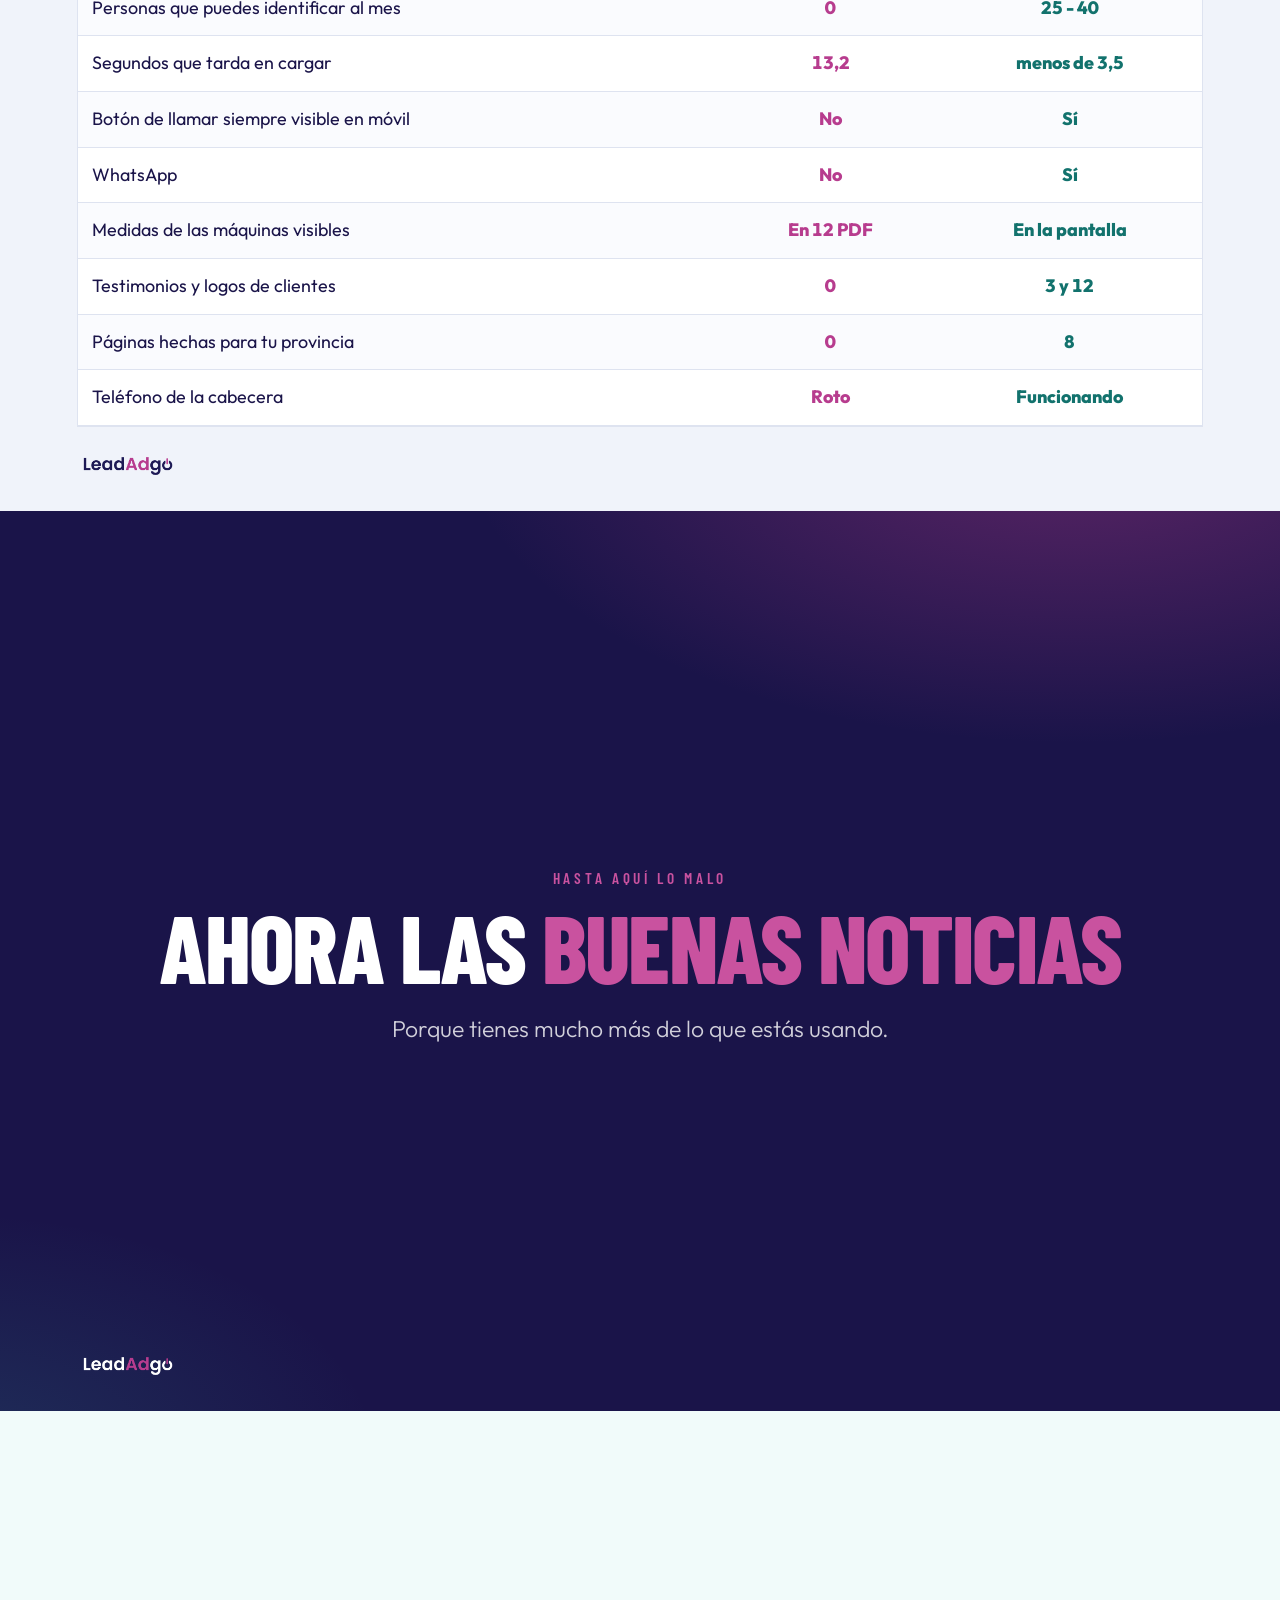
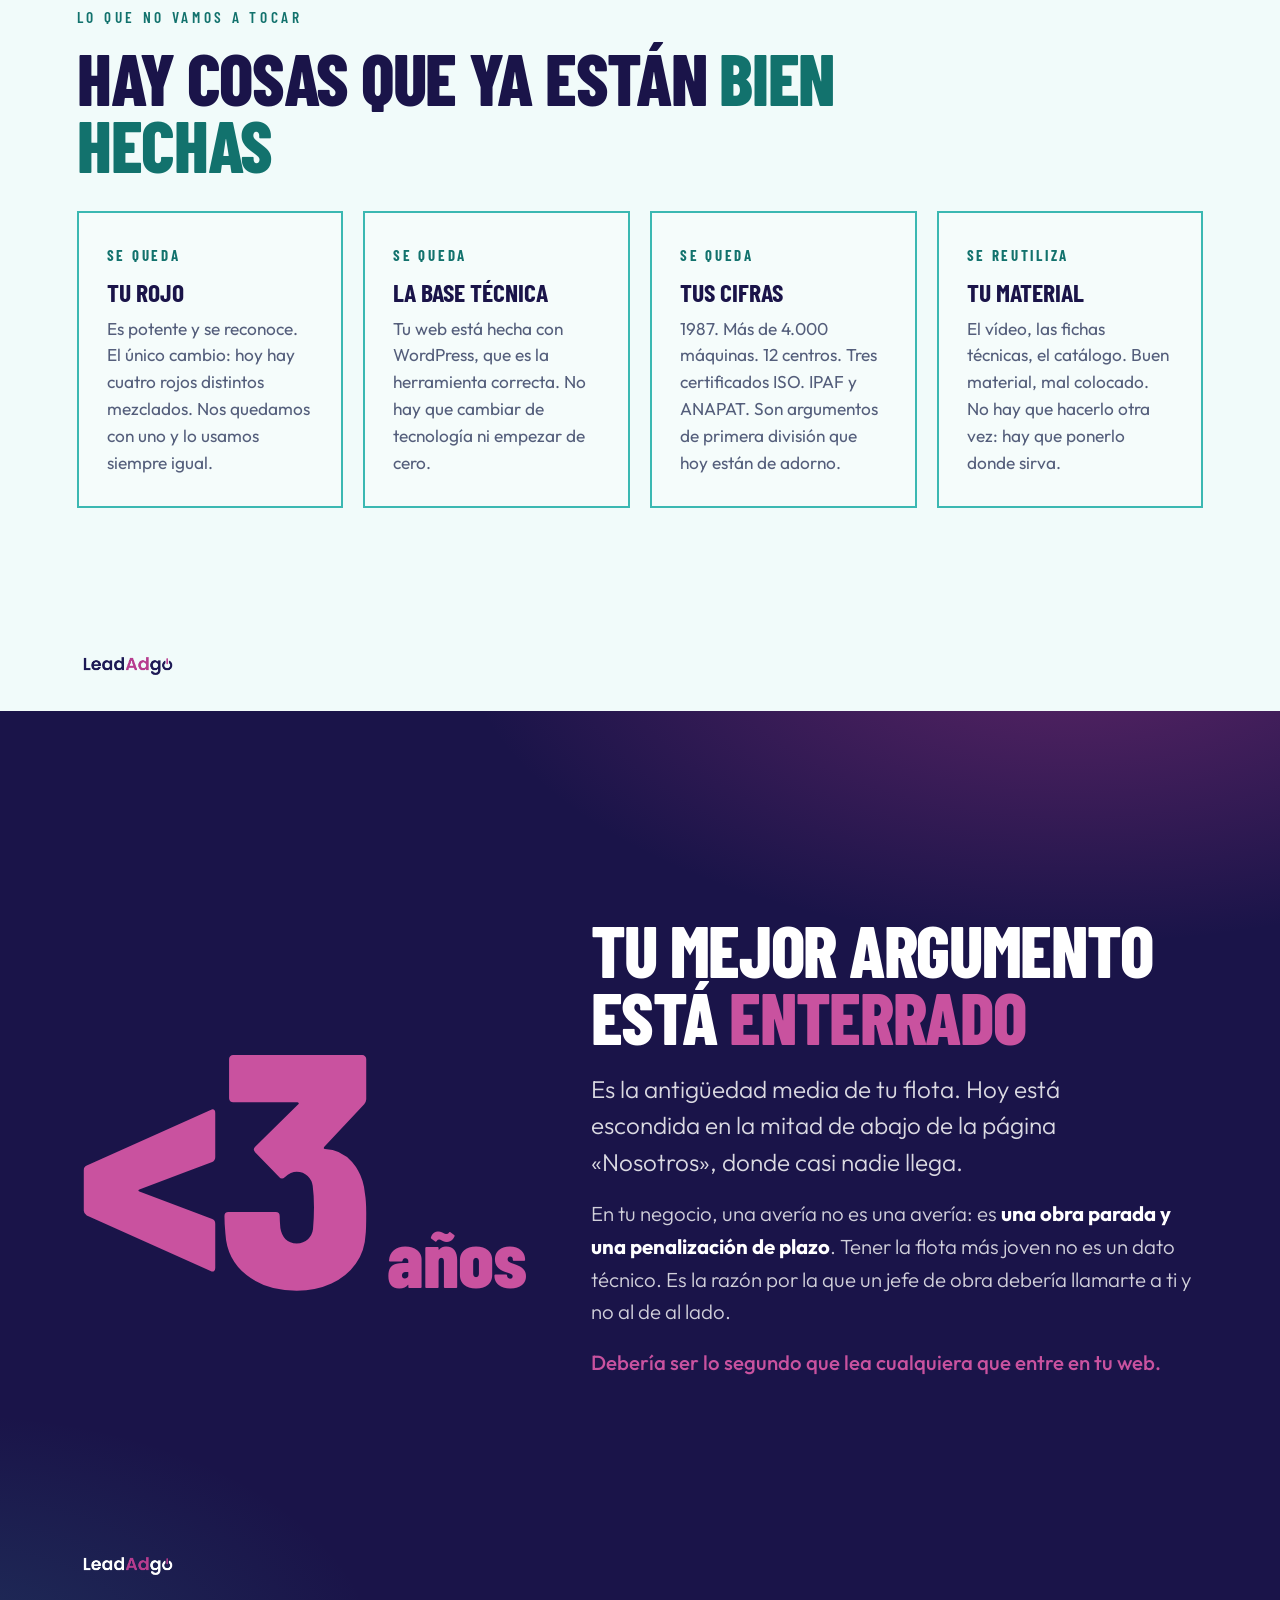
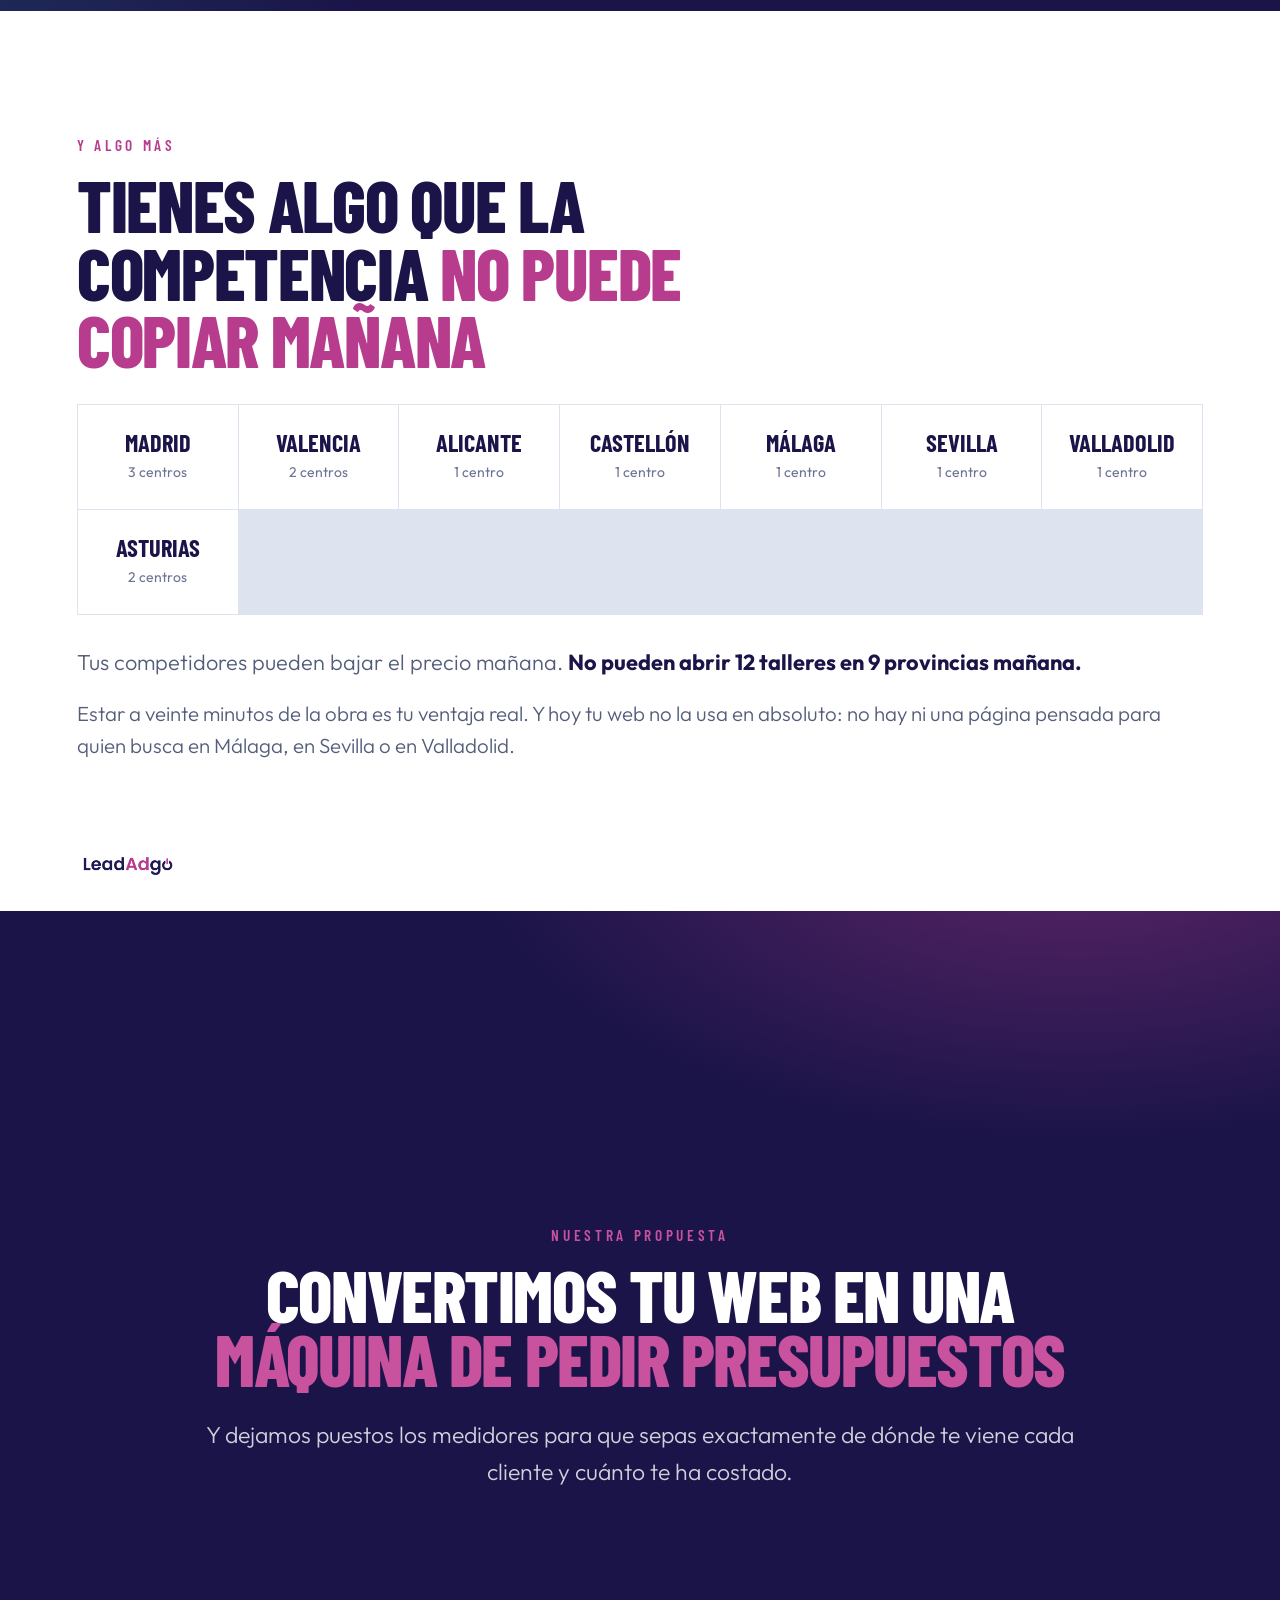
==== commit 77f8ae4b: "Sube mantenimiento a 120 EUR/mes, bonificado el primer ano con Ads, y anade version ES/PT - Mantenim" ====
--- a/JOFEMESA-CLIENTE/index.html
+++ b/JOFEMESA-CLIENTE/index.html
@@ -794,6 +794,7 @@
             <li>Teléfono arreglado</li>
             <li>Web más rápida</li>
             <li>Medición básica</li>
+            <li>Web en español y portugués</li>
             <li>Los textos los aportas tú; nosotros los ordenamos</li>
           </ul>
         </div>
@@ -856,11 +857,14 @@
       <div><i>01</i><span>Hosting, dominio o licencias externas</span></div>
       <div><i>02</i><span>Compra de fotografías, vídeos o recursos premium</span></div>
       <div><i>03</i><span>Producción audiovisual (grabar vídeo nuevo)</span></div>
-      <div><i>04</i><span>Traducciones profesionales — la web se entrega en español</span></div>
+      <div><i>04</i><span>Traducciones a otros idiomas — la web se entrega en español y portugués</span></div>
       <div><i>05</i><span>Redacción legal de textos de privacidad, cookies o condiciones</span></div>
       <div><i>06</i><span>Integraciones avanzadas con CRM, ERP u otros sistemas internos</span></div>
       <div><i>07</i><span>Mantenimiento mensual posterior al lanzamiento</span></div>
       <div class="t"><i>08</i><span>Campañas de publicidad o gestión SEO — esto lo hacemos, pero como servicio aparte</span></div>
+    </div>
+    <div style="background:#F5FCFB;border-left:5px solid var(--teal);padding:26px 30px;margin-top:24px;max-width:82ch">
+      <p style="margin:0;font-size:clamp(18px,1.6vw,23px);font-weight:500;color:var(--navy)">¿Y el mantenimiento mensual (punto 07)? <strong>120 €/mes, sin IVA</strong> — actualizaciones de seguridad, copias de seguridad y hasta 2 horas de cambios menores al mes. <strong style="color:#12726D">El primer año va gratis si contratas las campañas de Google o Meta con nosotros.</strong></p>
     </div>
   </div>
   <div class="credit"><img class="logo-img" src="assets/logo.png" alt="LeadAdgo"></div>
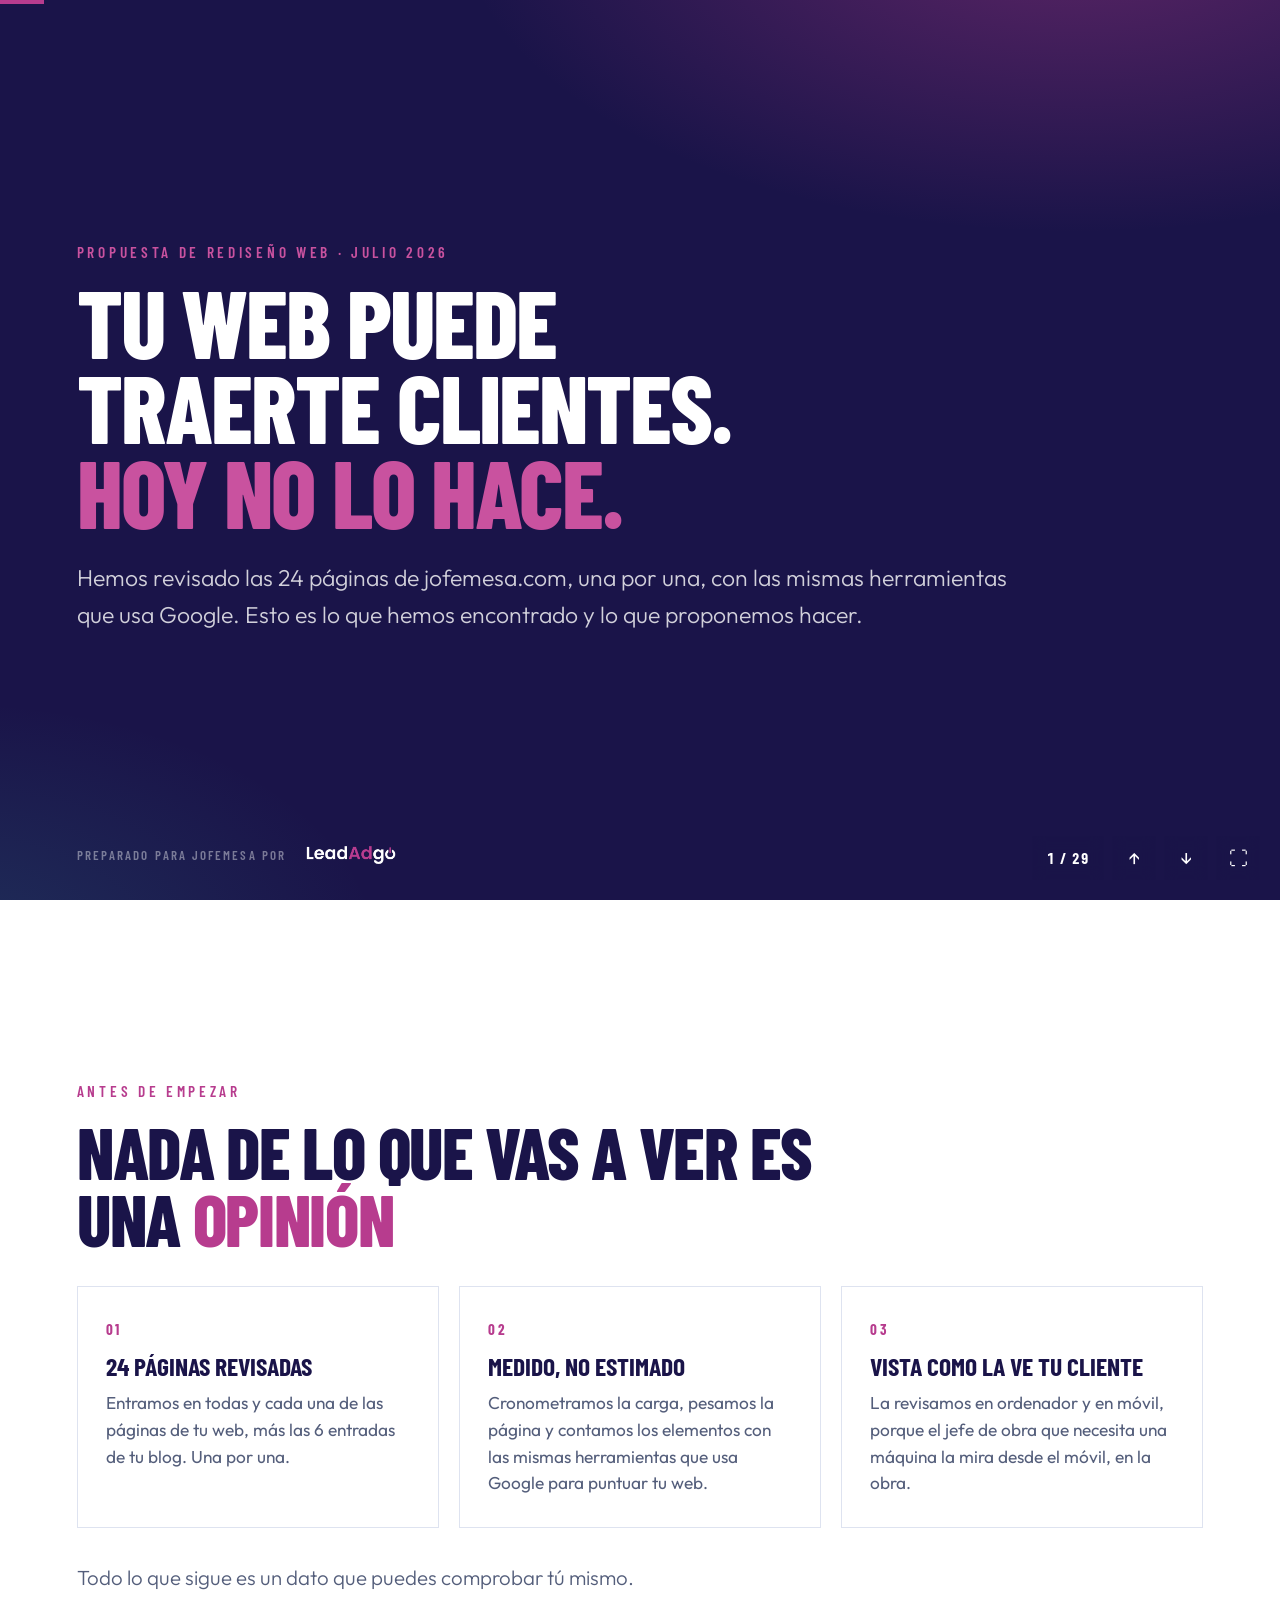
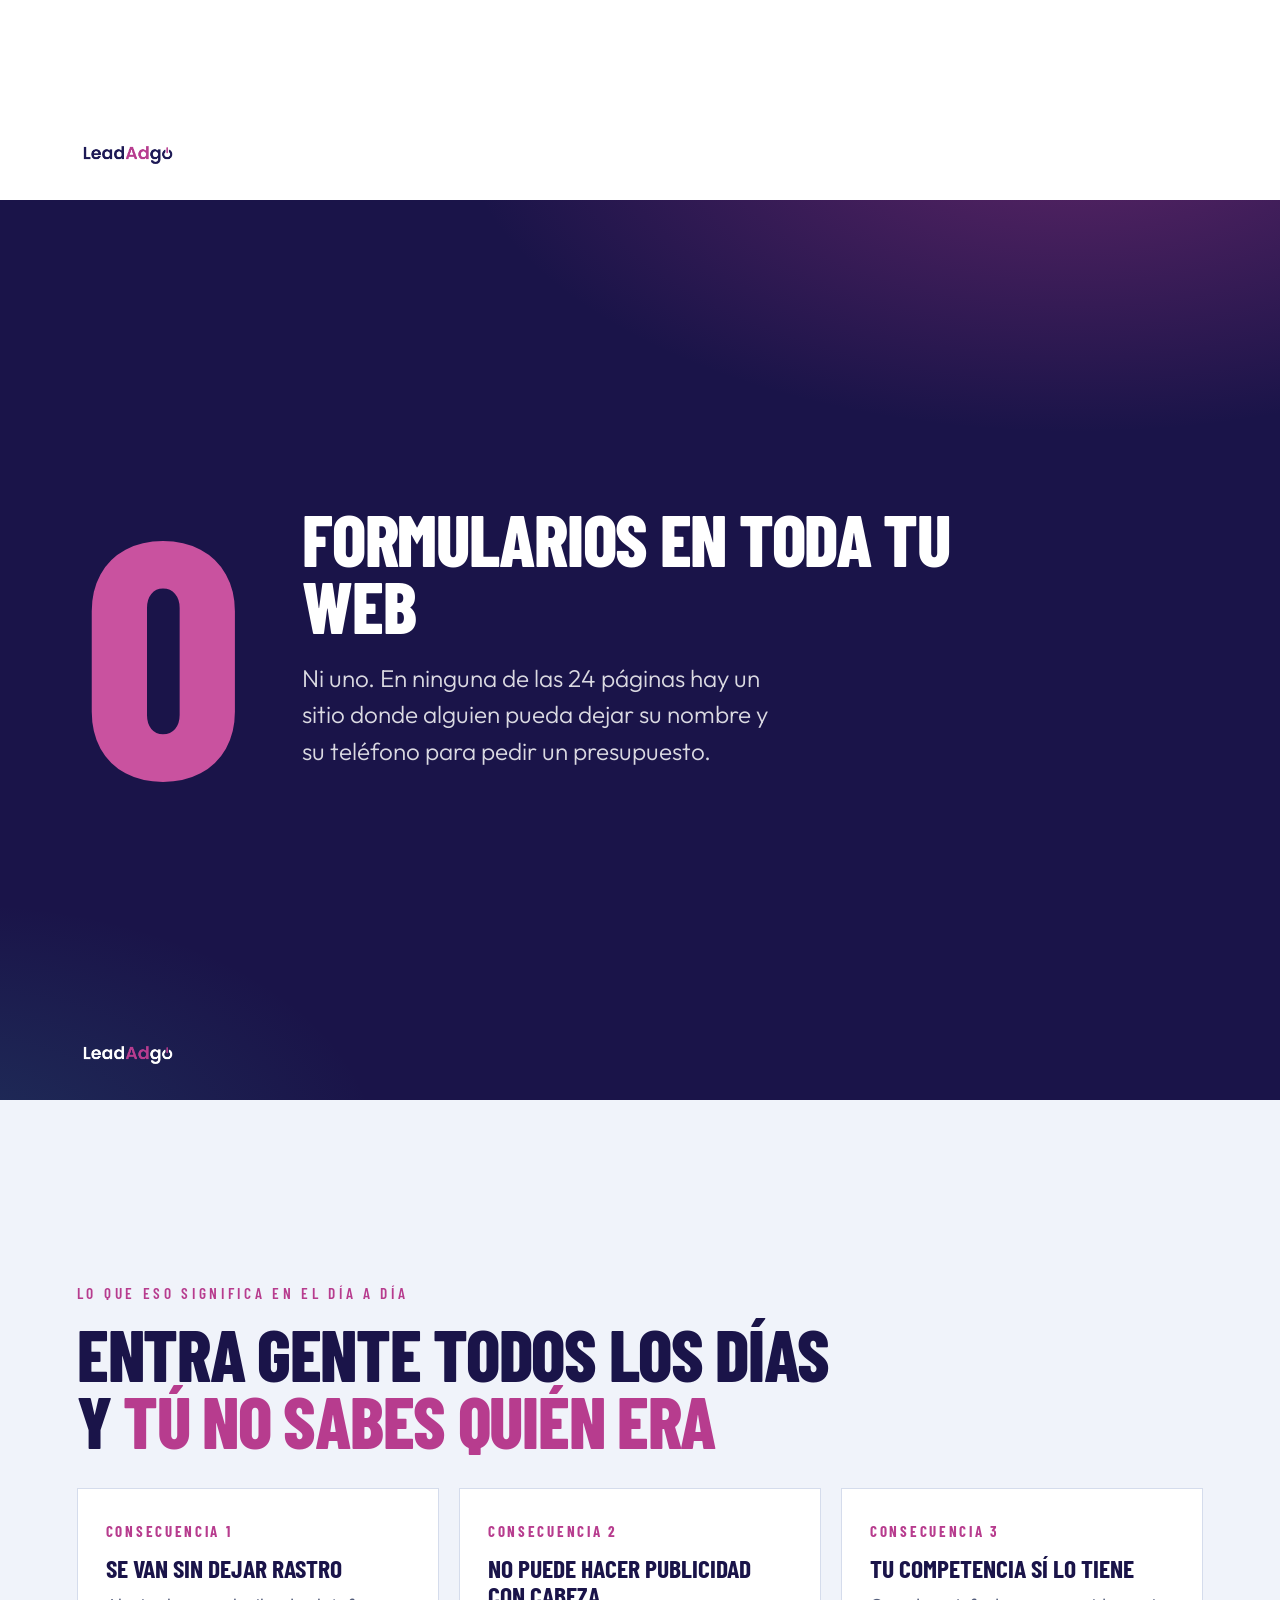
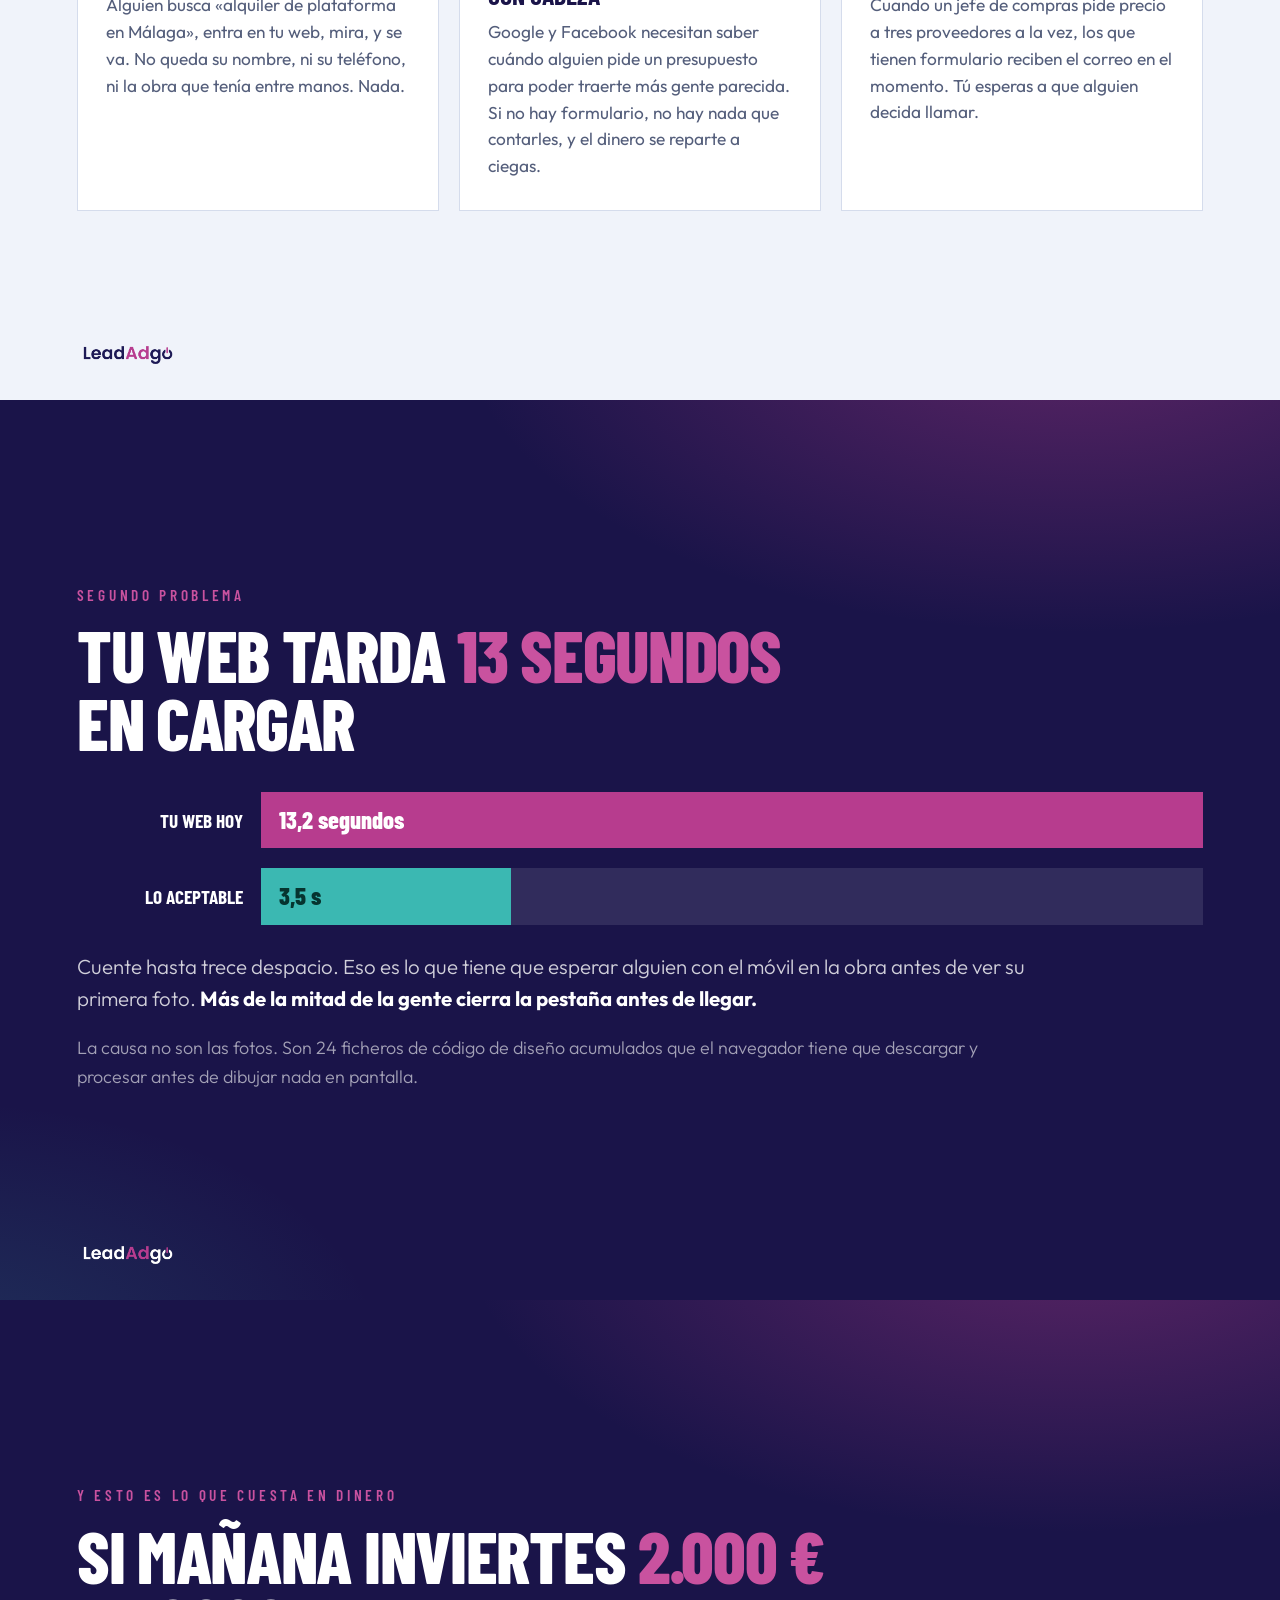
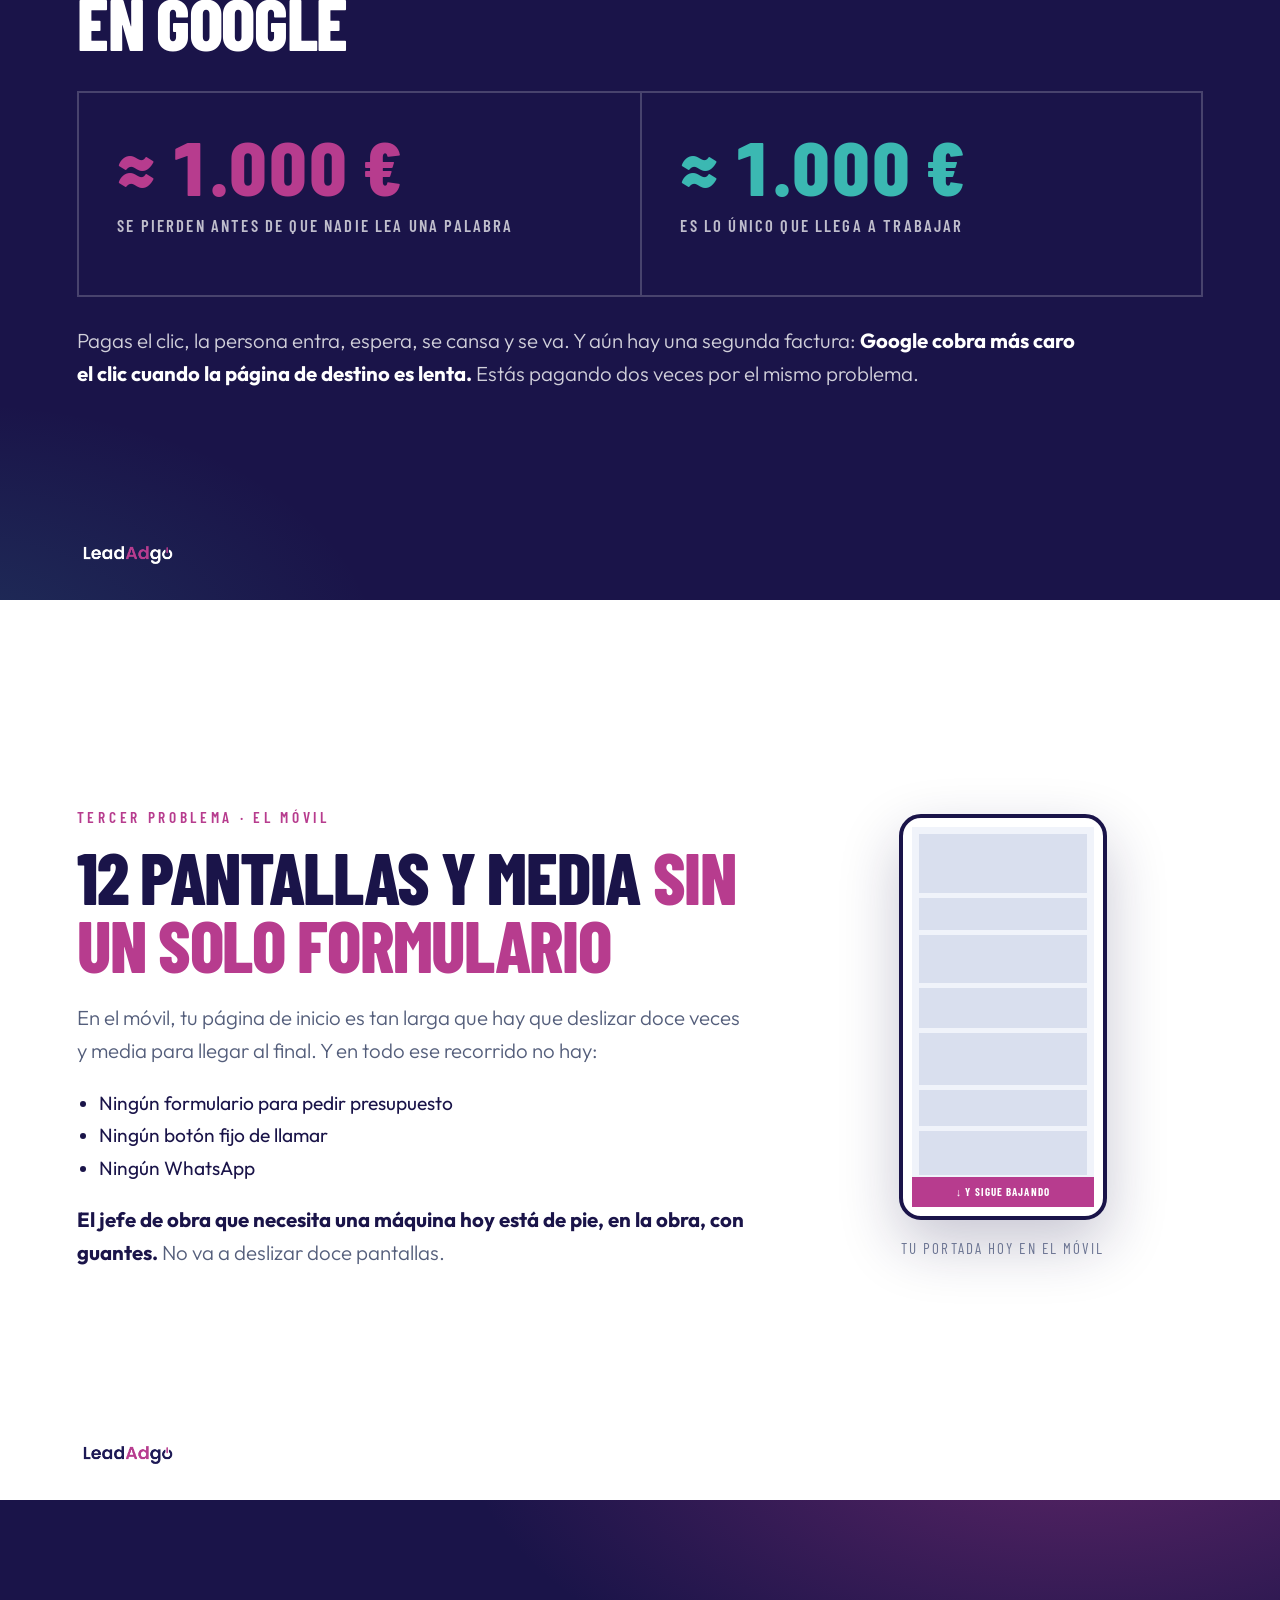
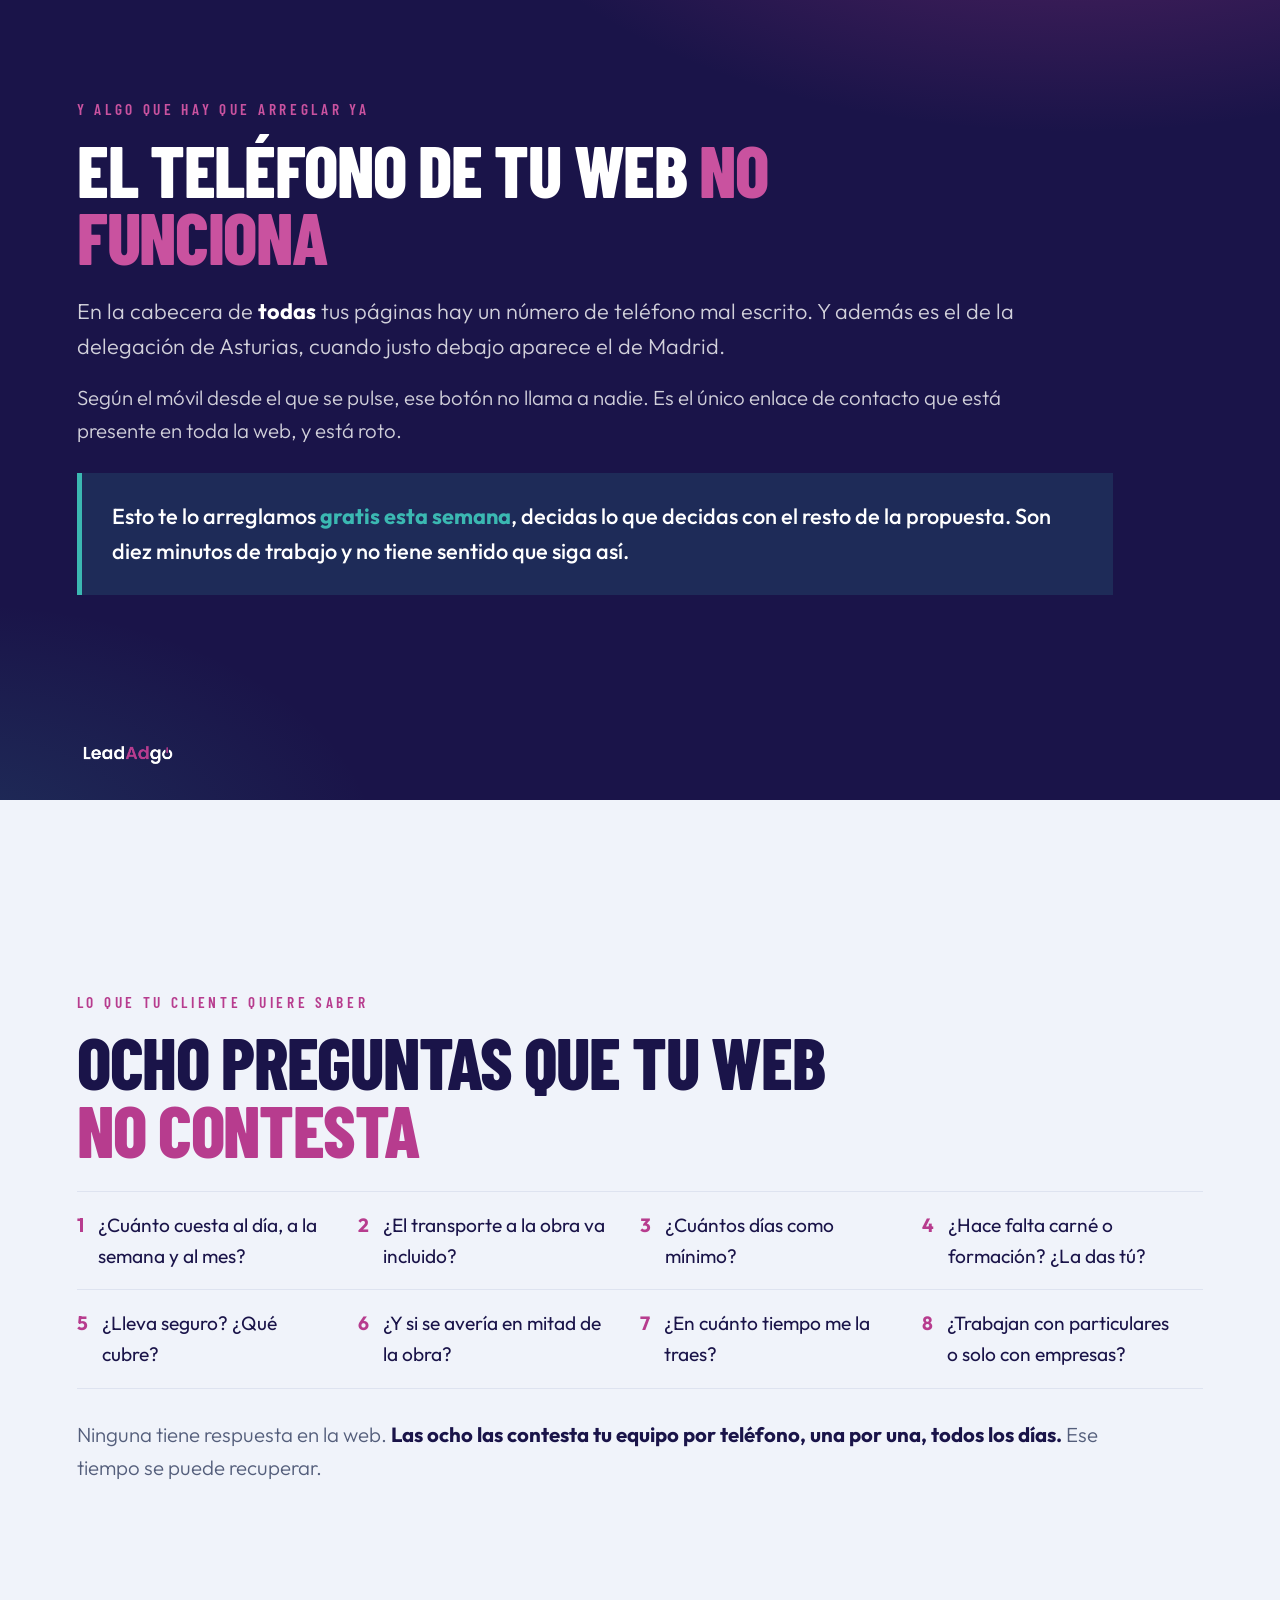
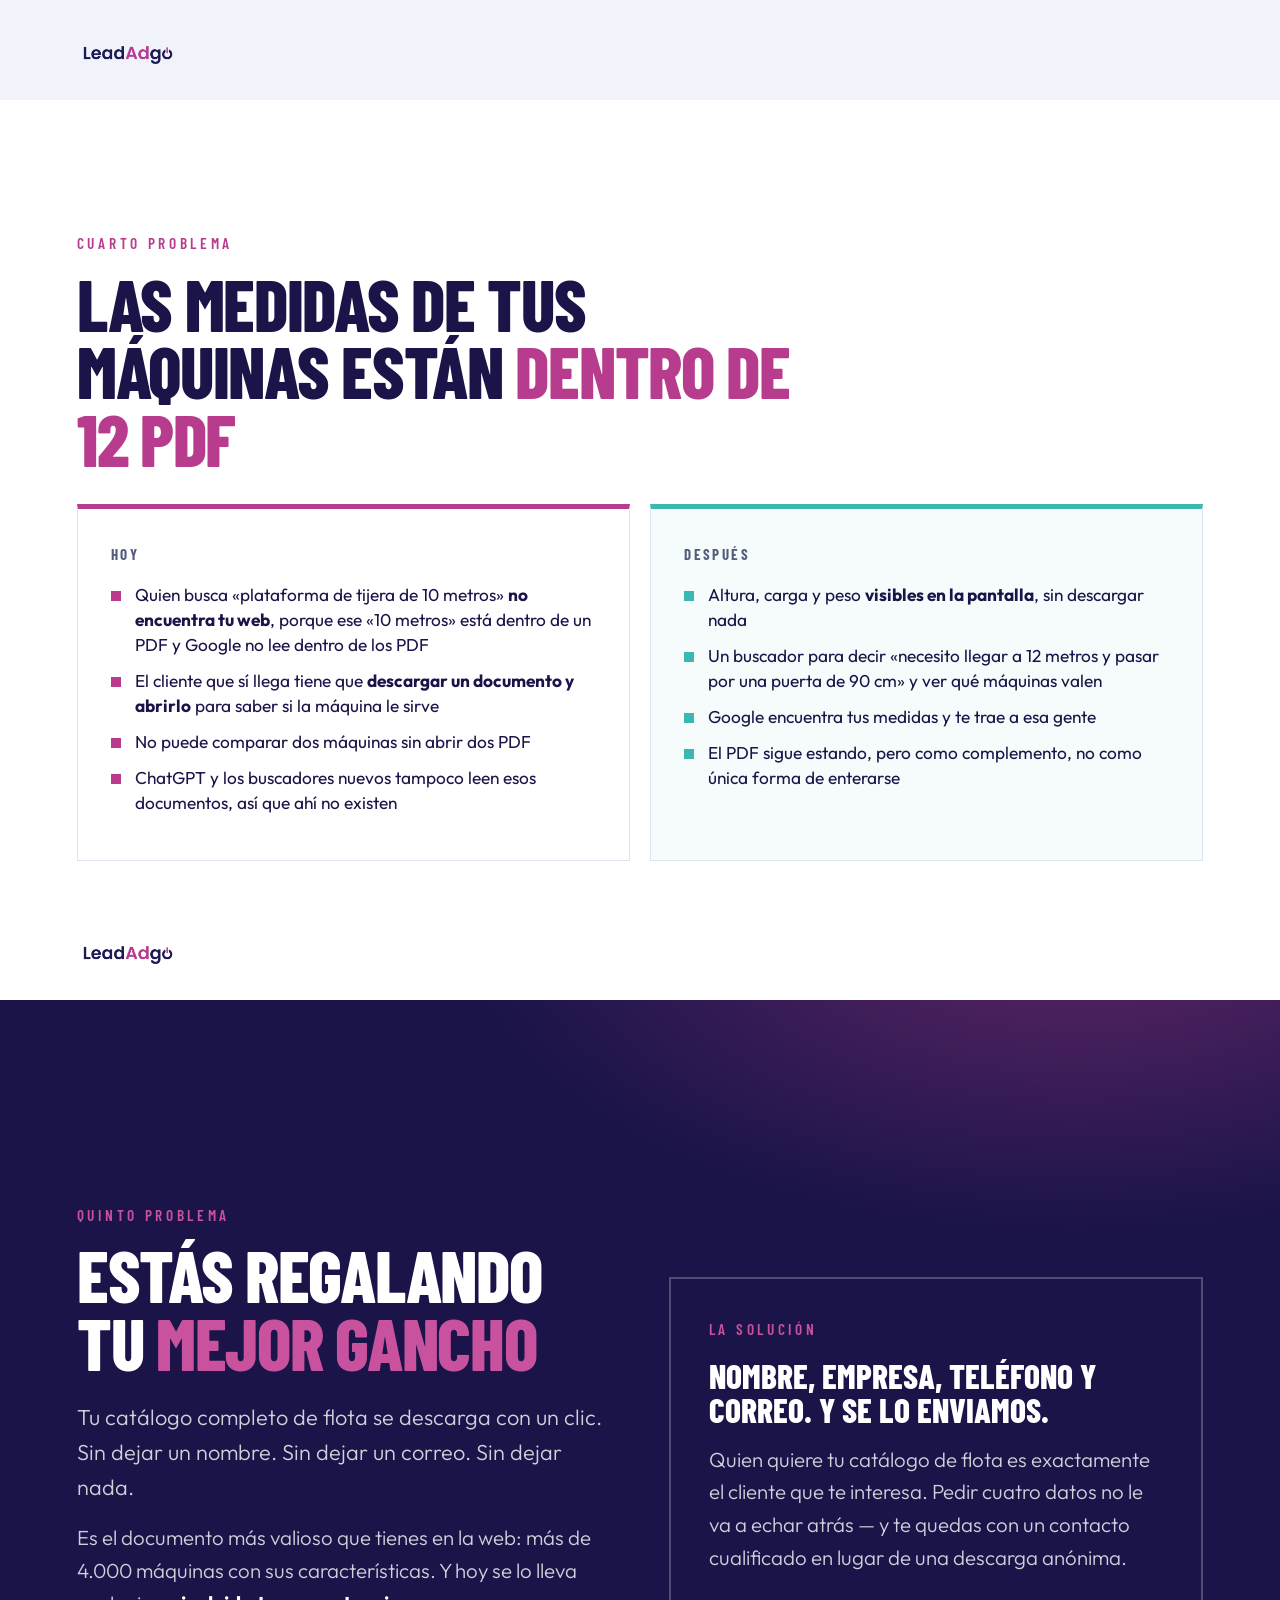
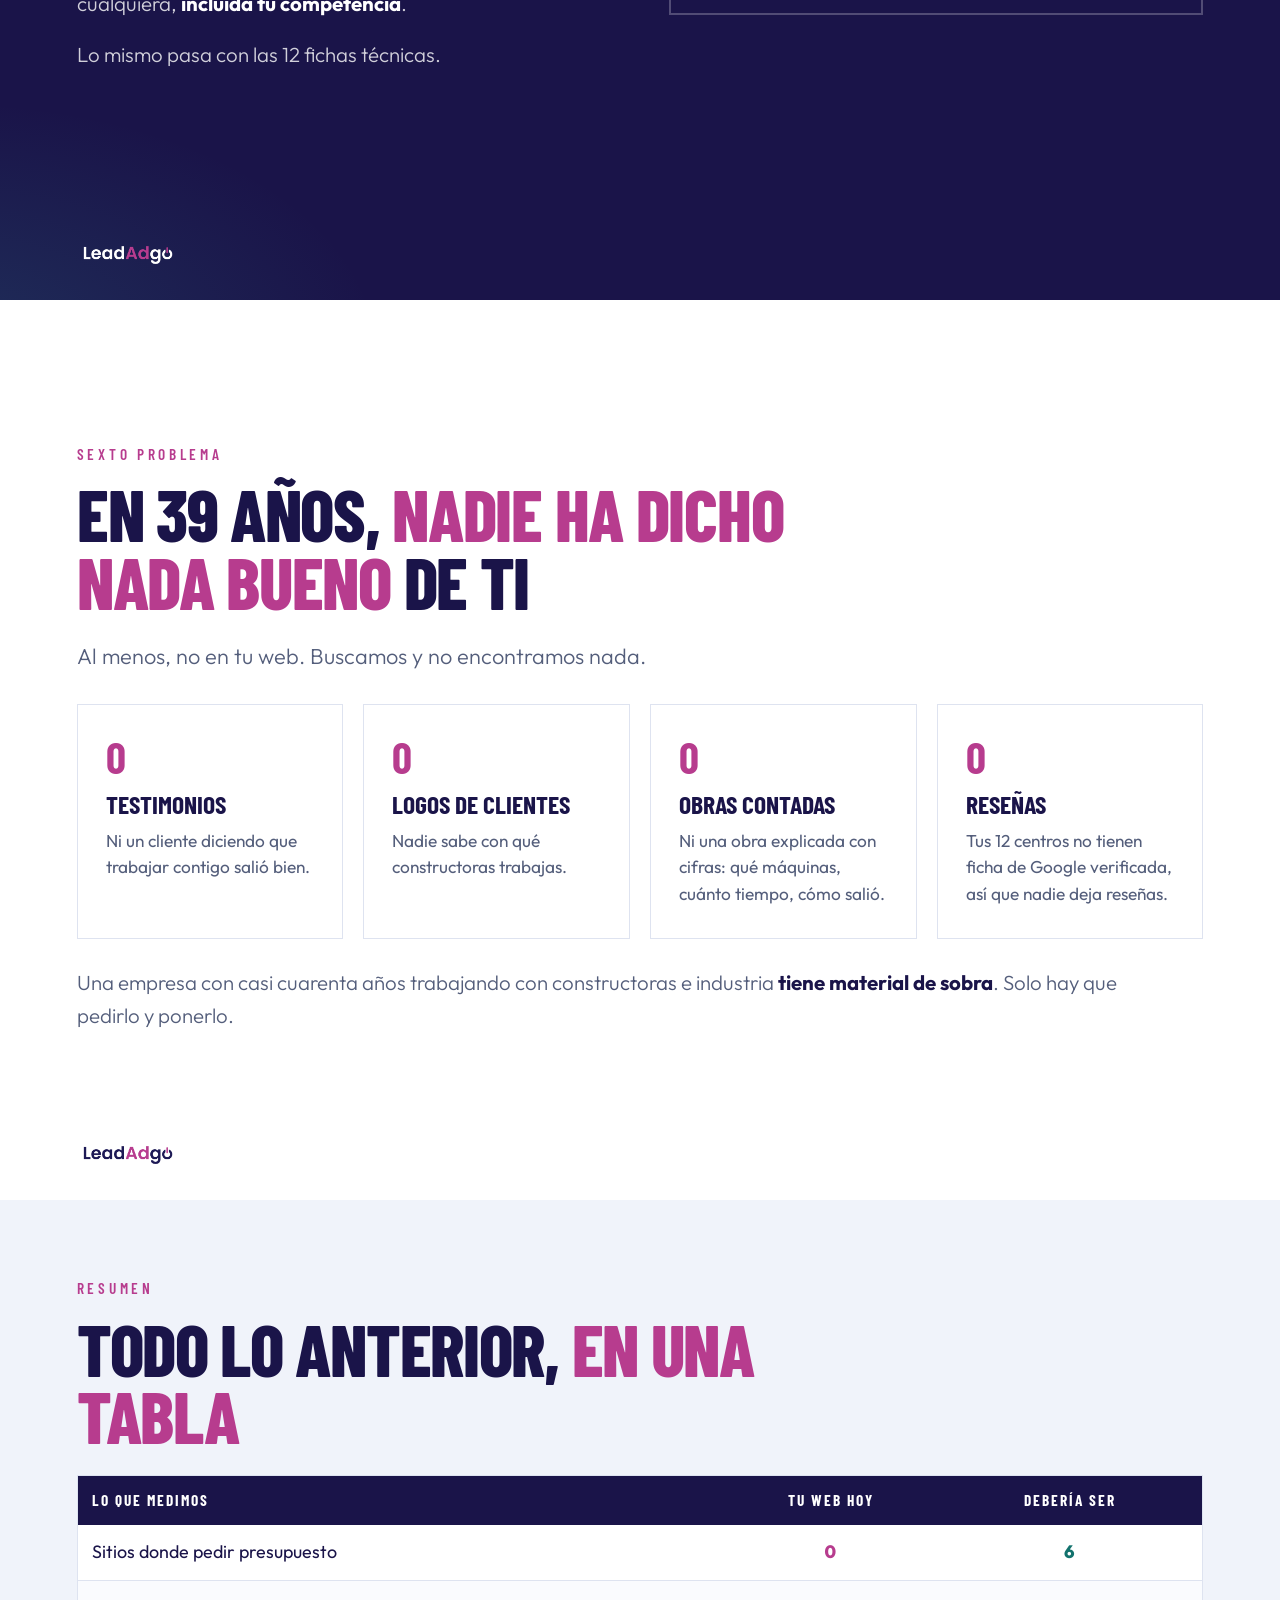
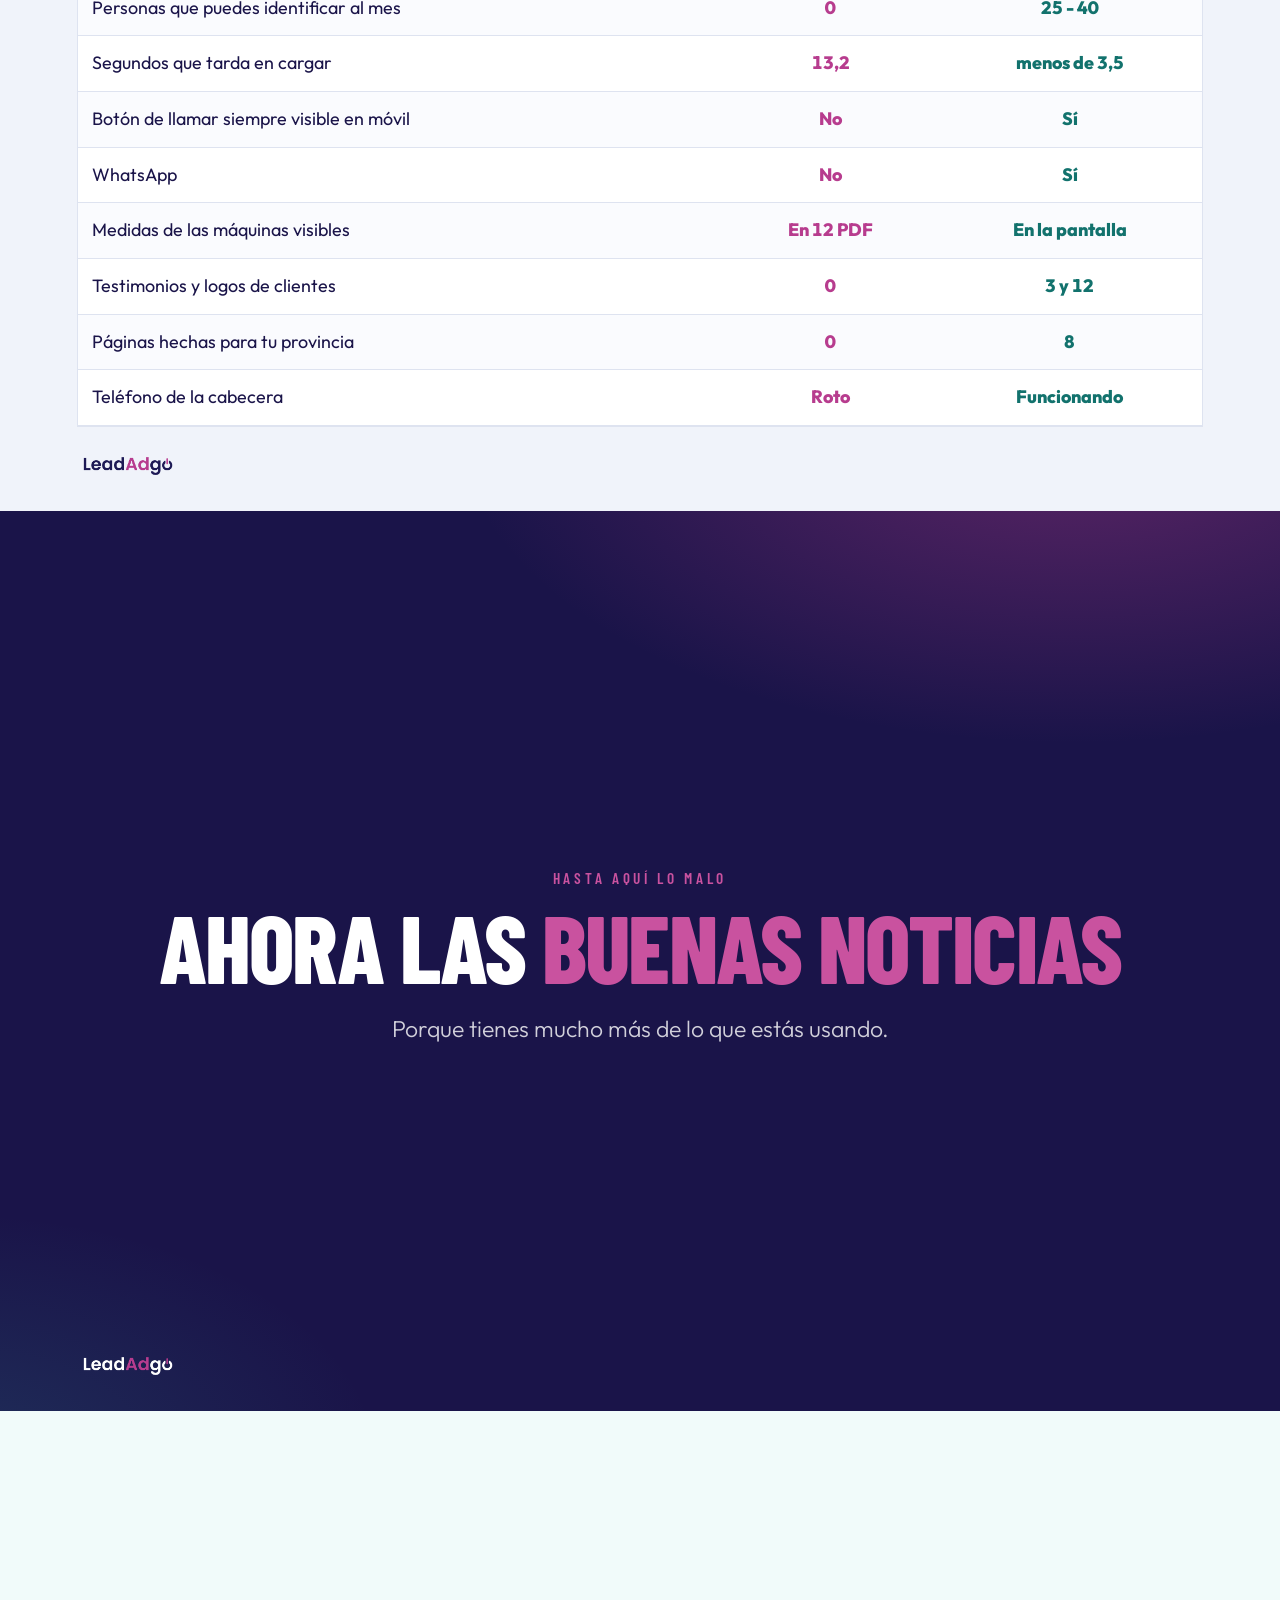
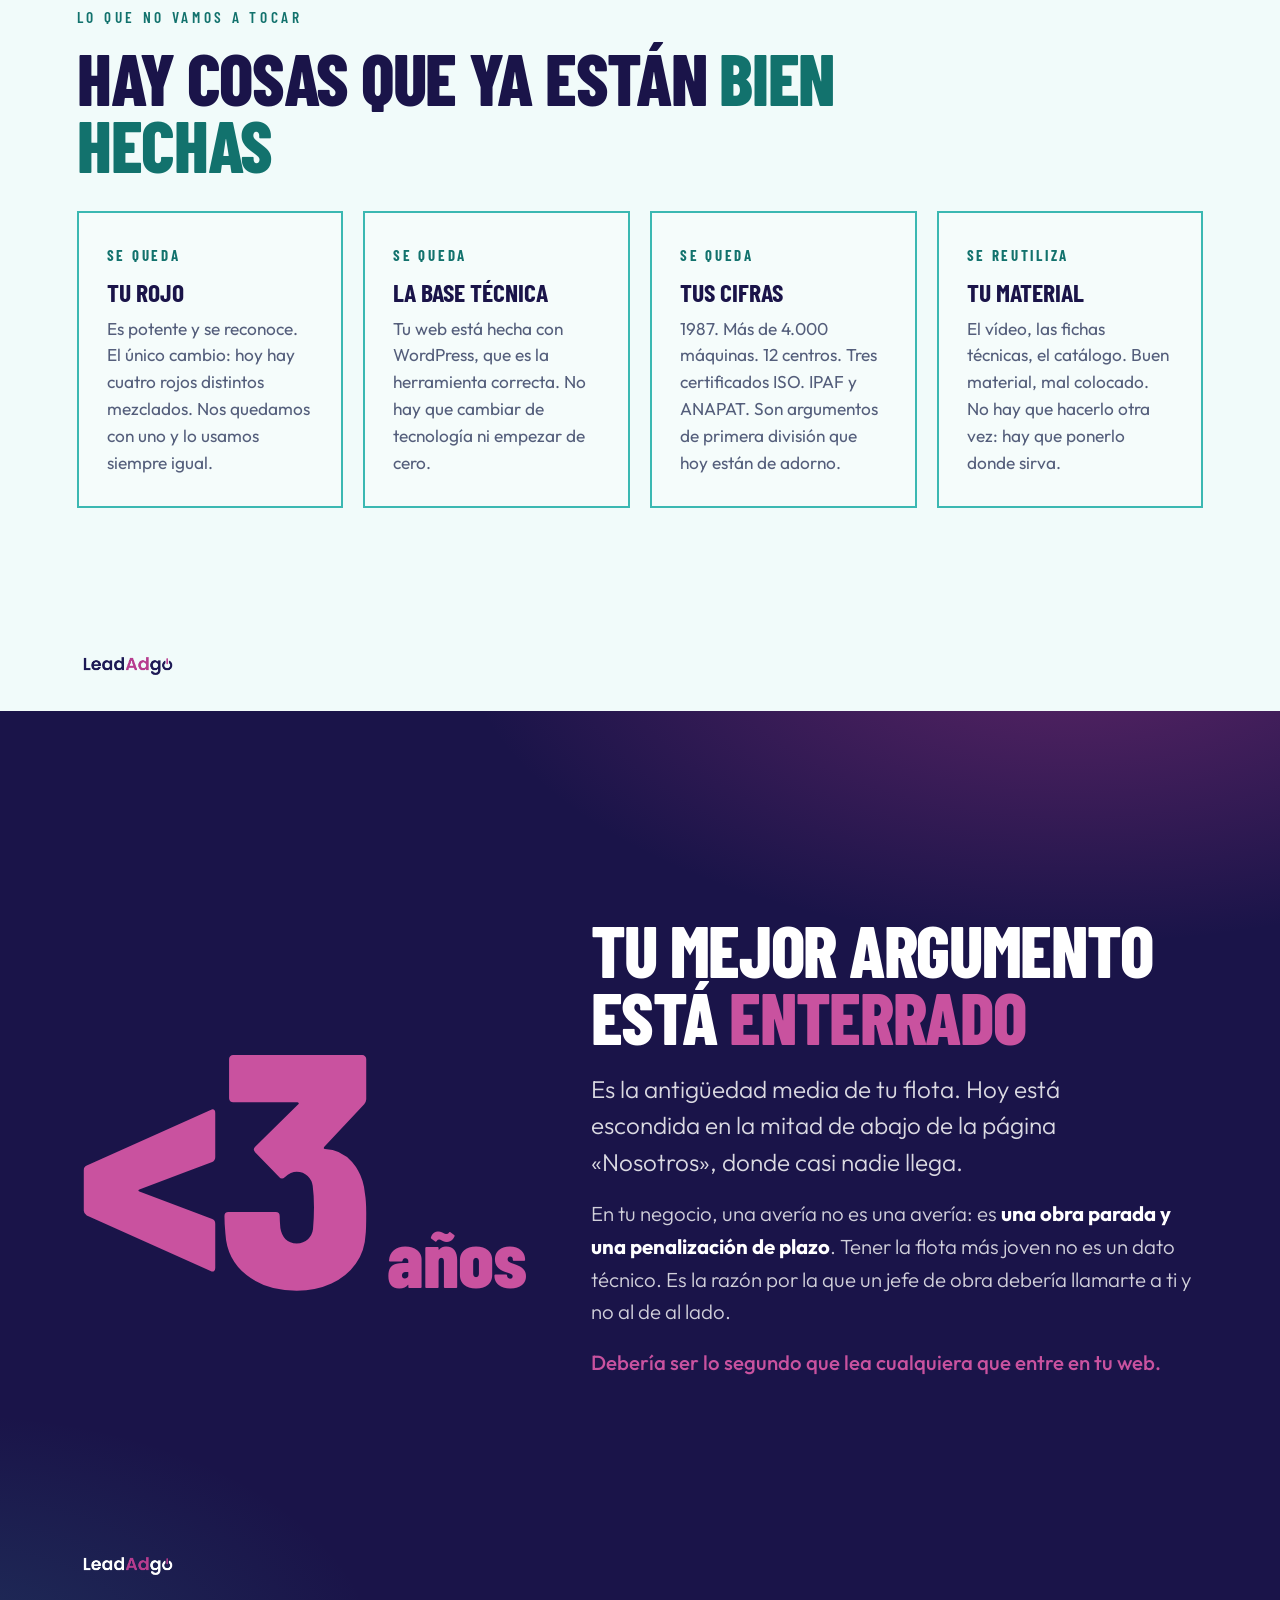
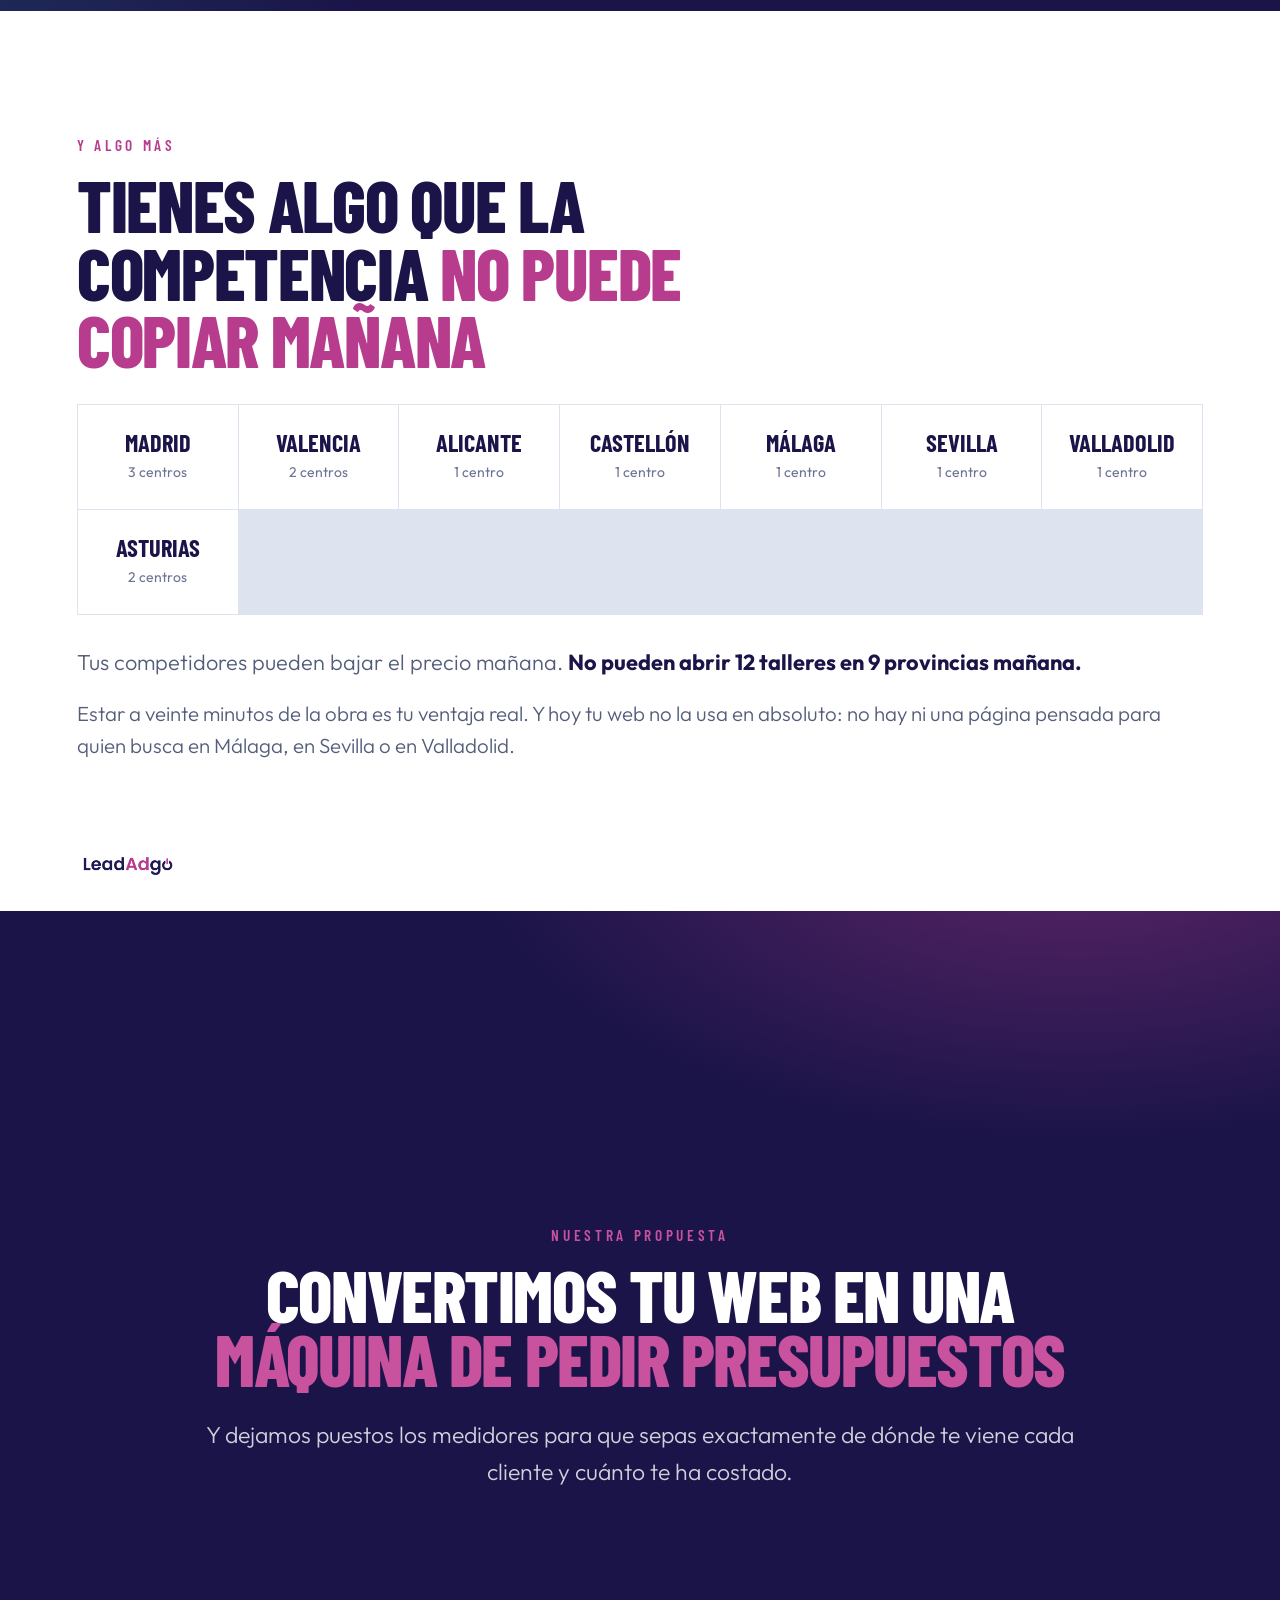
==== commit ef1cd4a8: "Ajusta texto de mantenimiento a "es gratis" y pone en negrita ES/PT - "va gratis" -> "es gratis" en " ====
--- a/JOFEMESA-CLIENTE/index.html
+++ b/JOFEMESA-CLIENTE/index.html
@@ -794,7 +794,7 @@
             <li>Teléfono arreglado</li>
             <li>Web más rápida</li>
             <li>Medición básica</li>
-            <li>Web en español y portugués</li>
+            <li><strong>Web en español y portugués</strong></li>
             <li>Los textos los aportas tú; nosotros los ordenamos</li>
           </ul>
         </div>
@@ -864,7 +864,7 @@
       <div class="t"><i>08</i><span>Campañas de publicidad o gestión SEO — esto lo hacemos, pero como servicio aparte</span></div>
     </div>
     <div style="background:#F5FCFB;border-left:5px solid var(--teal);padding:26px 30px;margin-top:24px;max-width:82ch">
-      <p style="margin:0;font-size:clamp(18px,1.6vw,23px);font-weight:500;color:var(--navy)">¿Y el mantenimiento mensual (punto 07)? <strong>120 €/mes, sin IVA</strong> — actualizaciones de seguridad, copias de seguridad y hasta 2 horas de cambios menores al mes. <strong style="color:#12726D">El primer año va gratis si contratas las campañas de Google o Meta con nosotros.</strong></p>
+      <p style="margin:0;font-size:clamp(18px,1.6vw,23px);font-weight:500;color:var(--navy)">¿Y el mantenimiento mensual (punto 07)? <strong>120 €/mes, sin IVA</strong> — actualizaciones de seguridad, copias de seguridad y hasta 2 horas de cambios menores al mes. <strong style="color:#12726D">El primer año es gratis si contratas las campañas de Google o Meta con nosotros.</strong></p>
     </div>
   </div>
   <div class="credit"><img class="logo-img" src="assets/logo.png" alt="LeadAdgo"></div>
